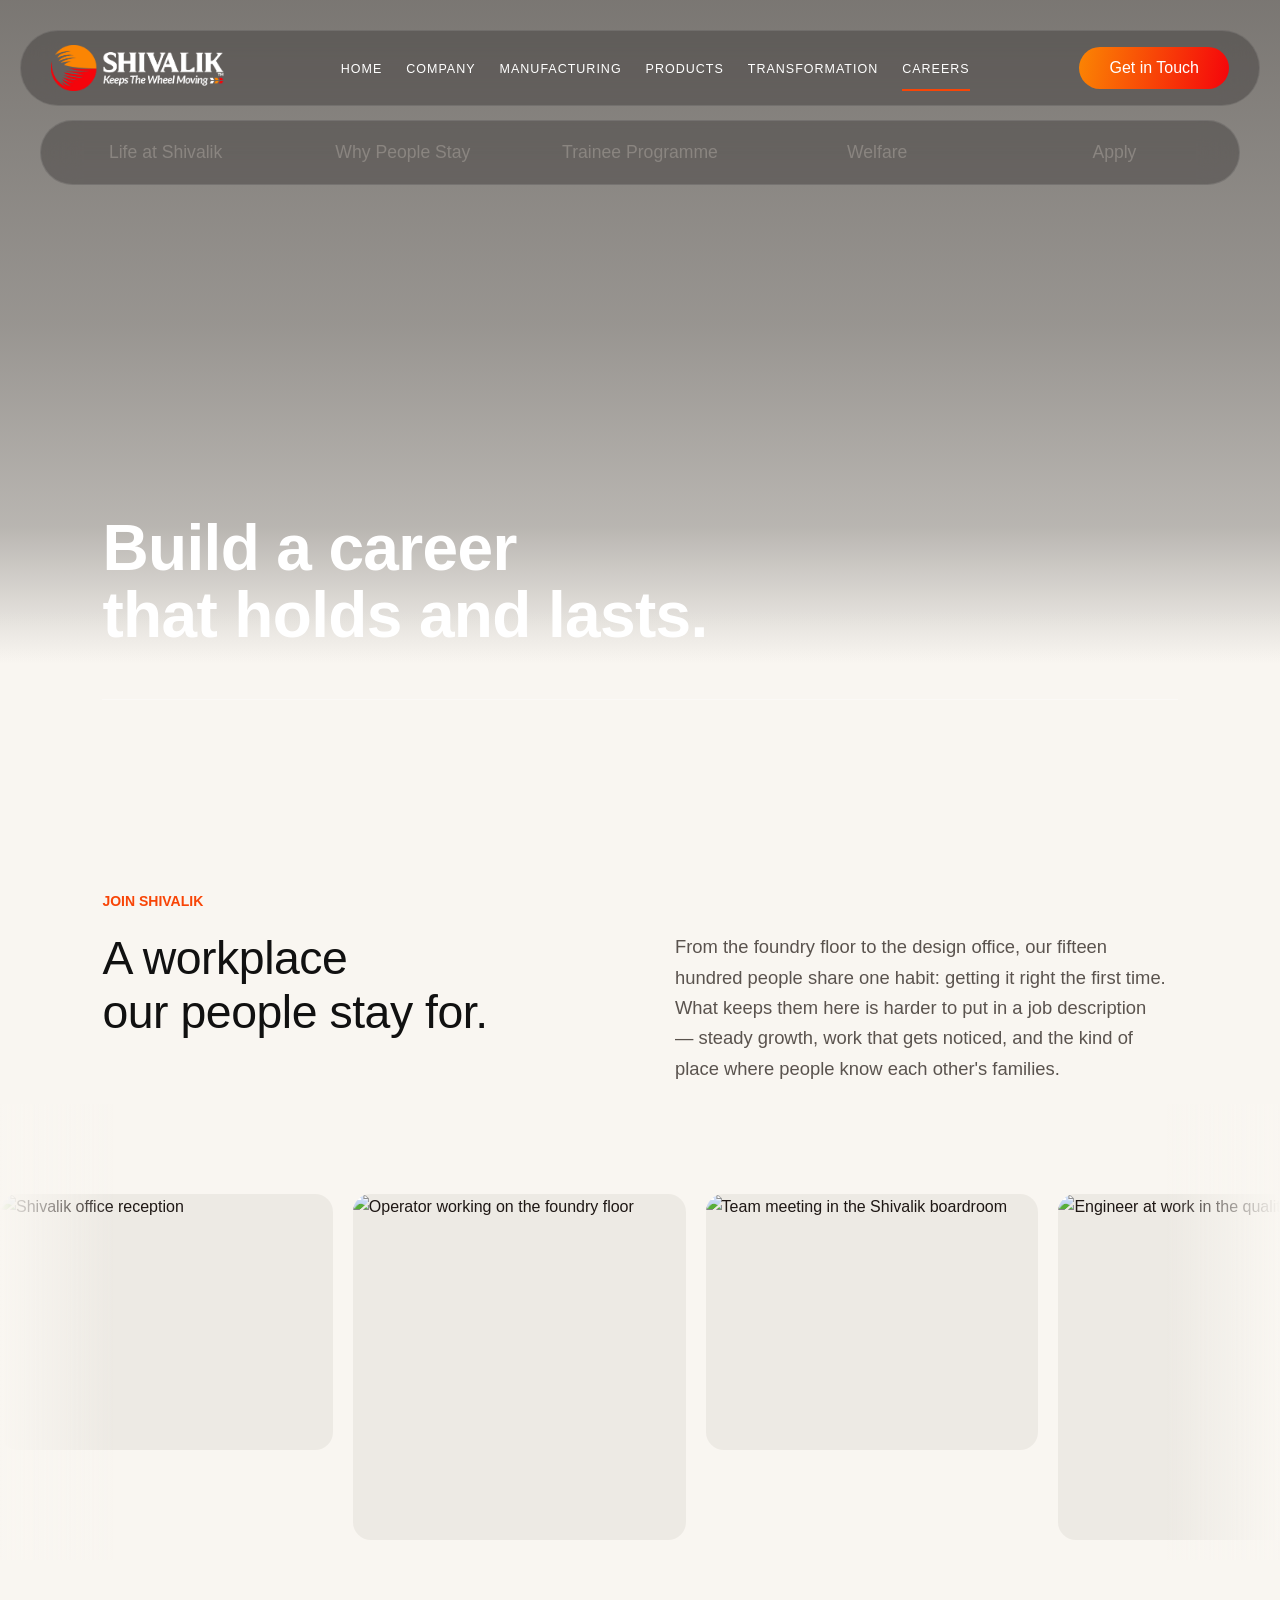
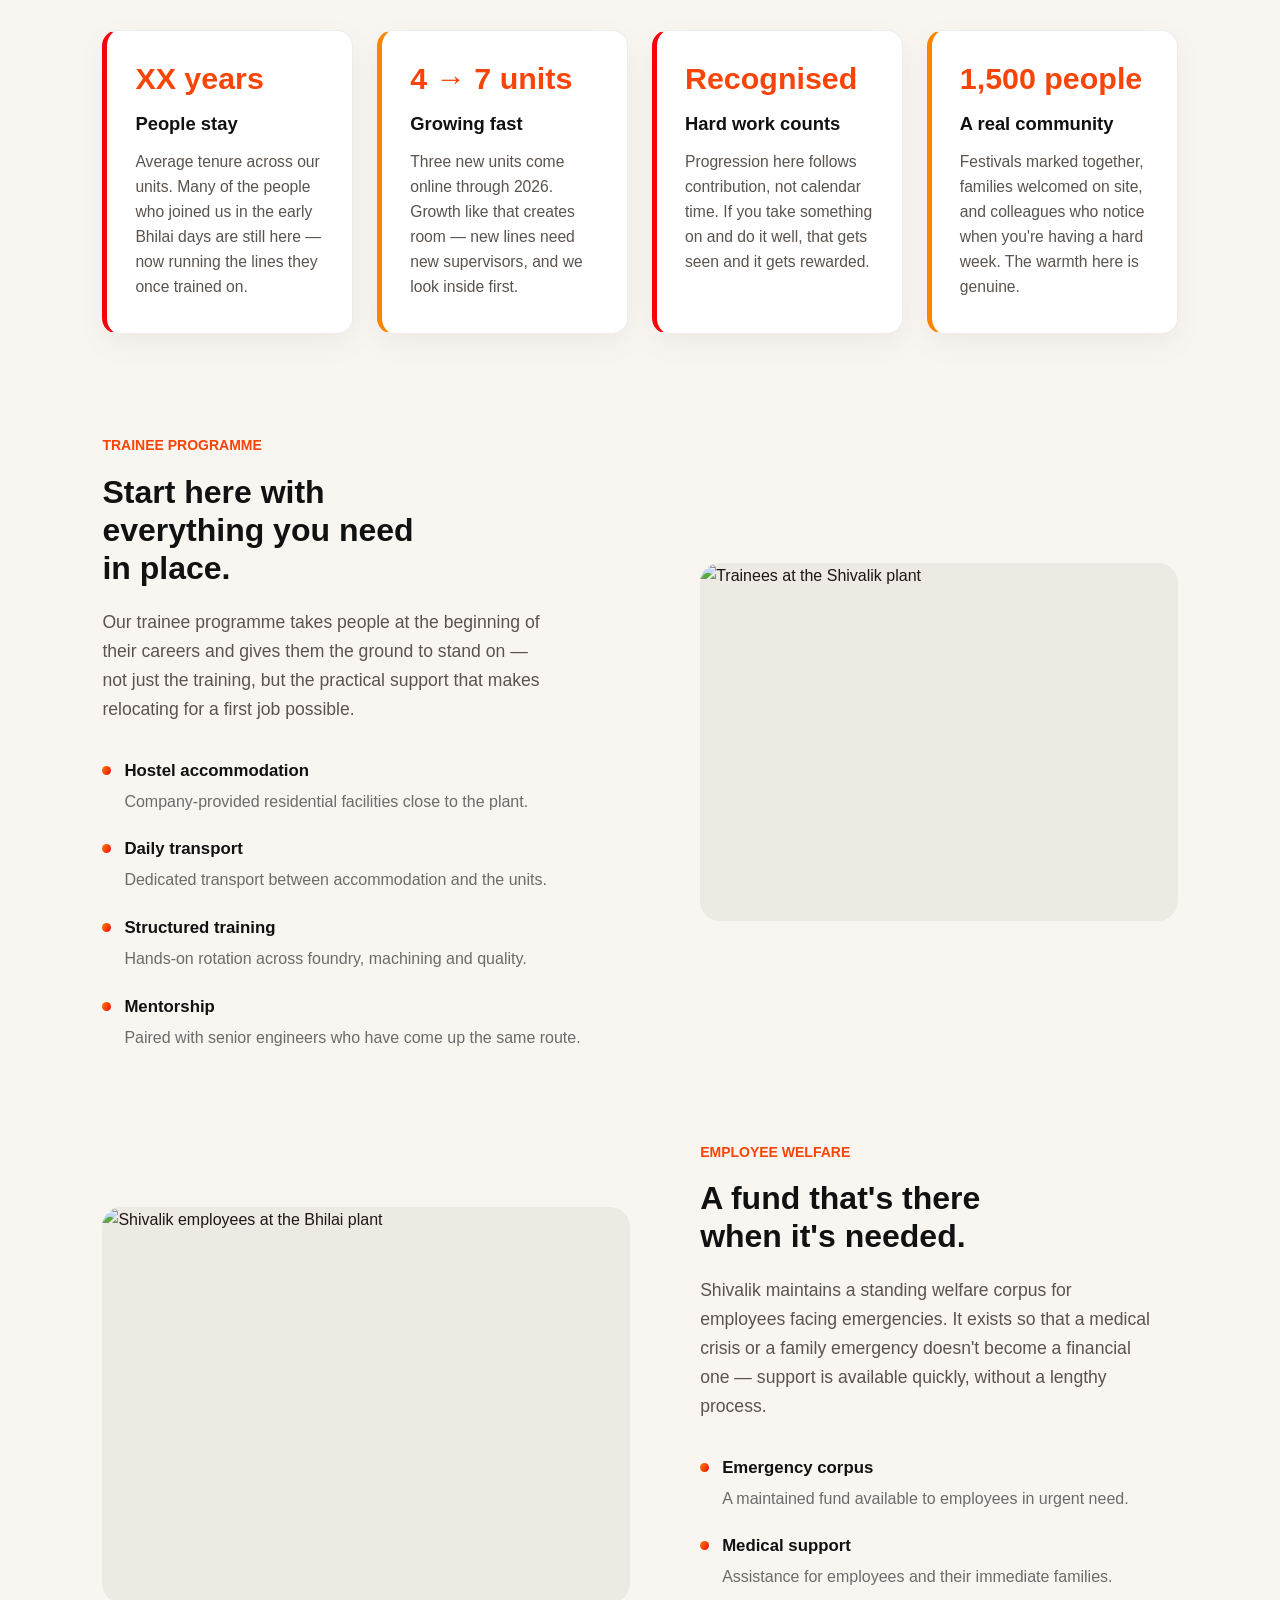
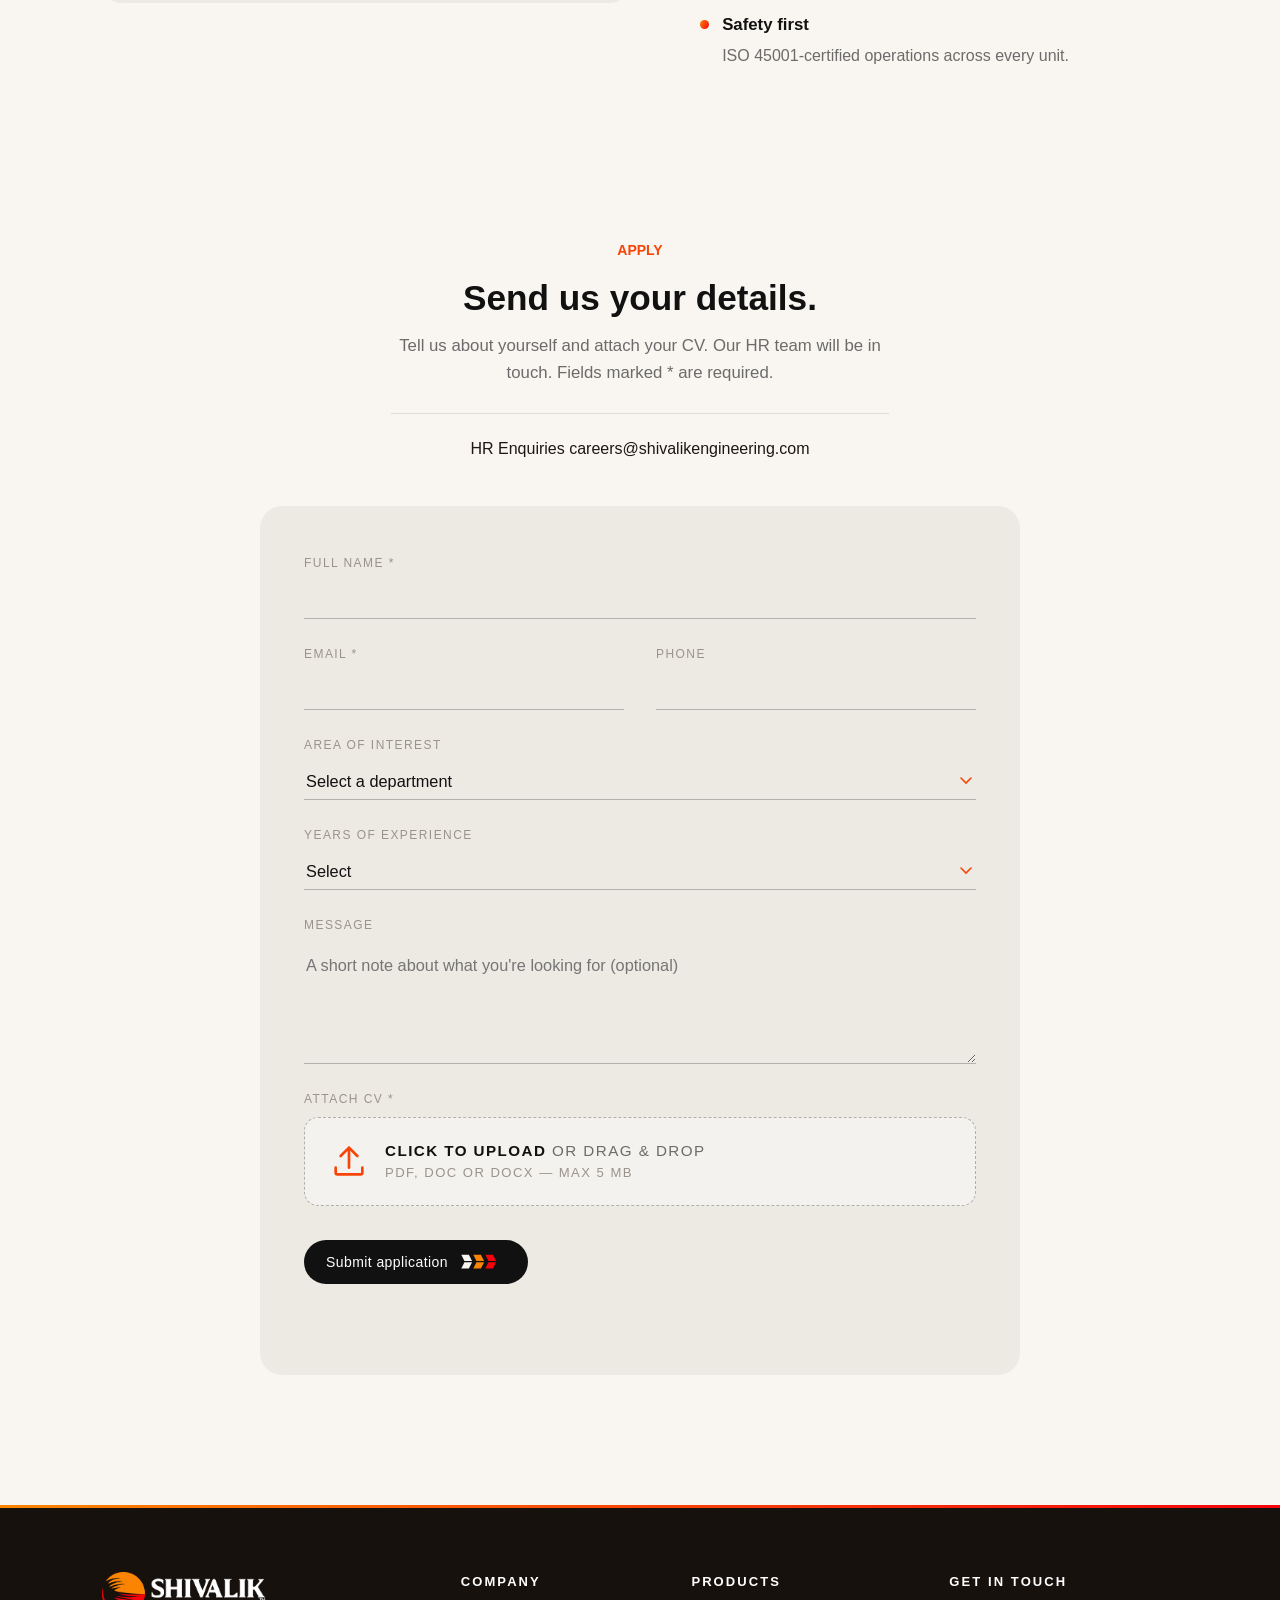
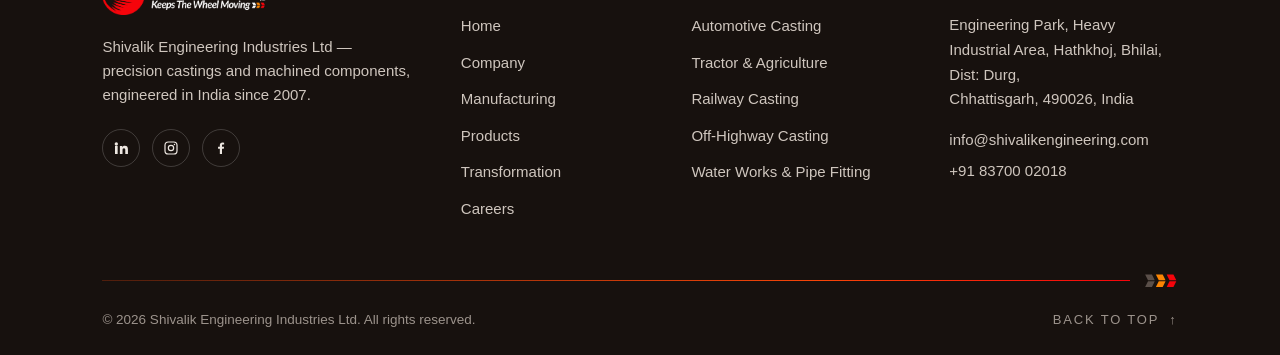
==== careers.html @ dc3307a3 "Update careers.html" ====
<!DOCTYPE html>
<html lang="en">
<head>
    <meta charset="UTF-8">
    <meta name="viewport" content="width=device-width, initial-scale=1.0">
    <title>Careers — Shivalik</title>
    <link rel="icon" type="image/x-icon" href="iconmark_PNG.png">
    <link rel="stylesheet" href="style.css">
    <link rel="stylesheet" href="careers.css">
    <link rel="stylesheet" href="https://use.typekit.net/ylw0ugu.css">
    <!-- GSAP -->
    <script src="https://cdnjs.cloudflare.com/ajax/libs/gsap/3.12.7/gsap.min.js"></script>
    <script src="https://cdnjs.cloudflare.com/ajax/libs/gsap/3.12.7/ScrollTrigger.min.js"></script>
</head>
<body class="page-dark">

<!-- ===========================
Navigation
=========================== -->
<header class="navbar">
    <div class="logo">
        <a href="index.html"><img src="primary.png" alt=""></a>
    </div>
    <nav>
        <ul>
            <li><a href="index.html">Home</a></li>
            <li><a href="company.html">Company</a></li>
            <li><a href="manufacturing.html">Manufacturing</a></li>
            <li><a href="products.html">Products</a></li>
            <li><a href="transformation.html">Transformation</a></li>
            <li><a href="careers.html">Careers</a></li>
        </ul>
    </nav>
    <a class="button" href="contact.html">Get in Touch</a>
</header>

<!-- burger — only shows on mobile -->
<button class="nav-burger" id="navBurger" aria-label="Open menu" aria-expanded="false">
    <span></span><span></span><span></span>
</button>

<!-- full-screen orange menu overlay -->
<div class="nav-overlay" id="navOverlay">
    <ul>
        <li><a href="index.html">Home</a></li>
        <li><a href="company.html">Company</a></li>
        <li><a href="manufacturing.html">Manufacturing</a></li>
        <li><a href="transformation.html">Transformation</a></li>
        <li><a href="products.html">Products</a></li>
        <li><a href="careers.html">Careers</a></li>
        <li><a href="contact.html">Get in Touch</a></li>
    </ul>
</div>

<!-- ===========================
Hero
=========================== -->
<div class="prod-tab-labels" id="companySubnav">
  <button class="prod-tab-label" data-target="life">Life at Shivalik</button>
  <button class="prod-tab-label" data-target="why">Why People Stay</button>
  <button class="prod-tab-label" data-target="trainee">Trainee Programme</button>
  <button class="prod-tab-label" data-target="welfare">Welfare</button>
  <button class="prod-tab-label" data-target="apply">Apply</button>
</div>
<section class="hero hero--inner" id="home">
  <img class="hero-img" src="career.jpg" alt="">
  <div class="hero-fade"></div>
  <div class="hero-content">
    <h1>Build a career<br>that holds and lasts.</h1>
    <span class="hero-rule"></span>
  </div>
</section>

<!-- ===========================
Intro
=========================== -->
<section class="cr-intro" id="life">
  <div class="label"><p>Join Shivalik</p></div>
  <div class="cr-intro-grid">
    <h1 class="cr-headline">A workplace<br>our people stay for.</h1>
    <p class="cr-blurb">
      From the foundry floor to the design office, our fifteen hundred people share
      one habit: getting it right the first time. What keeps them here is harder to
      put in a job description — steady growth, work that gets noticed, and the kind
      of place where people know each other's families.
    </p>
  </div>
</section>

<!-- ===========================
Gallery strip
=========================== -->
<section class="cr-gallery" aria-label="Life at Shivalik">
  <div class="cr-gallery-track">

    <div class="cr-gallery-set">
      <figure class="cr-shot"><img src="career/01.jpg" alt="Shivalik office reception"></figure>
      <figure class="cr-shot cr-shot--tall"><img src="career/03.jpg" alt="Operator working on the foundry floor"></figure>
      <figure class="cr-shot"><img src="career/02.jpg" alt="Team meeting in the Shivalik boardroom"></figure>
      <figure class="cr-shot cr-shot--tall"><img src="career/05.jpg" alt="Engineer at work in the quality lab"></figure>
      <figure class="cr-shot"><img src="career/06.jpg" alt="Machine shop operators on the line"></figure>
      <figure class="cr-shot"><img src="career/04.jpg" alt="Shivalik plant entrance"></figure>
    </div>

    <div class="cr-gallery-set" aria-hidden="true">
      <figure class="cr-shot"><img src="career/01.jpg" alt=""></figure>
      <figure class="cr-shot cr-shot--tall"><img src="career/03.jpg" alt=""></figure>
      <figure class="cr-shot"><img src="career/02.jpg" alt=""></figure>
      <figure class="cr-shot cr-shot--tall"><img src="career/05.jpg" alt=""></figure>
      <figure class="cr-shot"><img src="career/06.jpg" alt=""></figure>
      <figure class="cr-shot"><img src="career/04.jpg" alt=""></figure>
    </div>

  </div>
</section>

<!-- ===========================
Why people stay
=========================== -->
<section class="cr-stay" id="why">
  <div class="cr-stay-inner">

    <article class="cr-stay-card">
      <span class="cr-stay-fig">XX years</span>
      <h3>People stay</h3>
      <p>
        Average tenure across our units. Many of the people who joined us in the
        early Bhilai days are still here — now running the lines they once trained on.
      </p>
    </article>

    <article class="cr-stay-card">
      <span class="cr-stay-fig">4 → 7 units</span>
      <h3>Growing fast</h3>
      <p>
        Three new units come online through 2026. Growth like that creates room —
        new lines need new supervisors, and we look inside first.
      </p>
    </article>

    <article class="cr-stay-card">
      <span class="cr-stay-fig">Recognised</span>
      <h3>Hard work counts</h3>
      <p>
        Progression here follows contribution, not calendar time. If you take
        something on and do it well, that gets seen and it gets rewarded.
      </p>
    </article>

    <article class="cr-stay-card">
      <span class="cr-stay-fig">1,500 people</span>
      <h3>A real community</h3>
      <p>
        Festivals marked together, families welcomed on site, and colleagues who
        notice when you're having a hard week. The warmth here is genuine.
      </p>
    </article>

  </div>
</section>

<!-- ===========================
Trainee programme
=========================== -->
<section class="cr-prog" id="trainee">

  <div class="cr-prog-row">
    <div class="cr-prog-copy">
      <div class="label"><p>Trainee Programme</p></div>
      <h2>Start here with everything you need in place.</h2>
      <p>
        Our trainee programme takes people at the beginning of their careers and
        gives them the ground to stand on — not just the training, but the practical
        support that makes relocating for a first job possible.
      </p>

      <ul class="cr-prog-list">
        <li>
          <span class="cr-prog-key">Hostel accommodation</span>
          <span class="cr-prog-val">Company-provided residential facilities close to the plant.</span>
        </li>
        <li>
          <span class="cr-prog-key">Daily transport</span>
          <span class="cr-prog-val">Dedicated transport between accommodation and the units.</span>
        </li>
        <li>
          <span class="cr-prog-key">Structured training</span>
          <span class="cr-prog-val">Hands-on rotation across foundry, machining and quality.</span>
        </li>
        <li>
          <span class="cr-prog-key">Mentorship</span>
          <span class="cr-prog-val">Paired with senior engineers who have come up the same route.</span>
        </li>
      </ul>
    </div>

    <div class="cr-prog-visual">
      <img src="career/trainee.jpg" alt="Trainees at the Shivalik plant">
    </div>
  </div>

  <div class="cr-prog-row cr-prog-row--flip">
    <div class="cr-prog-copy" id="welfare">
      <div class="label"><p>Employee Welfare</p></div>
      <h2>A fund that's there when it's needed.</h2>
      <p>
        Shivalik maintains a standing welfare corpus for employees facing emergencies.
        It exists so that a medical crisis or a family emergency doesn't become a
        financial one — support is available quickly, without a lengthy process.
      </p>

      <ul class="cr-prog-list">
        <li>
          <span class="cr-prog-key">Emergency corpus</span>
          <span class="cr-prog-val">A maintained fund available to employees in urgent need.</span>
        </li>
        <li>
          <span class="cr-prog-key">Medical support</span>
          <span class="cr-prog-val">Assistance for employees and their immediate families.</span>
        </li>
        <li>
          <span class="cr-prog-key">Safety first</span>
          <span class="cr-prog-val">ISO 45001-certified operations across every unit.</span>
        </li>
      </ul>
    </div>

    <div class="cr-prog-visual">
      <img src="career/welfare.jpg" alt="Shivalik employees at the Bhilai plant">
    </div>
  </div>

</section>

<!-- ===========================
Application form
=========================== -->
<section class="careers-main" id="apply">

  <div class="cr-form-head">
    <div class="label"><p>Apply</p></div>
    <h2>Send us your details.</h2>
    <p>
      Tell us about yourself and attach your CV. Our HR team will be in touch.
      Fields marked * are required.
    </p>
    <div class="cr-hr-contact">
      <span class="cr-point-key">HR Enquiries</span>
      <a href="mailto:careers@shivalikengineering.com" class="cr-hr-mail">careers@shivalikengineering.com</a>
    </div>
  </div>

  <div class="cr-card">
    <form class="cr-form" id="careersForm" novalidate>

      <div class="cf-field">
        <label for="cr-name">Full name *</label>
        <input type="text" id="cr-name" name="name" autocomplete="name" required>
      </div>

      <div class="cf-row">
        <div class="cf-field">
          <label for="cr-email">Email *</label>
          <input type="email" id="cr-email" name="email" autocomplete="email" required>
        </div>
        <div class="cf-field">
          <label for="cr-phone">Phone</label>
          <input type="tel" id="cr-phone" name="phone" autocomplete="tel">
        </div>
      </div>

      <div class="cf-field">
        <label for="cr-role">Area of interest</label>
        <select id="cr-role" name="role">
          <option value="">Select a department</option>
          <option>Foundry &amp; Production</option>
          <option>Machining</option>
          <option>Quality &amp; Metallurgy</option>
          <option>Design &amp; Engineering</option>
          <option>Maintenance</option>
          <option>Supply Chain &amp; Logistics</option>
          <option>Sales &amp; Marketing</option>
          <option>Human Resources &amp; Admin</option>
          <option>Finance &amp; Accounts</option>
          <option>Other</option>
        </select>
      </div>

      <div class="cf-field">
        <label for="cr-exp">Years of experience</label>
        <select id="cr-exp" name="experience">
          <option value="">Select</option>
          <option>Fresher / 0–1 years</option>
          <option>1–3 years</option>
          <option>3–5 years</option>
          <option>5–10 years</option>
          <option>10+ years</option>
        </select>
      </div>

      <div class="cf-field">
        <label for="cr-message">Message</label>
        <textarea id="cr-message" name="message" rows="4" placeholder="A short note about what you're looking for (optional)"></textarea>
      </div>

      <!-- CV upload -->
      <div class="cf-field">
        <label>Attach CV *</label>
        <label class="cr-upload" for="cr-cv" id="crUploadLabel">
          <span class="cr-upload-icon" aria-hidden="true">
            <svg viewBox="0 0 24 24" fill="none" stroke="currentColor" stroke-width="1.6">
              <path d="M12 16V4M7 9l5-5 5 5" stroke-linecap="round" stroke-linejoin="round"/>
              <path d="M4 16v3a1 1 0 001 1h14a1 1 0 001-1v-3" stroke-linecap="round"/>
            </svg>
          </span>
          <span class="cr-upload-text" id="crUploadText">
            <strong>Click to upload</strong> or drag &amp; drop<br>
            <small>PDF, DOC or DOCX — max 5&nbsp;MB</small>
          </span>
        </label>
        <input type="file" id="cr-cv" name="cv" accept=".pdf,.doc,.docx" required hidden>
      </div>

      <button type="submit" class="cf-submit">
        Submit application
        <svg class="brand-arrow-triple" viewBox="0 0 120 48" fill="currentColor" aria-hidden="true">
          <g class="ch-1"><path d="M4 2 L28 2 L38 22 L14 22 Z"/><path d="M14 26 L38 26 L28 46 L4 46 Z"/></g>
          <g class="ch-2" transform="translate(38,0)"><path d="M4 2 L28 2 L38 22 L14 22 Z"/><path d="M14 26 L38 26 L28 46 L4 46 Z"/></g>
          <g class="ch-3" transform="translate(76,0)"><path d="M4 2 L28 2 L38 22 L14 22 Z"/><path d="M14 26 L38 26 L28 46 L4 46 Z"/></g>
        </svg>
      </button>

      <p class="cf-status" id="crStatus" role="status" aria-live="polite"></p>

    </form>
  </div>

</section>

<!-- ===========================
Footer
=========================== -->
<footer class="site-footer">
  <div class="footer-inner">
    <div class="footer-top">
      <div class="f-brand">
        <div class="f-logo"><img src="primary.png" alt="Shivalik"></div>
        <p class="f-desc">
          Shivalik Engineering Industries Ltd — <br>precision
          castings and machined components,
          engineered in India since 2007.
        </p>
        <div class="f-social">
          <a href="#" aria-label="LinkedIn">
            <svg viewBox="0 0 24 24" fill="currentColor"><path d="M4.98 3.5a2.5 2.5 0 11-.02 5 2.5 2.5 0 01.02-5zM3 9h4v12H3V9zm7 0h3.8v1.7h.05c.53-.95 1.83-1.95 3.77-1.95 4.03 0 4.78 2.5 4.78 5.75V21h-4v-5.65c0-1.35-.03-3.08-1.9-3.08-1.9 0-2.2 1.46-2.2 2.98V21h-4V9z"/></svg>
          </a>
          <a href="#" aria-label="Instagram">
            <svg viewBox="0 0 24 24" fill="none" stroke="currentColor" stroke-width="1.8">
              <rect x="3" y="3" width="18" height="18" rx="5"/>
              <circle cx="12" cy="12" r="4"/>
              <circle cx="17.2" cy="6.8" r="1.1" fill="currentColor" stroke="none"/>
            </svg>
          </a>
          <a href="#" aria-label="Facebook">
            <svg viewBox="0 0 24 24" fill="currentColor"><path d="M13.5 21v-8h2.7l.4-3h-3.1V8.1c0-.87.25-1.46 1.5-1.46H16.7V3.96A21 21 0 0014.3 3.8c-2.4 0-4.05 1.47-4.05 4.17V10H7.6v3h2.65v8h3.25z"/></svg>
          </a>
        </div>
      </div>
      <div class="f-col">
        <h4>Company</h4>
        <ul>
          <li><a href="index.html">Home</a></li>
          <li><a href="company.html">Company</a></li>
          <li><a href="manufacturing.html">Manufacturing</a></li>
          <li><a href="products.html">Products</a></li>
          <li><a href="transformation.html">Transformation</a></li>
          <li><a href="careers.html">Careers</a></li>
        </ul>
      </div>
      <div class="f-col">
        <h4>Products</h4>
        <ul>
          <li><a href="#">Automotive Casting</a></li>
          <li><a href="#">Tractor &amp; Agriculture</a></li>
          <li><a href="#">Railway Casting</a></li>
          <li><a href="#">Off-Highway Casting</a></li>
          <li><a href="#">Water Works &amp; Pipe Fitting</a></li>
        </ul>
      </div>
      <div class="f-col f-contact">
        <h4>Get In Touch</h4>
        <address>
          Engineering Park, Heavy<br> Industrial Area,
          Hathkhoj, Bhilai,<br> Dist: Durg,<br>
          Chhattisgarh, 490026, India
        </address>
        <a href="mailto:info@shivalikengineering.com">info@shivalikengineering.com</a>
        <a href="tel:+918370002018">+91 83700 02018</a>
      </div>
    </div>
    <div class="footer-rule">
      <span class="footer-rule-line"></span>
      <svg class="brand-arrow-triple footer-rule-arrow" viewBox="0 0 120 48" fill="currentColor" aria-hidden="true">
        <g class="ch-1"><path d="M4 2 L28 2 L38 22 L14 22 Z"/><path d="M14 26 L38 26 L28 46 L4 46 Z"/></g>
        <g class="ch-2" transform="translate(38,0)"><path d="M4 2 L28 2 L38 22 L14 22 Z"/><path d="M14 26 L38 26 L28 46 L4 46 Z"/></g>
        <g class="ch-3" transform="translate(76,0)"><path d="M4 2 L28 2 L38 22 L14 22 Z"/><path d="M14 26 L38 26 L28 46 L4 46 Z"/></g>
      </svg>
    </div>
    <div class="footer-bottom">
      <p>© 2026 Shivalik Engineering Industries Ltd. All rights reserved.</p>
      <a href="#home" class="to-top">Back to top <span>&uarr;</span></a>
    </div>
  </div>
</footer>

<script src="script.js"></script>
<script src="careers.js"></script>
</body>
</html>
---- style.css ----
/* ==========================================================
   GLOBAL
========================================================== */

*{
    margin:0;
    padding:0;
    box-sizing:border-box;
}

html{
    scroll-behavior:smooth;
}

@font-face {
    font-family: General;
    src: url(GeneralSans-Regular.otf);
}
@font-face {
    font-family: General-bold;
    src: url(GeneralSans-Bold.otf);
}
body{

    font-family: "balto", sans-serif;
    font-weight: 400;
    font-style: normal;

    background: rgb(249, 246, 241);

    color:black;

    overflow-x:clip;

    line-height:1.6;

}

img{

    width:100%;
    display:block;

}

a{

    text-decoration:none;
    color:inherit;

}

section{

    width:100%;
    position:relative;

}

:root{

    --black:#111;
    --white:#fff;
    --grey:#625550;
    --light: rgb(249, 246, 241);
    --ease: cubic-bezier(.19,1,.22,1);
    --ink:#111;
    --orange:#FB8503;
    --red:#F5040B;
    --lightorange: rgb(248, 141, 64);
    --middle:#F84507; 
    --dark: #1e1714;

}

/* ==========================================================
NAVBAR
========================================================== */

.navbar{

    position: fixed;

    top:30px;
    left:60px;
    right:60px;

    display:flex;
    justify-content:space-between;
    align-items:center;

    padding:15px 50px;

    border-radius:50px;
    color: #111;
    background: white;
    backdrop-filter:blur(14px) saturate(1.3) opacity(50%);

    z-index:1000;
}
.navbar{
    background:rgba(60, 59, 58, 0.45);
    backdrop-filter:blur(18px) saturate(1.3);
    -webkit-backdrop-filter:blur(18px) saturate(1.3);
    border:1px solid rgba(255,255,255,.10);
    color:#fff;
}
.navbar.scrolled{

    background:#F84507;

    box-shadow:0 10px 30px rgba(0,0,0,.06);

    padding:18px 70px;

}

.logo{
    width: 180px;

}

nav ul{

    display:flex;

    gap:40px;

    list-style:none;

}

nav a{

    font-size:15px;
    font-weight: 500;
    letter-spacing: 0.14em;
    position:relative;
    text-transform: uppercase;

}

nav a::after{

    content:"";

    position:absolute;

    left:0;

    bottom:-15px;

    width:0;

    height:2px;

    background:#F84507;

    transition:.3s;

}

nav a:hover::after{

    width:100%;

}
/* active state — same underline as hover, but persistent */
nav a.active::after{
    width:100%;
}

.button{

    padding:8px 30px;

    border-radius:50px;

    transition:.35s;

    color: white;
        background:linear-gradient(100deg,var(--orange),var(--red));

}

.button:hover{

    background:white;

    color: var(--middle);

}

/* ==========================================================
HERO
========================================================== */

  .hero{
    position:sticky;
    top:0;

    height:100vh;

    overflow:hidden;

    display:flex;
    align-items:flex-end;

    z-index:1;
    padding:120px 8%;
    width:100%;
    overflow:hidden;
    background:var(--ink);
    display:flex;
    align-items:flex-end;
  }
  .hero video{
    position:absolute;
    top:50%; left:50%;
    width:100%; height:100%;
    object-fit:cover;
    transform:translate(-50%,-50%) scale(1.02);
    opacity:0;
    transition:opacity 1.4s var(--ease);
  }
  .hero video.loaded{ opacity:1; }
  .hero .fallback-bg{
    position:absolute; inset:0;
    background:
      radial-gradient(circle at 78% 22%, rgba(255,171,61,0.4), transparent 55%),
      linear-gradient(200deg, var(--orange) 0%, var(--red) 48%, var(--ink) 100%);
  }
  /* ---------- Hero background image (inner pages) ---------- */

.hero-img{
    position:absolute;
    top:50%; left:50%;
    width:100%;
    height:100%;
    object-fit:cover;
    transform:translate(-50%,-50%) scale(1.02);
    opacity:0;
    transition:opacity 1.4s var(--ease);
    z-index:1;
}

.hero-img.loaded{ opacity:1; }

/* inner pages don't need the full 100vh the homepage uses */
.hero--inner{
    height:78vh;
    min-height:520px;
    position:relative;      /* not sticky — no .main panel to slide over */
}
  .hero .scrim{
    position:absolute; inset:0;
    background:
      linear-gradient(180deg, rgba(16,12,9,0.35) 0%, rgba(16,12,9,0.35) 40%, rgba(16,12,9,0.92) 100%),
      linear-gradient(90deg, rgba(16,12,9,0.55) 0%, rgba(16,12,9,0.05) 55%);
    z-index:2;
  }
.hero-content{
    z-index: 3;
    max-width:650px;
    color: white;

}

.hero h1{

    font-size: 60px;

    line-height:1.2;

    margin:30px 0;

    font-family: "balto", sans-serif;
    font-weight: 600;
    font-style: normal;

}

.hero p{

    font-size:18px;

    max-width:520px;

    margin-bottom:40px;

}

.hero-lower{
    display:flex;
    justify-content:space-between;
    align-items:center;          /* was flex-start — centers buttons against the paragraph */
    gap:60px;
    margin-top:40px;
    width:calc(100vw - 42%);
}
.hero-lower p{
    margin:0;
    max-width:460px;              /* paragraph stays its normal width on the left */
    flex:0 0 auto;
}

.hero-buttons{
    display:flex;
    align-items:center;
    gap:16px;
    margin-left:auto;
    margin-top:8px;              /* small drop to align with the text nicely */
}

.hero-buttons{
    display:flex;
    align-items:center;
    gap:16px;
    flex-shrink:0;               /* don't let buttons squish */
}

/* the two text buttons — light bg, middle-colour text */
.hero-btn{
    display:inline-flex;
    align-items:center;
    padding:15px 30px;
    border-radius:60px;
    background:rgba(60, 59, 58, 0.45);
    backdrop-filter:blur(18px) saturate(1.3);
    -webkit-backdrop-filter:blur(18px) saturate(1.3);
    border:1px solid rgba(255,255,255,.10);
    color: var(--light);
    font-family:"balto", sans-serif;
    font-weight:400;
    font-size:15px;
    letter-spacing:.02em;
    text-transform: uppercase;
    gap: 10px;
    white-space:nowrap;
    transition:background .35s var(--ease), color .35s var(--ease), transform .35s var(--ease);
}
.hero-btn-icon{
    width:18px;
    height:18px;
    flex:0 0 auto;
    color: var(--middle);
}
.hero-btn:hover{
    background:linear-gradient(100deg, var(--orange), var(--red));
    color:#fff;
    transform:translateY(-2px);
}

/* the arrow stays exactly as-is — orange gradient circle + bob.
   just make sure it's the rightmost (it is, last in the row) */
.primary{

    background:linear-gradient(100deg,var(--orange),var(--red));

    color:white;

    padding:15px 34px;

    border-radius:60px;

    transition:.35s;

}

.primary:hover{

    background:white;

    color: #F84507;

}

.primary#exploreBtn{
    display:inline-flex;
    align-items:center;
    justify-content:center;
    width:60px;
    height:60px;
    padding:0;                 /* cancels .primary's 15px 34px */
    border-radius:50%;
    animation:arrowBob 2s var(--ease) infinite;
}

.primary#exploreBtn svg{
    width:24px;
    height:24px;
}

@keyframes arrowBob{
    0%, 100%{ transform:translateY(0); }
    50%     { transform:translateY(6px); }
}

/* ==========================================================
ABOUT
========================================================== */
.about{
    padding-bottom:100px;
    width:100%;                  /* was 850px — moved to .about-inner below */
    display:flex;
    gap:60px;
    align-items:center;
}

.about-inner{
    width:850px;                 /* the text keeps its exact current width */
    flex:0 0 auto;               /* never shrink or grow */
}
.about-visual{
    flex:1;
    display:flex;
    flex-direction:column;
    align-items:center;          /* centre both images as a pair */
    justify-content:center;
    gap:24px;
    background:transparent;
    min-width:0;                 /* lets it shrink inside the flex row */
}

.about-visual img{
    width:100%;
    max-width:520px;             /* the lockup never gets bigger than this */
    height:auto;
    object-fit:contain;
    display:block;
    margin:0;
}

.label p{
    font-family: "General", sans-serif;
    font-weight: 700;
    font-style: normal;
    font-size: 14px;
    color: #F84507;
    text-transform: uppercase;
}
.about-copy h1{
    font-family: "balto", sans-serif;
    font-weight: 500;
    font-style: normal;
    font-size: 2rem;
    line-height: 1.3;
    color: #111;
    padding: 20px;
}
.about-copy p {
    font-size: 1.2rem;
    line-height: 1.5;
}
.about-copy span {
    font-family: balto, sans-serif;
    font-weight: 500;
    font-style: normal;
}

/* ==========================================================
STATISTICS
========================================================== */
.main {
    position:relative;

    min-height: 100vh;

    padding:180px 8% 120px;

    background:rgb(249, 246, 241);

    z-index:5;
}

.stats{
    display:grid;
    grid-template-columns:repeat(5, max-content);   /* was repeat(5, 1fr) */
    justify-content:space-between;                  /* spreads them across the row */
    gap:0;
    text-align:left;
    position:relative;
    padding:80px 0 50px;
}

.stat{
    position:relative;
    padding:0 30px;
    display:flex;
    flex-direction:column;
    align-items:flex-start;
    gap:14px;
}

.stat:first-child{ padding-left:0; }
.stat:last-child{ padding-right:0; }

.stat h2,
.stat .counter{
    font-size:clamp(38px, 3.4vw, 58px);
    font-weight:600;
    line-height:1;
    color:var(--ink);
    margin:0;
    white-space:nowrap;          /* keeps "1.8 Million" on one line */
}

.stat p{
    order:1;
    color:var(--middle);
    text-transform:uppercase;
    font-size:clamp(12px, .95vw, 15px);
    font-weight:500;
    letter-spacing:.06em;
    margin:0;
    white-space:nowrap;          /* stops "INTEGRATED FOUNDRY CAPACITY" wrapping */
}

/* ==========================================================
ODOMETER COUNTER
========================================================== */

.counter{
    font-variant-numeric:tabular-nums;
    display:inline-flex;
    align-items:flex-start;
    line-height:1;
}
.stat .odo-plus{
    color:var(--middle);
    font-size:0.5em;
    font-weight: 500;
    vertical-align:top;
    margin-left:2px;
}
.odo-digit{
    position:relative;
    display:inline-block;
    width:auto;              /* was 0.62ch — let the glyph set its own width */
    min-width:1.1ch;
    height:1em;
    overflow-y:hidden;       /* clip the roll vertically… */
    overflow-x:visible;      /* …but never sideways */
    vertical-align:top;
}

.odo-strip{
    position:absolute;
    top:0; left:0;
    display:flex;
    flex-direction:column;
    will-change:transform;
}

.odo-strip span{
    height:1em;
    width:100%;
    display:flex;
    align-items:center;
    justify-content:center;
    padding:0 0.04em;        /* tiny breathing room for heavy glyphs */
}

/* non-rolling glyphs: commas, +, etc. */
.odo-static{
    display:inline-block;
    height:1em;
    line-height:1em;
}

.stat:not(:last-child)::after{
    content:"";
    position:absolute;
    top:0;
    right:0;
    width:1.5px;
    height:100%;
    background:linear-gradient(to bottom, var(--orange), var(--red));

    transform:scaleY(var(--line, 0));   /* keep if you added the grow animation */
    transform-origin:top;
}


/* ==========================================================
SECTION TITLE
========================================================== */

.section-title{

    text-align:center;

    margin-bottom:80px;

}

.section-title span{

    text-transform:uppercase;

    letter-spacing:3px;

    font-size:13px;

    color:#777;

}

.section-title h2{

    font-size:58px;

    margin-top:18px;

    line-height:1.1;

}
/* ============ WHY (STICKY-SCROLL) ============ */
  .why{
    background:var(--paper);
    padding:130px 0 60px;
  }
  /* left column back to its original proportion */


/* the list is a SINGLE column stack, NOT a grid — this restores sticky-scroll */
.why-list{
    display:flex;
    flex-direction:column;
    gap:24px;
}

/* each item is a box, but keep the sticky-scroll dim/active behaviour */
.why-item{
    display:flex;
    gap:22px;
    padding:28px 55px;
    background:#fff;
    border:1px solid rgba(0,0,0,.06);
    border-left:5px solid var(--middle);
    border-radius:16px;
    box-shadow:0 10px 30px rgba(0,0,0,.05);

    /* KEEP the dim + scale so it still highlights one at a time */
    opacity:0.4;
    transform:scale(0.98);
    transition:opacity .5s var(--ease), transform .5s var(--ease), box-shadow .5s var(--ease);
}
.why-item.active{
    opacity:1;
    transform:scale(1);
    box-shadow:0 16px 40px rgba(0,0,0,.10);   /* active card lifts a bit */
}

/* per-card accent colour */
.why-item:nth-child(1){ border-left-color:var(--red); }
.why-item:nth-child(2){ border-left-color:var(--orange); }
.why-item:nth-child(3){ border-left-color:var(--red); }
.why-item:nth-child(4){ border-left-color:#1F6FD6; }
.why-item:nth-child(5){ border-left-color:var(--orange); }
/* ---------- WHY: full-width sticky header + full-width list ---------- */

.why-grid{
    display:flex;
    flex-direction:column;
    gap:40px;
}

.why-sticky{
    position:sticky;
    top:100px;                 /* clears your fixed navbar */
    z-index:20;
    width:100%;
    background:var(--light);   /* covers cards scrolling underneath it */
    padding:24px 0 28px;
    display:flex;
    align-items:flex-end;
    flex-wrap:wrap;
    gap:24px 60px;
}

.why-sticky .label{
    flex:0 0 100%;             /* eyebrow label sits on its own line */
}

.why h2{
    flex:1 1 480px;
    max-width:640px;
    margin:0;
    padding:0;                 /* was padding:20px — no longer needed at full width */
}

.why-lead{
    flex:1 1 280px;
    max-width:420px;
    margin:0;
    padding-bottom: 20px;
}

.why-progress{
    flex:0 0 auto;
    margin-top:0;              /* was margin-top:44px, for the old stacked layout */
}

.why-progress-bar{
    flex:0 0 220px;
    margin-top:0;
    align-self:center;
}

.why-list{
    width:100%;                /* now takes the full section width, no 1.5fr constraint */
}

  .why h2{
    font-family: "balto", sans-serif;
    font-weight: 500;
    font-style: normal;
    font-size: 2rem;
    line-height: 1.3;
    color: #111;
    padding: 20px;
  }

  .why-progress{
    margin-top:44px;
    display:flex;
    align-items:baseline;
    gap:16px;
    padding-bottom: 20px;
  }
  .why-progress .count{
    font-family:'balto', sans-serif;
    font-size:52px;
    background:linear-gradient(100deg,var(--orange),var(--red));
    -webkit-background-clip:text; background-clip:text; color:transparent;
    line-height:1;
  }
  .why-progress .of{ font-family:'balto',sans-serif; color:var(--steel); font-size:15px; letter-spacing:0.05em; }
  .why-progress-bar{
    margin-top:14px;
    width:100%;
    max-width:280px;
    height:3px;
    background:var(--line-dark);
    border-radius:3px;
    overflow:hidden;
  }
  .why-progress-bar span{
    display:block; height:100%;
    background:linear-gradient(90deg,var(--orange),var(--red));
    width:20%;
    transition:width 0.5s var(--ease);
  }
  
  .why-item h3{
    font-family:'balto', sans-serif;
    font-weight:500;
    font-size:20px;
    color:var(--ink);
    letter-spacing:0;
  }
  .why-item p{
    margin-top:6px;
    color:var(--steel);
    font-size: 16px;
    line-height:1.6;
  }
  @media (max-width:980px){
    .why-sticky{ position:static; }
  }

.why-more{
    display:inline-flex;
    align-items:center;
    gap:8px;
    margin-top:24px;
    font-family:"balto", sans-serif;
    font-weight:600;
    font-size:15px;
    color:var(--middle);
    transition:gap .3s var(--ease), color .3s var(--ease);
}

.why-more span{
    transition:transform .3s var(--ease);
}

.why-more:hover{
    color:var(--red);
    gap:12px;
}
.why-more:hover span{
    transform:translateX(3px);
}

/* ---------- Certification grid inside Why item ---------- */

.cert-grid{
    display:grid;
    grid-template-columns:repeat(2, 1fr);
    gap:24px 30px;
    margin-top:26px;
    max-width:560px;
}

.cert-item{
    display:flex;
    align-items:center;
    gap:14px;
}

.cert-item img{
    flex:0 0 auto;
    width:62px;
    height:62px;
    object-fit:contain;
    filter:grayscale(1);
    opacity:.5;
    transition:filter .4s var(--ease), opacity .4s var(--ease);
    border-radius: 50px;
}

.why-item.active .cert-item img{
    filter:grayscale(0);
    opacity:1;
}

.cert-text{
    display:flex;
    flex-direction:column;
    line-height:1.3;
}

.cert-name{
    font-family:'balto', sans-serif;
    font-weight:500;
    font-size:14px;
    color:var(--middle);          /* orange, matching the reference */
}

.cert-name em{
    font-style:normal;
    color:var(--steel);
    font-weight:400;
}

.cert-sub{
    font-size:13px;
    color:var(--steel);
    margin-top:2px;
}

@media (max-width:560px){
    .cert-grid{
        grid-template-columns:1fr;
        gap:18px;
    }
}

/* ---------- Sustainability stat list inside Why item ---------- */
.sustain-list{
    display:grid;
    grid-template-columns:repeat(3, 1fr);   /* 3 across instead of stacked */
    gap:30px;
    margin-top:30px;
    max-width:100%;                          /* was 460px — let it fill the card */
}

.sustain-item{
    flex-direction:column;                   /* icon above text */
    align-items:flex-start;
    gap:16px;
}

/* bigger icon circle */
.sustain-icon{
    flex:0 0 auto;
    width:64px;
    height:64px;
    margin-bottom: 20px;
    border-radius:50%;
    display:flex;
    align-items:center;
    justify-content:center;
    background:rgba(0,0,0,.06);       /* slightly darker so the circle reads */
    border:1px solid rgba(0,0,0,.06); /* optional: a subtle ring to define it */
    color:var(--steel);
    transition:background .4s var(--ease), color .4s var(--ease);
}
.sustain-icon svg{
    width:28px;
    height:28px;
}

/* bigger, bolder text */
.sustain-item p{
    font-size:1.05rem;
    line-height:1.5;
}

.sustain-item strong{
    font-size:1.5rem;      /* the 70 MW / 87% figures — larger and punchier */
    display:block;
    margin-bottom:4px;
    color: var(--middle);
}
.sustain-item span{
    font-weight: 500;
}
/* ---------- Three-up tech cards inside a Why item ---------- */

.tech-trio-mini{
    display:grid;
    grid-template-columns:repeat(3, 1fr);
    gap:18px;
    margin-top:26px;
}

.tech-mini{
    display:flex;
    align-items:flex-start;
    gap:14px;
    padding:20px 18px;
    background:#fff;
    border:1px solid rgba(0,0,0,.07);
    border-left:4px solid var(--middle);
    border-radius:14px;
    box-shadow:0 6px 18px rgba(0,0,0,.05);
    transition:transform .35s var(--ease), box-shadow .35s var(--ease);
}

.tech-mini:nth-child(1){ border-left-color:var(--red); }
.tech-mini:nth-child(2){ border-left-color:var(--middle); }
.tech-mini:nth-child(3){ border-left-color:var(--orange); }

.tech-mini:hover{
    transform:translateY(-3px);
    box-shadow:0 12px 26px rgba(0,0,0,.09);
}

.tm-icon{
    flex:0 0 auto;
    width:38px;
    height:38px;
    border-radius:50%;
    display:flex;
    align-items:center;
    justify-content:center;
    border:1.5px solid rgba(0,0,0,.12);
    color:#b9b3ad;
    transition:color .4s var(--ease), border-color .4s var(--ease);
}

.tm-icon svg{ width:20px; height:20px; }
.tm-figure{
    width:100%;
    height:auto;
    border-radius:14px;
    margin-top:22px;
    display:block;
    /* dim until this why-item is active, matching the section's other visuals */
    filter:grayscale(1);
    opacity:.6;
    transition:filter .4s var(--ease), opacity .4s var(--ease);
}

.why-item.active .tm-figure{
    filter:grayscale(0);
    opacity:1;
}

/* icons come to colour only when this why-item is the active one */
.why-item.active .tech-mini:nth-child(1) .tm-icon{ color:var(--red);    border-color:var(--red); }
.why-item.active .tech-mini:nth-child(2) .tm-icon{ color:var(--middle); border-color:var(--middle); }
.why-item.active .tech-mini:nth-child(3) .tm-icon{ color:var(--orange); border-color:var(--orange); }

.tm-body{ min-width:0; }

.tm-name{
    display:block;
    font-family:"balto", sans-serif;
    font-weight:600;
    font-size:1.2rem;
    text-transform: uppercase;
    line-height:1.35;
    color:var(--middle);
    margin-bottom:12px;
}

.tech-mini:nth-child(1) .tm-name{ color:var(--red); }
.tech-mini:nth-child(3) .tm-name{ color:var(--orange); }

.tech-mini p{
    font-size:14px;
    line-height:1.5;
    color:var(--grey);
    margin:0;
}

@media (max-width:1100px){
    .tech-trio-mini{ grid-template-columns:1fr 1fr; }
}

@media (max-width:768px){
    .tech-trio-mini{ grid-template-columns:1fr; gap:14px; }
}

/* ---------- Feature blocks inside Why item ---------- */

.feature-list{
    display:flex;
    flex-direction:column;
    gap:26px;
    margin-top:26px;
    max-width:480px;
}

.feature-item{
    display:flex;
    align-items:flex-start;
    gap:18px;
}

.feature-icon{
    flex:0 0 auto;
    width:56px;
    height:56px;
    border-radius:14px;
    display:flex;
    align-items:center;
    justify-content:center;
    background:rgba(0,0,0,.04);
    color:var(--steel);
    transition:background .4s var(--ease), color .4s var(--ease);
}

.feature-icon svg{ width:28px; height:28px; }

.why-item.active .feature-icon{
    color: var(--middle);
}

.feature-text{
    display:flex;
    flex-direction:column;
}

/* ---- foundry count list ---- */

.feature-stats{
    list-style:none;
    display:flex;
    flex-direction:column;
    gap:2px;
    margin:0;
}

.feature-stats li{
    font-family:'balto', sans-serif;
    font-weight:500;
    font-size:20px;
    color:var(--ink);
}

.feature-stats strong{
    color:var(--middle);
    font-weight:600;
    margin-right:6px;
}

/* ---- robotics title ---- */

.feature-name{
    font-family:'balto', sans-serif;
    font-weight:500;
    font-size:20px;
    color:var(--middle);
    margin-bottom:2px;
}

.feature-sub{
    font-size:14.5px;
    line-height:1.55;
    color:var(--steel);
    margin-top:6px;
}
.feature-img{
    width:100%;
    max-width:420px;
    height:auto;
    border-radius:14px;
    margin-top:18px;
    display:block;
    /* dim until the card is active, matching your other why visuals */
    filter:grayscale(1);
    opacity:.6;
    transition:filter .4s var(--ease), opacity .4s var(--ease);
}

/* comes to colour when this why-item is active */
.why-item.active .feature-img{
    filter:grayscale(0);
    opacity:1;
}
.oem-group{
    margin-top:26px;
}
.oem-group + .oem-group{
    margin-top:36px;      /* gap between International and Domestic */
}

.oem-cat{
    display:inline-block;
    font-family:"General", sans-serif;
    font-weight:700;
    font-size:12px;
    letter-spacing:.12em;
    text-transform:uppercase;
    color:var(--middle);
    margin-bottom:16px;
    padding:6px 16px;
    border-radius:0 12px 12px 0;
    background:linear-gradient(100deg, var(--orange), var(--red));
    color:#fff;                       /* orange banner label like your reference */
}

/* the logo grid you already have works — maybe widen to fit more per row */
.client-logos{
    grid-template-columns:repeat(6, 1fr);   /* was 5 — fit more logos per row */
    max-width:100%;
}
.contact-cta{
    background:var(--light);
    padding:60px 15px;
}

.contact-cta-inner{
    max-width:1500px;
    margin:0 auto;
    padding:56px 6%;
    border-radius:24px;
    background:linear-gradient(135deg, var(--orange) 0%, var(--red) 100%);
    background-image: url(companybg.jpg);
    background-size: cover;
    color:#fff;
    text-align:center;
}

.contact-cta-inner h2{
    font-family:"balto", sans-serif;
    font-weight:600;
    font-size:2.2rem;
    margin-bottom:14px;
}

.contact-cta-inner p{
    font-size:1.1rem;
    line-height:1.6;
    color:rgba(255,255,255,.92);
    max-width:52ch;
    margin:0 auto 32px;
}
.contact-cta-buttons{
    display:flex;
    align-items:center;
    justify-content:center;
    gap:16px;
    flex-wrap:wrap;
}

/* second button: outline style so it's distinct from the solid Contact button */
.contact-cta-btn--outline{
    background:transparent;
    color:#fff;
    border:1.5px solid rgba(255,255,255,.6);
}

.contact-cta-btn--outline .hero-btn-icon{
    color:#fff;
}

.contact-cta-btn--outline:hover{
    background:#fff;
    color:var(--middle);
}
.contact-cta-btn--outline:hover .hero-btn-icon{
    color:var(--middle);
}
.contact-cta-btn{
    display:inline-flex;
    align-items:center;
    gap:10px;
    padding:15px 34px;
    border-radius:60px;
    background:var(--light);
    color:var(--middle);
    font-family:"balto", sans-serif;
    font-weight:500;
    font-size:15px;
    letter-spacing:.02em;
    text-transform:uppercase;
    cursor:pointer;
    transition:transform .35s var(--ease), box-shadow .35s var(--ease);
}

.contact-cta-btn:hover{
    transform:translateY(-2px);
    box-shadow:0 12px 30px rgba(0,0,0,.18);
}

.contact-cta-btn .hero-btn-icon{
    width:18px; height:18px;
    color:var(--middle);
}
.brand-arrow{
    width:18px;
    height:auto;
    display:inline-block;
    vertical-align:middle;
    flex:0 0 auto;
    transition:transform .3s var(--ease);
}
.brand-arrow-triple{
    width:38px;
    height:auto;
    display:inline-block;
    vertical-align:middle;
    flex:0 0 auto;
    transition:transform .3s var(--ease);
}

.why-more:hover .brand-arrow-triple{
    transform:translateX(4px);
}

/* default: the three brand colours */
.brand-arrow-triple .ch-1{ fill:#1e1714; }
.brand-arrow-triple .ch-2{ fill:#FB8503; }
.brand-arrow-triple .ch-3{ fill:#F5040B; }

.brand-arrow-triple{
    width:38px;
    height:auto;
    display:inline-block;
    vertical-align:middle;
    flex:0 0 auto;
    transition:transform .3s var(--ease);
}
.brand-arrow-triple .ch-1,
.brand-arrow-triple .ch-2,
.brand-arrow-triple .ch-3{
    transition:fill .3s var(--ease);
}

/* on hover of the link, all three chevrons turn light */
.view-products:hover .brand-arrow-triple .ch-1,
.view-products:hover .brand-arrow-triple .ch-2,
.view-products:hover .brand-arrow-triple .ch-3{
    fill:var(--light);
}
.cta-btn .brand-arrow-triple .ch-1,
.cta-btn .brand-arrow-triple .ch-2,
.cta-btn .brand-arrow-triple .ch-3{
    fill:var(--light);
}
.cta-btn:hover .brand-arrow-triple .ch-1{ fill:#1e1714; }
.cta-btn:hover .brand-arrow-triple .ch-2{ fill:#FB8503; }
.cta-btn:hover .brand-arrow-triple .ch-3{ fill:#F5040B; }

.cf-submit .brand-arrow-triple .ch-1 {    fill:var(--light);}
.cf-submit:hover .brand-arrow-triple .ch-1,
.cf-submit:hover .brand-arrow-triple .ch-2,
.cf-submit:hover .brand-arrow-triple .ch-3{
    fill:var(--light);
}

/* direction variants */
.brand-arrow--down{ transform:rotate(90deg); }
.brand-arrow--up{ transform:rotate(-90deg); }
.brand-arrow--left{ transform:rotate(180deg); }

.why-more:hover .brand-arrow{ transform:translateX(4px); }
.view-products:hover .brand-arrow-triple{ transform:translateX(5px); }
  /* ==========================================================
FOOTER
========================================================== */

.site-footer{
    position:relative;
    z-index:5;
    background:#1e1714;
    color:#EDE7E1;
    padding:0 0 24px;
    border-top:3px solid transparent;
    background-image:
        linear-gradient(#17110E, #17110E),
        linear-gradient(90deg, var(--orange), var(--red));
    background-origin:border-box;
    background-clip:padding-box, border-box;
}

.footer-inner{
    max-width:1500px;
    margin:0 auto;
    padding:0 8%;
}

.footer-top{
    display:grid;
    grid-template-columns:1.7fr 1fr 1.15fr 1.25fr;
    gap: 48px;;
    padding:64px 0 52px;
}

/* ---------- Brand ---------- */

.f-logo{
    width:170px;                   /* was 210px */
    margin-bottom:20px;            /* was 34px */
}

.f-desc{
    max-width:400px;
    font-size:15px;                /* was 17px */
    line-height:1.6;               /* was 1.75 */
    color:#CFC6BE;
}

.f-social{
    display:flex;
    gap:12px;                      /* was 16px */
    margin-top:22px;               /* was 34px */
}

.f-social a{
    width:38px;
    height:38px;
    border-radius:50%;
    border:1px solid rgba(255,255,255,.18);
    display:flex;
    align-items:center;
    justify-content:center;
    color:#EDE7E1;
    transition:.35s var(--ease);
}

.f-social svg{
    width:16px;
    height:16px;
}

.f-social a:hover{
    background:linear-gradient(120deg,var(--orange),var(--red));
    border-color:transparent;
    color:#fff;
    transform:translateY(-3px);
}

/* ---------- Columns ---------- */

.f-col h4{
    font-size:13px;
    font-weight:600;
    letter-spacing:.16em;
    text-transform:uppercase;
    color:#fff;
    margin-bottom:20px;
}

.f-col ul{
    list-style:none;
    display:flex;
    flex-direction:column;
    gap:11px;
}

.f-col a{
    font-size:15px;
    color:#CFC6BE;
    display:inline-block;
    transition:.3s var(--ease);
}

.f-col a:hover{
    color:#fff;
    transform:translateX(6px);
}

.f-contact address{
    font-style:normal;
    font-size:15px;
    line-height:1.65;
    color:#CFC6BE;
    margin-bottom:16px;
}

.f-contact a{
    display:block;
    margin-bottom:7px;
}

/* ---------- Bottom bar ---------- */

.footer-bottom{
    display:flex;
    justify-content:space-between;
    align-items:center;
    gap:20px;
    padding-top:22px;
    border-top:1px solid var(--middle);
}
.footer-bottom{
    border-top:none;               /* the .footer-rule element replaces it */
}

.footer-rule{
    display:flex;
    align-items:center;
    gap:14px;
}

.footer-rule-line{
    flex:1;
    height:1px;
    background:linear-gradient(90deg,
        rgba(248,69,7,.25) 0%,
        var(--middle) 70%,
        var(--red) 100%);
}

.footer-rule-arrow{
    width:34px;
    flex:0 0 auto;
}

.footer-rule-arrow .ch-1{ fill:#5a4f49; }
.footer-rule-arrow .ch-2{ fill:var(--orange); }
.footer-rule-arrow .ch-3{ fill:var(--red); }


@media (max-width:640px){
    .footer-rule{ gap:10px; }
    .footer-rule-arrow{ width:26px; }
}

.footer-bottom p{
    font-size:13.5px;
    color:#9C938C;
}

.to-top{
    font-size:13px;
    letter-spacing:.14em;
    text-transform:uppercase;
    color:#9C938C;
    display:flex;
    align-items:center;
    gap:10px;
    transition:.3s var(--ease);
}

.to-top:hover{
    color:#fff;
}

.to-top span{
    transition:transform .3s var(--ease);
}

.to-top:hover span{
    transform:translateY(-4px);
}

/* ---------- Masked line reveal helper ---------- */

.headline-reveal .line{
    display:block;
    overflow:hidden;
}

.headline-reveal .line > span{
    display:block;
}

/* ---------- Responsive ---------- */

@media (max-width:1100px){
    .footer-top{
        grid-template-columns:1fr 1fr;
        gap:40px 32px;
        padding:52px 0 40px;
    }
    .f-brand{ grid-column:1 / -1; }
}

@media (max-width:640px){
    .footer-top{
        grid-template-columns:1fr;
        gap:32px;
        padding:44px 0 32px;
    }
    .footer-bottom{
        flex-direction:column;
        align-items:flex-start;
        gap:10px;
    }
}

/* ---------- Client logos inside Why item ---------- */

.client-logos{
    display:grid;
    grid-template-columns:repeat(5, 1fr);   /* 5 across — comfortable for the logo size */
    gap:16px;
    margin-top:16px;
    max-width:100%;
}

.client-logo{
    /* was width:100px — remove the fixed width so it fills the grid cell */
    width:auto;
    min-height:90px;                /* taller cells so logos have room */
    display:flex;
    align-items:center;
    justify-content:center;
    padding:16px 18px;              /* more breathing room */
    border-radius:10px;
    background:rgba(0,0,0,.025);
    transition:background .35s var(--ease), transform .35s var(--ease);
}

.client-logo img{
    max-height:90px;                /* was 100% of a tiny box — now a real size */
    max-width:100%;
    width:auto;
    object-fit:contain;
    filter:grayscale(1);
    opacity:.55;
    transition:filter .4s var(--ease), opacity .4s var(--ease);
}

.why-item.active .client-logo img{
    filter:grayscale(0);
    opacity:1;
}

.client-logo:hover{
    background:rgba(0,0,0,.05);
    transform:translateY(-2px);
}

@media (max-width:980px){
    .client-logos{
        grid-template-columns:repeat(4, 1fr);
        max-width:100%;
    }
}

@media (max-width:560px){
    .client-logos{
        grid-template-columns:repeat(3, 1fr);
    }
}

/* ==========================================================
PRODUCTS
========================================================== */

.products{
    padding:140px 0 40px;
}

.products-head{
    max-width:760px;
    margin-bottom:70px;
}

.products-head h2{
    font-family:"balto", sans-serif;
    font-weight:500;
    font-size:2rem;
    line-height:1.3;
    color:#111;
    margin-top:18px;
}

/* ---------- Grid ---------- */

.product-grid{
    display:grid;
    grid-template-columns:repeat(5, 1fr);
    gap:26px;
    align-items:stretch;        /* was start — now columns stretch to match the tallest */
}

.sector-col{
    display:flex;
    flex-direction:column;
    gap:16px;
    height:100%;                /* fill the row height */
}

/* ---- top card: image with the sector name over it ---- */
.sector-card{
    position:relative;
    display:block;
    aspect-ratio:4 / 3;
    border-radius:16px;
    overflow:hidden;
    transition:transform .45s var(--ease), box-shadow .45s var(--ease);
}

.sector-card img{
    width:100%;
    height:100%;
    object-fit:cover;
    transition:transform .8s var(--ease);
}

/* dark scrim so the title reads on any image */
.sector-card::after{
    content:"";
    position:absolute;
    inset:0;
    background:linear-gradient(to top, rgba(16,12,9,.75) 0%, rgba(16,12,9,.1) 55%, rgba(16,12,9,0) 100%);
}

.sector-title{
    position:absolute;
    left:20px;
    bottom:18px;
    z-index:1;
    font-family:"balto", sans-serif;
    font-weight:600;
    font-size:1.25rem;
    line-height:1.2;
    color:#fff;
}

.sector-card:hover{
    transform:translateY(-4px);
    box-shadow:0 18px 40px rgba(0,0,0,.14);
}
.sector-card:hover img{ transform:scale(1.06); }

/* ---- bottom card: group product image + names ---- */
.products-card{
    flex:1;                     /* grow to fill remaining column height → all equal */
    display:flex;
    flex-direction:column;
    background:#fff;
    border:1px solid rgba(0,0,0,.07);
    border-radius:16px;
    overflow:hidden;
    padding-bottom:18px;
}

.products-card img{
    width:100%;
    aspect-ratio:16 / 10;
    padding: 10px;
    object-fit:contain;
    display:block;
    flex:0 0 auto;              /* image keeps its size */
}

.products-card .pc-products{
    flex:1;                     /* the names area fills the rest, keeping cards level */
    align-content:flex-start;   /* pills sit at the top of that space */
}

.products-card .pc-products li{
    font-family:"balto", sans-serif;
    font-size: 14.5px;
    letter-spacing:.02em;
    color:var(--grey);
    padding:5px 12px;
    /* border-radius:40px;
    background:rgba(248,69,7,.07); */
    line-height:1.3;
}
.products-card .pc-products li::before{
    content:"–";
    margin-right:6px;
    margin-left: 6px;
    color:var(--middle);
}

/* responsive */
@media (max-width:1280px){
    .product-grid{ grid-template-columns:repeat(3, 1fr); }
}
@media (max-width:860px){
    .product-grid{ grid-template-columns:repeat(2, 1fr); }
}
@media (max-width:560px){
    .product-grid{ grid-template-columns:1fr; }
}

/* ---------- Media ---------- */

/* ---------- Media ---------- */

.pc-media{
    position:relative;
    aspect-ratio:4 / 3;
    overflow:hidden;
    background:var(--light);
}

.pc-media img{
    position:absolute;
    inset:0;
    width:100%;
    height:100%;
    object-fit:cover;
    transition:opacity .55s var(--ease),
               transform .8s var(--ease);
}

/* .pc-media .pc-img{ opacity:1; }
.pc-media .pc-alt{ opacity:0; }

.product-card:hover .pc-img{ opacity:0; }
.product-card:hover .pc-alt{ opacity:1; } */

/* both scale together so the swap feels like one move */
/* .product-card:hover .pc-media img{
    transform:scale(1.07);
} */

/* ---------- Body ---------- */

.pc-body{
    flex:1;
    padding:26px 22px 58px;
}

.pc-body h3{
    font-family:"balto", sans-serif;
    font-weight:500;
    font-size:19px;
    line-height:1.3;
    color:#111;
    margin-bottom:10px;
}

.pc-body p{
    font-size:14.5px;
    line-height:1.6;
    color:#6b6b6b;
}

/* ---------- Arrow ---------- */

/* arrow on the sector image card */
.sector-card .pc-arrow{
    position:absolute;
    right:16px;
    bottom:16px;
    z-index:1;
    width:38px;
    height:38px;
    border-radius:50%;
    border:1px solid rgba(255,255,255,.5);
    display:flex;
    align-items:center;
    justify-content:center;
    font-size:16px;
    color:#fff;
    background:rgba(255,255,255,.12);
    backdrop-filter:blur(4px);
    transition:.4s var(--ease);
}

.sector-card:hover .pc-arrow{
    background:linear-gradient(120deg, var(--orange), var(--red));
    border-color:transparent;
    transform:translateX(3px);
}

/* ---------- CTA ---------- */

.products-cta{
    margin-top:70px;
}

.view-products{
    display:inline-flex;
    align-items:center;
    gap:14px;
    padding:16px 40px;
    border-radius:60px;
    border:1px solid #F84507;
    color:#F84507;
    font-size:15px;
    letter-spacing:.04em;
    text-transform:uppercase;
    transition:.4s var(--ease);
}

.view-products:hover{
    background:linear-gradient(100deg, var(--orange), var(--red));
    border-color:transparent;
    color:#fff;
}

.view-products .brand-arrow-triple{
    transition:transform .4s var(--ease);
}

.view-products:hover .brand-arrow-triple{
    transform:translateX(5px);
    color: var(--light);
}

/* ---------- Responsive ---------- */

@media (max-width:1280px){
    .product-grid{ grid-template-columns:repeat(3, 1fr); }
}

@media (max-width:860px){
    .product-grid{ grid-template-columns:repeat(2, 1fr); }
    .products{ padding:90px 0 30px; }
}

@media (max-width:560px){
    .product-grid{ grid-template-columns:1fr; }
}
/* ==========================================================
DARK PAGE (inner pages)
========================================================== */

body.page-dark{
    background:var(--light);
    color: var(--dark);
}

/* ==========================================================
HERO — INNER PAGES
========================================================== */

.hero--inner{
    position:relative;
    height:90vh;
    min-height:520px;
    overflow:hidden;
    display:flex;
    align-items:flex-end;
    padding:0 8% 110px;        /* lifts the heading out of the fade zone */
    background:var(--light);
}

.hero--inner .hero-img{
    position:absolute;
    top:0; left:0;
    width:100%;
    height:100%;
    object-fit:cover;
    object-position:center 35%;
    transform:none;
    opacity:0;
    transition:opacity 1.2s var(--ease);
    z-index:1;
}

.hero--inner .hero-img.loaded{ opacity:1; }

.hero--inner .hero-fade{
    position:absolute;
    inset:0;
    z-index:2;
    pointer-events:none;
    background:linear-gradient(to bottom,
        rgba(249,246,241,0)    0%,
        rgba(249,246,241,0)   75%,
        rgba(249,246,241,.30) 88%,
        rgba(249,246,241,.75) 93%,
        rgba(249,246,241,.96) 97%,
        rgb(249,246,241)     100%);
}
.hero--inner::before{
    content:"";
    position:absolute;
    inset:0;
    z-index:2;
    pointer-events:none;
    background:linear-gradient(to bottom,
        rgba(18,14,11,.55) 0%,
        rgba(18,14,11,.42) 40%,
        rgba(18,14,11,.28) 65%,
        rgba(18,14,11,0)   82%);
}

/* ---------- Heading block ---------- */

.hero--inner .hero-content{
    position:relative;
    z-index:3;
    width:100%;
    max-width:100%;
    color:#fff;
}

.hero--inner h1{
    font-family:"balto", sans-serif;
    font-weight:600;
    font-size: 4rem;
    line-height:1.05;
    letter-spacing: -0.01em;
    /* max-width:14ch; */
    margin:0;
}

.hero-rule{
    display:block;
    width:100%;
    height:1px;
    margin-top: 50px;
    background:rgba(255,255,255,.35);
}

/* ==========================================================
INTRO
========================================================== */

.intro{
    background:var(--light);
    padding: 80px 8% 80px;
}

.intro-grid{
    display:grid;
    grid-template-columns:1fr 1fr;
    gap:70px;
    align-items:start;
}
.intro-copy h1{
    font-family: "balto", sans-serif;
    font-weight: 500;
    font-style: normal;
    font-size: 2rem;
    line-height: 1.3;
    color: #111;
    padding: 20px;
}
.intro-copy p{
    font-size: 1.2rem;
    line-height: 1.5;
    color: var(--black);
}

.intro-copy p + p{
    margin-top:28px;
}

.intro-visual{
    border-radius:16px;
    overflow:hidden;
    aspect-ratio:4 / 3;
    background:#2a2320;
    margin-top: 50px;
}

.intro-visual img{
    width:100%;
    height:100%;
    object-fit:cover;
}

/* ---------- Responsive ---------- */

@media (max-width:900px){
    .intro-grid{
        grid-template-columns:1fr;
        gap:48px;
    }
    .hero--inner{
        padding-bottom:60px;
        height:80vh;
    }
    .intro-copy p{ font-size:1.2rem; }
}
.intro-copy p.illuminate,
.about-copy p.illuminate,
p.illuminate{
    background:linear-gradient(
        to bottom,
        #111 0%,
        #111 calc(var(--reveal, 0%) - 10%),
        rgba(17,17,17,0.18) calc(var(--reveal, 0%) + 6%),
        rgba(17,17,17,0.18) 100%
    );
    -webkit-background-clip:text;
    background-clip:text;
    -webkit-text-fill-color:transparent;   /* stronger than `color` */
    color:transparent;
    background-size:100% 100%;
}

/* starting state — dim, flat, slightly down */
.product-card{
    --lit: 0;    /* 0 = dormant, 1 = fully lit */
}

.product-card .pc-media img{
    filter:saturate(calc(0.15 + 0.85 * var(--lit)))
           brightness(calc(0.7 + 0.3 * var(--lit)));
}

.product-card .pc-body h3,
.product-card .pc-body p{
    color:color-mix(in srgb, #111 calc(var(--lit) * 100%), rgba(17,17,17,0.15));
}

.product-card .pc-body p{
    color:color-mix(in srgb, #6b6b6b calc(var(--lit) * 100%), rgba(107,107,107,0.2));
}
/* ==========================================================
   OUR STORY — vertical timeline (company page)
========================================================== */

.story-timeline{
    position:relative;
    display:flex;
    flex-direction:column;
    margin-top:80px;
}

/* the gradient spine */
.story-timeline::before{
    content:"";
    position:absolute;
    top:0;
    bottom:0;
    left:26%;
    width:2px;
    background:linear-gradient(180deg, var(--orange), var(--red));
    transform:scaleY(var(--spine, 1));
    transform-origin:top;
}

.story-row{
    position:relative;
    display:grid;
    grid-template-columns:26% 1fr;
    align-items:start;
    padding:26px 0 46px;
}

.story-title{
    font-family:"balto", sans-serif;
    font-weight:600;
    font-size:1.5rem;
    line-height:1.15;
    color:var(--ink);
    padding-right:34px;
    text-align:right;
}

.story-node{
    position:absolute;
    left:26%;
    transform:translateX(-50%);
    width:15px;
    height:15px;
    border-radius:50%;
    background:linear-gradient(135deg, var(--orange), var(--red));
    margin-top:8px;
    box-shadow:0 0 0 5px var(--light);
    z-index:1;
}

.story-meta{
    padding-left:52px;
}

.story-year{
    display:block;
    font-family:"General", sans-serif;
    font-weight:700;
    font-size:14px;
    letter-spacing:.12em;
    text-transform:uppercase;
    color:var(--middle);
    margin-bottom:12px;
}

.story-meta p{
    font-size:1.15rem;
    line-height:1.7;
    color:#5a534e;
    max-width:56ch;
}

.story-meta strong{
    color:var(--ink);
    font-weight:600;
}

/* ---------- Responsive ---------- */

@media (max-width:900px){
    .story-timeline{ margin-top:56px; }
    .story-title{ font-size:1.3rem; padding-right:26px; }
    .story-meta p{ font-size:1.05rem; }
}

@media (max-width:760px){
    /* spine to the far left, everything stacks right */
    .story-timeline::before{ left:7px; }

    .story-row{
        grid-template-columns:24px 1fr;
        padding:22px 0 34px;
    }
    .story-title{
        grid-column:2;
        text-align:left;
        padding-right:0;
        margin-bottom:12px;
        font-size:1.25rem;
    }
    .story-node{
        left:7px;
        grid-column:1;
        grid-row:1;
        margin-top:8px;
    }
    .story-meta{
        grid-column:2;
        padding-left:0;
    }
    .story-meta p{ max-width:100%; }
}

/* ==========================================================
   CONTACT PAGE
   uses site tokens from style.css (--light, --dark, --ink,
   --orange, --red, --middle, --ease). Load AFTER style.css.
========================================================== */

/* ==========================================================
   CONTACT HERO — floating rounded plate (matches reference)
========================================================== */

.hero--contact{
    /* override the edge-to-edge inner hero: this one floats with a margin */
    height:auto;
    min-height:0;
    background:var(--light);
    padding:24px;              /* the page-colour margin around the plate */
    display:block;
    overflow:visible;
}

.hero-plate{
    position:relative;
    height:52vh;
    min-height:380px;
    border-radius:28px;
    overflow:hidden;
    background:var(--ink);
    display:flex;
    align-items:flex-end;
    padding:0 6% 46px;
}

/* image + fade live inside the plate now */
.hero--contact .hero-img{
    position:absolute;
    inset:0;
    width:100%;
    height:100%;
    object-fit:cover;
    object-position:center 100%;
    transform:none;
    opacity:0;
    transition:opacity 1.2s var(--ease);
    z-index:1;
}

.hero--contact .hero-img.loaded{ opacity:1; }

/* subtle darkening at the lower-left so the title reads */
.hero--contact .hero-fade{
    position:absolute;
    inset:0;
    z-index:2;
    pointer-events:none;
    background:
        linear-gradient(to top, rgba(16,12,9,.55) 0%, rgba(16,12,9,0) 55%),
        linear-gradient(to right, rgba(16,12,9,.4) 0%, rgba(16,12,9,0) 45%);
}

/* ---- eyebrow arrow + title, lower-left ---- */

.hero--contact .hero-content{
    position:relative;
    z-index:3;
    color:#fff;
    max-width:none;
}

.hero-eyebrow{
    display:inline-flex;
    width:26px;
    height:26px;
    color:#fff;
    margin-bottom:10px;
}

.hero-eyebrow svg{ width:100%; height:100%; }

.hero--contact h1{
    font-family:"balto", sans-serif;
    font-weight:600;
    font-size:clamp(2.6rem, 5vw, 4.2rem);
    line-height:1;
    letter-spacing:-0.01em;
    margin:0;
}

/* ---- breadcrumb pill, bottom-right ---- */

.hero-crumb{
    position:absolute;
    right:26px;
    bottom:26px;
    z-index:3;
    display:flex;
    align-items:center;
    gap:14px;
    padding:12px 22px;
    border-radius:40px;
    background:var(--light);
    font-size:13px;
    letter-spacing:.04em;
    box-shadow:0 8px 24px rgba(0,0,0,.18);
}

.hero-crumb a{
    color:#6b6b6b;
    transition:color .3s var(--ease);
}
.hero-crumb a:hover{ color:var(--middle); }

.hero-crumb span{ color:var(--ink); font-weight:500; }

/* ---- vertical watermark down the right edge ---- */

.hero-watermark{
    position:absolute;
    top:50%;
    right:26px;
    z-index:3;
    transform:translateY(-50%) rotate(180deg);
    writing-mode:vertical-rl;
    font-family:"balto", sans-serif;
    font-weight:500;
    font-size:clamp(2rem, 4vw, 3.4rem);
    letter-spacing:.02em;
    color:rgba(255,255,255,.28);
    pointer-events:none;
    user-select:none;
}

@media (max-width:640px){
    .hero-watermark{ display:none; }
    .hero-crumb{ right:16px; bottom:16px; padding:10px 16px; }
    .hero-plate{ padding:0 8% 34px; }
}

/* ---------- Half-height hero (other inner pages, unchanged) ---------- */

.hero--half{
    height:45vh;
    min-height:340px;
}

/* ==========================================================
   MAIN — details left, form card right
========================================================== */

.contact-main{
    background:var(--light);
    padding:180px 8% 130px;
}

/* ---------- LEFT column ---------- */
/* truck + logo top-aligned */
.cm-banner{
    display:grid;
    grid-template-columns:0.7fr 1.3fr;
    gap:40px;
    align-items:start;
    margin-bottom:10px;
}
.cm-banner-truck{
    flex:1;
    display:flex;
    flex-direction:column;   /* stack the two images */
    gap:24px;
    background:transparent;
}

.cm-banner-truck img{
    width:100%;
    height:auto;             /* let each image keep its aspect ratio */
    object-fit:contain;
    display:block;
}
/* .cm-banner-truck img{ width:100%; max-width:480px; height:auto; object-fit:contain; } */
.cm-banner-logo img{ width:100%; max-width:340px; height:auto; left: -50px; }

.cm-lined{
    position:relative;
    padding-left:70px;
    margin-top:40px;          /* space below the logo */
    /* NO margin-left — it's inside the logo column now, aligns automatically */
}

.cm-lined-track{
    position:absolute;
    left:40px;                 /* ← nudge to the circle's center within the logo */
    top:0; bottom:0;
    width:2px;
    background:rgba(0,0,0,.12);
}

.cm-lined-track span{
    display:block;
    width:100%;
    height:0;              /* visible line; set to 0 if using scroll-grow JS */
    background:linear-gradient(180deg, var(--orange), var(--red));
    transition:height .1s linear;
}

@media (max-width:900px){
    .cm-banner{ grid-template-columns:1fr; }
    .cm-lined-track{ left:0; }
}

.cm-lined-body > * + *{ margin-top:26px; }

.cm-info{
    display:grid;
    grid-template-columns:1fr 1fr;
    gap:48px;
    margin-top:36px;
}
.cm-left .label p{
    margin-bottom:24px;
}

.cm-headline{
    font-family:"balto", sans-serif;
    font-weight:500;
    font-size:2.9rem;
    line-height:1.15;
    letter-spacing:-0.01em;
    color:var(--ink);
    max-width:14ch;
}

.cm-blurb{
    font-size:1.05rem;
    line-height:1.6;
    color:#6b6b6b;
    max-width:42ch;
    margin-top:26px;
}

.cm-info{
    display:grid;
    grid-template-columns:1fr 1fr;
    gap:48px;
    margin-top:36px;
    align-items:start;
}

.cm-info-col{
    display:flex;
    flex-direction:column;
    gap:20px;
}

.cm-info-block{
    display:flex;
    flex-direction:column;
    gap:8px;
}
.cm-info-block + .cm-info-block{
    margin-top:8px;
}
.cm-info-key{
    font-family:"balto", sans-serif;
    font-weight:600;
    font-size:1.05rem;
    color:var(--ink);
    margin-bottom:4px;
}

.cm-info-val{
    font-size:1rem;
    line-height:1.6;
    color:#6b6b6b;
    font-style:normal;
    transition:color .3s var(--ease);
}

a.cm-info-val:hover{ color:var(--middle); }

/* ---------- Social network — full-width grey box ---------- */

.cm-social-box{
    margin-top:36px;
    padding:28px 32px;
    border-radius:18px;
    background:#EDEAE4;              /* same warm grey as the form card */
    display:flex;
    align-items:center;
    justify-content:space-between;
    gap:24px;
    flex-wrap:wrap;
}

.cm-social-box .cm-info-key{ margin-bottom:0; }

/* social icons */
.cm-socials{
    display:flex;
    gap:16px;
    margin-top:4px;
}

.cm-socials a{
    width:44px;
    height:44px;
    border-radius:50%;
    display:flex;
    align-items:center;
    justify-content:center;
    background:#fff;
    border:1px solid rgba(0,0,0,.08);
    color:var(--ink);
    transition:background .35s var(--ease), color .35s var(--ease), border-color .35s var(--ease), transform .35s var(--ease);
}

.cm-socials svg{ width:16px; height:16px; }

.cm-socials a:hover{
    background:linear-gradient(120deg, var(--orange), var(--red));
    border-color:transparent;
    color:#fff;
    transform:translateY(-2px);
}

/* ---------- RIGHT column — grey form card ---------- */

.cm-card{
    background:#EDEAE4;
    border-radius:22px;
    padding:48px 44px;
    margin:80px auto 0;          /* gap between the details above and the form */
    max-width:1000px;          /* don't let the form span the whole page */
    align-items:center;
    justify-content:center;
}

.cm-card h2{
    font-family:"balto", sans-serif;
    font-weight:500;
    font-size:1.9rem;
    color:var(--ink);
    margin-bottom:10px;
}

.cm-card-lead{
    font-size:.98rem;
    line-height:1.55;
    color:#6b6b6b;
    max-width:38ch;
    margin-bottom:34px;
}

/* ---------- Form ---------- */

.cf-form{
    display:flex;
    flex-direction:column;
    gap:26px;
}

.cf-field{
    display:flex;
    flex-direction:column;
    gap:8px;
}

.cf-field label{
    font-family:"General", sans-serif;
    font-size:12px;
    letter-spacing:.12em;
    text-transform:uppercase;
    color:#9a938c;
}

.cf-field input,
.cf-field select,
.cf-field textarea{
    font-family:"balto", sans-serif;
    font-size:1.02rem;
    color:var(--ink);
    background:transparent;
    border:none;
    border-bottom:1px solid rgba(0,0,0,.25);
    padding:9px 2px;
    border-radius:0;
    transition:border-color .35s var(--ease);
}

.cf-field textarea{
    resize:vertical;
    min-height:96px;
    line-height:1.55;
}

.cf-field input:focus,
.cf-field select:focus,
.cf-field textarea:focus{
    outline:none;
    border-bottom-color:var(--middle);
}

.cf-field input:focus-visible,
.cf-field select:focus-visible,
.cf-field textarea:focus-visible{
    outline:2px solid var(--middle);
    outline-offset:4px;
}

.cf-field select{
    appearance:none;
    -webkit-appearance:none;
    background-image:url("data:image/svg+xml,%3Csvg xmlns='http://www.w3.org/2000/svg' width='12' height='8' viewBox='0 0 12 8'%3E%3Cpath d='M1 1l5 5 5-5' stroke='%23F84507' stroke-width='1.6' fill='none' stroke-linecap='round'/%3E%3C/svg%3E");
    background-repeat:no-repeat;
    background-position:right 4px center;
}

.cf-field input:user-invalid,
.cf-field textarea:user-invalid{
    border-bottom-color:var(--red);
}

/* ---- submit: dark pill with icon, like the reference ---- */

.cf-submit{
    align-self:flex-start;
    display:inline-flex;
    align-items:center;
    gap:12px;
    margin-top:8px;
    padding:14px 30px 14px 22px;
    border:none;
    border-radius:60px;
    background:var(--ink);
    color:#fff;
    font-family:"balto", sans-serif;
    font-size:14px;
    letter-spacing:.03em;
    cursor:pointer;
    transition:transform .35s var(--ease), box-shadow .35s var(--ease), background .35s var(--ease);
}

.cf-submit:hover{
    background:linear-gradient(100deg, var(--orange), var(--red));
    transform:translateY(-2px);
    box-shadow:0 12px 28px rgba(232,41,27,.22);
}

.cf-submit .cf-arrow{
    display:inline-flex;
    align-items:center;
    justify-content:center;
    width:24px;
    height:24px;
    border-radius:50%;
    background:rgba(255,255,255,.16);
    font-size:13px;
    transition:transform .35s var(--ease);
}

.cf-submit:hover .cf-arrow{ transform:translateX(3px); }

.cf-submit:disabled{
    opacity:.6;
    cursor:default;
    transform:none;
    box-shadow:none;
}

.cf-status{
    font-size:.92rem;
    color:var(--middle);
    min-height:1.2em;
}

.cf-status.error{ color:var(--red); }

.cf-buttons{
    display:flex;
    align-items:center;
    gap:14px;
    flex-wrap:wrap;
    margin-top:8px;
}

.cf-submit--outline{
    background:transparent;
    color:var(--ink);
    border:1.5px solid rgba(0,0,0,.25);
}

.cf-submit--outline:hover{
    background:linear-gradient(100deg, var(--orange), var(--red));
    color:#fff;
    border-color:transparent;
}

@media (max-width:480px){
    .cf-buttons{ flex-direction:column; align-items:stretch; }
    .cf-buttons .cf-submit{ justify-content:center; }
}

/* ==========================================================
   Gradient illuminate (scroll reveal on text)
========================================================== */

.cm-headline.illuminate,
.cm-blurb.illuminate,
p.illuminate,
h1.illuminate,
h2.illuminate{
    background:linear-gradient(
        to bottom,
        var(--ink) 0%,
        var(--ink) calc(var(--reveal, 0%) - 10%),
        rgba(17,17,17,0.18) calc(var(--reveal, 0%) + 6%),
        rgba(17,17,17,0.18) 100%
    );
    -webkit-background-clip:text;
    background-clip:text;
    -webkit-text-fill-color:transparent;
    color:transparent;
    background-size:100% 100%;
}

/* ---------- Responsive ---------- */

@media (max-width:900px){
    .cm-grid{ grid-template-columns:1fr; gap:56px; }
    .cm-headline{ font-size:2.4rem; max-width:100%; }
}

@media (max-width:560px){
    .cm-info{ grid-template-columns:1fr; gap:32px; }
    .cm-card{ padding:36px 26px; }
}

/* ---------- Reduced motion ---------- */

@media (prefers-reduced-motion:reduce){
    .cf-submit,
    .cm-socials a,
    .cf-arrow{ transition:none; }

    .illuminate{
        -webkit-text-fill-color:var(--ink);
        color:var(--ink);
        background:none;
    }}
/* ==========================================================
   MANUFACTURING PAGE
   uses site tokens from style.css. Load AFTER style.css.
   local tokens for the current/upcoming colour split:
========================================================== */

.units{
    --cur-bg:#FBE9E7;      /* soft red wash   */
    --cur-ink:#C1272D;     /* current accent  */
    --up-bg:#E4EEFB;       /* soft blue wash  */
    --up-ink:#1F6FD6;      /* upcoming accent */
}

/* ---------- Intro (two-column, matches company page) ---------- */

.mfg-intro-grid{
    display:grid;
    grid-template-columns:0.8fr 1.2fr;
    gap:70px;
    align-items:start;
    margin-top:10px;
}

.mfg-intro-grid .intro-copy h1{
    padding:0;
    font-size:2.4rem;
    max-width:12ch;
}

.mfg-intro-grid .intro-copy p{
    padding:0;
    font-size:1.2rem;
    line-height:1.6;
    color:var(--ink);
}

@media (max-width:900px){
    .mfg-intro-grid{ grid-template-columns:1fr; gap:32px; }
}
.hero-content em{
    font-style:normal;
    color: var(--dark);
    opacity:.85;
}
/* ==========================================================
   UNITS & FACILITIES
========================================================== */

.units{
    background:var(--light);
    padding:0px 8% 120px;
}

.units-head{
    max-width:760px;
    margin-bottom:64px;
}

.units-head h2{
    font-family:"balto", sans-serif;
    font-weight:500;
    font-size:2.2rem;
    line-height:1.2;
    color:var(--ink);
    margin-top:16px;
}

/* units — vertical timeline */
.units-split{ display:block; }

.unit-timeline{
    position:relative;
    display:flex;
    flex-direction:column;
}

/* the continuous gradient spine running down the centre column */
.unit-timeline::before{
    content:"";
    position:absolute;
    top:0;
    bottom:0;
    left: 28%;          /* aligns with the node column */
    width:2px;
    background:linear-gradient(180deg, var(--orange), var(--red));
    transform:scaleY(var(--spine, 1));
    transform-origin:top;
}

.unit-row{
    position:relative;      /* anchor for the absolute node */
    display:grid;
    grid-template-columns:28% 1fr;   /* was 28% 60px 1fr — drop the middle */
    align-items:start;
    padding:26px 0 40px;
}

.unit-title{
    font-family:"balto", sans-serif;
    font-weight:600;
    font-size:1.5rem;
    line-height:1.15;
    color:var(--ink);
    padding-right:30px;
    text-align:right;
}

/* node sits on the spine, in the middle column */
.unit-node{
    position:absolute;
    left:28%;               /* SAME axis as the spine */
    transform:translateX(-50%);   /* center the dot on it */
    width:15px;
    height:15px;
    border-radius:50%;
    background:linear-gradient(135deg, var(--orange), var(--red));
    margin-top:6px;
    box-shadow:0 0 0 5px var(--light);
    z-index:1;
}

.unit-meta{
    padding-left:52px;      /* clear space for the dot, was in its own column */
}

.unit-year{
    display:block;
    font-family:"General", sans-serif;
    font-weight:700;
    font-size:14px;
    letter-spacing:.12em;
    text-transform:uppercase;
    color:var(--middle);
    margin-bottom:10px;
}

.unit-meta p{
    font-size:1.02rem;
    line-height:1.65;
    color:#5a534e;
    max-width:46ch;
}

.unit-meta strong{
    color:var(--ink);
    font-weight:600;
}

@media (max-width:760px){
    /* collapse: node spine to the far left, everything stacks right */
    .unit-timeline::before{ left:7px; }

    .unit-row{
        grid-template-columns:24px 1fr;
        padding:22px 0 30px;
    }
    .unit-title{
        grid-column:2;
        text-align:left;
        padding-right:0;
        margin-bottom:10px;
        font-size:1.35rem;
    }
    .unit-node{
        grid-column:1;
        grid-row:1;
        justify-self:start;
        margin-top:6px;
    }
    .unit-meta{
        grid-column:2;
        padding-left:0;
    }
}

/* ==========================================================
   TECHNICAL ROADMAP
========================================================== */

.roadmap{
    background:var(--light);
    padding:60px 24px 90px;
}

.roadmap-plate{
    position:relative;
    background:black;  /* fallback under the images */
    color:#fff;
    border-radius:28px;
    padding:90px 6% 80px;
    overflow:hidden;
}

/* ---------- Background image stack ---------- */

.road-bg{
    position:absolute;
    inset:0;
    z-index:0;
}

.road-bg-img{
    position:absolute;
    inset:0;
    width:100%;
    height:100%;
    object-fit:cover;
    opacity:0;
    transform:none;              /* was scale(1.04) + 1.6s transition */
    transition:none;             /* GSAP owns this now */
    will-change:opacity;
    backface-visibility:hidden;
}

/* the first image is the floor — always visible underneath */
.road-bg-img:first-of-type{ opacity:1; }

.road-bg-img.is-active{
    opacity:1;
    transform:scale(1);
}

/* everything else in the plate must sit above the bg layer */
.roadmap-top,
.road-viewport,
.road-progress,
.road-hint,
.roadmap-tagline{
    position:relative;
    z-index:1;
}

.roadmap-head{
    max-width:720px;
    margin-bottom:56px;
}

.roadmap-head .label p{ color:#fff; opacity:.9; }

.roadmap-head h2{
    font-family:"balto", sans-serif;
    font-weight:500;
    font-size:2.2rem;
    line-height:1.2;
    color:#fff;
    margin-top:16px;
}

.roadmap-lead{
    margin-top:20px;
    font-size:1.1rem;
    line-height:1.6;
    color:rgba(255,255,255,.9);
    max-width:52ch;
}

/* ---------- Pinned horizontal scroll ---------- */

.road-viewport{
    overflow:hidden;             /* JS translates the track inside this */
}

.road-track{
    list-style:none;
    margin:0;
    padding:0;
    display:flex;
    gap:28px;
    width:max-content;
    will-change:transform;
}

.road-card{
    position:relative;
    flex:0 0 auto;
    width:clamp(320px, 42vw, 560px);
    height:420px;
    display:flex;
    flex-direction:column;
    padding:40px 40px 36px;
    border-radius:22px;
    background:rgba(255,255,255,.10);
    border:1px solid rgba(255,255,255,.18);
    backdrop-filter:blur(6px);
    -webkit-backdrop-filter:blur(6px);
    overflow:hidden;
}

/* description no longer needs to flex-grow */
.road-card p{ flex:0 0 auto; }


.road-num{
    display:block;
    font-family:"balto", sans-serif;
    font-weight:500;
    font-size:14px;
    letter-spacing:.14em;
    color:#fff;
    opacity:.85;
    margin-bottom:26px;
}

.road-card h4{
    font-family:"balto", sans-serif;
    font-weight:500;
    font-size:1.9rem;
    line-height:1.12;
    color:#fff;
    margin-bottom:18px;
}

.road-card p{
    font-size:1.05rem;
    line-height:1.65;
    color:rgba(255,255,255,.9);
    flex:1;
}

.road-spec{
    margin-top:26px;
    padding-top:18px;
    border-top:1px solid rgba(255,255,255,.22);
    font-size:.95rem;
    font-weight:500;
    color:#fff;
}

.road-spec span{
    display:block;
    font-family:"General", sans-serif;
    font-weight:700;
    font-size:11px;
    letter-spacing:.14em;
    text-transform:uppercase;
    color:rgba(255,255,255,.6);
    margin-bottom:6px;
}

.road-progress{
    margin-top:44px;
    height:3px;
    border-radius:3px;
    background:rgba(255,255,255,.2);
    overflow:hidden;
}

.road-progress span{
    display:block;
    height:100%;
    width:0%;
    background:#fff;
    border-radius:3px;
}

.road-hint{
    margin-top:16px;
    font-family:"General", sans-serif;
    font-size:12px;
    letter-spacing:.12em;
    text-transform:uppercase;
    color:rgba(255,255,255,.6);
}

/* closing tagline */
.roadmap-tagline{
    margin-top:80px;
    font-family:"balto", sans-serif;
    font-weight:500;
    font-size:1.9rem;
    line-height:1.3;
    color:#fff;
}

/* fallback: reduced motion / no-JS gets plain side-scroll */
.roadmap.no-pin .road-viewport{ overflow-x:auto; }

@media (max-width:900px){
    .road-card{ width:80vw; min-height:320px; padding:32px 28px; }
    .road-card h4{ font-size:1.6rem; }
    .roadmap-tagline{ font-size:1.5rem; }
}
.roadmap-top{
    display:flex;
    align-items:flex-end;         /* nav sits level with the bottom of the lead text */
    justify-content:space-between;
    gap:40px;
    margin-bottom:56px;
}

/* the head no longer owns the bottom margin — the row does */
.roadmap-head{
    max-width:720px;
    margin-bottom:0;
}

.road-nav{
    display:flex;
    gap:12px;
    flex:0 0 auto;
    margin-bottom:6px;
}

.road-arrow{
    width:56px;
    height:56px;
    display:flex;
    align-items:center;
    justify-content:center;
    border-radius:50%;
    border:none;
    background:#1e1714;           /* same dark as the first triple-arrow chevron */
    color:var(--middle);          /* the chevron itself */
    cursor:pointer;
    transition:background .35s var(--ease), color .35s var(--ease),
               opacity .35s var(--ease), transform .35s var(--ease);
}

.road-arrow svg{ width:17px; height:auto; }

#roadPrev svg{ transform:rotate(180deg); }

.road-arrow:hover:not(:disabled){
    background:var(--orange);
    color:#1e1714;
    transform:translateY(-2px);
}

.road-arrow:disabled{
    opacity:.35;
    cursor:default;
}

.road-arrow:focus-visible{
    outline:2px solid #fff;
    outline-offset:3px;
}

@media (max-width:900px){
    .roadmap-top{ gap:28px; }
    .road-arrow{ width:48px; height:48px; }
    .road-arrow svg{ width:15px; }
}

@media (max-width:768px){
    .roadmap-top{ flex-direction:column; align-items:flex-start; margin-bottom:36px; }
    .road-nav{ display:none; }    /* track stacks vertically here */
}
/* ---------- Road card "Learn more" toggle ---------- */

.road-more{
    display:inline-flex;
    align-items:center;
    gap:10px;
    margin-top:22px;
    border:none;
    background:none;
    cursor:pointer;
    font-family:"balto", sans-serif;
    font-weight:600;
    font-size:14px;
    letter-spacing:.03em;
    color:#fff;
    transition:gap .3s var(--ease), opacity .3s var(--ease);
}
.road-more:hover{ gap:14px; opacity:.85; }

.road-more-arrow{
    width:30px;
    transform:rotate(90deg);           /* triple-chevron points down by default */
    transition:transform .35s var(--ease);
}
.road-more[aria-expanded="true"] .road-more-arrow{
    transform:rotate(-90deg);          /* flips to point up when expanded */
}

/* the triple-chevron's default fill is brand colours — override to white
   since it sits on the orange/red roadmap plate */
.road-more .ch-1,
.road-more .ch-2,
.road-more .ch-3{
    fill:#fff;
}

/* ---------- Detail panel — overlays the card, no layout impact ---------- */

.road-detail{
    position:absolute;
    inset:0;                      /* covers the whole card */
    padding:40px 40px 36px;       /* match card's own padding */
    background:var(--middle);
    border-radius:22px;
    overflow-y:auto;
    -webkit-overflow-scrolling:touch;

    opacity:0;
    visibility:hidden;
    pointer-events:none;
    transform:translateY(8px);
    transition:opacity .35s var(--ease), transform .35s var(--ease), visibility 0s linear .35s;

    scrollbar-width:thin;
    scrollbar-color:rgba(255,255,255,.4) transparent;
}
.road-detail::-webkit-scrollbar{ width:5px; }
.road-detail::-webkit-scrollbar-thumb{
    background:rgba(255,255,255,.35);
    border-radius:3px;
}

.road-card.is-open .road-detail{
    opacity:1;
    visibility:visible;
    pointer-events:auto;
    transform:translateY(0);
    transition:opacity .35s var(--ease), transform .35s var(--ease), visibility 0s linear 0s;
}

.road-detail ul{
    list-style:none;
    display:flex;
    flex-direction:column;
    gap:10px;
    margin:0 0 14px;
    padding:0;
}
.road-detail ul li{
    position:relative;
    padding-left:18px;
    font-size:.92rem;
    line-height:1.5;
    color:rgba(255,255,255,.9);
}
.road-detail ul li::before{
    content:"";
    position:absolute;
    left:0; top:8px;
    width:6px; height:6px;
    border-radius:50%;
    background:#fff;
}
.road-detail p{
    font-size:.92rem;
    line-height:1.55;
    color:rgba(255,255,255,.9);
}
.road-detail table{
    width:100%;
    table-layout:fixed;         /* was auto — forces columns to share width evenly */
    border-collapse:collapse;
    margin-top:8px;
    font-size:.72rem;           /* was .82rem — smaller to fit 4 columns */
}

.road-detail th,
.road-detail td{
    padding:6px 6px;            /* was 8px 10px — tighter */
    text-align:left;
    border:1px solid rgba(255,255,255,.2);
    color:rgba(255,255,255,.92);
    word-break:break-word;      /* long values like "1000×700×325/325mm" wrap instead of overflowing */
    overflow-wrap:break-word;
}

.road-detail th{
    font-family:"General", sans-serif;
    font-weight:700;
    font-size:.62rem;           /* was .68rem */
    letter-spacing:.04em;
    text-transform:uppercase;
    background:rgba(255,255,255,.1);
}

/* first column (row labels like "Type", "Flask/Mold Size") gets a bit less
   width than the data columns, since it holds short labels */
.road-detail table th:first-child,
.road-detail table td:first-child{
    width:22%;
}

/* fallback: if a table is still tight on very narrow cards, let it
   scroll horizontally inside its own wrapper rather than overflow the card */
.road-detail-table-wrap{
    overflow-x:auto;
    -webkit-overflow-scrolling:touch;
    margin-top:8px;
}
.road-detail-table-wrap table{ margin-top:0; }
.road-detail .road-note{
    margin-top:12px;
    font-weight:600;
    color:#fff;
}

/* a close arrow inside the overlay, reusing the same single-arrow icon */
.road-detail-close{
    position:absolute;
    top:20px;
    right:20px;
    display:flex;
    align-items:center;
    justify-content:center;
    width:36px; height:36px;
    border-radius:50%;
    border:none;
    background:rgba(255,255,255,.16);
    color:#fff;
    cursor:pointer;
}
.road-detail-close svg{
    width:14px;
    transform:rotate(-90deg);   /* points up = "collapse" */
}

/* keep cards independent-height, not stretched to match an expanded sibling */
.road-track{
    align-items:flex-start;
}
@media (max-width:768px){
    .road-card{ height:auto; overflow:visible; }
    .road-card p{ flex:none; }
    .road-detail{
        position:static;
        inset:auto;
        opacity:1;
        visibility:visible;
        pointer-events:auto;
        transform:none;
        background:none;
        padding:0;
        max-height:0;
        overflow:hidden;
        transition:max-height .4s var(--ease);
    }
    .road-card.is-open .road-detail{ max-height:1000px; margin-top:22px; }
    .road-detail-close{ display:none; }
}
/* ==========================================
   CERTIFICATIONS
========================================== */

.certification {
    padding: 80px 6%;
}

/* GRID */

.certifications-grid {
    display: grid;
    grid-template-columns: repeat(4, 1fr);
    gap: 30px 30px;
}

/* CERTIFICATE */

.certificate {
    width: 100%;
    margin: 0px;
}


/* PDF */

.certificate-image {
    width: 100%;
    aspect-ratio: 3 / 4;
    overflow: hidden;
    background: white;
}

.certificate-image img {
    width: 100%;
    height: 100%;
    object-fit: contain;
    display: block;
}

/* CAPTION */

.certificate p {
    margin-top: 18px;
    font-size: 16px;
    color: #111;

}

/* ==========================================
   HOVER
========================================== */

.certificate {
    transition: transform 0.5s cubic-bezier(.19,1,.22,1);
}

.certificate:hover {
    transform: translateY(-8px);
}


/* ==========================================
   TABLET
========================================== */

@media (max-width: 1000px) {

    .certifications-grid {
        grid-template-columns: repeat(2, 1fr);
        gap: 30px 20px;
    }
}
/* ==========================================
   MOBILE
========================================== */

@media (max-width:600px){
    .certification{ padding:60px 6%; }

    .certifications-grid{
        grid-template-columns:repeat(2, 1fr);   /* two up, not one */
        gap:24px 14px;
    }

    .certificate-image{
        aspect-ratio:3 / 4;
        border-radius:10px;
    }

    .certificate p{
        margin-top:12px;
        font-size:13px;
        line-height:1.35;
    }
}

/* ==========================================================
   Illuminate (scroll reveal on text) — reused from site
========================================================== */

.illuminate{
    background:linear-gradient(
        to bottom,
        var(--ink) 0%,
        var(--ink) calc(var(--reveal, 0%) - 10%),
        rgba(17,17,17,0.18) calc(var(--reveal, 0%) + 6%),
        rgba(17,17,17,0.18) 100%
    );
    -webkit-background-clip:text;
    background-clip:text;
    -webkit-text-fill-color:transparent;
    color:transparent;
    background-size:100% 100%;
}

@media (prefers-reduced-motion:reduce){
    .road-step::before,
    .road-step::after,
    .units-rule{ transition:none; }

    .illuminate{
        -webkit-text-fill-color:var(--ink);
        color:var(--ink);
        background:none;
    }
}

/* ==========================================================
CORE VALUES  (roadmap-style plate)
========================================================== */

.values{
    background:var(--light);
    padding:60px 120px 20px;
    margin-top: 30px;
}

.values-plate{
    background:linear-gradient(135deg, var(--orange) 0%, var(--red) 100%);
    color:#fff;
    border-radius:28px;
    padding:40px 6% 40px;
}

.values-head{
    max-width:720px;
    margin-bottom:20px;
}

.values-head .label p{ color:#fff; opacity:.9; }

.values-head h2{
    font-family:"balto", sans-serif;
    font-weight:500;
    font-size:2.2rem;
    line-height:1.2;
    color:#fff;
    margin-top:16px;
}

.values-grid{
    display:grid;
    grid-template-columns:repeat(4, 1fr);
    gap:24px;
}

.value-card{
    display:flex;
    align-items:center;
    gap:14px;
}

.value-icon{
    width:34px;
    height:34px;
    color:#fff;
    flex:0 0 auto;
}

.value-icon svg{ width:100%; height:100%; }

.value-card h3{
    font-family:"balto", sans-serif;
    font-weight:600;
    font-size:1.5rem;
    color:#fff;
    margin:0;
}


@media (max-width:900px){
    .values-grid{ grid-template-columns:1fr 1fr; }
}

@media (max-width:560px){
    .values-grid{ grid-template-columns:1fr; }
    .values-plate{ padding:60px 8% 50px; }
}
/* ==========================================================
   MD'S MESSAGE
========================================================== */

.md-message {
    position: relative;
    width: 100%;
    padding: 40px 8% 100px;
    background: var(--light);
    overflow: hidden;
}
.md-inner {
    max-width: 1500px;
    margin: 0 auto;
}
/* -------------------------
   CONTENT
------------------------- */

.md-content {
    display: grid;
    grid-template-columns: 42% 1fr;
    gap: 10%;
    align-items: start;
}


/* -------------------------
   IMAGE
------------------------- */

.md-image {
    position: sticky;
    top: 140px;
    width: 100%;
    height: 620px;
    overflow: hidden;
    border-radius: 10px;
}

.md-image img {
    width: 100%;
    height: 100%;
    object-fit: cover;
    display: block;
}

/* -------------------------
   COPY
------------------------- */

.md-copy,
.md-intro {
    max-width: 650px;
}

.md-copy p{
    font-size: 18px;
    line-height: 1.65;
    color: #444;
    margin-bottom: 30px;
}
.md-intro {
    font-size: 25px;
    line-height: 1.35;
    color: #111;
    margin: 45px;
}

.md-intro strong {
    color: #111;
    font-weight: 500;
}


/* -------------------------
   SIGNATURE
------------------------- */

.md-signature {
    margin-top: 80px;
}

.signature-line {
    width: 80px;
    height: 2px;
    background: #F84507;
    margin-bottom: 20px;
}

.md-signature h3 {
    font-family: "helvetica-neue-lt-pro", sans-serif;
    font-size: 22px;
    font-weight: 600;
    margin-bottom: 4px;
}

.md-signature p {
    font-size: 14px;
    color: #777;
    margin: 0;
}


/* ==========================================================
   MD MESSAGE RESPONSIVE
========================================================== */

@media (max-width: 900px) {

    .md-message {
        padding: 100px 6%;
    }

    .md-heading {
        width: 100%;
        margin-bottom: 70px;
    }

    .md-content {
        grid-template-columns: 1fr;
        gap: 60px;
    }

    .md-image {
        position: relative;
        top: auto;
        height: 500px;
    }
}

@media (max-width: 600px) {

    .md-message {
        padding: 80px 5%;
    }

    .md-heading h2 {
        font-size: 48px;
        letter-spacing: -1px;
    }

    .md-copy .md-intro {
        font-size: 21px;
    }

    .md-copy p {
        font-size: 16px;
    }

    .md-image {
        height: 400px;
    }
}
/* ==========================================================
   MANAGEMENT PROFILES — company page
========================================================== */

.mgmt{
    background:var(--light);
    padding:40px 8% 100px;
}

.mgmt-head{
    max-width:760px;
    margin-bottom:56px;
}

.mgmt-head h2{
    font-family:"balto", sans-serif;
    font-weight:500;
    font-size:2.2rem;
    line-height:1.2;
    color:var(--ink);
    margin-top:16px;
}

.mgmt-grid{
    display:grid;
    grid-template-columns:repeat(3, 1fr);
    gap:30px;
    align-items:stretch;          /* all three cards match the tallest */
}

.mgmt-card{
    display:flex;
    flex-direction:column;
    background:#fff;
    border:1px solid rgba(0,0,0,.07);
    border-radius:18px;
    overflow:hidden;
    box-shadow:0 10px 30px rgba(0,0,0,.05);
    transition:transform .4s var(--ease), box-shadow .4s var(--ease);
}

.mgmt-card:hover{
    transform:translateY(-4px);
    box-shadow:0 18px 40px rgba(0,0,0,.10);
}

.mgmt-photo{
    aspect-ratio:5 / 5;
    background:#EDEAE4;
    flex:0 0 auto;
}

.mgmt-photo img{
    width:100%;
    height:100%;
    object-fit:cover;
    object-position:center top;
    /* filter:grayscale(1); */
    transition:filter .5s var(--ease), transform .8s var(--ease);
}

.mgmt-card:hover .mgmt-photo img{
    /* filter:grayscale(0); */
    transform:scale(1.04);
}

.mgmt-copy{
    flex:1;                       /* fills the rest so cards stay level */
    display:flex;
    flex-direction:column;
    align-items:flex-start;
    padding:28px 26px 32px;
    border-top:3px solid transparent;
    background-image:
        linear-gradient(#fff, #fff),
        linear-gradient(90deg, var(--orange), var(--red));
    background-origin:border-box;
    background-clip:padding-box, border-box;
}

.mgmt-copy h3{
    font-family:"balto", sans-serif;
    font-weight:600;
    font-size:1.35rem;
    line-height:1.2;
    color:var(--ink);
    margin-bottom:10px;
}

.mgmt-role{
    display:inline-block;
    font-family:"General", sans-serif;
    font-weight:700;
    font-size:11px;
    letter-spacing:.13em;
    text-transform:uppercase;
    color:#fff;
    padding:6px 14px;
    border-radius:40px;
    background:linear-gradient(100deg, var(--orange), var(--red));
    margin-bottom:18px;
}

.mgmt-copy p{
    font-size:.98rem;
    line-height:1.65;
    color:#5a534e;
}

/* ---------- Responsive ---------- */

@media (max-width:1024px){
    .mgmt-grid{ gap:22px; }
    .mgmt-copy{ padding:24px 22px 28px; }
    .mgmt-copy h3{ font: size 1.1rem; font-weight: 600; }
    .mgmt-copy p{ font-size:.94rem; }
    .mgmt-role {font-size: 9.5px;}
}

@media (max-width:860px){
    .mgmt-grid{ grid-template-columns:1fr; gap:26px; max-width:520px; }
    .mgmt-photo{ aspect-ratio:16 / 11; }
    .mgmt-head{ margin-bottom:40px; }
    .mgmt-head h2{ font-size:1.8rem; }
}

@media (max-width:480px){
    .mgmt{ padding:30px 6% 70px; }
}

/* ==========================================================
MISSION
========================================================== */

.mission{
    background:var(--light);
    padding:20px 8% 80px;
}

.mission-head{
    max-width:760px;
    margin-bottom:56px;
}

.mission-head h2{
    font-family:"balto", sans-serif;
    font-weight:600;
    font-size:3.4rem;
    line-height:1;
    color:var(--ink);
    margin-top:12px;
}

.mission-grid{
    display:grid;
    grid-template-columns:repeat(3, 1fr);
    gap:50px;
}

.mission-point{
    position:relative;
    padding-left:26px;
}

.mission-point p{
    font-family:"balto", sans-serif;
    font-weight:500;
    font-size:1.5rem;
    line-height:1.35;
    color:var(--ink);
}

/* highlighted key phrases in brand colour */
.mission-point strong{
    color:var(--middle);
    font-weight:600;
}

@media (max-width:900px){
    .mission-grid{ grid-template-columns:1fr; gap:36px; }
    .mission-head h2{ font-size:2.6rem; }
}

.mission-point::before{
    content:"";
    position:absolute;
    left:0;
    top:4px;
    bottom:4px;
    width:2px;
    border-radius:5px;
    background:linear-gradient(180deg, var(--orange), var(--red));

    transform:scaleY(var(--bar, 0));   /* driven by JS */
    transform-origin:top;              /* grows downward */
}

/* ==========================================================
AWARDS
========================================================== */

.awards{
    background:var(--light);
    padding:20px 8% 80px;
}
.award-intro p{
    font-family:"balto", sans-serif;
    font-weight:400;
    font-size: 20px;
    line-height:1.35;
    color:var(--ink);
    margin: 45px;
}
.awards-grid{
    display:grid;
    grid-template-columns:repeat(5, 1fr);
    gap:24px;
    padding:40px 0;
}

.award{
    display:flex;
    flex-direction:column;
    background:#fff;
    border:1px solid rgba(0,0,0,.07);
    border-radius:16px;
    overflow:hidden;
    box-shadow:0 10px 30px rgba(0,0,0,.05);
    transition:transform .4s var(--ease), box-shadow .4s var(--ease);
}

.award:hover{
    transform:translateY(-4px);
    box-shadow:0 18px 40px rgba(0,0,0,.10);
}

/* square media box — this is what makes every card identical */
.award img{
    width:100%;
    aspect-ratio:1 / 1;
    object-fit:cover;
    padding:0;
    background:#fff;
    display:block;
    transition:transform .6s var(--ease);
}

.award:hover img{ transform:scale(1.04); }

.award p{
    margin:auto 0 0;              /* pins caption to the card bottom */
    padding:16px 20px 22px;
    border-top:1px solid rgba(0,0,0,.07);
    font-size:13px;
    line-height:1.4;
    color:#5a534e;
    text-align:left;
}

@media (max-width:1200px){
    .awards-grid{ grid-template-columns:repeat(4, 1fr); }
}
@media (max-width:900px){
    .awards-grid{ grid-template-columns:repeat(3, 1fr); gap:18px; }
    .award img{ padding:18px; }
}
@media (max-width:600px){
    .awards-grid{ grid-template-columns:repeat(2, 1fr); }
    .award p{ padding:12px 14px 16px; font-size:12px; }
}

/* .cta{ background:var(--light); padding:40px 24px 90px; } */
.cta{
    position:relative;
    padding:40px 24px 90px;
    overflow:hidden;
    background:
        linear-gradient(to right, rgba(16,12,9,.88) 0%, rgba(16,12,9,.55) 60%, rgba(16,12,9,.35) 100%),
        url("packaging.jpg") center / cover no-repeat;
}

.man-contact {
    position:relative;
    margin: 50px;
    max-width: 40vw;
    overflow:hidden;
    padding:28px 55px;
    background:#fff;
    border:1px solid rgba(0,0,0,.06);
    border-left:5px solid var(--middle);
    border-radius:16px;
    box-shadow:0 10px 30px rgba(0,0,0,.05);
    color: black;
}
.man-plate {
    color: black;
}

.cta-plate{
    position:relative;
    z-index:1;
    color:#fff;
    border-radius:28px;
    padding:50px 8%;
    text-align:left;
}

.cta-plate h2{ color:#fff; }
.cta-plate p,
.man-plate p { color:rgba(255,255,255,.9); }
/* .cta-plate{
    color:black;
    border-radius:28px;
    padding:50px 8%;
    text-align:left;
} */

.cta-plate h2,
.man-plate h2{
    font-family:"balto", sans-serif;
    font-weight:600;
    font-size:2.6rem;
    line-height:1.15;
    margin-bottom:18px;
}

.cta-plate p,
.man-plate p{
    font-size:1.15rem;
    color:var(--middle);
    max-width:52ch;
    margin:0px 0px 40px;
}

.cta-btn{
    display:inline-flex;
    align-items:center;
    gap:12px;
    padding:16px 40px;
    border-radius:60px;
    background:linear-gradient(var(--red), var(--orange));
    color:var(--light);
    font-weight:500;
    letter-spacing:.03em;
}

.cta-btn:hover{
    background: var(--light);
    color: var(--middle);
    border: solid 1px var(--middle);
}

.cta-btn span{ transition:transform .35s var(--ease); }
.cta-btn:hover span{ transform:translateX(4px); }

@media (max-width:640px){
    .cta-plate{ padding:60px 8%; }
    .cta-plate h2{ font-size:1.9rem; }
}

/* ==========================================================
   PRODUCTS PAGE
   uses site tokens from style.css. Load AFTER style.css.
========================================================== */

.prod{
    background:var(--light);
    padding:110px 120px 130px;
}

.prod-head{
    margin-bottom:40px;
}

.prod-head h2{
    font-family:"balto", sans-serif;
    font-weight:500;
    font-size:2.2rem;
    line-height:1.2;
    color:var(--ink);
    margin-top:16px;
}

/* ==========================================================
   HORIZONTAL SUB-NAV
========================================================== */


.prod-tab-images{
    display:flex;
    gap:24px;
    /* scrolls normally — NOT sticky */
}

.prod-tab-img{
    flex:1 1 0;
    border:none;
    background:none;
    cursor:pointer;
    padding:0;
}

.prod-tab-img img{
    width:100%;
    aspect-ratio:4 / 3;
    object-fit:cover;
    border-radius:14px;
    filter:grayscale(.4);
    opacity:.75;
    transition:.4s var(--ease);
}

.prod-tab-img.active img,
.prod-tab-img:hover img{
    filter:grayscale(0);
    opacity:1;
}

.prod-tab-label{
    flex:1 1 0;                   /* was flex:0 0 auto — now equal columns */
    text-align:center;
    border:none;
    background:none;
    cursor:pointer;
    font-family:"balto", sans-serif;
    font-weight:400;
    font-size:1.1em;
    color:#8a8580;
    padding:15px 16px;
    border-radius:60px;
    white-space:nowrap;
    transition:.35s var(--ease);
}

/* label row — fixed below the navbar, glass style matching it */
.prod-tab-labels{
    position:fixed;                /* was sticky */
    top:115px;                     /* clears the fixed navbar */
    left:120px;                    /* matches .prod's default side padding */
    right:120px;
    z-index:900;

    display:flex;
    gap:0;
    padding:6px;
    border-radius:60px;

    /* same glass treatment as .navbar */
    background:rgba(60, 59, 58, 0.45);
    backdrop-filter:blur(18px) saturate(1.3);
    -webkit-backdrop-filter:blur(18px) saturate(1.3);
    border:1px solid rgba(255,255,255,.10);
}

/* no longer needed — the glass background replaces the old opaque backing */

.prod-tab-label:hover{ color:var(--ink); }

.prod-tab-label.active{
    background:linear-gradient(100deg, var(--orange), var(--red));
    color:#fff;
}

/* remove the old underline indicator */
.prod-tab-label::after{ display:none; }

/* active underline */
.prod-tab-label::after{
    content:"";
    position:absolute;
    left:0; right:0; bottom:0;
    height:2px;
    background:linear-gradient(90deg, var(--orange), var(--red));
    transform:scaleX(0);
    transition:transform .4s var(--ease);
}

.prod-tab-label.active::after{ transform:scaleX(1); }
/* ==========================================================
   PANELS
========================================================== */

.prod-panel{
    animation:panelIn .5s var(--ease);
}
.prod-panel{
    padding:80px 80px;      /* 80px + the section's 120px = 200px total on the grid */
}
.prod-panel[hidden]{ display:none; }

@keyframes panelIn{
    from{ opacity:0; transform:translateY(16px); }
    to  { opacity:1; transform:translateY(0); }
}

.prod-panel-head{
    max-width:640px;
    margin-bottom:44px;
}

.prod-panel-head h3{
    font-family:"balto", sans-serif;
    font-weight:600;
    font-size:1.8rem;
    color:var(--ink);
    margin-bottom:12px;
}

.prod-panel-head p{
    font-size:1.1rem;
    line-height:1.6;
    color:#6b6b6b;
}

/* client partnerships line, per segment */
.prod-clients-note{
    margin-top:14px;
    font-size:.95rem !important;
    color:var(--middle) !important;
    font-weight:500;
}

/* ---------- Product grid ---------- */

.prod-grid{
    display:grid;
    grid-template-columns:repeat(4, 1fr);   /* was 3 */
    gap:30px;
}

.prod-item{
    display:flex;
    flex-direction:column;
}

.prod-item-media{
    width:100%;
    aspect-ratio:4 / 3;
    border-radius:16px;
    overflow:hidden;
    background:#EDEAE4;
    margin-bottom:18px;
}

.prod-item-media img{
    width:100%;
    height:100%;
    object-fit:cover;
    transition:transform .7s var(--ease);
}

.prod-item:hover .prod-item-media img{
    transform:scale(1.06);
}

.prod-item h4{
    font-family:"balto", sans-serif;
    font-weight:500;
    font-size:1.1rem;
    color:var(--ink);
    margin-bottom:6px;
}

/* client pill */
.prod-client{
    align-self:flex-start;
    font-family:"General", sans-serif;
    font-size:12px;
    letter-spacing:.06em;
    text-transform:uppercase;
    color:var(--middle);
    padding:5px 12px;
    border-radius:40px;
    background:rgba(248,69,7,.08);
}
/* ==========================================================
   PRODUCT CARD — boxed, matching .mgmt-card / .why-item
========================================================== */

.prod-item{
    display:flex;
    flex-direction:column;
    background:#fff;
    border:1px solid rgba(0,0,0,.07);
    border-radius:18px;
    overflow:hidden;
    box-shadow:0 10px 30px rgba(0,0,0,.05);
    transition:transform .4s var(--ease), box-shadow .4s var(--ease);
}

.prod-item:hover{
    transform:translateY(-4px);
    box-shadow:0 18px 40px rgba(0,0,0,.10);
}

/* media now sits flush at the top of the card */
.prod-item .prod-item-media{
    border-radius:0;
    border:none;
    margin-bottom:0;
    background:#fff;
    flex:0 0 auto;
}

/* product shots on white — show the whole casting, don't crop it */
.prod-item-media--object img{
    object-fit:contain;
    padding:26px;
}

/* thin brand rule separating image from copy */
.prod-item .prod-item-media::after{
    content:"";
    display:block;
    position:absolute;
    left:0; right:0; bottom:0;
    height:2px;
    background:linear-gradient(90deg, var(--orange), var(--red));
    opacity:0;
    transition:opacity .4s var(--ease);
}
.prod-item .prod-item-media{ position:relative; }
.prod-item:hover .prod-item-media::after{ opacity:1; }

/* ---------- text area padding ---------- */

.prod-item > h4{
    padding:24px 24px 0;
    margin-bottom:0;
}

.prod-item > .prod-item-blurb{
    padding:8px 24px 0;
    margin-bottom:0;
}

/* when a card ends on the name or blurb, close the box off */
.prod-item > h4:last-child,
.prod-item > .prod-item-blurb:last-child{
    padding-bottom:26px;
}

.prod-item > .prod-detail{
    margin:20px 24px 24px;
    margin-top:auto;              /* pins the toggle to the card bottom */
    padding-top:14px;
    border-top:1px solid rgba(0,0,0,.1);
}

/* image-only cards (waterworks) still need a floor */
.prod-item > .prod-item-media:last-child{
    margin-bottom:0;
}

@media (max-width:768px){
    .prod-item > h4{ padding:18px 18px 0; }
    .prod-item > .prod-item-blurb{ padding:6px 18px 0; }
    .prod-item > h4:last-child,
    .prod-item > .prod-item-blurb:last-child{ padding-bottom:20px; }
    .prod-item > .prod-detail{ margin:16px 18px 18px; }
    .prod-item-media--object img{ padding:18px; }
}

/* ---------- expandable detail (no JS needed) ---------- */

.prod-detail{
    border-top:1px solid rgba(0,0,0,.1);
    padding-top:12px;
    margin-top:auto;                 /* pins the toggle to the card bottom */
}

.prod-detail summary{
    list-style:none;
    cursor:pointer;
    display:inline-flex;
    align-items:center;
    gap:8px;
    font-family:"General", sans-serif;
    font-weight:700;
    font-size:11px;
    letter-spacing:.12em;
    text-transform:uppercase;
    color:var(--middle);
    transition:gap .3s var(--ease);
}
.prod-detail summary::-webkit-details-marker{ display:none; }
.prod-detail summary:hover{ gap:12px; }

.prod-detail summary::after{
    content:"";
    width:6px; height:6px;
    border-right:1.5px solid currentColor;
    border-bottom:1.5px solid currentColor;
    transform:rotate(45deg) translateY(-2px);
    transition:transform .3s var(--ease);
}
.prod-detail[open] summary::after{
    transform:rotate(-135deg) translateY(-2px);
}

.prod-detail-body{
    font-size:.92rem;
    line-height:1.6;
    color:#5a534e;
    padding-top:14px;
}

.prod-spec{
    list-style:none;
    margin:14px 0 0;
    padding:0;
    display:flex;
    flex-direction:column;
    gap:8px;
}
.prod-spec li{
    display:grid;
    grid-template-columns:96px 1fr;
    gap:12px;
    font-size:.86rem;
    line-height:1.45;
}
.prod-spec dt,
.prod-spec .k{
    font-family:"General", sans-serif;
    font-weight:700;
    font-size:10.5px;
    letter-spacing:.1em;
    text-transform:uppercase;
    color:#9a938c;
    padding-top:2px;
}
.prod-spec .v{ color:var(--ink); }

/* cards in a row stay level and the toggle lines up */
.prod-item{ min-width:0; }

@media (max-width:560px){
    .prod-spec li{ grid-template-columns:1fr; gap:2px; }
}

/* ---------- Responsive ---------- */

@media (max-width:900px){
    .prod-grid{ grid-template-columns:repeat(2, 1fr); }
    .prod-tab{ width:130px; }
}

@media (max-width:560px){
    .prod-grid{ grid-template-columns:1fr; }
    .prod-tab{ width:120px; }
    .prod-tab-label{ font-size:13px; }
}
@media (max-width:900px){
    .prod{ padding:90px 40px 100px; }
    .prod-tabs{
        overflow-x:auto;
        gap:16px;
    }
    .prod-tab{
        flex:0 0 auto;
        width:130px;         /* fixed again on mobile so they scroll */
    }
}
@media (max-width:1400px){
    .prod{ padding:110px 120px 130px; }
}

@media (max-width:1100px){
    .prod-grid{ grid-template-columns:repeat(3, 1fr); }
}
/* ---------- Reduced motion ---------- */

@media (prefers-reduced-motion:reduce){
    .prod-panel{ animation:none; }
    .prod-tab-media img,
    .prod-item-media img,
    .prod-tab::after{ transition:none; }
}

/* ==========================================================
   OEM PANEL  (below each product grid)
========================================================== */

.oem-panel{
    margin-top:56px;
    padding:38px 44px;
    border-radius:20px;
    background:#EDEAE4;              /* warm grey, matching the site cards */
}

.oem-title{
    display:block;
    font-family:"General", sans-serif;
    font-weight:700;
    font-size:12px;
    letter-spacing:.14em;
    text-transform:uppercase;
    color:var(--middle);
    margin-bottom:26px;
}

.oem-logos{
    display:flex;
    flex-wrap:wrap;
    align-items:center;
    gap:40px;
}

.oem-logo{
    height:52px;
    display:flex;
    align-items:center;
    justify-content:center;
}

.oem-logo img{
    max-height:100%;
    width:auto;
    object-fit:contain;
}

@media (max-width:560px){
    .oem-panel{ padding:28px 24px; }
    .oem-logos{ gap:26px; }
    .oem-logo{ height:42px; }
}

/* ==========================================================
   RESPONSIVE — iPad & phones
   consolidated overrides, keep at end of file
========================================================== */

/* ---------- iPad / tablet (≤1024px) ---------- */
@media (max-width:1024px){

    /* hero text scales down */
    .hero h1{ font-size:44px; }
    .hero--inner h1{ font-size:2.6rem; }
    .hero-content{ max-width:100%; }

    /* about block is fixed-width 850px — must fluid */
    .about{ width:100%; }

    /* stats → 2 columns */
    .stats{ grid-template-columns:repeat(2, 1fr); gap:40px 0; }
    .stat h2, .stat .counter{ font-size:54px; }

    /* why grid stacks */
    .why-grid{ grid-template-columns:1fr; gap:40px; }
    .why-sticky{ position:static; }

    /* homepage products grid */
    .product-grid{ grid-template-columns:repeat(3, 1fr); }

    /* footer */
    .footer-top{ grid-template-columns:1fr 1fr; gap:50px 40px; }
    .f-brand{ grid-column:1 / -1; }

    /* PRODUCTS page — ease the huge paddings */
    .prod{ padding:90px 40px 90px; }
    .prod-panel{ padding:60px 0; }              /* was 80px 80px */
    .prod-grid{ grid-template-columns:repeat(3, 1fr); }

    /* manufacturing / company plates */
    .values{ padding:40px 40px 20px; }
    .roadmap{ padding:40px 16px 60px; }
    .mission-grid{ grid-template-columns:1fr 1fr; gap:36px; }

    /* contact two-col → stack sooner if needed stays 1fr at 900 already */
    .contact-main{ padding:120px 6% 90px; }
}

/* ---------- Large phone (≤768px) ---------- */
@media (max-width:768px){

    /* navbar: hide the text nav, keep logo + button
       (you'd normally add a burger menu; this prevents overflow) */

    .hero{ padding:100px 6%; }
    .hero h1{ font-size:34px; }
    .hero p{ font-size:16px; }
    .hero--inner{ height:70vh; min-height:420px; padding:0 6% 70px; }
    .hero--inner h1{ font-size:2rem; }

    /* main / section paddings shrink */
    .main{ padding:120px 6% 80px; }

    /* stats stay 2-up but tighter */
    .stats{ padding:50px 0 30px; }
    .stat{ padding:0 16px; }
    .stat h2, .stat .counter{ font-size:44px; }

    /* homepage products → 2 col */
    .product-grid{ grid-template-columns:repeat(2, 1fr); }

    /* PRODUCTS page */
    .prod{ padding:80px 20px 70px; }
    .prod-tab-images{ gap:12px; }
    .prod-grid{ grid-template-columns:repeat(2, 1fr); gap:20px; }
    .prod-panel-head h3{ font-size:1.5rem; }

    /* OEM logos wrap tighter */
    .oem-logos{ gap:24px; }
    .oem-logo{ height:40px; }

    /* company/manufacturing */
    .values-grid{ grid-template-columns:1fr 1fr; }
    .mission-grid{ grid-template-columns:1fr; }
    .mission-head h2{ font-size:2.2rem; }
    .cta-plate h2{ font-size:1.8rem; }

    /* contact */
    .cm-grid{ grid-template-columns:1fr; gap:44px; }
    .cm-info{ grid-template-columns:1fr 1fr; }

    /* footer single col */
    .footer-top{ grid-template-columns:1fr; gap:40px; padding:60px 0 40px; }
    .footer-bottom{ flex-direction:column; align-items:flex-start; gap:12px; }
}

/* ---------- Small phone (≤480px) ---------- */
@media (max-width:480px){

    .hero h1{ font-size:28px; }
    .hero--inner h1{ font-size:1.7rem; }

    /* stats → single column */
    .stats{ grid-template-columns:1fr; gap:32px; }
    .stat{ align-items:flex-start; }
    .stat h2, .stat .counter{ font-size:52px; }

    /* all product-ish grids single col */
    .product-grid{ grid-template-columns:1fr; }
    .prod-grid{ grid-template-columns:1fr; }
    .values-grid{ grid-template-columns:1fr; }
    .cm-info{ grid-template-columns:1fr; }

    .prod{ padding:70px 16px 60px; }
    .roadmap-plate{ padding:50px 22px 50px; }
    .road-card{ width:86vw; }

    .values{ padding:30px 16px 20px; }
    .values-plate{ padding:36px 24px; }

    .mission{ padding:20px 6% 60px; }
    .cta{ padding:30px 16px 70px; }
    .cta-plate{ padding:40px 22px; }
}
@media (max-width:768px){

    .stats{ grid-template-columns:1fr; gap:36px; }

    .stat{ align-items:flex-start; padding:0; }

    /* kill the vertical divider lines when stacked */
    .stat:not(:last-child)::after{ display:none; }
}
@media (max-width:768px){

    .why{ padding:70px 6% 40px; overflow-x:hidden; }

    .why-grid{ grid-template-columns:1fr; gap:36px; }
    .why-sticky{ position:static; }

    /* headline: unclip the masked lines so they wrap, not overflow */
    .why h2{ font-size:1.5rem; padding:0; }
    .headline-reveal .line{ overflow:visible; }
    .why-lead{ font-size:1rem; max-width:100%; }

    /* ---- each why-item: stack num+icon above the body ---- */
    .why-item{
        flex-wrap:wrap;
        gap:14px;
        padding:26px 24px;
    }
    .why-item .num{ width:auto; }
    /* num + icon sit together on the first row, body drops below full-width */
    .why-item .why-body,
    .why-item > div{
        flex:1 1 100%;
        min-width:0;              /* CRITICAL: lets flex children shrink below content size */
    }

    .why-item h3{ font-size:18px; }
    .why-item p{ font-size:15px; }

    /* ---- inner feature/robotics block: icon above text, not beside ---- */
    .feature-item,
    .sustain-item{
        flex-direction:column;
        align-items:flex-start;
        gap:12px;
    }
    .feature-text,
    .feature-stats{ min-width:0; }

    /* constrain every inner container to the viewport */
    .feature-list,
    .sustain-list,
    .cert-grid,
    .client-logos{
        max-width:100%;
        min-width:0;
    }

    .cert-grid{ grid-template-columns:1fr; }
    .client-logos{ grid-template-columns:repeat(3, 1fr); }
}
@media (max-width:768px){
    .hero--inner{
        height:100vh;            /* fill the screen — was 90vh/70vh */
        min-height:100svh;       /* svh handles mobile browser chrome better */
    }
}
/* ==========================================================
   RESPONSIVE — company page specifics
========================================================== */

@media (max-width:1024px){

    /* intro headline is large with hard <br>s — soften */
    .intro-copy h1{ font-size:1.7rem; padding:0 0 10px; }

    /* intro two-col → single, image below text */
    .intro-grid{ grid-template-columns:1fr; gap:36px; }
    .intro-visual{ margin-top:0; }

    /* values plate padding eases (also in shared block) */
    .values{ padding:40px 40px 20px; }

    /* mission 3-col → 2-col */
    .mission-grid{ grid-template-columns:1fr 1fr; gap:36px; }
}

@media (max-width:768px){

    .intro{ padding:60px 6%; }
    .intro-copy h1{ font-size:1.5rem; }
    .intro-copy p{ font-size:1.05rem; }

    /* values 4→2 across */
    .values-grid{ grid-template-columns:1fr 1fr; gap:20px; }
    .value-card h3{ font-size:1.3rem; }

    /* mission 2→1 */
    .mission-grid{ grid-template-columns:1fr; gap:28px; }
    .mission-point p{ font-size:1.3rem; }

    /* CTA */
    .cta-plate h2{ font-size:1.9rem; }
    .cta-plate h2 br,
    .cta-plate p br{ display:none; }   /* let text wrap naturally on narrow screens */
}

@media (max-width:480px){

    .intro-copy h1{ font-size:1.3rem; }
    .intro-copy h1 br{ display:none; }   /* hard breaks look wrong on phones */

    .values-grid{ grid-template-columns:1fr; }
    .value-card{ justify-content:flex-start; }

    .mission{ padding:20px 6% 50px; }
    .mission-point p{ font-size:1.2rem; }

    .cta{ padding:30px 16px 60px; }
    .cta-plate{ padding:40px 22px; }
    .cta-plate h2{ font-size:1.6rem; }
}

/* ==========================================================
   RESPONSIVE — manufacturing page
========================================================== */

@media (max-width:1024px){

    /* intro two-col → stack */
    .mfg-intro-grid{ grid-template-columns:1fr; gap:28px; }
    .mfg-intro-grid .intro-copy h1{ font-size:2rem; max-width:100%; }

    /* roadmap plate padding eases */
    .roadmap{ padding:40px 16px 60px; }
    .roadmap-plate{ padding:60px 6% 60px; }
    .roadmap-head h2{ font-size:1.9rem; }

    /* road cards a touch smaller */
    .road-card{ width:clamp(300px, 60vw, 460px); min-height:340px; }
}

@media (max-width:768px){

    .units{ padding:0 6% 80px; }
    .units-head h2{ font-size:1.8rem; }
    .units-head h2 br{ display:none; }

    /* timeline: spine + nodes move to far left, everything stacks right.
       (your CSS already has a 760px block doing this — this reinforces it) */
    .unit-timeline::before{ left:7px; }

    .unit-row{
        grid-template-columns:24px 1fr;
        padding:22px 0 30px;
    }
    .unit-title{
        grid-column:2;
        text-align:left;
        padding-right:0;
        margin-bottom:10px;
        font-size:1.35rem;
    }
    .unit-node{
        position:absolute;
        left:7px;
        grid-column:1;
        grid-row:1;
        margin-top:6px;
    }
    .unit-meta{
        grid-column:2;
        padding-left:0;
    }
    .unit-meta p{ font-size:.98rem; }
    /* the <br>s inside unit text crowd on mobile — let it wrap */
    .unit-meta p br{ display:none; }

    /* roadmap tagline / hint */
    .roadmap-head .label p{ font-size:12px; }
}

@media (max-width:480px){

    .mfg-intro-grid .intro-copy h1{ font-size:1.7rem; }
    .mfg-intro-grid .intro-copy h1 br{ display:none; }

    .roadmap-plate{ padding:44px 20px 44px; }
    .road-card{ width:82vw; min-height:300px; padding:28px 22px; }
    .road-card h4{ font-size:1.5rem; }
    .road-card p{ font-size:1rem; }
}
@media (max-width:768px){

    /* roadmap: vertical stack instead of horizontal track */
    .road-viewport{ overflow:visible; }

    .road-track{
        flex-direction:column;      /* was row */
        width:auto;                 /* was max-content */
        gap:20px;
    }

    .road-card{
        width:100%;                 /* full width, was clamp(...) */
        min-height:0;               /* let content set the height */
        padding:28px 24px;
    }

    .road-card h4{ font-size:1.4rem; }
    .road-card p{ font-size:1rem; }

    /* the progress bar + hint were for the horizontal scroll — hide them */
    .road-progress,
    .road-hint{ display:none; }
}

/* ==========================================================
   RESPONSIVE — products page
========================================================== */

@media (max-width:1024px){

    .prod{ padding:90px 40px 90px; }
    .prod-panel{ padding:60px 0; }
    .prod-grid{ grid-template-columns:repeat(3, 1fr); gap:24px; }
    .prod-tab-images{ gap:16px; }
    .hero--inner h1{ font-size:2.4rem; }
}

@media (max-width:768px){

    .prod{ padding:70px 20px 70px; }
    .prod-panel{ padding:44px 0; }

    /* show only the active sector's image */
    .prod-tab-images{
        display:block;             /* was flex — no more row */
        overflow:visible;
    }

    .prod-tab-img{
        display:none;              /* hide all by default */
        width:100%;
    }

    .prod-tab-img.active{
        display:block;             /* show only the selected one */
    }

    .prod-tab-img.active img{
        width:100%;
        aspect-ratio:16 / 10;      /* wider crop for a single hero-ish image */
        border-radius:16px;
        filter:none;               /* full colour, it's the feature image now */
        opacity:1;
    }
    .prod-tab-images::-webkit-scrollbar{ display:none; }

    /* the fixed 2-row pill is taller — clear the panel + images below it */
    .prod-panel{ padding-top:0; }
    .prod-tab-images{ margin-top:12px; }

    /* products → 2 columns */
    .prod-grid{ grid-template-columns:repeat(2, 1fr); gap:20px; }
    .prod-panel-head h3{ font-size:1.5rem; }
    .prod-panel-head p{ font-size:1rem; }

    /* OEM logos tighter */
    .oem-panel{ padding:28px 24px; }
    .oem-logos{ gap:24px; }
    .oem-logo{ height:38px; }
}
@media (max-width:768px){

    .prod-tab-labels{
        position:fixed;
        top:96px;
        left:16px;
        right:16px;
        z-index:900;

        display:grid;
        grid-template-columns:repeat(3, 1fr);   /* three per row, equal width */
        gap:6px;
        margin:0;
        padding:10px;
        border-radius:24px;

        background:rgba(60,59,58,0.55);
        backdrop-filter:blur(18px) saturate(1.3);
        -webkit-backdrop-filter:blur(18px) saturate(1.3);
        border:1px solid rgba(255,255,255,.10);

        overflow:visible;
    }

    .prod-tab-label{
        display:flex;
        align-items:center;
        justify-content:center;
        text-align:center;
        white-space:normal;            /* was nowrap — let long labels wrap */
        line-height:1.25;
        font-size:.82rem;
        padding:10px 8px;
        border-radius:16px;
        color:#fff;
        background:none;
        min-height:44px;               /* keeps rows level when one wraps to 2 lines */
    }

    .prod-tab-label.active{
        background:linear-gradient(100deg, var(--orange), var(--red));
        color:#fff;
    }

    /* a lone item on the last row centres itself instead of hugging the left */
    .prod-tab-label:last-child:nth-child(3n + 1){
        grid-column:2;
    }
}

@media (max-width:480px){

    .prod{ padding:60px 16px 60px; }
    .hero--inner h1{ font-size:1.8rem; }
    .hero--inner h1 br{ display:none; }   /* the 3 hard breaks crowd on phone */

    .prod-tab-img{ flex:0 0 60%; }

    /* single-column product grid */
    .prod-grid{ grid-template-columns:1fr; gap:24px; }

}

/* ==========================================================
   RESPONSIVE — contact page
========================================================== */

@media (max-width:1024px){

    .contact-main{ padding:120px 6% 90px; }
    .cm-grid{ gap:56px; }
    .cm-headline{ font-size:2.4rem; }

    /* contact hero plate a touch shorter */
    .hero-plate{ height:44vh; min-height:320px; }
}

@media (max-width:768px){

    /* two-col → single (your 900px rule already stacks .cm-grid;
       this reinforces + tightens) */
    .cm-grid{ grid-template-columns:1fr; gap:44px; }

    .contact-main{ padding:110px 6% 70px; }

    .cm-headline{ font-size:2rem; max-width:100%; }
    .cm-blurb{ max-width:100%; }

    /* info two-col → single so long address/email don't squeeze */
    .cm-info{ grid-template-columns:1fr; gap:28px; }

    /* social box: stack label above icons instead of space-between */
    .cm-social-box{
        flex-direction:column;
        align-items:flex-start;
        gap:16px;
        padding:24px 22px;
    }

    /* form card padding eases */
    .cm-card{ padding:36px 26px; }
    .cm-card h2{ font-size:1.6rem; }

    /* contact hero */
    .hero--contact{ padding:16px; }
    .hero-plate{ height:38vh; min-height:280px; padding:0 8% 34px; }
    .hero--contact h1{ font-size:clamp(2.2rem, 9vw, 3rem); }
}

@media (max-width:480px){

    .contact-main{ padding:100px 20px 60px; }
    .cm-headline{ font-size:1.7rem; }
    .cm-card{ padding:30px 20px; }

    /* address hard breaks look fine, but tighten the plate */
    .hero-plate{ height:34vh; min-height:240px; }
}

@media (max-width:768px){

    /* plate fills the screen, leaving only the cream margin border */
    .hero--contact{
        padding:16px;              /* the cream border thickness */
        height:100vh;
        height:100svh;             /* svh accounts for the mobile browser bar */
    }

    .hero-plate{
        height:100%;               /* fill the padded area */
        min-height:0;              /* override the earlier min-height */
        padding:0 8% 40px;
    }

    /* content starts right after, no big gap */
    .contact-main{
        padding:40px 6% 70px;
    }
}

/* hide reveal targets by default; JS animates them in */
.values-plate,
.mission-point,
.cta-plate{
    opacity:0;
}

/* if JS is off or reduced-motion, don't leave them invisible */
@media (prefers-reduced-motion:reduce){
    .values-plate,
    .mission-point,
    .cta-plate{ opacity:1; }
}

/* ==========================================================
   MOBILE NAV — burger + orange overlay
========================================================== */

.nav-burger{
    display:none;
    position:fixed;              /* escapes the navbar's stacking context */
    top:44px;
    right:34px;
    flex-direction:column;
    justify-content:center;
    gap:5px;
    width:44px;
    height:44px;
    padding:0;
    border:none;
    background:none;
    cursor:pointer;
    z-index:1003;                /* above the overlay (1001) */
}

.nav-burger span{
    display:block;
    width:26px;
    height:2px;
    background:#fff;
    border-radius:2px;
    transition:transform .35s var(--ease), opacity .35s var(--ease);
}

.nav-burger.open span:nth-child(1){ transform:translateY(7px) rotate(45deg); }
.nav-burger.open span:nth-child(2){ opacity:0; }
.nav-burger.open span:nth-child(3){ transform:translateY(-7px) rotate(-45deg); }



/* the overlay */
.nav-overlay{
    position:fixed;
    inset:0;
    z-index:1001;
    background:linear-gradient(160deg, var(--orange) 0%, var(--red) 100%);
    display:flex;
    align-items:center;              /* vertically centred */
    justify-content:flex-start;      /* left instead of centre */
    padding-left:12%;                /* indent from the edge */

    opacity:0;
    visibility:hidden;
    pointer-events: none;
    transition:opacity .4s var(--ease), visibility .4s var(--ease);
}

.nav-overlay ul{
    list-style:none;
    display:flex;
    flex-direction:column;
    gap:10px;
    text-align:left;
}

.nav-overlay a{
    font-family:"balto", sans-serif;
    font-weight:400;                 /* was 600 */
    font-size:2rem;
    color:#fff;
    letter-spacing:.02em;
    padding:8px 0;
    display:inline-block;
    opacity:0;
    transform:translateY(20px);
    transition:opacity .4s var(--ease), transform .4s var(--ease);
}

.nav-overlay.open{
    opacity:1;
    visibility:visible;
    pointer-events: auto;
}

/* stagger the links in when the overlay opens */
.nav-overlay.open a{
    opacity:1;
    transform:translateY(0);
}
.nav-overlay.open li:nth-child(1) a{ transition-delay:.10s; }
.nav-overlay.open li:nth-child(2) a{ transition-delay:.16s; }
.nav-overlay.open li:nth-child(3) a{ transition-delay:.22s; }
.nav-overlay.open li:nth-child(4) a{ transition-delay:.28s; }
.nav-overlay.open li:nth-child(5) a{ transition-delay:.34s; }
.nav-overlay.open li:nth-child(6) a{ transition-delay:.40s; }
.nav-overlay.open li:nth-child(7) a{ transition-delay:.46s; }

.nav-overlay a:hover{ opacity:.75; }

/* prevent body scroll when menu open */
body.nav-locked{ overflow:hidden; }

/* ---- show burger, hide desktop nav + button, on mobile ---- */
@media (max-width:768px){
    .navbar nav,
    .navbar .button{ display:none; }
    .nav-burger{ display:flex; }
}

/* ==========================================================
   TRANSFORMATION PAGE
   uses site tokens from style.css. Load AFTER style.css.
========================================================== */

.trans{
    background:var(--light);
    padding:110px 8% 130px;
}

.trans-head{
    max-width:760px;
    margin-bottom:50px;
}

.trans-head h2{
    font-family:"balto", sans-serif;
    font-weight:500;
    font-size:2.2rem;
    line-height:1.2;
    color:var(--ink);
    margin-top:16px;
}

/* ==========================================================
   SUB-NAV
========================================================== */

.trans-tabs{
    position:fixed;                /* was sticky — now pinned to the viewport */
    top:115px;                     /* sits just below the fixed navbar */
    left:120px;
    right:60px;                     /* lines up with the section's own padding */
    z-index:900;

    display:flex;
    gap:20px;
    max-width:520px;

    /* same glass treatment as .navbar */
    background:rgba(60, 59, 58, 0.45);
    backdrop-filter:blur(18px) saturate(1.3);
    -webkit-backdrop-filter:blur(18px) saturate(1.3);
    border:1px solid rgba(255,255,255,.10);

    border-radius:60px;
    padding:10px;
}

/* no longer needed — the glass bg replaces the old opaque backing */
.trans-tabs::before{
    display:none;
}
.trans-tab{
    flex:1;
    text-align:center;
    padding:12px 20px;
    border:none;                 /* kill the default button border */
    border-radius:60px;
    background:none;             /* inactive = transparent, not outlined */
    cursor:pointer;
    font-family:"balto", sans-serif;
    font-weight:400;
    font-size:1.10rem;
    color: grey;
    transition:.35s var(--ease);
}

/* .trans-tab::after{
    content:"";
    position:absolute;
    left:0; right:0; bottom:-1px;
    height:2px;
    background:linear-gradient(90deg, var(--orange), var(--red));
    transform:scaleX(0);
    transform-origin:left;
    transition:transform .4s var(--ease);
} */
.trans-tab::after{ display:none; }   /* no underline in pill style */
.trans-tab:hover{ color:var(--ink); }

.trans-tab.active{
    background:linear-gradient(100deg, var(--orange), var(--red));
    color:#fff;
}

.trans-tab.active::after{ transform:scaleX(1); }

/* ==========================================================
   PANELS
========================================================== */

.trans-panel{
    animation:transIn .5s var(--ease);
}

.trans-panel[hidden]{ display:none; }

@keyframes transIn{
    from{ opacity:0; transform:translateY(16px); }
    to  { opacity:1; transform:translateY(0); }
}

.trans-grid{
    display:grid;
    grid-template-columns:1fr 1fr;
    gap:70px;
    align-items:center;
}

/* ---------- Copy ---------- */

.trans-eyebrow{
    display:block;
    font-family:"General", sans-serif;
    font-weight:700;
    font-size:12px;
    letter-spacing:.16em;
    text-transform:uppercase;
    color:var(--middle);
    margin-bottom:20px;
}

.trans-copy h3{
    font-family:"balto", sans-serif;
    font-weight:600;
    font-size:2rem;
    line-height:1.2;
    color:var(--ink);
    margin-bottom:22px;
    max-width:20ch;
}

.trans-copy p{
    font-size:1.15rem;
    line-height:1.65;
    color:#5a534e;
    max-width:48ch;
}

/* ---------- Image ---------- */

.trans-visual{
    border-radius:20px;
    overflow:hidden;
    aspect-ratio:4 / 3;
    background:#EDEAE4;
}

.trans-visual img{
    width:100%;
    height:100%;
    object-fit:cover;
    transition:transform .8s var(--ease);
}

.trans-visual:hover img{
    transform:scale(1.05);
}
/* ==========================================================
   HUMAN — heading + alternating image/text cards
========================================================== */

.human-head{
    max-width:620px;
    margin-top:60px;          /* no extra top gap — tabs already space it */
    margin-bottom:64px;
}
.human-head h3{
    font-family:"balto", sans-serif;
    font-weight:600;
    font-size:2rem;
    line-height:1.2;
    color:var(--ink);
    margin-bottom:18px;
}

.human-head p{
    font-size:1.15rem;
    line-height:1.65;
    color:#5a534e;
}

.human-cards{
    display:flex;
    flex-direction:column;
    gap:70px;
}

.human-card{
    display:grid;
    grid-template-columns:1fr 1fr;
    gap:60px;
    align-items:center;
}

.human-card--flip .hc-media{ order:2; }

.hc-media{
    border-radius:20px;
    overflow:hidden;
    aspect-ratio:16 / 10;
    background:#EDEAE4;
}

.hc-media img{
    width:100%;
    height:100%;
    object-fit:cover;
    transition:transform .8s var(--ease);
}

.human-card:hover .hc-media img{ transform:scale(1.05); }

.hc-copy{ max-width:44ch; }

.hc-num{
    display:block;
    font-family:"balto", sans-serif;
    font-weight:600;
    font-size:1.2rem;
    color:var(--middle);
    margin-bottom:16px;
}

.hc-copy h4{
    font-family:"balto", sans-serif;
    font-weight:600;
    font-size:1.5rem;
    line-height:1.25;
    color:var(--ink);
    margin-bottom:14px;
}

.hc-copy p{
    font-size:1.05rem;
    line-height:1.65;
    color:#5a534e;
}

/* ---- scroll-reveal starting states (JS animates to visible) ---- */
.reveal-card .hc-media{ opacity:0; transform:translateX(-40px); }
.reveal-card .hc-copy{  opacity:0; transform:translateX(40px); }
.human-card--flip.reveal-card .hc-media{ transform:translateX(40px); }
.human-card--flip.reveal-card .hc-copy{  transform:translateX(-40px); }

@media (prefers-reduced-motion:reduce){
    .reveal-card .hc-media,
    .reveal-card .hc-copy{ opacity:1; transform:none; }
}

/* ---------- Responsive ---------- */
@media (max-width:900px){
    .human-card,
    .human-card--flip{
        grid-template-columns:1fr;
        gap:24px;
    }
    .human-card--flip .hc-media{ order:0; }
    .hc-copy{ max-width:100%; }
    .human-cards{ gap:50px; }

    .reveal-card .hc-media,
    .reveal-card .hc-copy,
    .human-card--flip.reveal-card .hc-media,
    .human-card--flip.reveal-card .hc-copy{
        transform:translateY(30px);
    }
}

/* ==========================================================
   Responsive
========================================================== */

@media (max-width:900px){
    .trans-grid{ grid-template-columns:1fr; gap:36px; }
    /* image above text on mobile */
    .trans-visual{ order:-1; }
    .trans-copy h3{ max-width:100%; font-size:1.6rem; }
    .trans-copy p{ max-width:100%; }
}

@media (max-width:768px){
    .trans{ padding:80px 6% 90px; overflow-x:hidden; }
    .trans-head h2{ font-size:1.7rem; }
}
@media (max-width:768px){
    .trans-tab{
        font-size:.9rem;      /* was 1rem — let 3 tabs fit without scrolling */
        padding:8px 12px;     /* was 8px 16px */
    }

    .trans-head{
        padding-top:70px;     /* was 20px — clears the fixed subnav bar fully */
    }
}

@media (max-width:768px){

    /* tabs fixed just below the navbar, always visible */
    .trans-tabs{
        position:fixed;
        top:96px;                 /* sits just under the mobile navbar */
        left:16px;
        right:16px;
        z-index:900;              /* above content, below the burger(1003)/overlay(1001) */

        display:flex;
        gap:8px;
        margin:0;
        padding:10px 16px;
        border-radius:50px;  

        background:rgba(60,59,58,0.45);
        backdrop-filter:blur(18px) saturate(1.3);
        -webkit-backdrop-filter:blur(18px) saturate(1.3);
        border:1px solid rgba(255,255,255,.10);

        overflow-x:auto;
        scrollbar-width:none;
    }
    .trans-tabs::-webkit-scrollbar{ display:none; }
    .trans-tabs::before{ display:none; }   /* kill any backing pseudo */

    /* because the tab bar is now fixed (removed from flow), push the
       panels down so the first one isn't hidden behind it */
    .trans-panel{
        padding-top:0px;         /* ≈ tab bar height; tune to fit */
    }

    /* the section heading also needs clearance from navbar + tabs */
}
/* ---------- Reduced motion ---------- */

@media (prefers-reduced-motion:reduce){
    .trans-panel{ animation:none; }
    .trans-visual img,
    .trans-tab::after{ transition:none; }
}
/* ==========================================================
   TECHNOLOGY panel
========================================================== */

/* 1. SAP / ERP feature */
.tech-erp{
    display:grid;
    grid-template-columns:1fr 1fr;
    gap:60px;
    align-items:center;
    margin-bottom:100px;
}

.tech-copy h3{
    font-family:"balto", sans-serif;
    font-weight:600;
    font-size:2rem;
    line-height:1.2;
    color:var(--ink);
    margin-bottom:22px;
    max-width:16ch;
}

.tech-copy p{
    font-size:1.15rem;
    line-height:1.65;
    color:#5a534e;
    max-width:46ch;
}

.tech-visual{
    border-radius:20px;
    overflow:hidden;
    aspect-ratio:16 / 10;
    background:#EDEAE4;
}

.tech-visual img{ width:100%; height:100%; object-fit:cover; }

/* 2 & 3. blocks with a title + three columns */
.tech-block{ margin-bottom:90px; }

.tech-block-title{
    font-family:"balto", sans-serif;
    font-weight:600;
    font-size:1.9rem;
    color:var(--ink);
    margin-bottom:40px;
}

.tech-trio{
    display:grid;
    grid-template-columns:repeat(3, 1fr);
    gap:30px;
}

.tech-item{
    display:flex;
    flex-direction:column;
}

/* the AI / IoT / Robotics gradient header bar */
.tech-item-head{
    font-family:"balto", sans-serif;
    font-weight:600;
    font-size:1.3rem;
    color:#fff;
    text-align:center;
    padding:14px;
    border-radius:12px;
    background:linear-gradient(100deg, var(--orange), var(--red));
    margin-bottom:22px;
}

.tech-item-media{
    border-radius:16px;
    overflow:hidden;
    aspect-ratio:4 / 3;
    background:white;
    margin-bottom:20px;
}

.tech-item-media img{
    width:100%; height:100%; object-fit:contain;
    transition:transform .7s var(--ease);
}

.tech-item:hover .tech-item-media img{ transform:scale(1.05); }

.tech-item-key{
    font-family:"balto", sans-serif;
    font-weight:600;
    font-size:1.05rem;
    color:var(--middle);
    text-align:center;
    padding-top:14px;
    border-top:2px solid rgba(0,0,0,.1);
    position:relative;
    margin-bottom:10px;
}

/* little gradient tick on the top border, like your other sections */
.tech-item-key::before{
    content:"";
    position:absolute;
    top:-2px; left:50%;
    transform:translateX(-50%);
    width:46px; height:2px;
    background:linear-gradient(90deg, var(--orange), var(--red));
}

.tech-item p{
    font-size:.98rem;
    line-height:1.6;
    color:#5a534e;
    text-align:center;
}

/* ---- scroll reveal starting states ---- */
.tech-erp,
.tech-item{ opacity:0; transform:translateY(30px); }

@media (prefers-reduced-motion:reduce){
    .tech-erp,
    .tech-item{ opacity:1; transform:none; }
}

/* ---------- Responsive ---------- */
@media (max-width:900px){
    .tech-erp{ grid-template-columns:1fr; gap:32px; margin-bottom:70px; }
    .tech-visual{ order:-1; }
    .tech-copy h3{ max-width:100%; font-size:1.6rem; }
    .tech-copy p{ max-width:100%; }

    .tech-trio{ grid-template-columns:1fr; gap:40px; }
    .tech-block-title{ font-size:1.5rem; }
}
/* ==========================================================
   TECHNOLOGY — Health & Safety block
========================================================== */

.tech-safety{
    display:grid;
    grid-template-columns:1fr 1fr;
    gap:60px;
    align-items:center;
    margin-top:20px;
}

.safety-copy h3{
    font-family:"balto", sans-serif;
    font-weight:600;
    font-size:2rem;
    line-height:1.2;
    color:var(--ink);
    margin-bottom:34px;
}

.safety-cols{
    display:grid;
    grid-template-columns:1fr 1fr;
    gap:30px 40px;
}

.safety-list{
    list-style:none;
    display:flex;
    flex-direction:column;
    gap:26px;
    margin:0;
}

.safety-list li{
    position:relative;
    padding-left:22px;
    font-size:1rem;
    line-height:1.45;
    color:#5a534e;
}

/* orange bullet dot */
.safety-list li::before{
    content:"";
    position:absolute;
    left:0; top:8px;
    width:8px; height:8px;
    border-radius:50%;
    background:linear-gradient(120deg, var(--orange), var(--red));
}

.safety-list strong{
    color:var(--ink);
    font-weight:600;
}

/* ---- image with overlaid caption ---- */
.safety-visual{
    position:relative;
    border-radius:20px;
    overflow:hidden;
    aspect-ratio:4 / 3;
    background:var(--ink);
}

.safety-visual img{
    width:100%; height:100%; object-fit:cover;
}

/* darkening at the lower-right so the caption reads */
.safety-visual::after{
    content:"";
    position:absolute;
    inset:0;
    background:linear-gradient(to top right, rgba(16,12,9,.75) 0%, rgba(16,12,9,0) 55%);
}

.safety-caption{
    position:absolute;
    right:28px;
    bottom:26px;
    z-index:1;
    font-family:"balto", sans-serif;
    font-weight:600;
    font-size:1.6rem;
    line-height:1.15;
    color:#fff;
    text-align:right;
}

/* ---- reveal starting state ---- */
.tech-safety{ opacity:0; transform:translateY(30px); }

@media (prefers-reduced-motion:reduce){
    .tech-safety{ opacity:1; transform:none; }
}

/* ---------- Responsive ---------- */
@media (max-width:900px){
    .tech-safety{ grid-template-columns:1fr; gap:32px; }
    .safety-visual{ order:-1; }
    .safety-copy h3{ font-size:1.6rem; }
}

@media (max-width:560px){
    .safety-cols{ grid-template-columns:1fr; gap:22px; }
}
/* ==========================================================
   SUSTAINABILITY panel
========================================================== */

.sus-head{ max-width:620px; margin-bottom:70px; margin-top: 60px; }

.sus-head h3{
    font-family:"balto", sans-serif;
    font-weight:600;
    font-size:2rem;
    line-height:1.2;
    color:var(--ink);
    margin:18px 0;
}

.sus-head p{ font-size:1.15rem; line-height:1.65; color:#5a534e; }

/* Road to Carbon Neutrality — 4-up point grid */
.sus-block{ margin-bottom:90px; }

.sus-block-title{
    font-family:"balto", sans-serif;
    font-weight:600;
    font-size:1.9rem;
    color:var(--ink);
    margin-bottom:40px;
}

.sus-grid-4{
    display:grid;
    grid-template-columns:repeat(4, 1fr);
    gap:30px;
}

.sus-point{
    padding-top:22px;
    border-top:2px solid rgba(0,0,0,.1);
    position:relative;
}

.sus-point::before{
    content:"";
    position:absolute;
    top:-2px; left:0;
    width:46px; height:2px;
    background:linear-gradient(90deg, var(--orange), var(--red));
}

.sus-point p{ font-size:1rem; line-height:1.55; color:#5a534e; }
.sus-point strong{ color:var(--ink); font-weight:600; }

/* alternating feature rows (copy + image) */
.sus-feature{
    display:grid;
    grid-template-columns:1.1fr .9fr;
    gap:60px;
    align-items:center;
    margin-bottom:90px;
}

.sus-feature--flip .sus-visual{ order:-1; }

.sus-copy h4{
    font-family:"balto", sans-serif;
    font-weight:600;
    font-size:1.8rem;
    line-height:1.2;
    color:var(--ink);
    margin-bottom:24px;
}

.sus-lead{ font-size:1.15rem; line-height:1.6; color:#5a534e; max-width:44ch; }

.sus-list{
    list-style:none;
    display:flex;
    flex-direction:column;
    gap:18px;
    margin:0;
}

.sus-list li{
    position:relative;
    padding-left:22px;
    font-size:1.02rem;
    line-height:1.55;
    color:#5a534e;
}

.sus-list li::before{
    content:"";
    position:absolute;
    left:0; top:9px;
    width:8px; height:8px;
    border-radius:50%;
    background:linear-gradient(120deg, var(--orange), var(--red));
}

.sus-list strong{ color:var(--ink); font-weight:600; }

.sus-visual{
    border-radius:20px;
    overflow:hidden;
    aspect-ratio:4 / 3;
    background:#EDEAE4;
}

.sus-visual img{ width:100%; height:100%; object-fit:cover; transition:transform .8s var(--ease); }
.sus-feature:hover .sus-visual img{ transform:scale(1.04); }

/* ---- reveal starts ---- */
.sus-feature,
.sus-point{ opacity:0; transform:translateY(30px); }

@media (prefers-reduced-motion:reduce){
    .sus-feature, .sus-point{ opacity:1; transform:none; }
}

/* ---------- Responsive ---------- */
@media (max-width:900px){
    .sus-grid-4{ grid-template-columns:1fr 1fr; gap:28px; }
    .sus-feature,
    .sus-feature--flip{ grid-template-columns:1fr; gap:28px; }
    .sus-feature--flip .sus-visual{ order:-1; }
    .sus-visual{ order:-1; }
    .sus-block-title{ font-size:1.5rem; }
    .sus-copy h4{ font-size:1.5rem; }
}

@media (max-width:560px){
    .sus-grid-4{ grid-template-columns:1fr; }
}

/* ==========================================================
   CAREERS PAGE
   uses site tokens from style.css. Load AFTER style.css.
   Reuses .cf-field / .cf-submit / .cf-status from the contact form.
========================================================== */

/* ==========================================================
   CAREERS — gallery marquee
========================================================== */

.cr-gallery{
    position:relative;
    background:var(--light);
    padding:90px 0 20px;
    overflow:hidden;
}

.cr-gallery-track{
    display:flex;
    width:fit-content;              /* more reliable than max-content here */
    animation:crMarquee 45s linear infinite;
    will-change:transform;
}

.cr-gallery-set{
    display:flex;
    flex:0 0 auto;
    gap:20px;
    padding-right:20px;             /* the seam gap — same on both sets */
}

@keyframes crMarquee{
    from{ transform:translateX(0); }
    to  { transform:translateX(-50%); }
}
/* pause on hover so people can actually look at a photo */
.cr-gallery:hover .cr-gallery-track{
    animation-play-state:paused;
}

.cr-shot{
    flex:0 0 clamp(240px, 26vw, 380px);
    height:clamp(180px, 20vw, 285px);   /* explicit — aspect-ratio was collapsing */
    margin:0;
    border-radius:18px;
    overflow:hidden;
    background:#EDEAE4;
}

.cr-shot--tall{
    height:clamp(240px, 27vw, 380px);
    align-self:flex-end;
}

.cr-shot img{
    width:100%;
    height:100%;
    object-fit:cover;
    transition:transform .8s var(--ease);
}
.cr-shot:hover img{ transform:scale(1.05); }

/* edge fades so images enter and leave rather than getting chopped */
.cr-gallery::before,
.cr-gallery::after{
    content:"";
    position:absolute;
    top:0; bottom:0;
    width:9%;
    z-index:2;
    pointer-events:none;
}
.cr-gallery::before{
    left:0;
    background:linear-gradient(to right, var(--light), rgba(249,246,241,0));
}
.cr-gallery::after{
    right:0;
    background:linear-gradient(to left, var(--light), rgba(249,246,241,0));
}

@media (prefers-reduced-motion:reduce){
    .cr-gallery-track{ animation:none; }
    .cr-gallery{ overflow-x:auto; }
}

/* ==========================================================
   CAREERS — intro
========================================================== */

.cr-intro{
    background:var(--light);
    padding:80px 8% 20px;
}

.cr-intro-grid{
    display:grid;
    grid-template-columns:1fr 1fr;
    gap:70px;
    align-items:start;
    margin-top:20px;
}

.cr-intro .cr-headline{
    font-family:"balto", sans-serif;
    font-weight:500;
    font-size:2.9rem;
    line-height:1.15;
    letter-spacing:-0.01em;
    color:var(--ink);
    max-width:100%;
    margin:0;
}

.cr-intro .cr-blurb{
    font-size:1.15rem;
    line-height:1.65;
    color:#5a534e;
    max-width:48ch;
    margin:0;
}

/* ==========================================================
   CAREERS — why people stay
========================================================== */

.cr-stay{
    background:var(--light);
    padding:70px 8% 40px;
}

.cr-stay-inner{
    display:grid;
    grid-template-columns:repeat(4, 1fr);
    gap:24px;
}

.cr-stay-card{
    display:flex;
    flex-direction:column;
    padding:32px 28px 34px;
    background:#fff;
    border:1px solid rgba(0,0,0,.07);
    border-left:5px solid var(--middle);
    border-radius:16px;
    box-shadow:0 10px 30px rgba(0,0,0,.05);
    transition:transform .4s var(--ease), box-shadow .4s var(--ease);
}

.cr-stay-card:nth-child(1){ border-left-color:var(--red); }
.cr-stay-card:nth-child(2){ border-left-color:var(--orange); }
.cr-stay-card:nth-child(3){ border-left-color:var(--red); }
.cr-stay-card:nth-child(4){ border-left-color:var(--orange); }

.cr-stay-card:hover{
    transform:translateY(-4px);
    box-shadow:0 18px 40px rgba(0,0,0,.10);
}

.cr-stay-fig{
    font-family:"balto", sans-serif;
    font-weight:600;
    font-size:1.9rem;
    line-height:1;
    color:var(--middle);
    margin-bottom:16px;
}

.cr-stay-card h3{
    font-family:"balto", sans-serif;
    font-weight:600;
    font-size:1.15rem;
    color:var(--ink);
    margin-bottom:10px;
}

.cr-stay-card p{
    font-size:.98rem;
    line-height:1.6;
    color:#5a534e;
}

/* ==========================================================
   CAREERS — programme rows
========================================================== */

.cr-prog{
    background:var(--light);
    padding:60px 8% 40px;
}

.cr-prog-row{
    display:grid;
    grid-template-columns:1.05fr .95fr;
    gap:70px;
    align-items:center;
    margin-bottom:90px;
}

.cr-prog-row--flip .cr-prog-visual{ order:-1; }

.cr-prog-copy h2{
    font-family:"balto", sans-serif;
    font-weight:600;
    font-size:2rem;
    line-height:1.2;
    color:var(--ink);
    margin:16px 0 20px;
    max-width:18ch;
}

.cr-prog-copy > p{
    font-size:1.1rem;
    line-height:1.65;
    color:#5a534e;
    max-width:46ch;
}

.cr-prog-list{
    list-style:none;
    display:flex;
    flex-direction:column;
    gap:22px;
    margin:34px 0 0;
    padding:0;
}

.cr-prog-list li{
    display:flex;
    flex-direction:column;
    gap:5px;
    padding-left:22px;
    position:relative;
}

.cr-prog-list li::before{
    content:"";
    position:absolute;
    left:0; top:8px;
    width:9px; height:9px;
    border-radius:50%;
    background:linear-gradient(120deg, var(--orange), var(--red));
}

.cr-prog-key{
    font-family:"balto", sans-serif;
    font-weight:600;
    font-size:1.05rem;
    color:var(--ink);
}

.cr-prog-val{
    font-size:1rem;
    line-height:1.55;
    color:#6b6b6b;
}

.cr-prog-visual{
    border-radius:20px;
    overflow:hidden;
    aspect-ratio:4 / 3;
    background:#EDEAE4;
}

.cr-prog-visual img{
    width:100%;
    height:100%;
    object-fit:cover;
    transition:transform .8s var(--ease);
}
.cr-prog-row:hover .cr-prog-visual img{ transform:scale(1.04); }

/* ==========================================================
   CAREERS — form section (now full width, not a 2-col grid)
========================================================== */

.careers-main{
    padding:40px 8% 130px;
}

.cr-form-head{
    max-width:56ch;
    margin:0 auto 44px;
    text-align:center;
}

.cr-form-head .label p{ margin-bottom:16px; }

.cr-form-head h2{
    font-family:"balto", sans-serif;
    font-weight:600;
    font-size:2.2rem;
    line-height:1.2;
    color:var(--ink);
    margin-bottom:14px;
}

.cr-form-head > p{
    font-size:1.05rem;
    line-height:1.6;
    color:#6b6b6b;
}

.cr-form-head .cr-hr-contact{
    margin-top:26px;
    padding-top:22px;
    border-top:1px solid rgba(0,0,0,.1);
    align-items:center;
}

.cr-card{
    max-width:760px;
    margin:0 auto;
}
/* ==========================================================
   CAREERS — form card
========================================================== */

.cr-card{
    max-width:760px;
    margin:0 auto;
    background:#EDEAE4;
    border-radius:22px;
    padding:48px 44px;
}

.cr-form{
    display:flex;
    flex-direction:column;
    gap:26px;
}

/* two fields side by side (email + phone) */
.cf-row{
    display:grid;
    grid-template-columns:1fr 1fr;
    gap:32px;
}

/* ---------- CV upload ---------- */

.cr-upload{
    display:flex;
    align-items:center;
    gap:16px;
    padding:22px 24px;
    border:1.5px dashed rgba(0,0,0,.28);
    border-radius:14px;
    background:rgba(255,255,255,.4);
    cursor:pointer;
    transition:border-color .3s var(--ease), background .3s var(--ease);
}

.cr-upload:hover,
.cr-upload.dragover{
    border-color:var(--middle);
    background:rgba(248,69,7,.06);
}

.cr-upload-icon{
    flex:0 0 auto;
    width:40px;
    height:40px;
    color:var(--middle);
}
.cr-upload-icon svg{ width:100%; height:100%; }

.cr-upload-text{
    font-size:.95rem;
    line-height:1.4;
    color:#6b6b6b;
}
.cr-upload-text strong{ color:var(--ink); font-weight:600; }
.cr-upload-text small{ color:#9a938c; font-size:.82rem; }

/* filled state — when a file is chosen */
.cr-upload.has-file{
    border-style:solid;
    border-color:var(--middle);
    background:rgba(248,69,7,.05);
}

/* ---------- responsive ---------- */

@media (max-width:768px){
    .cr-card{ padding:36px 26px; }
    .cf-row{ grid-template-columns:1fr; gap:26px; }
}

@media (max-width:480px){
    .cr-card{ padding:30px 20px; }
    .cr-upload{ flex-direction:column; text-align:center; gap:12px; padding:24px; }
}

@media (prefers-reduced-motion:reduce){
    .cr-upload{ transition:none; }
}

/* ==========================================================
   CAREERS — responsive
========================================================== */

@media (max-width:1100px){
    .cr-stay-inner{ grid-template-columns:1fr 1fr; }
}

@media (max-width:900px){
    .cr-intro-grid{ grid-template-columns:1fr; gap:28px; }
    .cr-intro .cr-headline{ font-size:2.2rem; }
    .cr-intro .cr-headline br{ display:none; }
    .cr-intro .cr-blurb{ max-width:100%; }

    .cr-prog-row,
    .cr-prog-row--flip{ grid-template-columns:1fr; gap:32px; margin-bottom:64px; }
    .cr-prog-row--flip .cr-prog-visual{ order:-1; }
    .cr-prog-visual{ order:-1; }
    .cr-prog-copy h2{ max-width:100%; font-size:1.6rem; }
    .cr-prog-copy > p{ max-width:100%; }
}

@media (max-width:640px){
    .cr-gallery{ padding:50px 0 10px; }
    .cr-shot{ flex-basis:74vw; }
    .cr-shot--tall{ align-self:auto; height:clamp(180px, 20vw, 285px); }

    .cr-stay-inner{ grid-template-columns:1fr; }
    .cr-stay-card{ padding:26px 22px 28px; }
    .cr-stay-fig{ font-size:1.6rem; }

    .cr-intro,
    .cr-stay,
    .cr-prog{ padding-left:6%; padding-right:6%; }
    .careers-main{ padding:30px 6% 80px; }
    .cr-form-head h2{ font-size:1.7rem; }
}
@media (max-width:640px){
    .cr-gallery-track{ animation-duration:30s; }
}

/* ==========================================================
   CONTACT MODAL
========================================================== */

.contact-modal{
    position:fixed;
    inset:0;
    z-index:2000;
    display:none;
    align-items:center;
    justify-content:center;
    padding:0px;
}
.contact-modal.open{ display:flex; }

.contact-modal-overlay{
    position:absolute;
    inset:0;
    background:rgba(16,12,9,.6);
    backdrop-filter:blur(4px);
    -webkit-backdrop-filter:blur(4px);
    animation:cmFade .3s var(--ease);
}

.contact-modal-card{
    position:relative;
    z-index:1;
    width:100%;
    max-width:560px;
    max-height:90vh;
    overflow-y:auto;
    background:#EDEAE4;
    border-radius:22px;
    padding:25px 40px;
    animation:cmPop .4s var(--ease);
}

@keyframes cmFade{ from{ opacity:0; } to{ opacity:1; } }
@keyframes cmPop{
    from{ opacity:0; transform:translateY(20px) scale(.98); }
    to  { opacity:1; transform:translateY(0) scale(1); }
}

.contact-modal-card h2{
    font-family:"balto", sans-serif;
    font-weight:500;
    font-size:1.9rem;
    color:var(--ink);
    margin-bottom:10px;
}

.contact-modal-close{
    position:absolute;
    top:18px; right:20px;
    width:38px; height:38px;
    border:none;
    background:rgba(0,0,0,.05);
    border-radius:50%;
    font-size:24px;
    line-height:1;
    color:var(--ink);
    cursor:pointer;
    transition:background .3s var(--ease), color .3s var(--ease);
}
.contact-modal-close:hover{
    background:linear-gradient(120deg, var(--orange), var(--red));
    color:#fff;
}

body.modal-open{ overflow:hidden; }

@media (max-width:560px){
    .contact-modal-card{ padding:36px 24px; }
}
/* ===== Trust strip — pinned to bottom of hero ===== */

/* The hero must be a positioning context. If yours already has
   position: relative, you can skip this rule. */
.hero {
  position: relative;
}

.trust-strip {
  position: absolute;
  left: 0;
  right: 0;
  bottom: 50px;                /* distance from bottom of hero */
  z-index: 3;

  display: flex;
  justify-content: flex-end;   /* keeps the group on the right */
  align-items: center;
  gap: 16px;
  padding: 0 140px;
  pointer-events: none;        /* lets hero clicks/scroll pass through */
}

.trust-item {
  display: flex;
  align-items: center;
  gap: 18px;
  padding: 8px 46px;
  border-left: 1px solid rgba(0, 0, 0, 0.18);
  background: var(--light);
  border-radius: 20px;
}

.trust-item:first-child {
  border-left: none;
}

.trust-item svg {
  width: 32px;
  height: 32px;
  flex-shrink: 0;
  stroke: var(--middle);
  fill: none;
  stroke-width: 2.2;
  stroke-linecap: round;
  stroke-linejoin: round;
}

.trust-item span {
  font-family: inherit;
  font-size: 16px;
  line-height: 1.15;
  font-weight: 500;
  color: #1a1a1a;
  max-width: 8ch;              /* forces the two-line wrap */
}

/* Tablet */
@media (max-width:1400px){
  .trust-strip{
    bottom:36px;
    justify-content:center;
    padding:0 32px;
    gap:12px;
  }
  .trust-item{
    flex:1 1 0;
    min-width:0;
    justify-content:center;
    padding:10px 18px;
    gap:12px;
  }
  .trust-item svg{ width:26px; height:26px; }   /* was 40px */
  .trust-item span{ font-size:14px; max-width:none; }  /* was 20px */
}

/* Mobile — drop out of the hero and stack below it */
@media (max-width: 640px) {
  .trust-strip {
    position: static;
    flex-direction: column;
    align-items: flex-start;
    padding: 24px;
    pointer-events: auto;
  }
  .trust-item {
    width: 100%;
    padding: 14px 0;
    border-left: none;
    border-top: 1px solid rgba(0, 0, 0, 0.12);
  }
  .trust-item:first-child { border-top: none; }
  .trust-item span { max-width: none; font-size: 19px; }
}
/* ==========================================================
   RESPONSIVE PATCH — tablet (iPad) & mobile gap fixes
   Append at the very end of style.css so it wins the cascade.
========================================================== */

/* ---------- Hero buttons: stop overflow on tablet/mobile ---------- */

@media (max-width:1024px){
    .hero-lower{
        width:100%;                 /* was calc(100vw - 42%) — too wide once side padding shrinks */
        flex-wrap:wrap;
        gap:28px;
    }
}

@media (max-width:768px){
    .hero-lower{
        flex-direction:column;
        align-items:flex-start;
        gap:22px;
    }
    .hero-buttons{
        flex-wrap:wrap;
        margin-left:0;
        gap:12px;
        width:100%;
    }
    .hero-btn{
        padding:13px 22px;
        font-size:14px;
    }
    .primary#exploreBtn{
        width:50px;
        height:50px;
    }
    .primary#exploreBtn svg{
        width:20px;
        height:20px;
    }
}

/* ---------- Fixed sub-nav bars (Products / Transformation tabs):
   iPad range currently falls back to the desktop left/right values,
   which don't match the section's shrunk side padding at 1024px ---------- */


/* ---------- Manufacturing CTA card: 40vw is far too narrow once
   the viewport itself shrinks ---------- */

@media (max-width:1024px){
    .man-contact{
        max-width:70vw;
        margin:40px;
    }
}

@media (max-width:768px){
    .man-contact{
        max-width:100%;
        margin:20px;
        padding:26px 26px;
    }
}

/* ---------- Roadmap detail overlay: tighten padding so content
   isn't cramped inside the smaller tablet card width ---------- */

@media (max-width:1024px){
    .road-detail{
        padding:28px 24px;
    }
    .road-detail-close{
        top:14px;
        right:14px;
        width:32px;
        height:32px;
    }
    .road-detail-close svg{ width:12px; }
}

/* ---------- Contact-page logo offset: the -50px left nudge only
   makes sense inside the desktop two-column banner layout ---------- */

@media (max-width:900px){
    .cm-banner-logo img{
        left:0;
    }
}

/* ---------- Contact / brochure modal: a touch more breathing
   room on small phones ---------- */

@media (max-width:400px){
    .contact-modal-card{
        padding:28px 18px;
    }
    .cm-card-lead,
    .contact-modal-card .cm-card-lead{
        max-width:100%;
    }
}

/* ---------- Global overflow guard: fixed-position bars using
   left/right offsets can occasionally trigger a horizontal
   scrollbar on narrow devices if a child overflows ---------- */

@media (max-width:1024px){
    html, body{
        overflow-x:hidden;
    }
}
/* ==========================================================
   ABOUT VISUAL — truck + logo/tagline lockup
========================================================== */

/* stacked layout — text above, lockup below */
@media (max-width:1250px){
    .about{
        flex-direction:column;
        align-items:center;
        gap:48px;
    }
    .about-inner{ width:100%; }

    .about-visual{
        width:100%;
        aspect-ratio:auto;       /* the images set their own height */
    }
}

@media (max-width:900px){
    .about-visual img{ max-width:440px; }
    .about-visual{ gap:18px; }
}

@media (max-width:600px){
    .about-visual img{ max-width:300px; }
    .about-visual{ gap:14px; }
}
@media (max-width:640px){
    .trust-strip{
        display:none;   /* was: position:static; flex-direction:column; ... */
    }
}
@media (max-width:1024px){
    .road-bg-img{ display:none; }   /* stop relying on JS-driven crossfade */

    .roadmap-plate{
        background-image:
            linear-gradient(135deg, rgba(16,12,9,.55) 0%, rgba(16,12,9,.35) 100%),
            url("roadmap/bg-02.jpg");
        background-size:cover;
        background-position:center;
    }
}
@media (min-width:769px) and (max-width:1366px){
    .navbar{
        left:20px;
        right:20px;
        padding:14px 30px;
    }
    nav ul{ gap:24px; }
    nav a{ font-size:12.5px; letter-spacing:.08em; }

    /* gap between subnav and navbar on big iPad, same fix as before */
    .prod-tab-labels{
        left:40px;
        right:40px;
        top:120px;
    }
    .trans-tabs{
        left:40px;
        right:40px;
        top:120px;
        max-width:none;
    }
}
@media (max-width:900px){
    .navbar nav,
    .navbar .button{ display:none; }
    .nav-burger{ display:flex; }
}
@media (max-width:900px){
    .cr-grid{ grid-template-columns:1fr; gap:44px; }
    .careers-main{ padding:110px 6% 70px; }
    .cr-headline{ font-size:2rem; max-width:100%; }
    .cr-blurb{ max-width:100%; }
    .cr-card{ padding:36px 26px; }
    .cf-row{ grid-template-columns:1fr; gap:26px; }
}
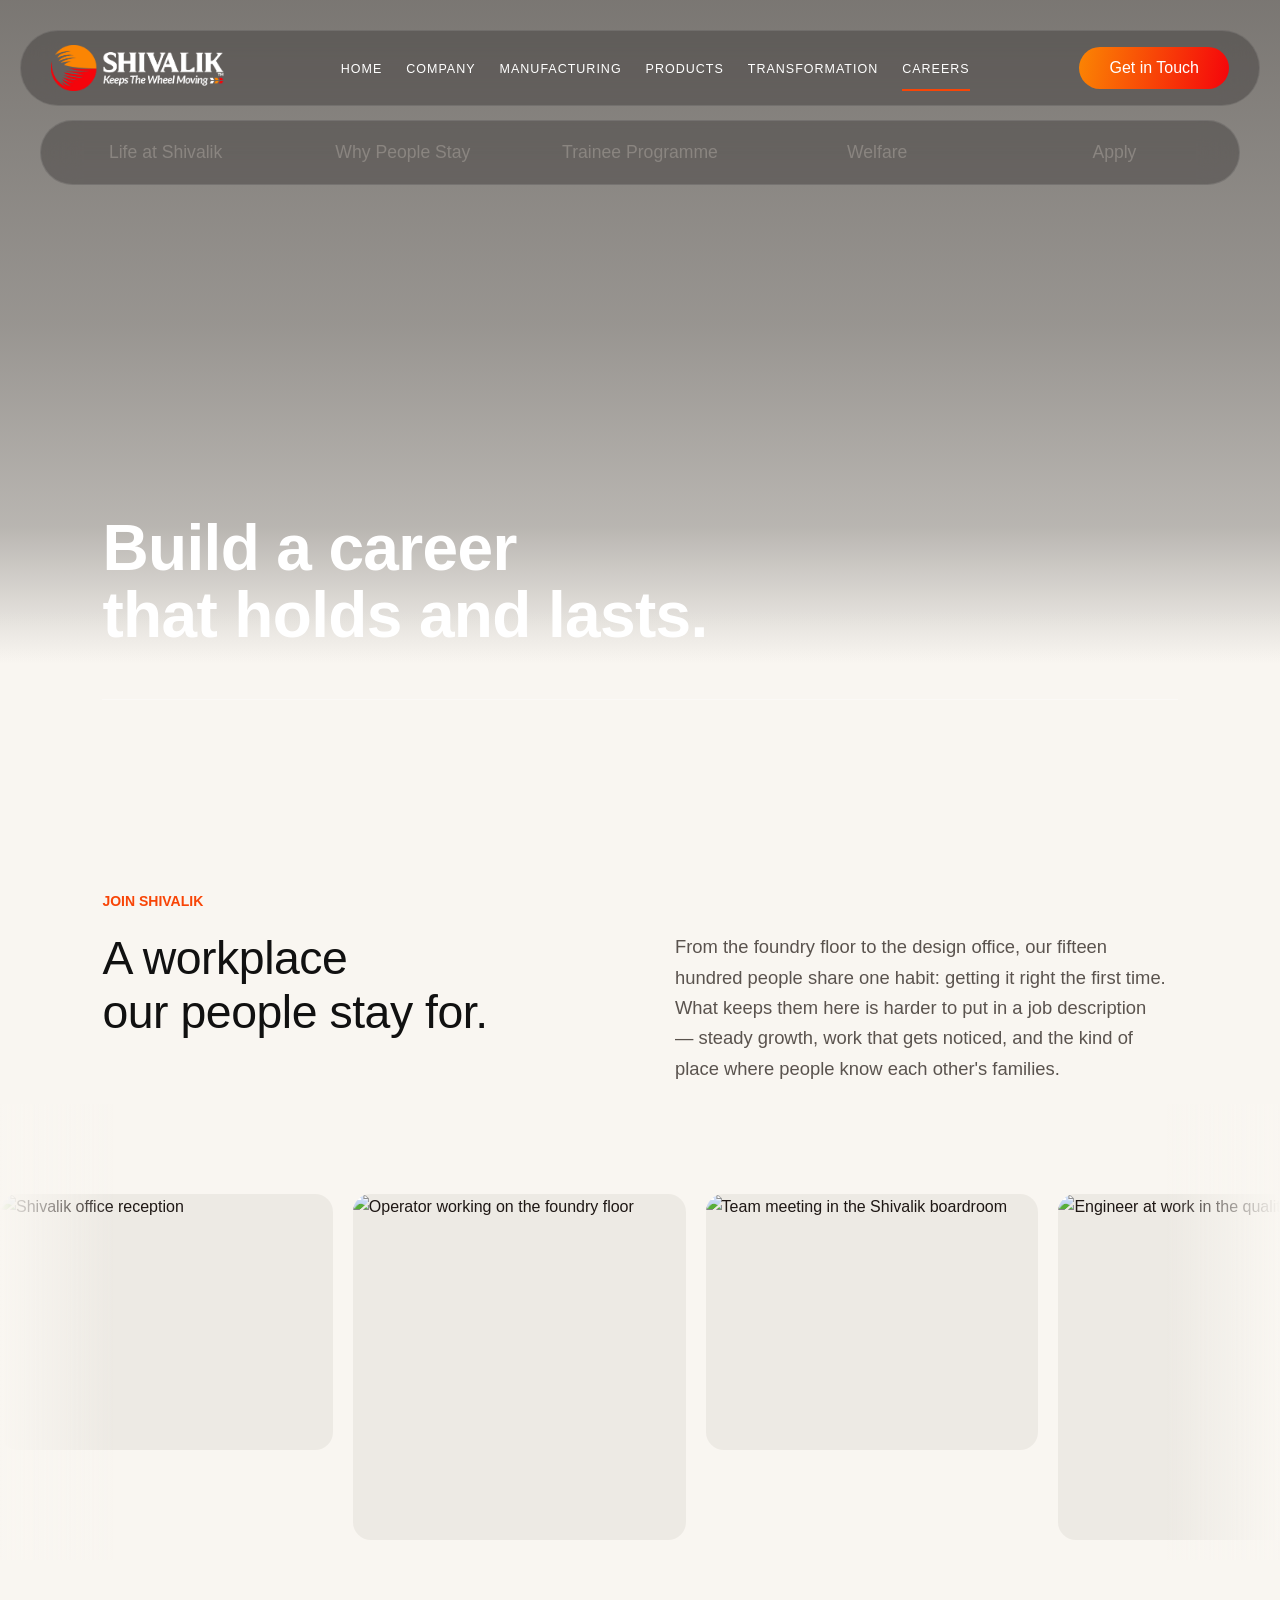
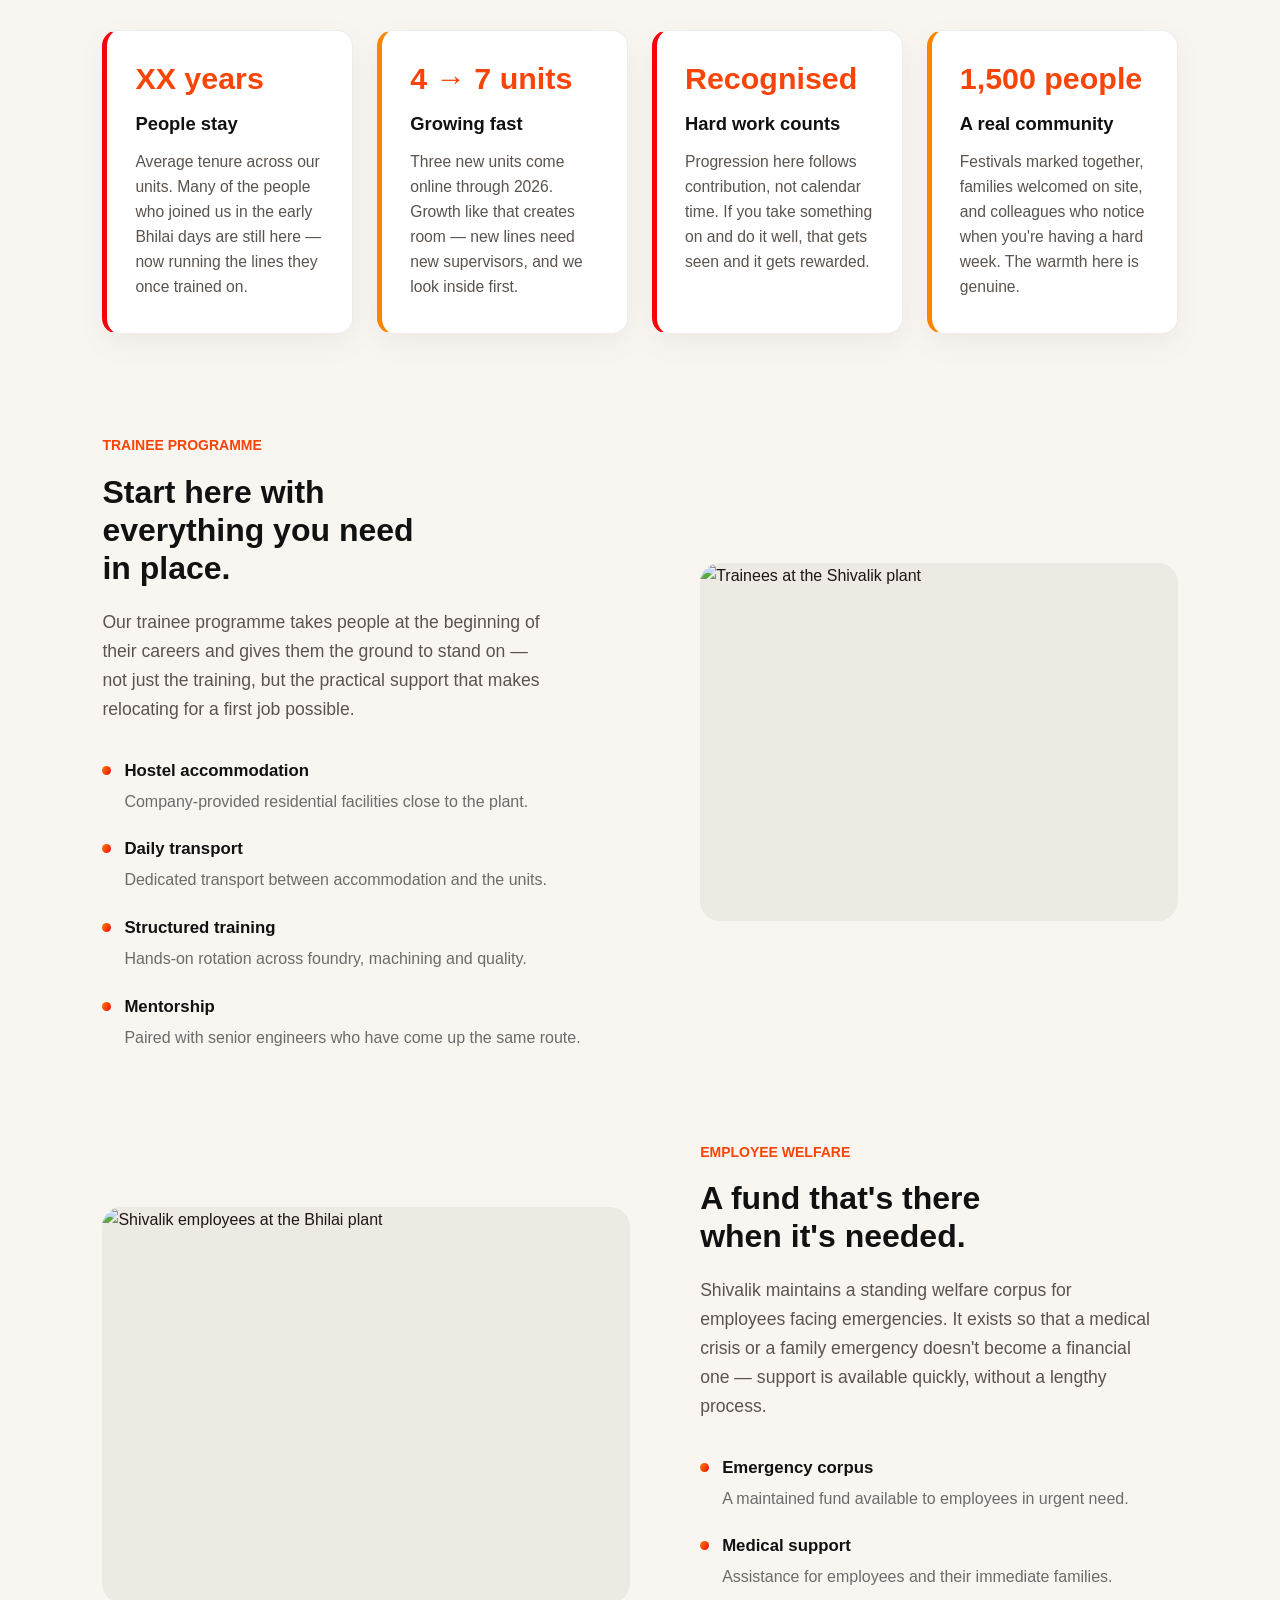
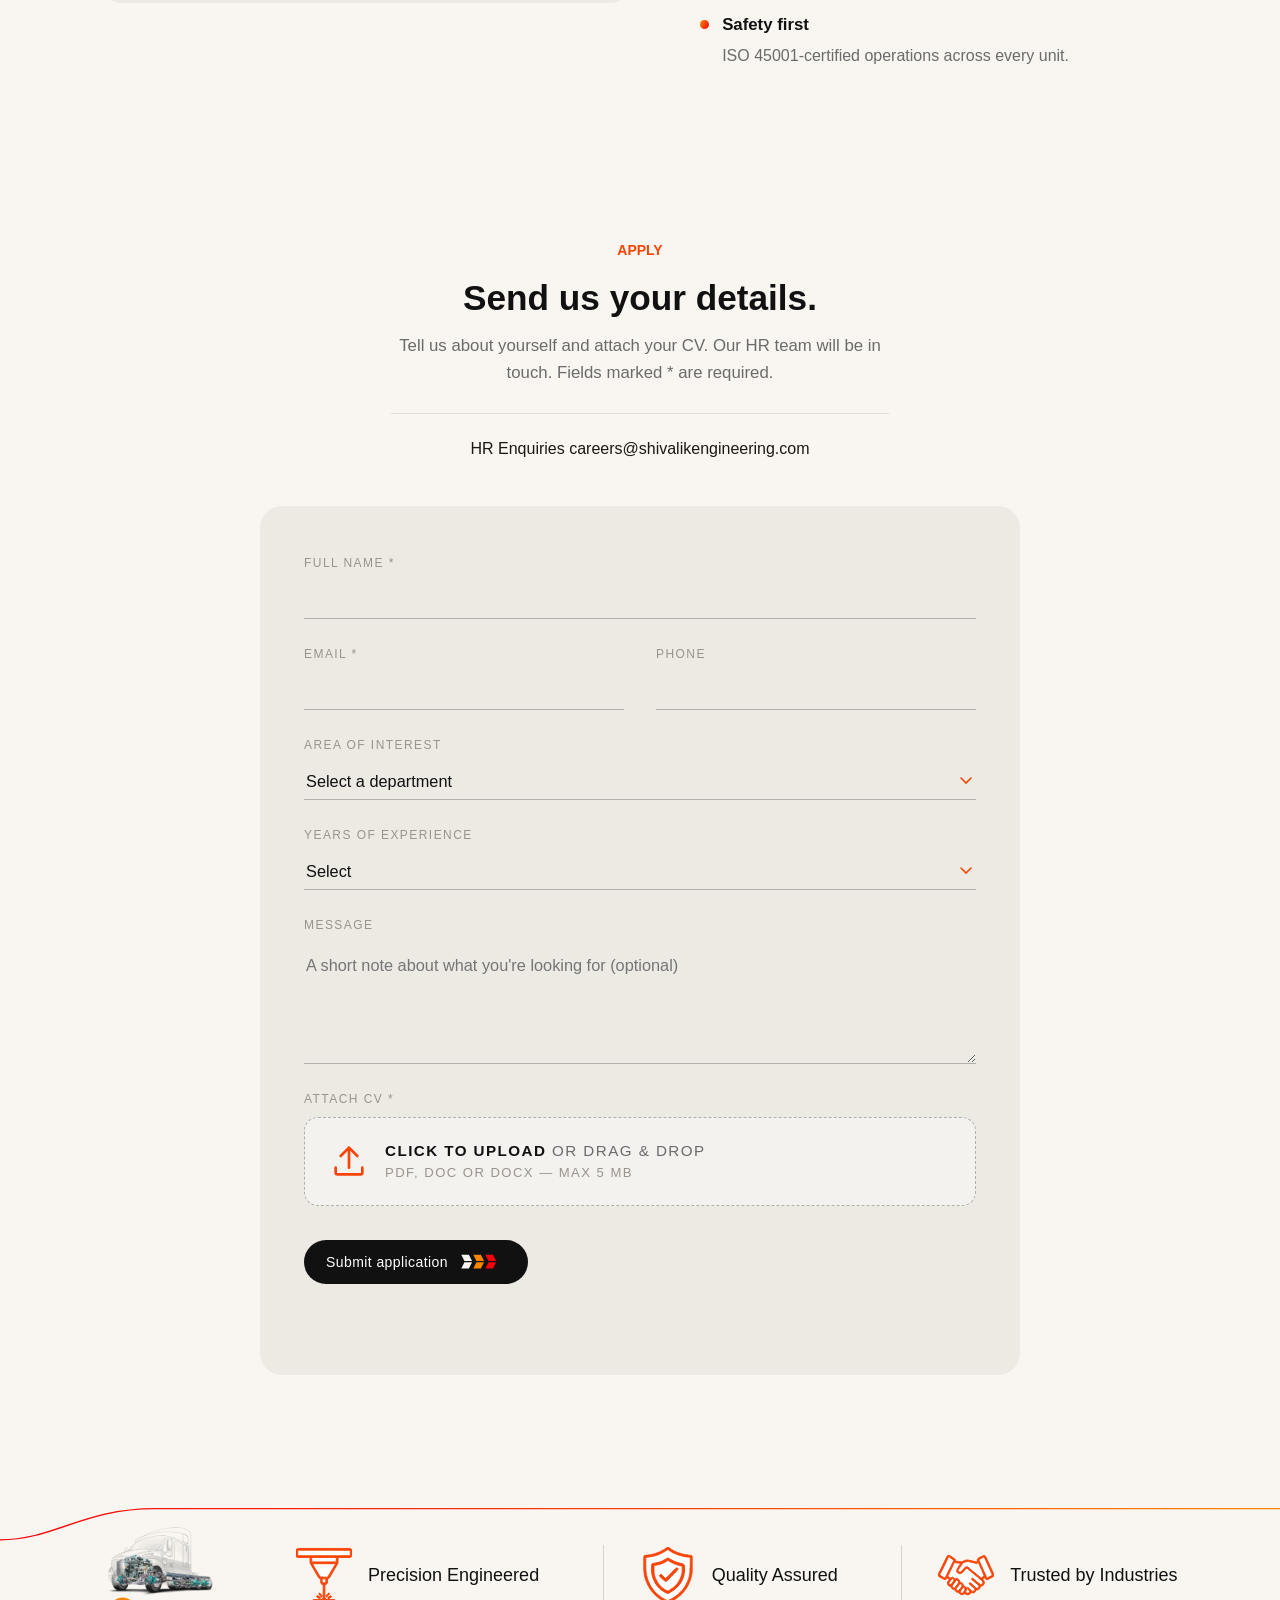
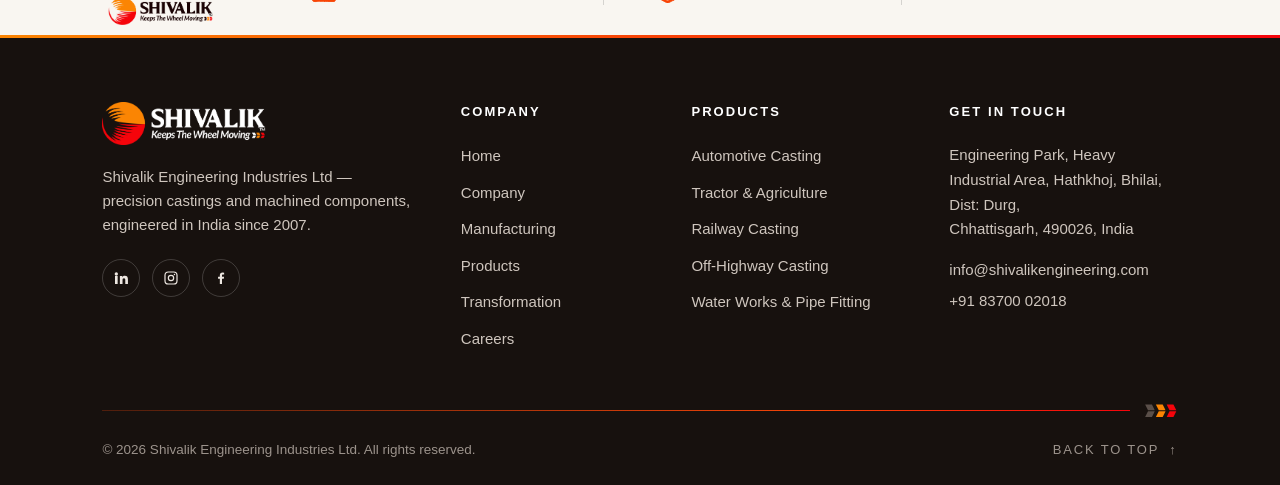
==== commit c78d5293: "prod" ====
--- a/careers.html
+++ b/careers.html
@@ -336,7 +336,92 @@
   </div>
 
 </section>
-
+<section class="trust-band" aria-label="Why Shivalik">
+
+  <svg class="trust-band-curve" viewBox="0 0 1400 60" preserveAspectRatio="none" aria-hidden="true">
+    <path d="M0 58 C 60 58, 90 6, 170 6 L1400 6" fill="none" stroke="url(#trustCurve)" stroke-width="2"/>
+    <defs>
+      <linearGradient id="trustCurve" x1="0" y1="0" x2="1" y2="0">
+        <stop offset="0%" stop-color="#F5040B"/>
+        <stop offset="55%" stop-color="#F84507"/>
+        <stop offset="100%" stop-color="#FB8503"/>
+      </linearGradient>
+    </defs>
+  </svg>
+
+  <div class="trust-band-inner">
+
+    <div class="trust-band-logo">
+      <img src="primary_w_vehicle_PNG.png" alt="Shivalik">
+    </div>
+
+    <div class="trust-band-items">
+
+      <div class="trust-item">
+        <svg id="Layer_1" data-name="Layer 1" xmlns="http://www.w3.org/2000/svg" viewBox="0 0 134.13 127.2">
+          <defs>
+            <style>
+              .cls-1 {
+                fill: #fff;
+              }
+            </style>
+          </defs>
+          <path d="M68.36,126.45l-11.99.32c-6.83.18-16.49,1.61-16.48-2.01,0-.9,1.16-2.25,2.26-2.25l20.72-.1c.07-2.19.56-3.46,2.23-4.57l.02-28.72.41-1.77c.17-.75-2.58.07-5.23-3.08s-.5-6.85-1.57-11.61c-1.98-.13-3.46-.59-4.28-2.01l-12.68-21.81-8.11-14.01-.09-13.22-30.01-.03c-1.11,0-3.02-1.53-3.54-2.54L.02,4.05c0-1.87,1.91-3.27,3.52-3.45l5.16-.59h120.19c2.67,0,5.22,2.1,5.22,4.45v12.54c.01,2.42-2.11,4.6-4.48,4.6h-28.83s-.19,13.36-.19,13.36c-3,6.39-6.93,12.03-10.44,18.09l-3.13,5.4-6.43,11.06c-1.1,1.89-2.63,2.95-4.93,3.16-.13,3.06.17,6.68-.29,9.74-.41,2.69-3.92,3.98-6.22,4.68l.04,10.03-.15,20.24c1.76,1.39,2.94,2.74,3.37,5.04l19.51.15c.77,0,2.24,1.44,2.13,2.17s-1.35,2.22-2.13,2.24c-5.3.14-10.54.23-15.84-.07l-7.75-.43ZM130.04,4.4l-22.45-.05c-3.39,0-6.62-.21-10,.02-4.34.29-8.4-.12-12.8-.13l-80.57-.13-.06,13.23,33.96.02h60.93s30.85-.02,30.85-.02l.14-12.95ZM96.59,32.3v-10.72s-58.91.02-58.91.02l.04,10.72,58.87-.03ZM62.22,68.67l11.26.24c2.47,0,3.04-1.2,4.07-2.93l17.54-29.41-55.32.03c2.44,5.29,4.69,9.38,7.49,13.75l2.13,3.32,8.46,14.7c1.29.37,2.9.26,4.37.29ZM71.4,81.16l.12-8.59-8.4.06c-.59,2.79-1.1,6.02.51,8.58,1.31,2.08,5.96,1.74,7.77-.05Z"/>
+          <path d="M57.51,116.92c.77.5,1.17,1.98.86,2.55-.35.64-1.83,1.27-2.39.91l-5.72-3.66c-.6-.38-1.17-1.63-1.08-2.28s1.67-1.86,2.32-1.43l6,3.9Z"/>
+          <path d="M60.68,115.89c-3.43-3.18-7.83-7.82-5.07-8.76.53-.18,1.75.19,2.18.65,2.6,2.75,5.56,5.35,5.02,7.77-.1.46-1.77.67-2.13.34Z"/>
+          <path d="M72.76,115.71c-.9-.5-.9-2.64-.35-3.24l3.72-3.98c1-1.07,2.52-2.24,4.08-.87-1.01,3.46-3.56,6.56-7.46,8.08Z"/>
+          <path d="M77.78,120.98c-.83-.51-1.97-2.11-1.67-2.85,1.93-2.05,4.35-3.73,7.05-4.77.87-.33,2.4,2.23,1.71,2.71l-7.08,4.91Z"/>
+          <path class="cls-1" d="M130.04,4.4l-.14,12.95h-30.85s-60.93.02-60.93.02l-33.96-.02.06-13.23,80.57.13c4.4,0,8.46.42,12.8.13,3.38-.23,6.61-.03,10-.02l22.45.05Z"/>
+          <path class="cls-1" d="M62.22,68.67c-1.47-.03-3.08.08-4.37-.29l-8.46-14.7-2.13-3.32c-2.8-4.38-5.05-8.46-7.49-13.75l55.32-.03-17.54,29.41c-1.03,1.72-1.6,2.92-4.07,2.93l-11.26-.24Z"/>
+          <polygon class="cls-1" points="96.59 32.3 37.72 32.32 37.68 21.6 96.59 21.58 96.59 32.3"/>
+          <path class="cls-1" d="M71.4,81.16c-1.81,1.79-6.46,2.13-7.77.05-1.61-2.56-1.1-5.79-.51-8.58l8.4-.06-.12,8.59Z"/>
+        </svg>
+        <span>Precision Engineered</span>
+      </div>
+
+      <div class="trust-item">
+        <svg id="Layer_1" data-name="Layer 1" xmlns="http://www.w3.org/2000/svg" viewBox="0 0 138.96 160.31">
+          <defs>
+            <style>
+              .cls-1 {
+                fill: #fff;
+              }
+            </style>
+          </defs>
+          <path d="M86.11,151.9l-14.76,7.77c-1.78.94-3.79.82-5.58-.14l-13.72-7.37c-11.3-6.07-20.38-14.65-28.49-24.44-7.51-9.06-15.14-23.36-18.45-34.62l-1.95-6.62c-1.19-4.03-1.71-7.99-2.18-12.25-.26-2.31-.88-4.82-.89-7.19L0,28.75c0-2.57,1.24-4.73,4.21-4.9,18.82-1.07,36.78-6.72,53.06-16.24,2.62-1.53,4.84-3.04,7.19-4.9,1.66-1.32,3.28-2.41,5.52-2.72,11.65,9.52,24.8,15.69,39.15,19.58l8.2,1.87,6.52,1.01,6.56.91,4.56.5c1.47.16,3.99,1.53,3.99,3.47l-.15,42.91c-.02,5.15-1.63,10.18-2.73,15.14-3.44,15.51-10.4,29.27-20.36,41.56-2.7,3.34-5.25,6.28-8.44,9.15-6.61,5.95-13.21,11.6-21.17,15.79ZM104.59,129.6c5.87-5.58,10.15-11.73,14.31-18.46,8.76-14.17,14.44-32.04,13.43-48.9-.14-2.27.62-4.81.63-6.96l.11-23.55c0-1.15-1.29-2.07-2.31-2.19l-9.02-1.09-5.22-.8c-5.57-.85-10.68-2.67-16.07-4.32-11.05-3.39-21.13-8.18-30.35-15.21-.86-.66-2.52-.19-3.31.43-14.06,10.89-33.26,17.74-50.76,20.25l-4.1.3c-2.07.15-3.97.51-5.97,1.21l.3,34.23c1.35,24.16,10.37,45.65,26.1,63.81,4.72,5.45,14.81,13.61,21.1,17.41,4.97,3,9.84,5.41,15.16,8.07,7.93-3.52,15.06-7.77,22.26-12.65,5.04-3.41,9.15-7.23,13.7-11.56Z"/>
+          <path class="cls-1" d="M104.59,129.6c-4.56,4.34-8.67,8.15-13.7,11.56-7.2,4.87-14.33,9.13-22.26,12.65-5.33-2.66-10.2-5.07-15.16-8.07-6.3-3.8-16.38-11.96-21.1-17.41-15.73-18.16-24.75-39.64-26.1-63.81l-.3-34.23c2.01-.7,3.91-1.06,5.97-1.21l4.1-.3c17.5-2.51,36.7-9.36,50.76-20.25.8-.62,2.45-1.09,3.31-.43,9.22,7.03,19.3,11.82,30.35,15.21,5.38,1.65,10.5,3.47,16.07,4.32l5.22.8,9.02,1.09c1.02.12,2.32,1.04,2.31,2.19l-.11,23.55c-.01,2.15-.77,4.69-.63,6.96,1.01,16.86-4.67,34.73-13.43,48.9-4.16,6.74-8.44,12.88-14.31,18.46ZM97.37,112.94c7.18-8.07,12.7-16.51,15.74-26.62.92-3.04,1.91-6.01,2.3-9.09l1-7.97v-15.38c.02-2.55-1.97-4.3-4.12-4.95l-3.04-.93c-12.49-2.66-25.85-7.67-36.55-14.48-2.57-1.64-4.58-1.81-7.2-.22l-6.2,3.76c-17.18,10.42-30.39,8.37-34.7,11.23-2.5,1.66-1.77,5.03-1.74,7.4l.25,17.42c.06,4.19,1.36,8.02,2.47,11.96,6.16,21.89,20.05,36.96,40.19,46.91,1.89.94,3.55,1.04,5.46.04,9.64-5.06,18.75-10.77,26.14-19.08Z"/>
+          <path d="M97.37,112.94c-7.39,8.31-16.5,14.02-26.14,19.08-1.91,1.01-3.57.9-5.46-.04-20.14-9.95-34.03-25.02-40.19-46.91-1.11-3.94-2.41-7.78-2.47-11.96l-.25-17.42c-.03-2.37-.76-5.74,1.74-7.4,4.31-2.86,17.51-.81,34.7-11.23l6.2-3.76c2.63-1.59,4.63-1.42,7.2.22,10.7,6.81,24.06,11.82,36.55,14.48l3.04.93c2.15.66,4.14,2.4,4.14,4.95v15.38s-1.02,7.97-1.02,7.97c-.39,3.08-1.39,6.05-2.3,9.09-3.04,10.11-8.56,18.55-15.74,26.62ZM67.28,125.79l2.56-.16c10.04-5.51,18.94-12.43,26.2-21.21,6.09-8.24,10.42-16.77,12.67-26.81l.98-4.38.22-16.48c0-.49-.27-1.86-.76-1.95l-2.21-.45c-12.53-2.53-24.36-6.98-35.03-13.98-.77-.5-2.4-1.97-3.15-1.51l-8.83,5.31c-7.17,4.32-15.3,6.67-23.5,7.99l-6.98,1.12.18,19.54c.1,10.31,8.25,26.68,15.07,35.21l7.37,7.68c4.7,3.89,9.62,6.96,15.2,10.1Z"/>
+          <path class="cls-1" d="M67.28,125.79c-5.59-3.13-10.5-6.2-15.2-10.1l-7.37-7.68c-6.82-8.53-14.98-24.9-15.07-35.21l-.18-19.54,6.98-1.12c8.2-1.32,16.32-3.67,23.5-7.99l8.83-5.31c.75-.45,2.39,1.01,3.15,1.51,10.67,7,22.51,11.45,35.03,13.98l2.21.45c.49.1.76,1.46.76,1.95l-.22,16.48-.98,4.38c-2.25,10.04-6.57,18.57-12.67,26.81-7.26,8.78-16.16,15.7-26.2,21.21l-2.56.16ZM46.93,84.58l7.24,6.94,4.86,4.38c1.4,1.26,4.99,3.01,6.77,1.18l15.99-16.46,14.33-14.23c1.41-1.41,2.24-3.97.73-5.57-1.1-1.17-3.65-.65-4.79.51l-18.4,18.58-4.22,4.3-3.31,3.31c-.84.84-2.19,2.91-3.53,2.89l-5.13-4.7-6.39-5.96c-1.56-1.46-3.61-1.28-4.61.15s-1.13,3.13.48,4.67Z"/>
+          <path d="M46.93,84.58c-1.61-1.54-1.52-3.17-.48-4.67s3.05-1.61,4.61-.15l6.39,5.96,5.13,4.7c1.35.02,2.7-2.06,3.53-2.89l3.31-3.31,4.22-4.3,18.4-18.58c1.14-1.16,3.69-1.67,4.79-.51,1.51,1.6.69,4.17-.73,5.57l-14.33,14.23-15.99,16.46c-1.78,1.83-5.37.08-6.77-1.18l-4.86-4.38-7.24-6.94Z"/>
+        </svg>
+        <span>Quality Assured</span>
+      </div>
+
+      <div class="trust-item">
+        <svg id="Layer_1" data-name="Layer 1" xmlns="http://www.w3.org/2000/svg" viewBox="0 0 139.18 97.76">
+          <defs>
+            <style>
+              .cls-1 {
+                fill: #fff;
+              }
+            </style>
+          </defs>
+          <path d="M105.27,76.62c.36,3.75-1.18,6.49-4.24,8.32-2.02,1.21-3.93,1.72-6.48.6-.4,5.09-5.38,9.47-10.11,7.34l-1.47-.66c-.75-.34-2.61,6.18-9.81,5.5-2.01-.19-3.74-.46-5.35-1.87-2.42-2.12-2.49,1.54-8.62,1.84-3.82.19-6.19-2.45-7.5-5.51-5.02.43-9.75-2.46-10.42-7.68-2.7.29-4.78.06-6.68-1.58-1.32-1.14-2.14-3.52-2.65-5.66-1.44-.29-3.91-.65-5.02-1.29-2.88-1.67-3.45-4.37-3.52-7.15-.16-6.36,7.27-7.43,3.5-9.92l-4.62-3.06c-1.02,2.28-2.12,4.8-4.66,4.63s-4.97-2.02-7.11-3.15l-6.96-3.66c-1.33-.7-2.78-2.12-3.47-2.94-.27-2.25.09-3.77,1.4-5.4L22.5,2.52c1.5-3.05,5.37-2.85,7.55-1.43l11.96,7.74c1.32.85,1.35,3.65,1.14,5.43,5.68,1.73,10.66.72,16.07,2.33,4.3-3.1,9.42-5.72,14.96-4.98,6.58.87,12.7,2.58,19.16,4.28,1.67.44,3.94-.39,5.34-1.35-1.78-2.57-1.48-5.75,1.29-7.26,4.42-2.41,8.76-5.02,13.43-7.08,2.37-1.05,4.93,2.18,5.7,3.85l4,8.69,15.13,33.26c1.19,2.61,1.8,5.65-1.45,7.3l-12.9,6.57c-.9.46-2.82.76-3.68.54-1.02-.27-2.06-1.74-2.49-2.8l-.92-2.28-4,2.33c-.44.26-1.11,1.22-1.14,1.7-.08,1.8,5.73,5.72,2.99,11.59-1.64,3.52-4.96,5.8-9.38,5.67ZM3.98,48.98l10.66,6.15c.86.7,2.12.99,3.26.6L39.49,12.01l-10.86-6.94c-.57-.37-1.53-.96-2.07-.89s-1.24,1.15-1.46,1.7c-1.19,2.93-2.47,5.43-3.79,8.24l-3.39,7.2L3.98,48.98ZM135.14,49.54l-2.25-5.72-14.25-31.2-3.8-8.3c-.88-.41-2.29.29-3.08.76l-10.25,6.09,6.4,14.65,12.75,28.76c.28.63.54,1.12.8,1.4.19.21,1.2-.06,1.5-.21l12.18-6.24ZM107.51,56.58l7.23-5.32-4.31-10.39-2.28-5.35-7.07-15.94c-1.13-2.55-3.06,1.4-6.4.58l-18.97-4.62c-4.67-1.14-11.86,1.49-15.16,5.42s-5.66,7.92-8.28,12.21c-.95,1.56-2.37,3.42-2.26,5.41.07,1.29,2.41,2.73,3.62,3s3.93-.59,4.85-1.72l6.53-7.96c1.61-1.97,3.78-3.27,5.87-3.43,2.82-.21,4.35,1.24,6.39,3.01l8.84,7.67,18.45,15.01,2.94,2.42ZM77.8,71.01c-.58-.56.18-2.55.84-2.8s2,.15,2.61.7l6.1,5.48,5.75,5.24c1.48,1.35,3.26,2.63,4.99,2.05s3.28-2.39,3.54-3.95c.36-2.14-.92-3.45-2.43-4.72l-14.65-12.33c-.61-.51-1.48-1.67-1.22-2.24.29-.65,1.16-1.7,1.76-1.89s1.92.65,2.41,1.09l4.27,3.85c4.31,3.88,8.58,7.81,13.61,10.84,2,1.2,5.39-1.73,5.84-3.74.6-2.7-1.8-5.1-3.73-6.78l-8.86-7.68-15.46-12.54-11.07-9.7c-3.03.75-4.27,3.29-6.18,5.44l-4.46,5.02c-3.49,3.93-8.9,4.19-12.94.86-1.89-1.56-3.17-3.81-2.09-6.42,2.51-6.05,5.82-11.29,9.86-16.76-2.55-.64-5.05-.76-7.6-1.05l-8-.91-7.84,16.16-8.64,17.75c2.14,1.88,4.43,3.41,6.8,4.7,1.5-.97,3.29-2.28,4.69-2.41,3.09-.28,5.31,2.14,6.85,4.44,1.75-1.11,4.05-2.47,5.82-1.31,2.92,1.9,5.49,4.93,6.78,8.14.54,1.35.84,2.56,2.32,2.67,4.1.31,5.73,3.72,5.62,7.55,3.13.71,5.98,2.05,7.17,4.67,2.63,5.83-1.47,9.01-1.4,10.79.03.87,3.57,4.27,7.92,1.9.93-.51,2.05-1.39,2.02-2.26-.11-2.73-3.61-4.59-7.22-8.77-.52-.6.63-2.99,1.41-3,.68,0,1.69.59,2.38,1.25l8.26,7.83c.7.67,2.36,1.62,3.21,1.44.76-.17,1.97-.99,2.74-1.65,4.94-4.26-2.38-7.89-6.98-12.31l-4.8-4.62ZM31.66,73.35c3.47-3.77,5.95-7.99,8.36-12.06-.67-1.87-3-4.09-4.8-2.68-3.2,2.52-5.92,6.01-7.78,9.69-1.11,2.21,1.94,5.58,4.22,5.05ZM46.18,74.82c1.56-2.26,3.58-4.31,4.57-6.66,1.31-3.11-2.11-6.97-5.19-6.93l-9.63,14.05c-.77,1.12.26,3.44.95,4.29.62.77,2.65,2,3.73,1.38,2.39-1.37,3.93-3.74,5.58-6.14ZM53.25,85.82l5.29-7.41c1.15-1.61,1.49-3.29.49-5.31-.57-1.14-1.89-2.04-3.15-2.12-1.01-.06-2.38.74-3.05,1.66l-6.75,9.29c-1.37,1.89-.75,3.91,1.09,5.09,2.26,1.45,4.35,1.2,6.08-1.22ZM67.21,83.53c.26-.97-1.04-2.92-1.81-3.44-.69-.47-2.68-.36-3.25.35-2.49,3.12-4.41,5.84-6.29,9.41-.52.98.68,2.88,1.43,3.51,3.8,3.16,8.32-3.93,9.91-9.82Z"/>
+          <path class="cls-1" d="M77.8,71.01l4.8,4.62c4.6,4.43,11.92,8.05,6.98,12.31-.77.67-1.98,1.49-2.74,1.65-.84.18-2.5-.77-3.21-1.44l-8.26-7.83c-.69-.66-1.7-1.26-2.38-1.25-.78,0-1.93,2.4-1.41,3,3.61,4.18,7.11,6.04,7.22,8.77.03.87-1.08,1.75-2.02,2.26-4.34,2.37-7.89-1.03-7.92-1.9-.07-1.77,4.03-4.96,1.4-10.79-1.18-2.62-4.04-3.96-7.17-4.67.11-3.83-1.53-7.24-5.62-7.55-1.48-.11-1.78-1.33-2.32-2.67-1.3-3.22-3.87-6.24-6.78-8.14-1.77-1.15-4.07.2-5.82,1.31-1.53-2.3-3.76-4.72-6.85-4.44-1.4.13-3.2,1.43-4.69,2.41-2.38-1.3-4.67-2.83-6.8-4.7l8.64-17.75,7.84-16.16,8,.91c2.55.29,5.04.41,7.6,1.05-4.04,5.48-7.35,10.71-9.86,16.76-1.08,2.61.2,4.86,2.09,6.42,4.04,3.34,9.45,3.07,12.94-.86l4.46-5.02c1.91-2.15,3.15-4.68,6.18-5.44l11.07,9.7,15.46,12.54,8.86,7.68c1.93,1.68,4.32,4.08,3.73,6.78-.45,2.01-3.84,4.95-5.84,3.74-5.03-3.03-9.3-6.95-13.61-10.84l-4.27-3.85c-.49-.44-1.8-1.28-2.41-1.09s-1.47,1.24-1.76,1.89c-.26.58.61,1.73,1.22,2.24l14.65,12.33c1.51,1.27,2.79,2.58,2.43,4.72-.26,1.56-1.75,3.36-3.54,3.95s-3.51-.7-4.99-2.05l-5.75-5.24-6.1-5.48c-.61-.55-1.96-.94-2.61-.7s-1.42,2.24-.84,2.8Z"/>
+          <path class="cls-1" d="M107.51,56.58l-2.94-2.42-18.45-15.01-8.84-7.67c-2.04-1.77-3.57-3.22-6.39-3.01-2.1.16-4.26,1.46-5.87,3.43l-6.53,7.96c-.93,1.13-3.62,1.99-4.85,1.72s-3.55-1.71-3.62-3c-.11-1.98,1.31-3.85,2.26-5.41,2.61-4.29,5.09-8.41,8.28-12.21s10.5-6.56,15.16-5.42l18.97,4.62c3.35.82,5.27-3.13,6.4-.58l7.07,15.94,2.28,5.35,4.31,10.39-7.23,5.32Z"/>
+          <path class="cls-1" d="M3.98,48.98l13.94-27.67,3.39-7.2c1.32-2.8,2.59-5.3,3.79-8.24.22-.54.93-1.62,1.46-1.7s1.49.52,2.07.89l10.86,6.94-21.59,43.73c-1.14.39-2.4.1-3.26-.6l-10.66-6.15Z"/>
+          <path class="cls-1" d="M135.14,49.54l-12.18,6.24c-.3.15-1.31.42-1.5.21-.26-.28-.52-.77-.8-1.4l-12.75-28.76-6.4-14.65,10.25-6.09c.79-.47,2.2-1.17,3.08-.76l3.8,8.3,14.25,31.2,2.25,5.72Z"/>
+          <path class="cls-1" d="M46.18,74.82c-1.65,2.4-3.19,4.77-5.58,6.14-1.08.62-3.1-.61-3.73-1.38-.69-.85-1.72-3.17-.95-4.29l9.63-14.05c3.08-.05,6.5,3.82,5.19,6.93-.99,2.34-3.01,4.4-4.57,6.66Z"/>
+          <path class="cls-1" d="M53.25,85.82c-1.72,2.41-3.82,2.67-6.08,1.22-1.84-1.18-2.47-3.2-1.09-5.09l6.75-9.29c.67-.93,2.04-1.72,3.05-1.66,1.26.07,2.58.97,3.15,2.12,1,2.02.66,3.69-.49,5.31l-5.29,7.41Z"/>
+          <path class="cls-1" d="M31.66,73.35c-2.28.53-5.33-2.84-4.22-5.05,1.86-3.69,4.58-7.17,7.78-9.69,1.79-1.41,4.13.81,4.8,2.68-2.41,4.07-4.89,8.29-8.36,12.06Z"/>
+          <path class="cls-1" d="M67.21,83.53c-1.59,5.89-6.11,12.98-9.91,9.82-.76-.63-1.95-2.53-1.43-3.51,1.88-3.57,3.8-6.28,6.29-9.41.57-.71,2.55-.82,3.25-.35.77.52,2.07,2.47,1.81,3.44Z"/>
+        </svg>
+        <span>Trusted by Industries</span>
+      </div>
+
+    </div>
+  </div>
+</section>
 <!-- ===========================
 Footer
 =========================== -->
--- a/style.css
+++ b/style.css
@@ -2749,62 +2749,10 @@
     margin-top:16px;
 }
 
-/* units — vertical timeline */
-.units-split{ display:block; }
-
 .unit-timeline{
     position:relative;
     display:flex;
     flex-direction:column;
-}
-
-/* the continuous gradient spine running down the centre column */
-.unit-timeline::before{
-    content:"";
-    position:absolute;
-    top:0;
-    bottom:0;
-    left: 28%;          /* aligns with the node column */
-    width:2px;
-    background:linear-gradient(180deg, var(--orange), var(--red));
-    transform:scaleY(var(--spine, 1));
-    transform-origin:top;
-}
-
-.unit-row{
-    position:relative;      /* anchor for the absolute node */
-    display:grid;
-    grid-template-columns:28% 1fr;   /* was 28% 60px 1fr — drop the middle */
-    align-items:start;
-    padding:26px 0 40px;
-}
-
-.unit-title{
-    font-family:"balto", sans-serif;
-    font-weight:600;
-    font-size:1.5rem;
-    line-height:1.15;
-    color:var(--ink);
-    padding-right:30px;
-    text-align:right;
-}
-
-/* node sits on the spine, in the middle column */
-.unit-node{
-    position:absolute;
-    left:28%;               /* SAME axis as the spine */
-    transform:translateX(-50%);   /* center the dot on it */
-    width:15px;
-    height:15px;
-    border-radius:50%;
-    background:linear-gradient(135deg, var(--orange), var(--red));
-    margin-top:6px;
-    box-shadow:0 0 0 5px var(--light);
-    z-index:1;
-}
-
-.unit-meta{
-    padding-left:52px;      /* clear space for the dot, was in its own column */
 }
 
 .unit-year{
@@ -2829,32 +2777,122 @@
     color:var(--ink);
     font-weight:600;
 }
-
-@media (max-width:760px){
-    /* collapse: node spine to the far left, everything stacks right */
-    .unit-timeline::before{ left:7px; }
-
-    .unit-row{
-        grid-template-columns:24px 1fr;
-        padding:22px 0 30px;
-    }
-    .unit-title{
-        grid-column:2;
-        text-align:left;
-        padding-right:0;
-        margin-bottom:10px;
-        font-size:1.35rem;
-    }
-    .unit-node{
-        grid-column:1;
-        grid-row:1;
-        justify-self:start;
-        margin-top:6px;
-    }
-    .unit-meta{
-        grid-column:2;
-        padding-left:0;
-    }
+.units-split{
+    display:grid;
+    grid-template-columns:1fr 1fr;
+    gap:60px;
+    align-items:start;
+    margin-left: 60px;
+}
+
+.unit-col{ min-width:0; }
+
+.unit-col-tag{
+    display:inline-block;
+    font-family:"General", sans-serif;
+    font-weight:700;
+    font-size:11px;
+    letter-spacing:.14em;
+    text-transform:uppercase;
+    color:#fff;
+    padding:7px 18px;
+    border-radius:40px;
+    margin-bottom:26px;
+}
+
+.unit-col--current  .unit-col-tag{ background:var(--middle); }
+.unit-col--upcoming .unit-col-tag{ background:var(--up-ink); }
+
+.unit-timeline{
+    position:relative;
+    display:flex;
+    flex-direction:column;
+    padding-left:30px;
+}
+
+.unit-timeline::before{
+    content:"";
+    position:absolute;
+    top:6px;
+    bottom:0;
+    left:7px;
+    width:2px;
+    transform:scaleY(var(--spine, 1));
+    transform-origin:top;
+}
+
+.unit-col--current  .unit-timeline::before{
+    background:linear-gradient(180deg, var(--orange), var(--red));
+}
+.unit-col--upcoming .unit-timeline::before{
+    background:linear-gradient(180deg, var(--up-ink), rgba(31,111,214,.25));
+}
+
+.unit-row{
+    position:relative;
+    padding:0 0 34px;
+}
+
+.unit-node{
+    position:absolute;
+    left:-30px;
+    top:6px;
+    width:15px;
+    height:15px;
+    border-radius:50%;
+    box-shadow:0 0 0 5px var(--light);
+    z-index:1;
+}
+
+.unit-col--current  .unit-node{
+    background:linear-gradient(135deg, var(--orange), var(--red));
+}
+.unit-col--upcoming .unit-node{
+    background:var(--light);
+    border:2px solid var(--up-ink);
+}
+
+.unit-title{
+    font-family:"balto", sans-serif;
+    font-weight:600;
+    font-size:1.3rem;
+    line-height:1.15;
+    color:var(--ink);
+    margin-bottom:6px;
+}
+
+.unit-year{
+    display:block;
+    font-family:"General", sans-serif;
+    font-weight:700;
+    font-size:13px;
+    letter-spacing:.12em;
+    text-transform:uppercase;
+    margin-bottom:10px;
+}
+
+.unit-col--current  .unit-year{ color:var(--middle); }
+.unit-col--upcoming .unit-year{ color:var(--up-ink); }
+
+.unit-meta p{
+    font-size:1rem;
+    line-height:1.65;
+    color:#5a534e;
+    max-width:100%;
+}
+
+.unit-meta strong{ color:var(--ink); font-weight:600; }
+
+@media (max-width:900px){
+    .units-split{ grid-template-columns:1fr; gap:48px; }
+}
+
+@media (max-width:600px){
+    .unit-timeline{ padding-left:26px; }
+    .unit-node{ left:-26px; }
+    .unit-title{ font-size:1.15rem; }
+    .unit-meta p{ font-size:.95rem; }
+    .unit-meta p br{ display:none; }
 }
 
 /* ==========================================================
@@ -2963,7 +3001,8 @@
     flex-direction:column;
     padding:40px 40px 36px;
     border-radius:22px;
-    background:rgba(255,255,255,.10);
+    background: #111;
+    /* background:rgba(255,255,255,.10); */
     border:1px solid rgba(255,255,255,.18);
     backdrop-filter:blur(6px);
     -webkit-backdrop-filter:blur(6px);
@@ -3172,7 +3211,8 @@
     position:absolute;
     inset:0;                      /* covers the whole card */
     padding:40px 40px 36px;       /* match card's own padding */
-    background:var(--middle);
+    /* background:var(--middle); */
+    background: #111;
     border-radius:22px;
     overflow-y:auto;
     -webkit-overflow-scrolling:touch;
@@ -4314,13 +4354,6 @@
     padding-bottom:26px;
 }
 
-.prod-item > .prod-detail{
-    margin:20px 24px 24px;
-    margin-top:auto;              /* pins the toggle to the card bottom */
-    padding-top:14px;
-    border-top:1px solid rgba(0,0,0,.1);
-}
-
 /* image-only cards (waterworks) still need a floor */
 .prod-item > .prod-item-media:last-child{
     margin-bottom:0;
@@ -4337,15 +4370,21 @@
 
 /* ---------- expandable detail (no JS needed) ---------- */
 
-.prod-detail{
+/* ==========================================================
+   PRODUCT — "See more" overlay
+========================================================== */
+
+.prod-grid-wrap{ position:relative; }
+
+.prod-more{
+    margin:20px 24px 24px;
+    margin-top:auto;
+    padding-top:14px;
+    border:none;
     border-top:1px solid rgba(0,0,0,.1);
-    padding-top:12px;
-    margin-top:auto;                 /* pins the toggle to the card bottom */
-}
-
-.prod-detail summary{
-    list-style:none;
+    background:none;
     cursor:pointer;
+    text-align:left;
     display:inline-flex;
     align-items:center;
     gap:8px;
@@ -4357,54 +4396,110 @@
     color:var(--middle);
     transition:gap .3s var(--ease);
 }
-.prod-detail summary::-webkit-details-marker{ display:none; }
-.prod-detail summary:hover{ gap:12px; }
-
-.prod-detail summary::after{
+.prod-more:hover{ gap:12px; }
+
+.prod-more::after{
     content:"";
     width:6px; height:6px;
     border-right:1.5px solid currentColor;
     border-bottom:1.5px solid currentColor;
-    transform:rotate(45deg) translateY(-2px);
-    transition:transform .3s var(--ease);
-}
-.prod-detail[open] summary::after{
-    transform:rotate(-135deg) translateY(-2px);
-}
-
-.prod-detail-body{
-    font-size:.92rem;
-    line-height:1.6;
+    transform:rotate(-45deg);
+}
+
+/* ---------- the panel ---------- */
+
+.prod-overlay{
+    position:relative;
+    background:#fff;
+    border:1px solid rgba(0,0,0,.07);
+    border-radius:18px;
+    box-shadow:0 18px 50px rgba(0,0,0,.12);
+    padding:44px 48px;
+    animation:prodOverlayIn .35s var(--ease);
+}
+.prod-grid-wrap.is-open .prod-grid{ display:none; }
+.prod-overlay[hidden]{ display:none; }
+
+@keyframes prodOverlayIn{
+    from{ opacity:0; transform:translateY(14px); }
+    to  { opacity:1; transform:translateY(0); }
+}
+
+.prod-overlay-close{
+    position:absolute;
+    top:20px;
+    right:22px;
+    width:38px;
+    height:38px;
+    border:none;
+    border-radius:50%;
+    background:rgba(0,0,0,.05);
+    font-size:24px;
+    line-height:1;
+    color:var(--ink);
+    cursor:pointer;
+    transition:background .3s var(--ease), color .3s var(--ease);
+}
+.prod-overlay-close:hover{
+    background:linear-gradient(120deg, var(--orange), var(--red));
+    color:#fff;
+}
+
+.prod-overlay-title{
+    font-family:"balto", sans-serif;
+    font-weight:600;
+    font-size:1.8rem;
+    line-height:1.2;
+    color:var(--ink);
+    margin-bottom:18px;
+    padding-right:50px;
+}
+
+.prod-overlay-body p{
+    font-size:1.05rem;
+    line-height:1.7;
     color:#5a534e;
-    padding-top:14px;
-}
-
-.prod-spec{
-    list-style:none;
-    margin:14px 0 0;
-    padding:0;
-    display:flex;
-    flex-direction:column;
-    gap:8px;
-}
-.prod-spec li{
+    max-width:70ch;
+}
+
+/* ---------- image grid inside the panel ---------- */
+
+.prod-gallery{
     display:grid;
-    grid-template-columns:96px 1fr;
-    gap:12px;
-    font-size:.86rem;
-    line-height:1.45;
-}
-.prod-spec dt,
-.prod-spec .k{
-    font-family:"General", sans-serif;
-    font-weight:700;
-    font-size:10.5px;
-    letter-spacing:.1em;
-    text-transform:uppercase;
-    color:#9a938c;
-    padding-top:2px;
-}
-.prod-spec .v{ color:var(--ink); }
+    grid-template-columns:repeat(auto-fill, minmax(150px, 1fr));
+    gap:16px;
+    margin-top:32px;
+}
+
+.prod-gallery img{
+    width:100%;
+    aspect-ratio:1 / 1;
+    object-fit:contain;
+    padding:14px;
+    background:#fff;
+    border:1px solid rgba(0,0,0,.07);
+    border-radius:12px;
+    display:block;
+}
+
+/* ---------- responsive ---------- */
+
+@media (max-width:900px){
+    .prod-overlay{ padding:34px 28px; }
+    .prod-overlay-title{ font-size:1.5rem; }
+    .prod-gallery{ grid-template-columns:repeat(auto-fill, minmax(120px, 1fr)); gap:12px; }
+}
+
+@media (max-width:560px){
+    .prod-more{ margin:16px 18px 18px; }
+    .prod-overlay{ padding:28px 20px; border-radius:14px; }
+    .prod-overlay-close{ top:14px; right:14px; width:32px; height:32px; }
+    .prod-overlay-body p{ font-size:.98rem; }
+}
+
+@media (prefers-reduced-motion:reduce){
+    .prod-overlay{ animation:none; }
+}
 
 /* cards in a row stay level and the toggle lines up */
 .prod-item{ min-width:0; }
@@ -6666,4 +6761,122 @@
     .cr-blurb{ max-width:100%; }
     .cr-card{ padding:36px 26px; }
     .cf-row{ grid-template-columns:1fr; gap:26px; }
+}
+/* ==========================================================
+   TRUST BAND — sits directly above the footer
+========================================================== */
+
+.trust-band{
+    position:relative;
+    background:var(--light);
+    padding:0 8% 10px;          /* was 56px 8% 44px */
+}
+
+.trust-band-curve{
+    position:absolute;
+    top:0;
+    left:0;
+    width:100%;
+    height:36px;                /* was 60px */
+    display:block;
+    pointer-events:none;
+}
+
+.trust-band-inner{
+    position:relative;
+    display:flex;
+    align-items:center;
+    gap:80px;
+    padding-top:20px;           /* clears the curve, was 28px on top of 56px */
+    min-height:0;
+}
+
+.trust-band-logo{
+    flex:0 0 auto;
+    width:auto;
+    height: 100px;
+}
+
+.trust-band-logo img{
+    width:auto;
+    height:100%;
+    object-fit:contain;
+    object-position:left center;
+    display:block;
+}
+
+.trust-band-items{
+    flex:1;
+    display:flex;
+    align-items:center;
+    justify-content:space-between;
+    gap:24px;
+}
+
+.trust-band .trust-item{
+    display:flex;
+    align-items:center;
+    gap:16px;
+    flex:0 1 auto;
+    min-width:0;
+    padding:2px 0 2px 36px;
+    border-left:1px solid rgba(0,0,0,.14);
+    background:none;
+    border-radius:0;
+}
+
+.trust-band .trust-item:first-child{ border-left:none; padding-left:0; }
+
+.trust-band .trust-item svg{
+    width:56px;
+    height:56px;
+    flex:0 0 auto;
+    fill:var(--middle);
+    stroke-linecap:round;
+    stroke-linejoin:round;
+}
+
+.trust-band .trust-item span{
+    font-family:"balto", sans-serif;
+    font-size:18px;
+    font-weight:500;
+    line-height:1.25;
+    color:var(--ink);
+    max-width:none;
+    white-space: nowrap;
+}
+
+/* ---------- Responsive ---------- */
+
+@media (max-width:1024px){
+    .trust-band{ padding:48px 6% 36px; }
+    .trust-band-inner{ gap:32px; }
+    .trust-band .trust-item{ padding-left:24px; gap:12px; }
+    .trust-band .trust-item svg{ width:30px; height:30px; }
+    .trust-band .trust-item span{ font-size:13.5px; }
+}
+
+@media (max-width:768px){
+    .trust-band-inner{
+        flex-direction:column;
+        align-items:flex-start;
+        gap:28px;
+    }
+    .trust-band-logo{ width:150px; }
+
+    .trust-band-items{
+        width:100%;
+        flex-direction:column;
+        align-items:stretch;
+        gap:0;
+    }
+
+    .trust-band .trust-item{
+        flex:none;
+        padding:14px 0;
+        border-left:none;
+        border-top:1px solid rgba(0,0,0,.12);
+    }
+    .trust-band .trust-item:first-child{ border-top:none; padding-top:0; }
+    .trust-band .trust-item span{ max-width:none; font-size:15px; }
 }
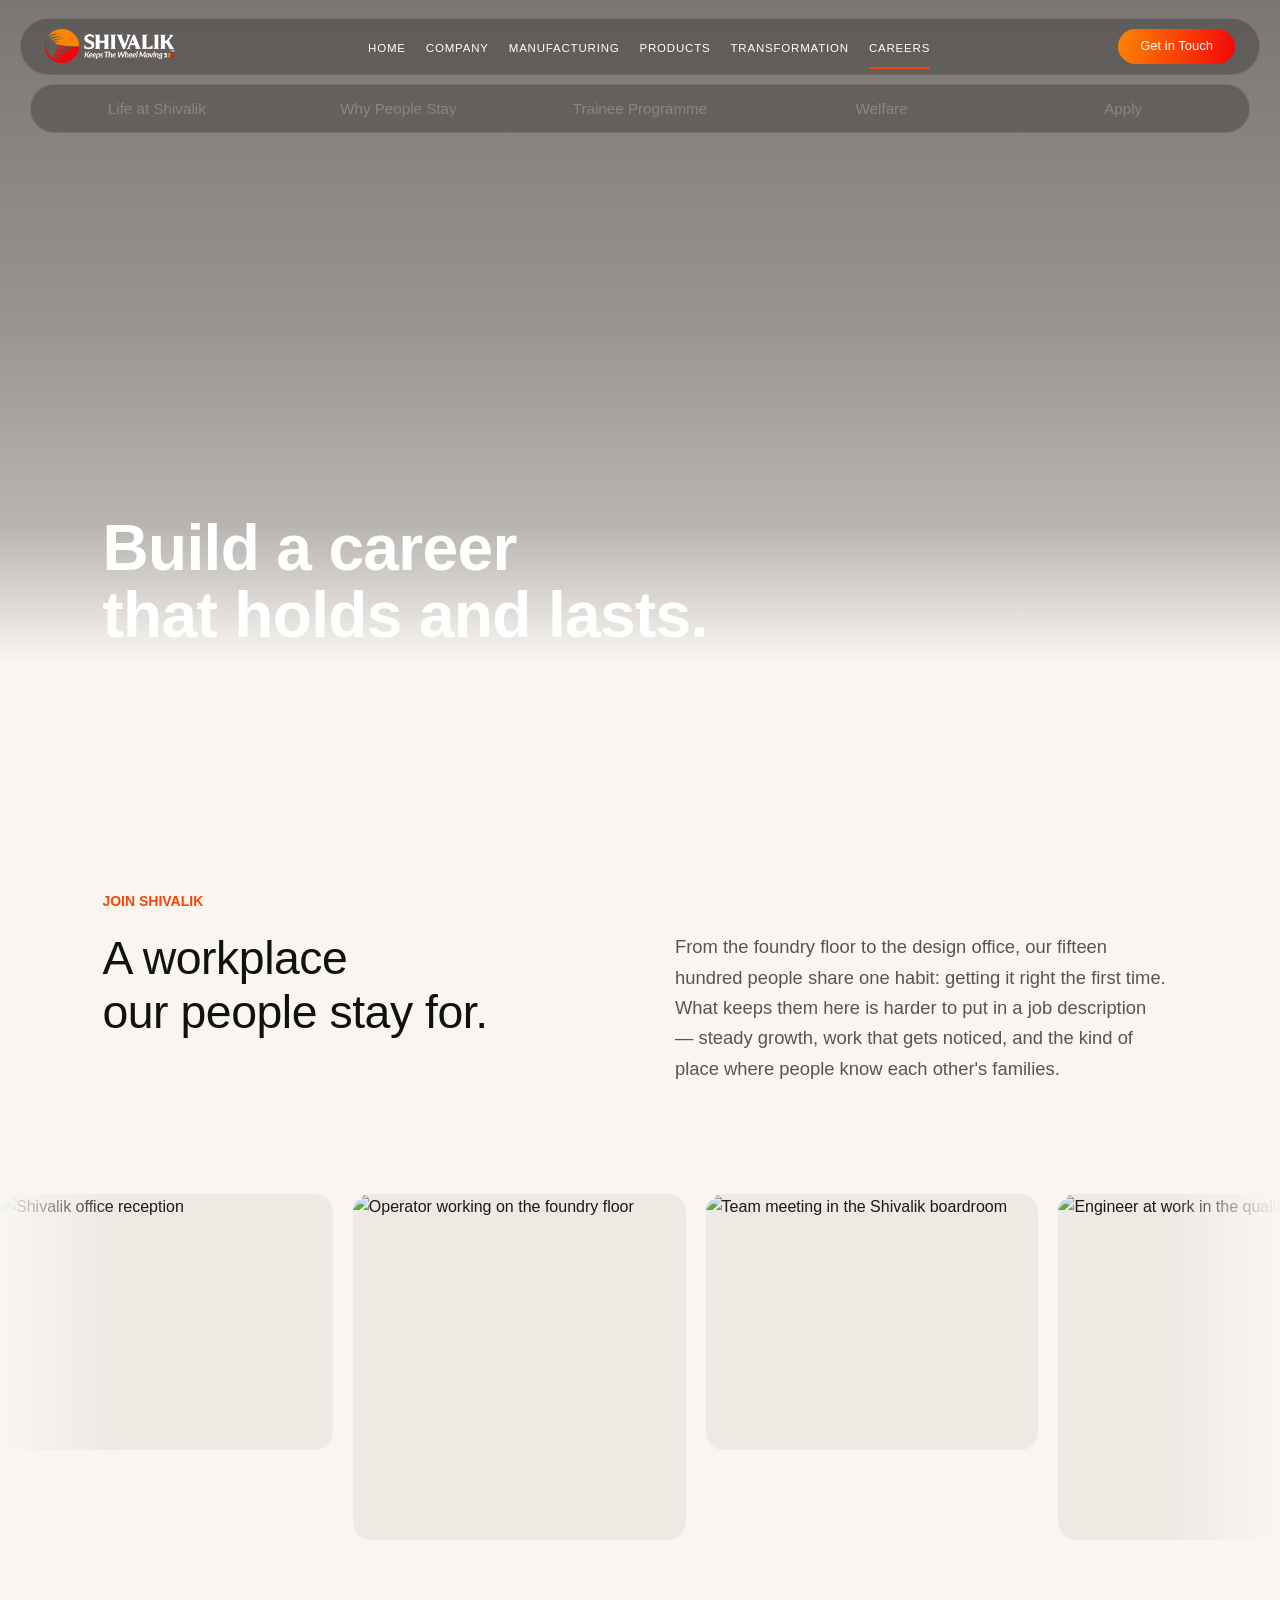
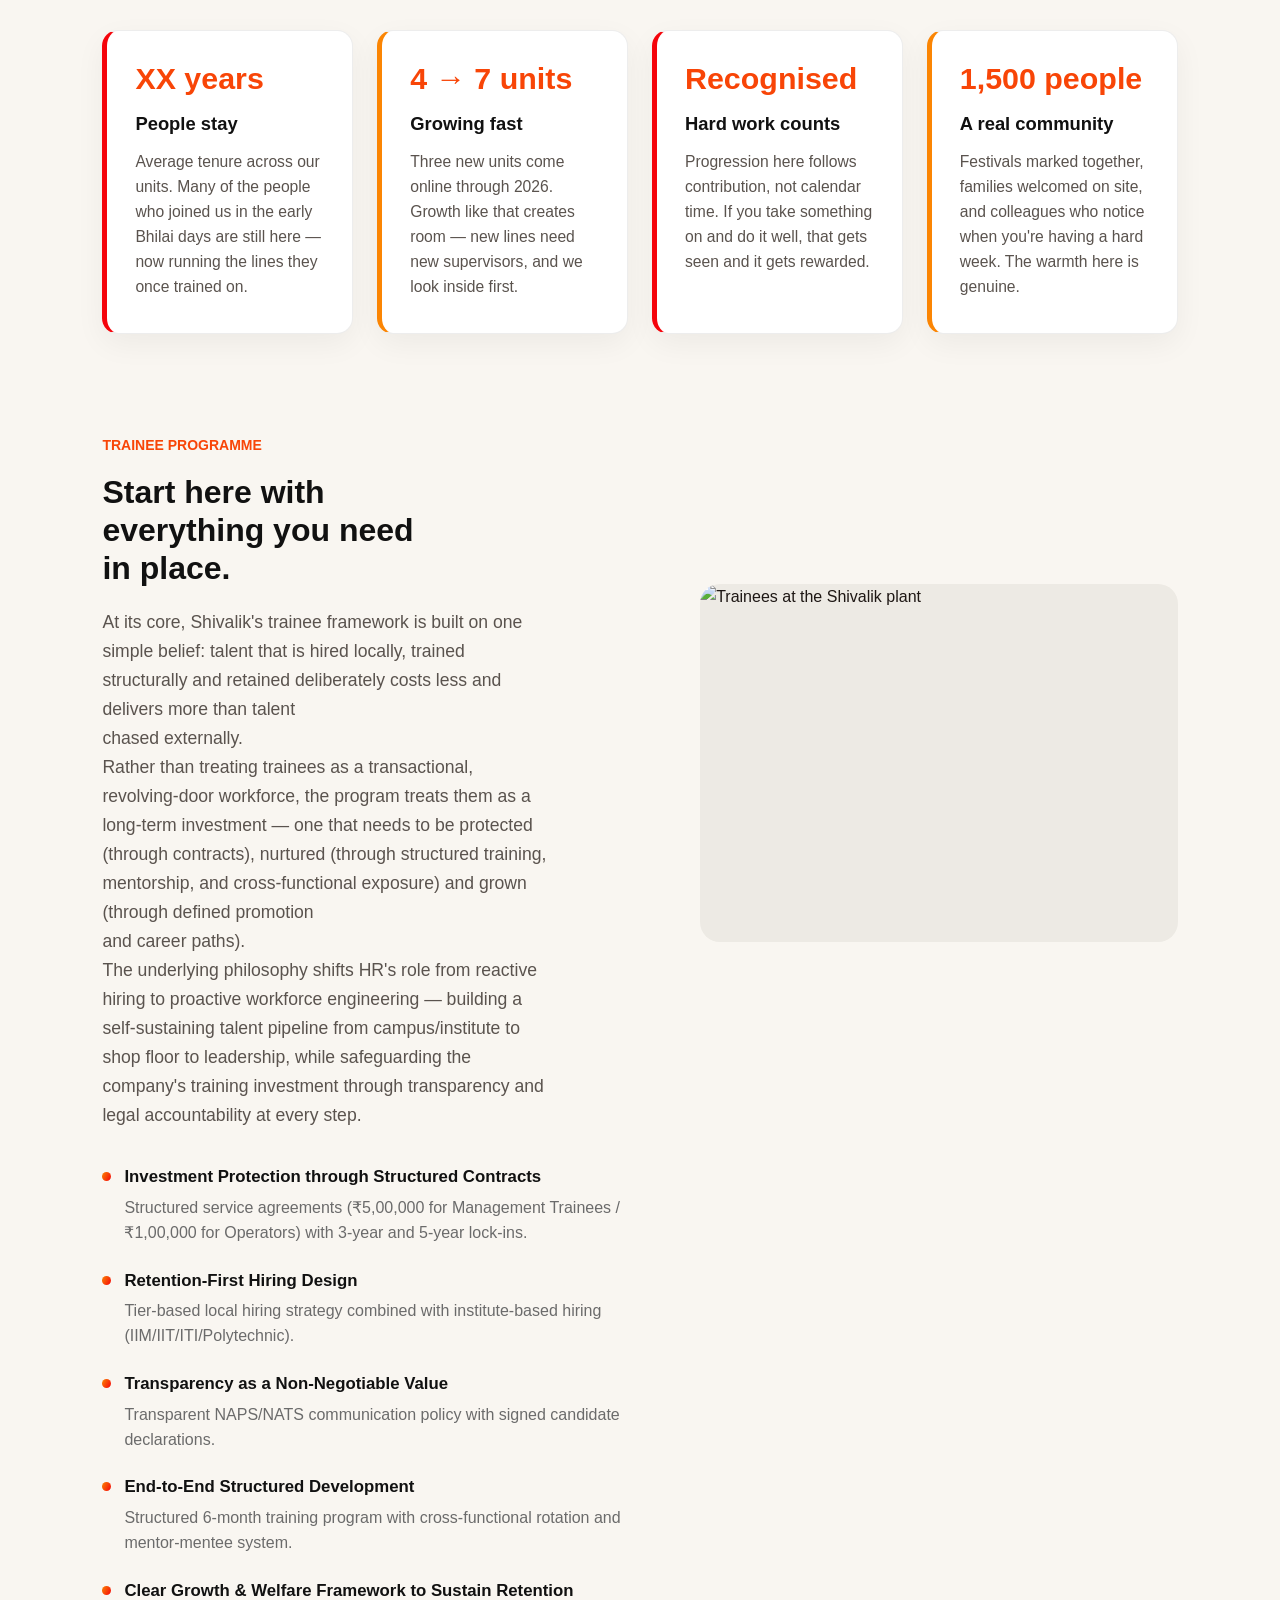
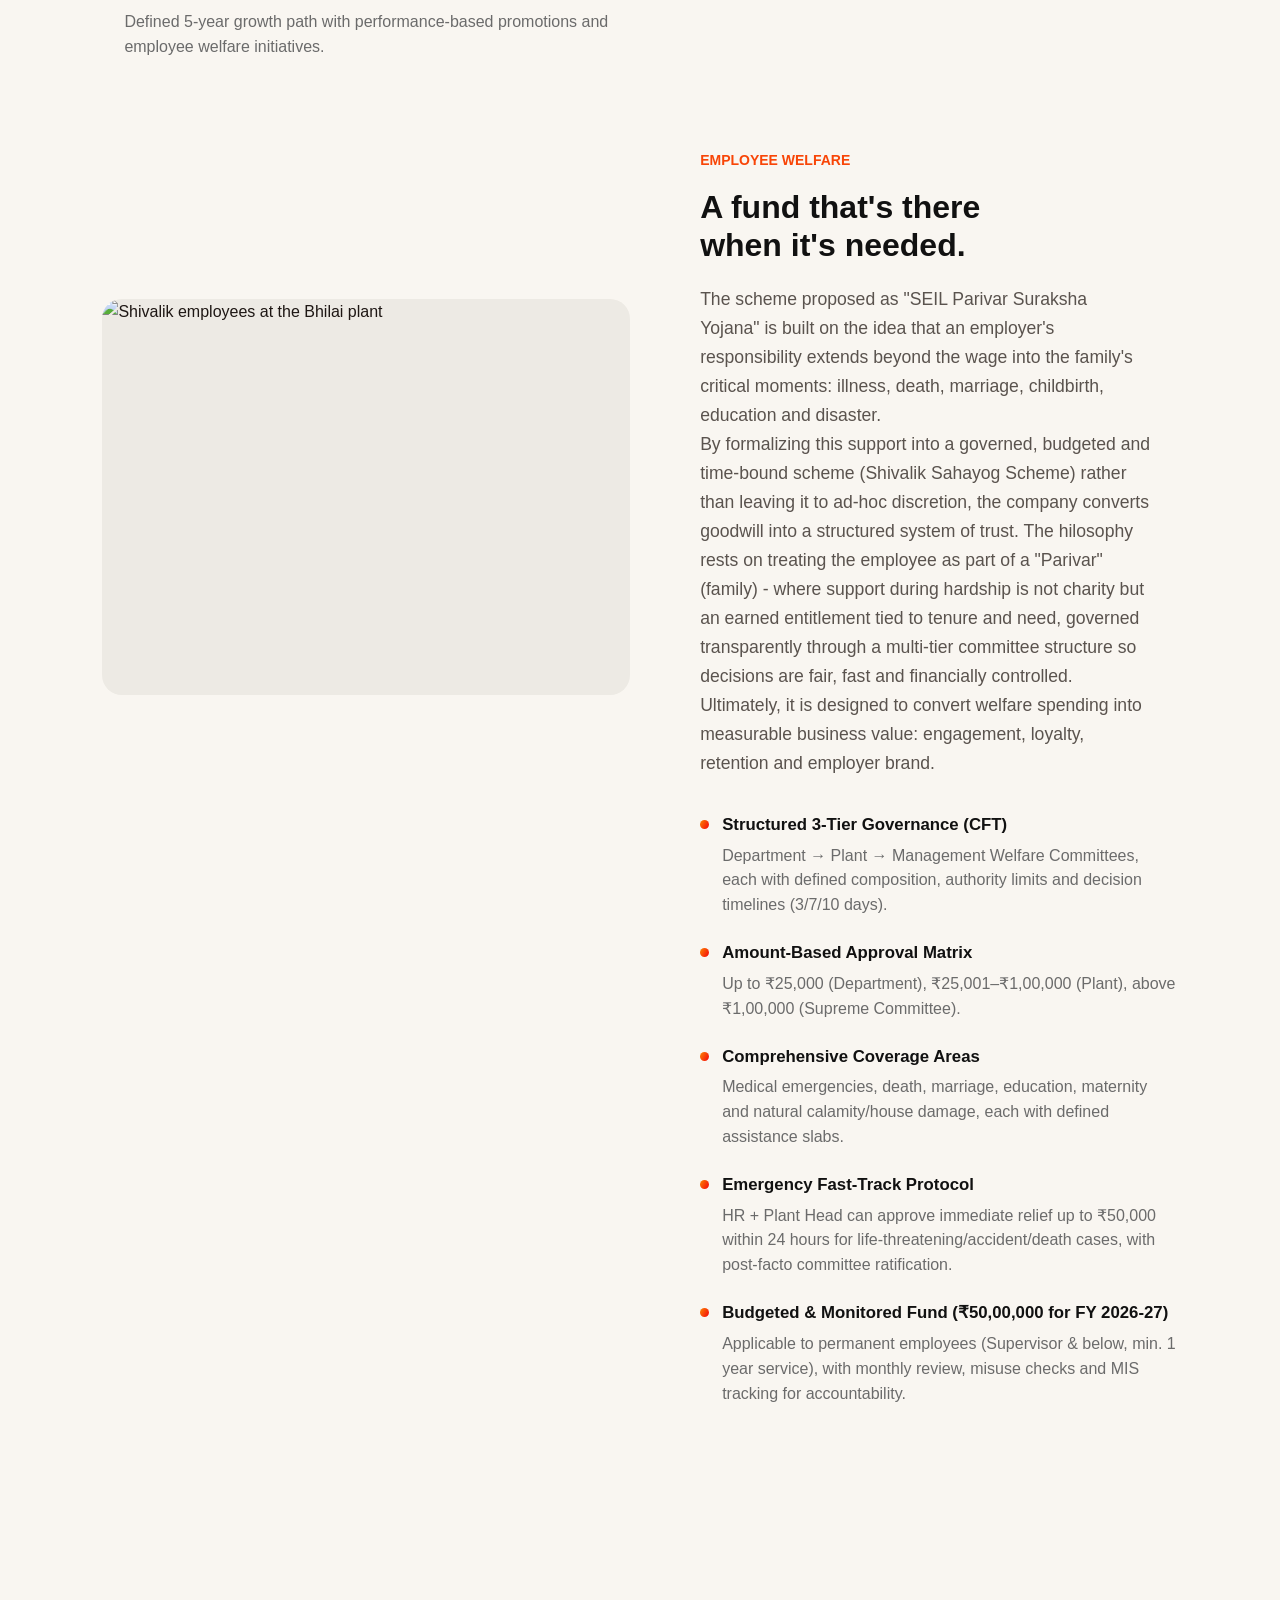
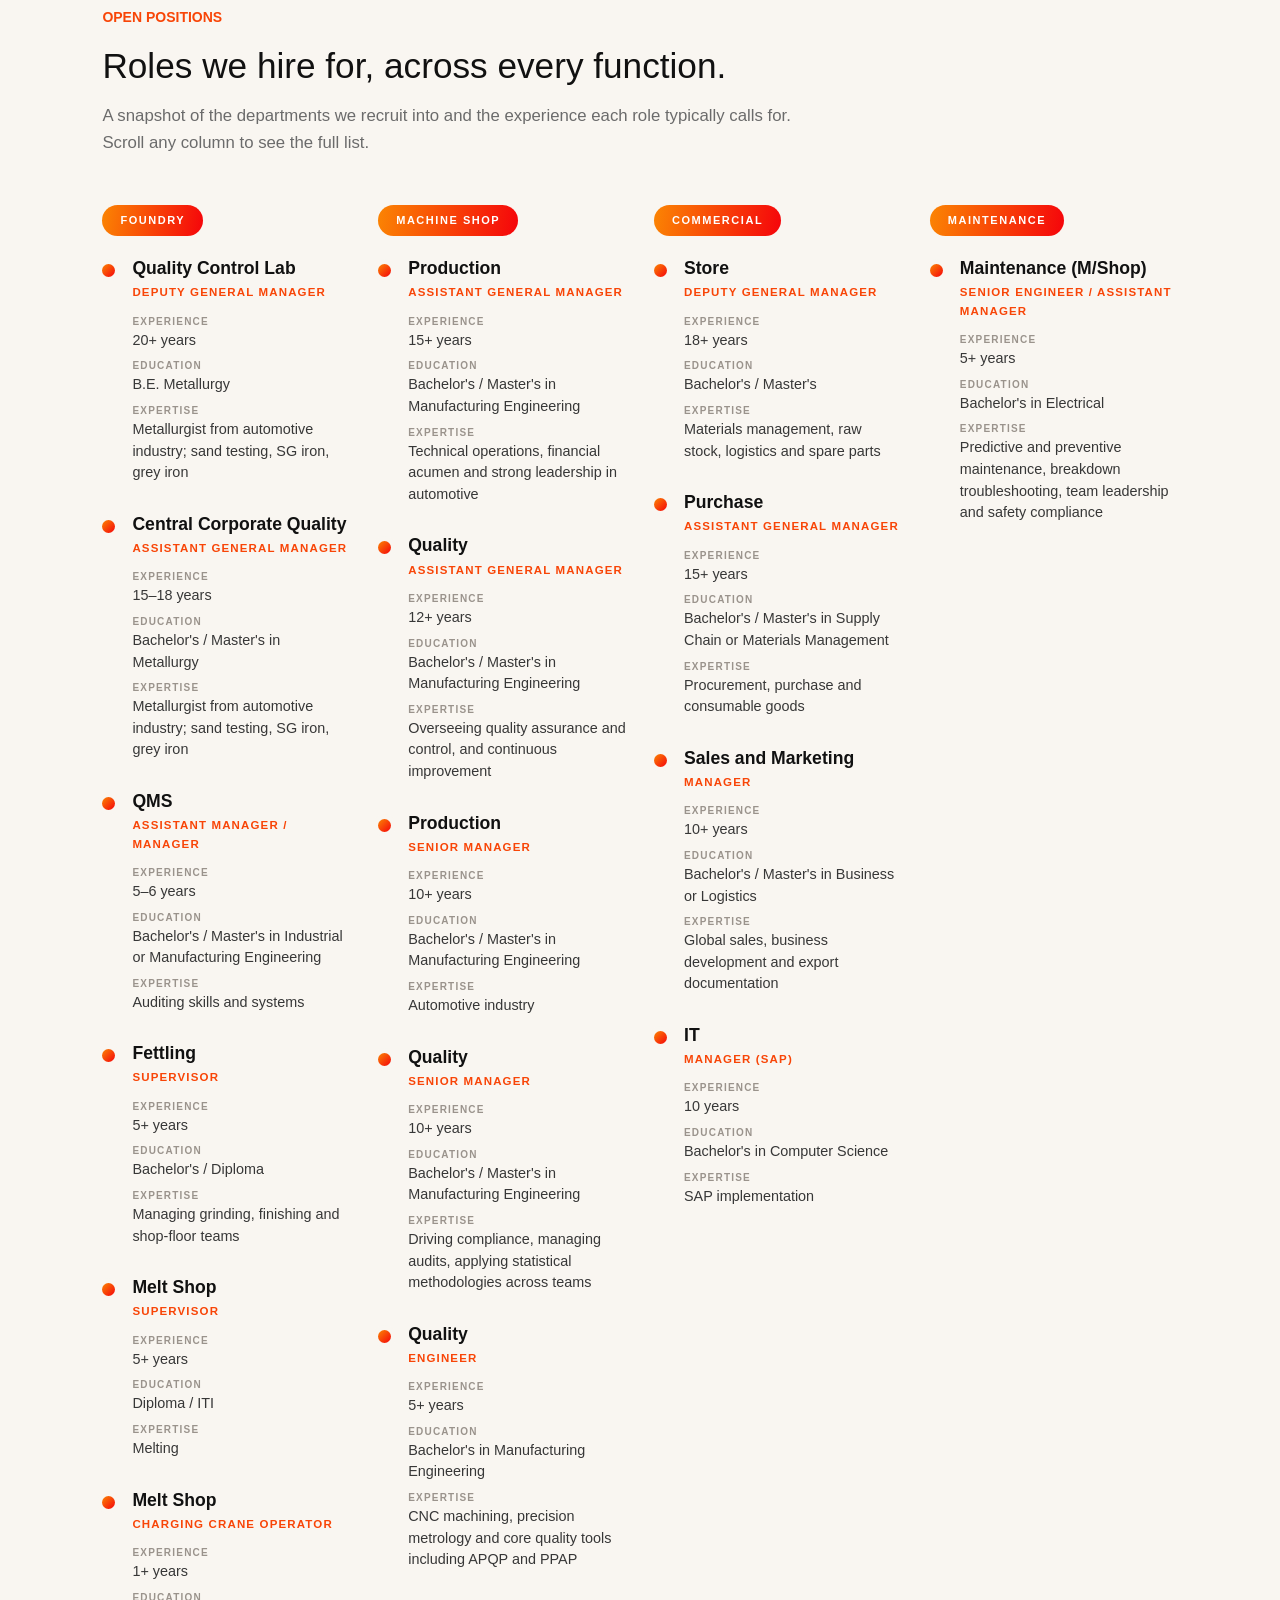
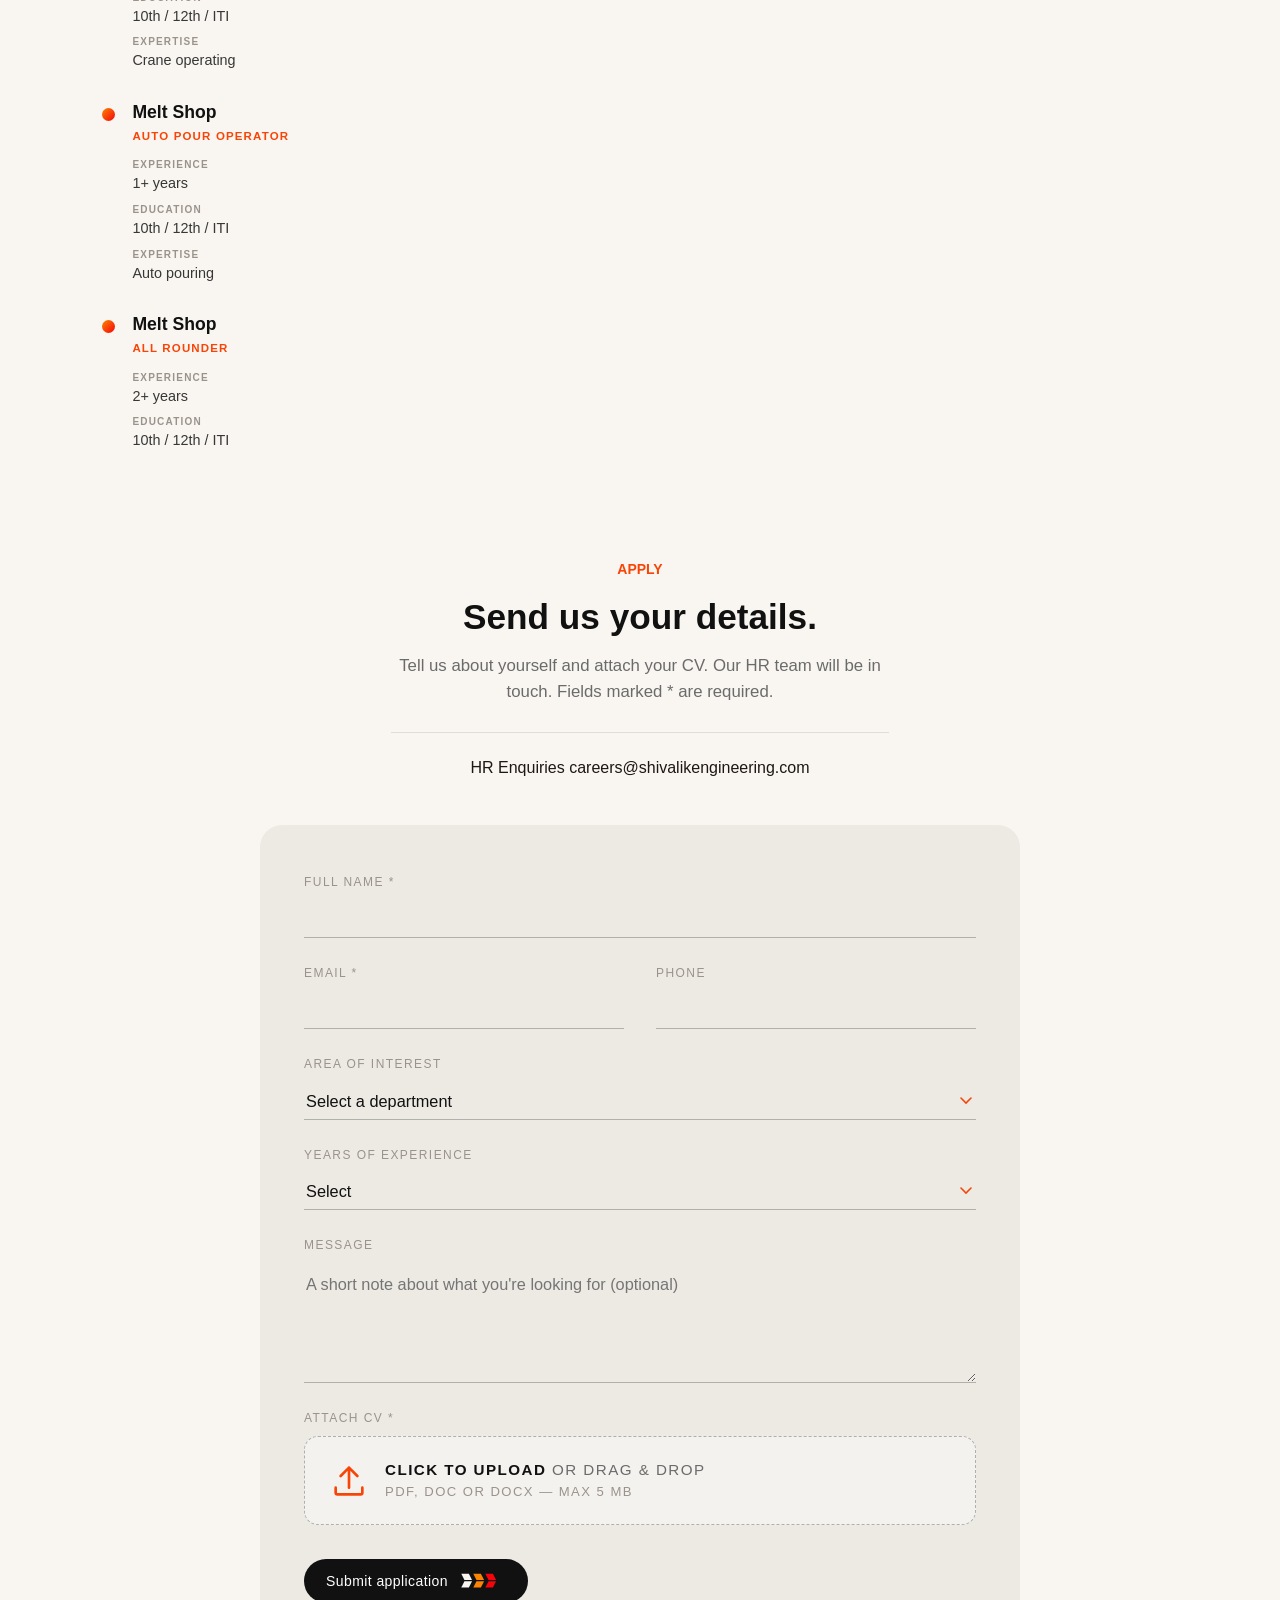
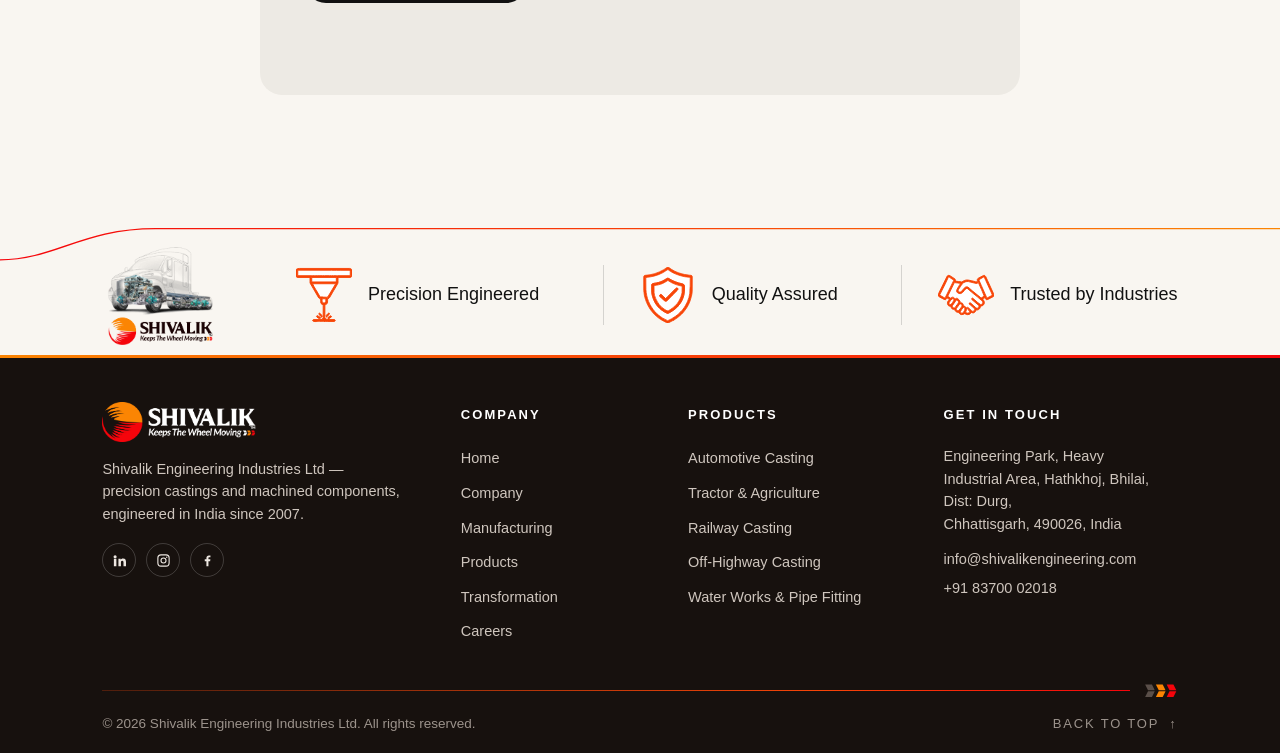
==== commit 45e863da: "prod" ====
--- a/careers.html
+++ b/careers.html
@@ -169,27 +169,43 @@
       <div class="label"><p>Trainee Programme</p></div>
       <h2>Start here with everything you need in place.</h2>
       <p>
-        Our trainee programme takes people at the beginning of their careers and
-        gives them the ground to stand on — not just the training, but the practical
-        support that makes relocating for a first job possible.
+        At its core, Shivalik's trainee framework is built on one simple belief: 
+        talent that is hired locally, trained structurally and retained deliberately 
+        costs less and delivers more than talent <br>chased externally. 
+        <br>
+        Rather than treating 
+        trainees as a transactional, revolving-door workforce, the program treats them 
+        as a long-term investment — one that needs to be protected (through contracts),
+        nurtured (through structured training, mentorship, and cross-functional exposure)
+        and grown (through defined promotion <br>and career paths). 
+        <br>
+        The underlying philosophy 
+        shifts HR's role from reactive hiring to proactive workforce engineering — 
+        building a self-sustaining talent pipeline from campus/institute to shop floor
+        to leadership, while safeguarding the company's training investment through 
+        transparency and legal accountability at every step.
       </p>
 
       <ul class="cr-prog-list">
         <li>
-          <span class="cr-prog-key">Hostel accommodation</span>
-          <span class="cr-prog-val">Company-provided residential facilities close to the plant.</span>
-        </li>
-        <li>
-          <span class="cr-prog-key">Daily transport</span>
-          <span class="cr-prog-val">Dedicated transport between accommodation and the units.</span>
-        </li>
-        <li>
-          <span class="cr-prog-key">Structured training</span>
-          <span class="cr-prog-val">Hands-on rotation across foundry, machining and quality.</span>
-        </li>
-        <li>
-          <span class="cr-prog-key">Mentorship</span>
-          <span class="cr-prog-val">Paired with senior engineers who have come up the same route.</span>
+          <span class="cr-prog-key">Investment Protection through Structured Contracts </span>
+          <span class="cr-prog-val">Structured service agreements (₹5,00,000 for Management Trainees / ₹1,00,000 for Operators) with 3-year and 5-year lock-ins. </span>
+        </li>
+        <li>
+          <span class="cr-prog-key">Retention-First Hiring Design </span>
+          <span class="cr-prog-val">Tier-based local hiring strategy combined with institute-based hiring (IIM/IIT/ITI/Polytechnic). </span>
+        </li>
+        <li>
+          <span class="cr-prog-key">Transparency as a Non-Negotiable Value </span>
+          <span class="cr-prog-val">Transparent NAPS/NATS communication policy with signed candidate declarations. </span>
+        </li>
+        <li>
+          <span class="cr-prog-key">End-to-End Structured Development </span>
+          <span class="cr-prog-val">Structured 6-month training program with cross-functional rotation and mentor-mentee system.</span>
+        </li>
+        <li>
+          <span class="cr-prog-key">Clear Growth & Welfare Framework to Sustain Retention </span>
+          <span class="cr-prog-val">Defined 5-year growth path with performance-based promotions and employee welfare initiatives.</span>
         </li>
       </ul>
     </div>
@@ -204,23 +220,42 @@
       <div class="label"><p>Employee Welfare</p></div>
       <h2>A fund that's there when it's needed.</h2>
       <p>
-        Shivalik maintains a standing welfare corpus for employees facing emergencies.
-        It exists so that a medical crisis or a family emergency doesn't become a
-        financial one — support is available quickly, without a lengthy process.
+        The scheme proposed as "SEIL Parivar Suraksha Yojana" is built on the idea 
+        that an employer's responsibility extends beyond the wage into the family's 
+        critical moments: illness, death, marriage, childbirth, education and disaster.
+        <br>
+        By formalizing this support into a governed, budgeted and time-bound scheme 
+        (Shivalik Sahayog Scheme) rather than leaving it to ad-hoc discretion, 
+        the company converts goodwill into a structured system of trust. The 
+        hilosophy rests on treating the employee as part of a "Parivar" (family) - 
+        where support during hardship is not charity but an earned entitlement tied
+        to tenure and need, governed transparently through a multi-tier committee 
+        structure so decisions are fair, fast and financially controlled. 
+        <br>Ultimately, 
+        it is designed to convert welfare spending into measurable business value: 
+        engagement, loyalty, retention and employer brand.
       </p>
 
       <ul class="cr-prog-list">
         <li>
-          <span class="cr-prog-key">Emergency corpus</span>
-          <span class="cr-prog-val">A maintained fund available to employees in urgent need.</span>
-        </li>
-        <li>
-          <span class="cr-prog-key">Medical support</span>
-          <span class="cr-prog-val">Assistance for employees and their immediate families.</span>
-        </li>
-        <li>
-          <span class="cr-prog-key">Safety first</span>
-          <span class="cr-prog-val">ISO 45001-certified operations across every unit.</span>
+          <span class="cr-prog-key">Structured 3-Tier Governance (CFT)</span>
+          <span class="cr-prog-val">Department → Plant → Management Welfare Committees, each with defined composition, authority limits and decision timelines (3/7/10 days).</span>
+        </li>
+        <li>
+          <span class="cr-prog-key">Amount-Based Approval Matrix </span>
+          <span class="cr-prog-val">Up to ₹25,000 (Department), ₹25,001–₹1,00,000 (Plant), above ₹1,00,000 (Supreme Committee).</span>
+        </li>
+        <li>
+          <span class="cr-prog-key">Comprehensive Coverage Areas </span>
+          <span class="cr-prog-val">Medical emergencies, death, marriage, education, maternity and natural calamity/house damage, each with defined assistance slabs.</span>
+        </li>
+        <li>
+          <span class="cr-prog-key">Emergency Fast-Track Protocol  </span>
+          <span class="cr-prog-val">HR + Plant Head can approve immediate relief up to ₹50,000 within 24 hours for life-threatening/accident/death cases, with post-facto committee ratification.</span>
+        </li>
+        <li>
+          <span class="cr-prog-key">Budgeted & Monitored Fund (₹50,00,000 for FY 2026-27)</span>
+          <span class="cr-prog-val">Applicable to permanent employees (Supervisor & below, min. 1 year service), with monthly review, misuse checks and MIS tracking for accountability.</span>
         </li>
       </ul>
     </div>
@@ -230,6 +265,258 @@
     </div>
   </div>
 
+</section>
+<section class="cr-roles" id="roles">
+
+  <div class="cr-roles-head">
+    <div class="label"><p>Open Positions</p></div>
+    <h2>Roles we hire for, across every function.</h2>
+    <p class="cr-roles-lead">
+      A snapshot of the departments we recruit into and the experience each
+      role typically calls for. Scroll any column to see the full list.
+    </p>
+  </div>
+
+  <div class="cr-roles-grid">
+
+    <!-- FOUNDRY -->
+    <div class="cr-dept">
+      <span class="cr-dept-tag">Foundry</span>
+      <div class="cr-dept-scroll">
+        <div class="cr-dept-inner">
+        <article class="cr-role">
+          <span class="cr-role-node"></span>
+          <h3>Quality Control Lab</h3>
+          <span class="cr-role-title">Deputy General Manager</span>
+          <ul class="cr-role-meta">
+            <li><strong>Experience</strong> 20+ years</li>
+            <li><strong>Education</strong> B.E. Metallurgy</li>
+            <li><strong>Expertise</strong> Metallurgist from automotive industry; sand testing, SG iron, grey iron</li>
+          </ul>
+        </article>
+
+        <article class="cr-role">
+          <span class="cr-role-node"></span>
+          <h3>Central Corporate Quality</h3>
+          <span class="cr-role-title">Assistant General Manager</span>
+          <ul class="cr-role-meta">
+            <li><strong>Experience</strong> 15–18 years</li>
+            <li><strong>Education</strong> Bachelor's / Master's in Metallurgy</li>
+            <li><strong>Expertise</strong> Metallurgist from automotive industry; sand testing, SG iron, grey iron</li>
+          </ul>
+        </article>
+
+        <article class="cr-role">
+          <span class="cr-role-node"></span>
+          <h3>QMS</h3>
+          <span class="cr-role-title">Assistant Manager / Manager</span>
+          <ul class="cr-role-meta">
+            <li><strong>Experience</strong> 5–6 years</li>
+            <li><strong>Education</strong> Bachelor's / Master's in Industrial or Manufacturing Engineering</li>
+            <li><strong>Expertise</strong> Auditing skills and systems</li>
+          </ul>
+        </article>
+
+        <article class="cr-role">
+          <span class="cr-role-node"></span>
+          <h3>Fettling</h3>
+          <span class="cr-role-title">Supervisor</span>
+          <ul class="cr-role-meta">
+            <li><strong>Experience</strong> 5+ years</li>
+            <li><strong>Education</strong> Bachelor's / Diploma</li>
+            <li><strong>Expertise</strong> Managing grinding, finishing and shop-floor teams</li>
+          </ul>
+        </article>
+
+        <article class="cr-role">
+          <span class="cr-role-node"></span>
+          <h3>Melt Shop</h3>
+          <span class="cr-role-title">Supervisor</span>
+          <ul class="cr-role-meta">
+            <li><strong>Experience</strong> 5+ years</li>
+            <li><strong>Education</strong> Diploma / ITI</li>
+            <li><strong>Expertise</strong> Melting</li>
+          </ul>
+        </article>
+
+        <article class="cr-role">
+          <span class="cr-role-node"></span>
+          <h3>Melt Shop</h3>
+          <span class="cr-role-title">Charging Crane Operator</span>
+          <ul class="cr-role-meta">
+            <li><strong>Experience</strong> 1+ years</li>
+            <li><strong>Education</strong> 10th / 12th / ITI</li>
+            <li><strong>Expertise</strong> Crane operating</li>
+          </ul>
+        </article>
+
+        <article class="cr-role">
+          <span class="cr-role-node"></span>
+          <h3>Melt Shop</h3>
+          <span class="cr-role-title">Auto Pour Operator</span>
+          <ul class="cr-role-meta">
+            <li><strong>Experience</strong> 1+ years</li>
+            <li><strong>Education</strong> 10th / 12th / ITI</li>
+            <li><strong>Expertise</strong> Auto pouring</li>
+          </ul>
+        </article>
+
+        <article class="cr-role">
+          <span class="cr-role-node"></span>
+          <h3>Melt Shop</h3>
+          <span class="cr-role-title">All Rounder</span>
+          <ul class="cr-role-meta">
+            <li><strong>Experience</strong> 2+ years</li>
+            <li><strong>Education</strong> 10th / 12th / ITI</li>
+          </ul>
+        </article>
+        </div>
+      </div>
+    </div>
+
+    <!-- MACHINE SHOP -->
+    <div class="cr-dept">
+      <span class="cr-dept-tag">Machine Shop</span>
+      <div class="cr-dept-scroll">
+        <div class="cr-dept-inner">
+
+        <article class="cr-role">
+          <span class="cr-role-node"></span>
+          <h3>Production</h3>
+          <span class="cr-role-title">Assistant General Manager</span>
+          <ul class="cr-role-meta">
+            <li><strong>Experience</strong> 15+ years</li>
+            <li><strong>Education</strong> Bachelor's / Master's in Manufacturing Engineering</li>
+            <li><strong>Expertise</strong> Technical operations, financial acumen and strong leadership in automotive</li>
+          </ul>
+        </article>
+
+        <article class="cr-role">
+          <span class="cr-role-node"></span>
+          <h3>Quality</h3>
+          <span class="cr-role-title">Assistant General Manager</span>
+          <ul class="cr-role-meta">
+            <li><strong>Experience</strong> 12+ years</li>
+            <li><strong>Education</strong> Bachelor's / Master's in Manufacturing Engineering</li>
+            <li><strong>Expertise</strong> Overseeing quality assurance and control, and continuous improvement</li>
+          </ul>
+        </article>
+
+        <article class="cr-role">
+          <span class="cr-role-node"></span>
+          <h3>Production</h3>
+          <span class="cr-role-title">Senior Manager</span>
+          <ul class="cr-role-meta">
+            <li><strong>Experience</strong> 10+ years</li>
+            <li><strong>Education</strong> Bachelor's / Master's in Manufacturing Engineering</li>
+            <li><strong>Expertise</strong> Automotive industry</li>
+          </ul>
+        </article>
+
+        <article class="cr-role">
+          <span class="cr-role-node"></span>
+          <h3>Quality</h3>
+          <span class="cr-role-title">Senior Manager</span>
+          <ul class="cr-role-meta">
+            <li><strong>Experience</strong> 10+ years</li>
+            <li><strong>Education</strong> Bachelor's / Master's in Manufacturing Engineering</li>
+            <li><strong>Expertise</strong> Driving compliance, managing audits, applying statistical methodologies across teams</li>
+          </ul>
+        </article>
+
+        <article class="cr-role">
+          <span class="cr-role-node"></span>
+          <h3>Quality</h3>
+          <span class="cr-role-title">Engineer</span>
+          <ul class="cr-role-meta">
+            <li><strong>Experience</strong> 5+ years</li>
+            <li><strong>Education</strong> Bachelor's in Manufacturing Engineering</li>
+            <li><strong>Expertise</strong> CNC machining, precision metrology and core quality tools including APQP and PPAP</li>
+          </ul>
+        </article>
+        </div>
+
+      </div>
+    </div>
+
+    <!-- COMMERCIAL -->
+    <div class="cr-dept">
+      <span class="cr-dept-tag">Commercial</span>
+      <div class="cr-dept-scroll">
+        <div class="cr-dept-inner">
+
+        <article class="cr-role">
+          <span class="cr-role-node"></span>
+          <h3>Store</h3>
+          <span class="cr-role-title">Deputy General Manager</span>
+          <ul class="cr-role-meta">
+            <li><strong>Experience</strong> 18+ years</li>
+            <li><strong>Education</strong> Bachelor's / Master's</li>
+            <li><strong>Expertise</strong> Materials management, raw stock, logistics and spare parts</li>
+          </ul>
+        </article>
+
+        <article class="cr-role">
+          <span class="cr-role-node"></span>
+          <h3>Purchase</h3>
+          <span class="cr-role-title">Assistant General Manager</span>
+          <ul class="cr-role-meta">
+            <li><strong>Experience</strong> 15+ years</li>
+            <li><strong>Education</strong> Bachelor's / Master's in Supply Chain or Materials Management</li>
+            <li><strong>Expertise</strong> Procurement, purchase and consumable goods</li>
+          </ul>
+        </article>
+
+        <article class="cr-role">
+          <span class="cr-role-node"></span>
+          <h3>Sales and Marketing</h3>
+          <span class="cr-role-title">Manager</span>
+          <ul class="cr-role-meta">
+            <li><strong>Experience</strong> 10+ years</li>
+            <li><strong>Education</strong> Bachelor's / Master's in Business or Logistics</li>
+            <li><strong>Expertise</strong> Global sales, business development and export documentation</li>
+          </ul>
+        </article>
+
+        <article class="cr-role">
+          <span class="cr-role-node"></span>
+          <h3>IT</h3>
+          <span class="cr-role-title">Manager (SAP)</span>
+          <ul class="cr-role-meta">
+            <li><strong>Experience</strong> 10 years</li>
+            <li><strong>Education</strong> Bachelor's in Computer Science</li>
+            <li><strong>Expertise</strong> SAP implementation</li>
+          </ul>
+        </article>
+        </div>
+
+      </div>
+    </div>
+
+    <!-- MAINTENANCE -->
+    <div class="cr-dept">
+      <span class="cr-dept-tag">Maintenance</span>
+      <div class="cr-dept-scroll">
+        <div class="cr-dept-inner">
+
+        <article class="cr-role">
+          <span class="cr-role-node"></span>
+          <h3>Maintenance (M/Shop)</h3>
+          <span class="cr-role-title">Senior Engineer / Assistant Manager</span>
+          <ul class="cr-role-meta">
+            <li><strong>Experience</strong> 5+ years</li>
+            <li><strong>Education</strong> Bachelor's in Electrical</li>
+            <li><strong>Expertise</strong> Predictive and preventive maintenance, breakdown troubleshooting, team leadership and safety compliance</li>
+          </ul>
+        </article>
+        </div>
+
+        <!-- add remaining maintenance roles here -->
+
+      </div>
+    </div>
+
+  </div>
 </section>
 
 <!-- ===========================
--- a/style.css
+++ b/style.css
@@ -89,7 +89,7 @@
     justify-content:space-between;
     align-items:center;
 
-    padding:15px 50px;
+    padding:11px 50px;
 
     border-radius:50px;
     color: #111;
@@ -417,7 +417,7 @@
     flex-direction:column;
     align-items:center;          /* centre both images as a pair */
     justify-content:center;
-    gap:24px;
+    gap:20px;
     background:transparent;
     min-width:0;                 /* lets it shrink inside the flex row */
 }
@@ -618,7 +618,7 @@
 /* ============ WHY (STICKY-SCROLL) ============ */
   .why{
     background:var(--paper);
-    padding:130px 0 60px;
+    padding:80px 0 60px;
   }
   /* left column back to its original proportion */
 
@@ -1291,7 +1291,7 @@
     z-index:5;
     background:#1e1714;
     color:#EDE7E1;
-    padding:0 0 24px;
+    padding:0 0 18px;
     border-top:3px solid transparent;
     background-image:
         linear-gradient(#17110E, #17110E),
@@ -1309,33 +1309,34 @@
 .footer-top{
     display:grid;
     grid-template-columns:1.7fr 1fr 1.15fr 1.25fr;
-    gap: 48px;;
-    padding:64px 0 52px;
+    gap:40px;                      /* was 48px */
+    padding:44px 0 36px;           /* was 64px 0 52px */
+    align-items:start;
 }
 
 /* ---------- Brand ---------- */
 
 .f-logo{
-    width:170px;                   /* was 210px */
-    margin-bottom:20px;            /* was 34px */
+    width:160px;                   /* was 170px */
+    margin-bottom:16px;            /* was 20px */
 }
 
 .f-desc{
-    max-width:400px;
-    font-size:15px;                /* was 17px */
-    line-height:1.6;               /* was 1.75 */
+    max-width:380px;
+    font-size:14.5px;
+    line-height:1.55;              /* was 1.6 */
     color:#CFC6BE;
 }
 
 .f-social{
     display:flex;
-    gap:12px;                      /* was 16px */
-    margin-top:22px;               /* was 34px */
+    gap:10px;                      /* was 12px */
+    margin-top:18px;               /* was 22px */
 }
 
 .f-social a{
-    width:38px;
-    height:38px;
+    width:34px;
+    height:34px;
     border-radius:50%;
     border:1px solid rgba(255,255,255,.18);
     display:flex;
@@ -1346,8 +1347,8 @@
 }
 
 .f-social svg{
-    width:16px;
-    height:16px;
+    width:15px;
+    height:15px;
 }
 
 .f-social a:hover{
@@ -1366,17 +1367,18 @@
     text-transform:uppercase;
     color:#fff;
     margin-bottom:20px;
+    padding-top:3px;    
 }
 
 .f-col ul{
     list-style:none;
     display:flex;
     flex-direction:column;
-    gap:11px;
+    gap:9px;
 }
 
 .f-col a{
-    font-size:15px;
+    font-size:14.5px;
     color:#CFC6BE;
     display:inline-block;
     transition:.3s var(--ease);
@@ -1389,15 +1391,15 @@
 
 .f-contact address{
     font-style:normal;
-    font-size:15px;
-    line-height:1.65;
+    font-size:14.5px;
+    line-height:1.55;              /* was 1.65 */
+    margin-bottom:13px;            /* was 16px */
     color:#CFC6BE;
-    margin-bottom:16px;
 }
 
 .f-contact a{
     display:block;
-    margin-bottom:7px;
+    margin-bottom:6px;
 }
 
 /* ---------- Bottom bar ---------- */
@@ -1406,14 +1408,14 @@
     display:flex;
     justify-content:space-between;
     align-items:center;
-    gap:20px;
-    padding-top:22px;
+    padding-top:16px;              /* was 22px */
+    gap:16px;
     border-top:1px solid var(--middle);
 }
 .footer-bottom{
     border-top:none;               /* the .footer-rule element replaces it */
 }
-
+.footer-rule{ margin-top:4px; }
 .footer-rule{
     display:flex;
     align-items:center;
@@ -1488,22 +1490,23 @@
 @media (max-width:1100px){
     .footer-top{
         grid-template-columns:1fr 1fr;
-        gap:40px 32px;
-        padding:52px 0 40px;
+        gap:34px 28px;
+        padding:38px 0 30px;
     }
     .f-brand{ grid-column:1 / -1; }
+    .f-col h4{ padding-top:0; }    /* alignment only matters in the 4-col row */
 }
 
 @media (max-width:640px){
     .footer-top{
         grid-template-columns:1fr;
-        gap:32px;
-        padding:44px 0 32px;
+        gap:28px;
+        padding:32px 0 26px;
     }
     .footer-bottom{
         flex-direction:column;
         align-items:flex-start;
-        gap:10px;
+        gap:9px;
     }
 }
 
@@ -1539,7 +1542,15 @@
     opacity:.55;
     transition:filter .4s var(--ease), opacity .4s var(--ease);
 }
-
+.client-logo--wide{
+    padding:6px;
+}
+
+.client-logo--wide img{
+    max-height:none;
+    width:100%;
+    max-width:100%;
+}
 .why-item.active .client-logo img{
     filter:grayscale(0);
     opacity:1;
@@ -2829,14 +2840,13 @@
 }
 
 .unit-row{
-    position:relative;
+    position:static;
     padding:0 0 34px;
 }
 
 .unit-node{
     position:absolute;
-    left:-30px;
-    top:6px;
+    left:0;             /* dot's left edge at 0 → centre at 7.5px = the spine */
     width:15px;
     height:15px;
     border-radius:50%;
@@ -2888,8 +2898,8 @@
 }
 
 @media (max-width:600px){
-    .unit-timeline{ padding-left:26px; }
-    .unit-node{ left:-26px; }
+    .unit-timeline{ padding-left:0px; }
+    .unit-node{ left:0px; margin-left:25px; }
     .unit-title{ font-size:1.15rem; }
     .unit-meta p{ font-size:.95rem; }
     .unit-meta p br{ display:none; }
@@ -3841,7 +3851,129 @@
 @media (max-width:480px){
     .mgmt{ padding:30px 6% 70px; }
 }
-
+/* ==========================================================
+   TEAM — management & operations (company page)
+========================================================== */
+
+.team{
+    background:var(--light);
+    padding:20px 8% 80px;
+}
+
+.team--ops{ padding-top:0; }
+
+.team-head{
+    max-width:760px;
+    margin-bottom:44px;
+}
+
+.team-head h2{
+    font-family:"balto", sans-serif;
+    font-weight:500;
+    font-size:2rem;
+    line-height:1.2;
+    color:var(--ink);
+    margin-top:14px;
+}
+
+.team-grid{
+    display:grid;
+    grid-template-columns:repeat(4, 1fr);
+    gap:26px;
+    align-items:stretch;
+}
+
+.team-card{
+    display:flex;
+    flex-direction:column;
+    background:#fff;
+    border:1px solid rgba(0,0,0,.07);
+    border-radius:16px;
+    overflow:hidden;
+    box-shadow:0 10px 30px rgba(0,0,0,.05);
+    transition:transform .4s var(--ease), box-shadow .4s var(--ease);
+}
+
+.team-card:hover{
+    transform:translateY(-4px);
+    box-shadow:0 18px 40px rgba(0,0,0,.10);
+}
+
+.team-photo{
+    aspect-ratio:1 / 1;
+    background:#EDEAE4;
+    flex:0 0 auto;
+    overflow:hidden;
+}
+
+.team-photo img{
+    width:100%;
+    height:100%;
+    object-fit:cover;
+    object-position:center top;
+    transition:transform .8s var(--ease);
+}
+
+.team-card:hover .team-photo img{ transform:scale(1.04); }
+
+.team-copy{
+    flex:1;
+    display:flex;
+    flex-direction:column;
+    align-items:flex-start;
+    padding:24px 22px 26px;
+    border-top:3px solid transparent;
+    background-image:
+        linear-gradient(#fff, #fff),
+        linear-gradient(90deg, var(--orange), var(--red));
+    background-origin:border-box;
+    background-clip:padding-box, border-box;
+}
+
+.team-copy h3{
+    font-family:"balto", sans-serif;
+    font-weight:600;
+    font-size:1.1rem;
+    line-height:1.2;
+    color:var(--ink);
+    margin-bottom:8px;
+}
+
+.team-role{
+    display:inline-block;
+    font-family:"General", sans-serif;
+    font-weight:700;
+    font-size:10px;
+    letter-spacing:.12em;
+    text-transform:uppercase;
+    color:#fff;
+    padding:5px 12px;
+    border-radius:40px;
+    background:linear-gradient(100deg, var(--orange), var(--red));
+    margin-bottom:14px;
+}
+
+.team-copy p{
+    font-size:.92rem;
+    line-height:1.6;
+    color:#5a534e;
+}
+
+/* ---------- Responsive ---------- */
+
+@media (max-width:1100px){
+    .team-grid{ grid-template-columns:repeat(3, 1fr); gap:22px; }
+}
+
+@media (max-width:860px){
+    .team-grid{ grid-template-columns:repeat(2, 1fr); }
+    .team-head h2{ font-size:1.7rem; }
+}
+
+@media (max-width:520px){
+    .team{ padding:20px 6% 60px; }
+    .team-grid{ grid-template-columns:1fr; gap:20px; max-width:420px; }
+}
 /* ==========================================================
 MISSION
 ========================================================== */
@@ -4140,7 +4272,7 @@
     font-weight:400;
     font-size:1.1em;
     color:#8a8580;
-    padding:15px 16px;
+    padding:11px 16px;
     border-radius:60px;
     white-space:nowrap;
     transition:.35s var(--ease);
@@ -4149,7 +4281,7 @@
 /* label row — fixed below the navbar, glass style matching it */
 .prod-tab-labels{
     position:fixed;                /* was sticky */
-    top:115px;                     /* clears the fixed navbar */
+    top:105px;                     /* clears the fixed navbar */
     left:120px;                    /* matches .prod's default side padding */
     right:120px;
     z-index:900;
@@ -4466,7 +4598,7 @@
 
 .prod-gallery{
     display:grid;
-    grid-template-columns:repeat(auto-fill, minmax(150px, 1fr));
+    grid-template-columns:repeat(auto-fill, minmax(240px, 1fr));
     gap:16px;
     margin-top:32px;
 }
@@ -4475,11 +4607,12 @@
     width:100%;
     aspect-ratio:1 / 1;
     object-fit:contain;
-    padding:14px;
+    padding:0px;
     background:#fff;
     border:1px solid rgba(0,0,0,.07);
     border-radius:12px;
     display:block;
+
 }
 
 /* ---------- responsive ---------- */
@@ -4559,13 +4692,16 @@
 }
 
 .oem-title{
-    display:block;
+    display:inline-block;
     font-family:"General", sans-serif;
     font-weight:700;
-    font-size:12px;
+    font-size:11px;
     letter-spacing:.14em;
     text-transform:uppercase;
-    color:var(--middle);
+    color:#fff;
+    padding:6px 16px;
+    border-radius:40px;
+    background:linear-gradient(100deg, var(--orange), var(--red));
     margin-bottom:26px;
 }
 
@@ -4577,10 +4713,13 @@
 }
 
 .oem-logo{
-    height:52px;
+    height:60px;
     display:flex;
     align-items:center;
     justify-content:center;
+    background: white;
+    padding: 10px;
+    border-radius: 10px;
 }
 
 .oem-logo img{
@@ -4593,6 +4732,64 @@
     .oem-panel{ padding:28px 24px; }
     .oem-logos{ gap:26px; }
     .oem-logo{ height:42px; }
+}
+/* ---------- OEM panel split into two groups ---------- */
+
+.oem-panel--split{
+    display:grid;
+    grid-template-columns:1fr 1fr;
+    gap:44px;
+    align-items:start;
+}
+
+.oem-panel--split .oem-group{
+    margin-top:0;
+}
+
+.oem-panel--split .oem-cat{
+    display:inline-block;
+    font-family:"General", sans-serif;
+    font-weight:700;
+    font-size:11px;
+    letter-spacing:.14em;
+    text-transform:uppercase;
+    color:#fff;
+    padding:6px 16px;
+    border-radius:40px;
+    background:linear-gradient(100deg, var(--orange), var(--red));
+    margin-bottom:22px;
+}
+
+.oem-panel--split .oem-logos{
+    display:flex;
+    flex-wrap:wrap;
+    align-items:center;
+    gap:26px 30px;
+}
+
+.oem-panel--split .oem-logo{
+    height:60px;
+}
+
+/* a divider between the two columns */
+.oem-panel--split .oem-group:first-child{
+    padding-right:44px;
+    border-right:1px solid rgba(0,0,0,.1);
+}
+
+@media (max-width:900px){
+    .oem-panel--split{ grid-template-columns:1fr; gap:34px; }
+    .oem-panel--split .oem-group:first-child{
+        padding-right:0;
+        padding-bottom:30px;
+        border-right:none;
+        border-bottom:1px solid rgba(0,0,0,.1);
+    }
+}
+
+@media (max-width:560px){
+    .oem-panel--split .oem-logos{ gap:20px 24px; }
+    .oem-panel--split .oem-logo{ height:34px; }
 }
 
 /* ==========================================================
@@ -4867,24 +5064,6 @@
        (your CSS already has a 760px block doing this — this reinforces it) */
     .unit-timeline::before{ left:7px; }
 
-    .unit-row{
-        grid-template-columns:24px 1fr;
-        padding:22px 0 30px;
-    }
-    .unit-title{
-        grid-column:2;
-        text-align:left;
-        padding-right:0;
-        margin-bottom:10px;
-        font-size:1.35rem;
-    }
-    .unit-node{
-        position:absolute;
-        left:7px;
-        grid-column:1;
-        grid-row:1;
-        margin-top:6px;
-    }
     .unit-meta{
         grid-column:2;
         padding-left:0;
@@ -4992,7 +5171,7 @@
 
     .prod-tab-labels{
         position:fixed;
-        top:96px;
+        top: 132px;
         left:16px;
         right:16px;
         z-index:900;
@@ -5276,43 +5455,44 @@
 ========================================================== */
 
 .trans-tabs{
-    position:fixed;                /* was sticky — now pinned to the viewport */
-    top:115px;                     /* sits just below the fixed navbar */
+    position:fixed;
+    top:105px;
     left:120px;
-    right:60px;                     /* lines up with the section's own padding */
+    right:120px;            /* was 60px — now symmetric */
     z-index:900;
 
     display:flex;
-    gap:20px;
-    max-width:520px;
-
-    /* same glass treatment as .navbar */
+    gap:0;                  /* was 20px — pills sit flush, like .prod-tab-labels */
+    /* max-width:520px  ← deleted */
+
     background:rgba(60, 59, 58, 0.45);
     backdrop-filter:blur(18px) saturate(1.3);
     -webkit-backdrop-filter:blur(18px) saturate(1.3);
     border:1px solid rgba(255,255,255,.10);
 
     border-radius:60px;
-    padding:10px;
+    padding:6px;            /* was 10px — matches .prod-tab-labels */
+}
+
+.trans-tab{
+    flex:1 1 0;             /* was flex:1 — equal columns */
+    text-align:center;
+    padding:11px 16px;      /* was 12px 20px */
+    border:none;
+    border-radius:60px;
+    background:none;
+    cursor:pointer;
+    font-family:"balto", sans-serif;
+    font-weight:400;
+    font-size:1.1em;
+    color:#8a8580;
+    white-space:nowrap;
+    transition:.35s var(--ease);
 }
 
 /* no longer needed — the glass bg replaces the old opaque backing */
 .trans-tabs::before{
     display:none;
-}
-.trans-tab{
-    flex:1;
-    text-align:center;
-    padding:12px 20px;
-    border:none;                 /* kill the default button border */
-    border-radius:60px;
-    background:none;             /* inactive = transparent, not outlined */
-    cursor:pointer;
-    font-family:"balto", sans-serif;
-    font-weight:400;
-    font-size:1.10rem;
-    color: grey;
-    transition:.35s var(--ease);
 }
 
 /* .trans-tab::after{
@@ -5340,8 +5520,12 @@
 ========================================================== */
 
 .trans-panel{
-    animation:transIn .5s var(--ease);
-}
+    animation:none;              /* they're all visible now */
+    padding-top:80px;
+    scroll-margin-top:180px;     /* stops the fixed navbar + tabs covering the heading */
+}
+
+.trans-panel:first-of-type{ padding-top:0; }
 
 .trans-panel[hidden]{ display:none; }
 
@@ -5549,7 +5733,7 @@
     /* tabs fixed just below the navbar, always visible */
     .trans-tabs{
         position:fixed;
-        top:96px;                 /* sits just under the mobile navbar */
+        top:60px;                 /* sits just under the mobile navbar */
         left:16px;
         right:16px;
         z-index:900;              /* above content, below the burger(1003)/overlay(1001) */
@@ -6160,7 +6344,7 @@
     display:grid;
     grid-template-columns:1.05fr .95fr;
     gap:70px;
-    align-items:center;
+    align-items:flex-start;
     margin-bottom:90px;
 }
 
@@ -6227,6 +6411,7 @@
     overflow:hidden;
     aspect-ratio:4 / 3;
     background:#EDEAE4;
+    margin-top: 150px;
 }
 
 .cr-prog-visual img{
@@ -6849,34 +7034,450 @@
 /* ---------- Responsive ---------- */
 
 @media (max-width:1024px){
-    .trust-band{ padding:48px 6% 36px; }
+    .trust-band{ padding:10px 6% 10px; }
     .trust-band-inner{ gap:32px; }
     .trust-band .trust-item{ padding-left:24px; gap:12px; }
-    .trust-band .trust-item svg{ width:30px; height:30px; }
-    .trust-band .trust-item span{ font-size:13.5px; }
+    .trust-band .trust-item svg{ width:50px; height:50px; }
+    .trust-band .trust-item span{ font-size:17.5px; }
 }
 
 @media (max-width:768px){
+    .trust-band{ padding:0 5% 16px; }
+
     .trust-band-inner{
-        flex-direction:column;
+        flex-direction:row;
         align-items:flex-start;
-        gap:28px;
-    }
-    .trust-band-logo{ width:150px; }
+        gap:24px;
+        padding-top:18px;
+    }
+
+    .trust-band-logo{
+        height:auto;
+        width:110px;
+        flex:0 0 auto;
+    }
+
+    .trust-band-logo img{
+        width:100%;
+        height:auto;
+        object-position:left center;
+    }
 
     .trust-band-items{
-        width:100%;
-        flex-direction:column;
-        align-items:stretch;
-        gap:0;
-    }
-
+        flex-direction:column;      /* the three stack */
+        align-items:flex-start;
+        gap:12px;
+        min-width:0;
+    }
     .trust-band .trust-item{
         flex:none;
-        padding:14px 0;
-        border-left:none;
-        border-top:1px solid rgba(0,0,0,.12);
-    }
-    .trust-band .trust-item:first-child{ border-top:none; padding-top:0; }
-    .trust-band .trust-item span{ max-width:none; font-size:15px; }
+        flex-direction:row;
+        align-items:center;
+        text-align:left;
+        gap:16px;
+        padding:0;
+        border:none;
+        width:100%;
+    }
+
+    .trust-band .trust-item svg{
+        width:34px;
+        height:34px;
+        flex:0 0 34px;
+        display:block;
+    }
+
+    .trust-band .trust-item span{
+        font-size:13px;
+        line-height:1.25;
+        white-space:nowrap;
+        max-width:none;
+    }
+}
+
+@media (max-width:480px){
+    .trust-band{ padding:0 6% 14px; }
+    .trust-band-inner{ gap:18px; padding-top:16px; }
+
+    .trust-band-logo{ width:88px; }
+
+    .trust-band-items{ gap:10px; }
+
+    .trust-band .trust-item{
+        gap:0;
+        padding:0;
+        margin-left:0;
+        align-items:center;
+    }
+
+    .trust-band .trust-item svg{
+        width:24px;
+        height:24px;
+        flex:0 0 38px;
+        margin-right:12px;
+    }
+    .trust-band .trust-item span{ font-size:12px; white-space:nowrap;}
+}
+/* ==========================================================
+   D&B BADGE — hero
+========================================================== */
+
+.dnb-row{
+    display:flex;
+    align-items:center;
+    gap:4px;
+    margin-bottom:28px;
+}
+
+/* the seal — bare, no pill behind it */
+.dnb-seal{
+    flex:0 0 auto;
+    display:block;
+    transition:transform .35s var(--ease);
+}
+
+.dnb-seal:hover{ transform:translateY(-2px); }
+
+.dnb-seal img{
+    width:auto;
+    height:76px;
+    object-fit:contain;
+    display:block;
+    filter:drop-shadow(0 3px 10px rgba(0,0,0,.35));
+}
+
+.dnb-num{
+    flex:0 0 auto;
+    display:inline-flex;
+    align-items:center;
+    padding:15px 30px;
+    margin-top: 5px;
+    border-radius:60px;
+    background:rgba(60,59,58,0.45);
+    backdrop-filter:blur(18px) saturate(1.3);
+    -webkit-backdrop-filter:blur(18px) saturate(1.3);
+    border:1px solid rgba(255,255,255,.10);
+    font-family:"balto", sans-serif;
+    font-weight:400;
+    font-size:15px;
+    letter-spacing:.02em;
+    text-transform:uppercase;
+    color:var(--light);
+    white-space:nowrap;
+}
+
+@media (max-width:768px){
+    .dnb-row{ gap:4px; margin-bottom:22px; }
+    .dnb-seal img{ height:58px; }
+    .dnb-num{ padding:13px 22px; font-size:14px; }
+}
+
+@media (max-width:480px){
+    .dnb-seal img{ height:50px; }
+    .dnb-num{ padding:11px 18px; font-size:13px; }
+}
+@media (max-width:768px){
+    .units{ padding-top:210px; }        /* manufacturing */
+    .prod-panel{ padding-top:210px; }   /* products */
+    .trans-head{ padding-top:210px; }   /* transformation */
+}
+/* ==========================================================
+   NAV + SUBNAV — compressed across breakpoints
+   append at end of style.css
+========================================================== */
+
+/* ---------- iPad (769–1366px) ---------- */
+@media (min-width:769px) and (max-width:1366px){
+    .navbar{
+        top:18px;
+        left:20px;
+        right:20px;
+        padding:10px 24px;
+    }
+    .logo{ width:135px; }
+    nav ul{ gap:20px; }
+    nav a{ font-size:11.5px; letter-spacing:.07em; }
+    .button{ padding:7px 22px; font-size:13px; }
+
+    .prod-tab-labels,
+    .trans-tabs{
+        top:84px;
+        left:30px;
+        right:30px;
+        padding:5px;
+        max-width:none;
+    }
+    .prod-tab-label,
+    .trans-tab{
+        padding:10px 12px;
+        font-size:.95rem;
+    }
+}
+
+/* ---------- Tablet / large phone (≤900px) ---------- */
+@media (max-width:900px){
+    .navbar{
+        top:20px;
+        left:16px;
+        right:16px;
+        padding:11px 20px;
+    }
+    .logo{ width:125px; }
+
+    .nav-burger{
+        top:28px;
+        right:28px;
+        width:38px;
+        height:38px;
+    }
+    .nav-burger span{ width:22px; }
+}
+
+/* ---------- Mobile (≤768px) ---------- */
+@media (max-width:768px){
+    .navbar{
+        top:20px;
+        left:14px;
+        right:14px;
+        padding:11px 18px;
+    }
+    .logo{ width:115px; }
+
+    .nav-burger{ top:28px; right:24px; }
+
+    .prod-tab-labels{
+        top:80px;               /* was 132px */
+        left:14px;
+        right:14px;
+        gap:5px;
+        padding:6px;
+        border-radius:20px;
+    }
+    .prod-tab-label{
+        font-size:.74rem;
+        padding:8px 5px;
+        min-height:36px;
+        border-radius:14px;
+        line-height:1.2;
+    }
+
+    .trans-tabs{
+        top:80px;               /* was 132px */
+        left:14px;
+        right:14px;
+        gap:5px;
+        padding:6px;
+        border-radius:40px;
+    }
+    .trans-tab{
+        font-size:.8rem;
+        padding:8px 10px;
+    }
+
+    /* content clearance — recalculated for the shorter bars */
+    .units{ padding-top:160px; }
+    .prod-panel{ padding-top:160px; }
+    .trans-head{ padding-top:160px; }
+}
+
+/* ---------- Small phone (≤480px) ---------- */
+@media (max-width:480px){
+    .navbar{ padding:11px 16px; }
+    .logo{ width:105px; }
+    .nav-burger{ top:28px; right:20px; width:34px; height:34px; }
+    .nav-burger span{ width:20px; }
+
+    .prod-tab-labels,
+    .trans-tabs{ top:76px; left:12px; right:12px; }
+    .prod-tab-label{ font-size:.7rem; padding:7px 4px; min-height:34px; }
+    .trans-tab{ font-size:.75rem; padding:7px 8px; }
+
+    .units,
+    .prod-panel,
+    .trans-head{ padding-top:150px; }
+}
+/* ==========================================================
+   UNITS TIMELINE — node alignment (overrides all earlier rules)
+========================================================== */
+
+.unit-row{
+    position:relative;
+    padding:0 0 34px;
+}
+
+.unit-node{
+    position:absolute;
+    left:-30px;             /* pulls back to the timeline's border edge */
+    top:6px;
+    width:15px;
+    height:15px;
+    border-radius:50%;
+    box-shadow:0 0 0 5px var(--light);
+    z-index:1;
+    margin:0;
+}
+
+@media (max-width:600px){
+    .unit-timeline{ padding-left:26px; }
+    .unit-node{
+        left:-26px;
+        margin-left:0;
+        width:13px;
+        height:13px;
+    }
+}
+/* ==========================================================
+   CAREERS — recruitment tracker by department
+========================================================== */
+
+.cr-roles{
+    background:var(--light);
+    padding:70px 8% 60px;
+}
+
+.cr-roles-head{
+    max-width:720px;
+    margin-bottom:48px;
+}
+
+.cr-roles-head h2{
+    font-family:"balto", sans-serif;
+    font-weight:500;
+    font-size:2.2rem;
+    line-height:1.2;
+    color:var(--ink);
+    margin-top:16px;
+}
+
+.cr-roles-lead{
+    margin-top:16px;
+    font-size:1.05rem;
+    line-height:1.6;
+    color:#6b6b6b;
+}
+
+.cr-roles-grid{
+    display:grid;
+    grid-template-columns:repeat(4, 1fr);
+    gap:28px;
+    align-items:start;
+}
+
+.cr-dept{ min-width:0; }
+
+.cr-dept-tag{
+    display:inline-block;
+    font-family:"General", sans-serif;
+    font-weight:700;
+    font-size:11px;
+    letter-spacing:.14em;
+    text-transform:uppercase;
+    color:#fff;
+    padding:7px 18px;
+    border-radius:40px;
+    margin-bottom:22px;
+    background:linear-gradient(100deg, var(--orange), var(--red));
+}
+
+/* ---------- the scrolling column ---------- */
+
+/* ---------- the column ---------- */
+
+.cr-dept-scroll{
+    position:relative;
+    padding-left:30px;
+}
+
+.cr-dept-scroll::before{
+    content:"";
+    position:absolute;
+    top:6px;
+    bottom:6px;                        /* was 0 — meets the last node */
+    left:7px;
+    width:2px;
+    background:linear-gradient(180deg, var(--orange), var(--red));
+    transform:scaleY(var(--spine, 0));
+    transform-origin:top;
+}
+
+/* ---------- a role ---------- */
+
+.cr-role{
+    position:relative;
+    padding:0 0 30px;
+}
+
+.cr-role:last-child{ padding-bottom:6px; }
+
+.cr-role-node{
+    position:absolute;
+    left:-30px;
+    top:6px;
+    width:13px;
+    height:13px;
+    border-radius:50%;
+    background:linear-gradient(135deg, var(--orange), var(--red));
+    box-shadow:0 0 0 5px var(--light);
+    z-index:1;
+}
+
+.cr-role h3{
+    font-family:"balto", sans-serif;
+    font-weight:600;
+    font-size:1.1rem;
+    line-height:1.2;
+    color:var(--ink);
+    margin-bottom:4px;
+}
+
+.cr-role-title{
+    display:block;
+    font-family:"General", sans-serif;
+    font-weight:700;
+    font-size:11.5px;
+    letter-spacing:.1em;
+    text-transform:uppercase;
+    color:var(--middle);
+    margin-bottom:12px;
+}
+
+.cr-role-meta{
+    list-style:none;
+    display:flex;
+    flex-direction:column;
+    gap:7px;
+    margin:0;
+    padding:0;
+}
+
+.cr-role-meta li{
+    font-size:.9rem;
+    line-height:1.5;
+    color:#373737;
+}
+
+.cr-role-meta strong{
+    display:block;
+    font-family:"General", sans-serif;
+    font-weight:700;
+    font-size:10px;
+    letter-spacing:.12em;
+    text-transform:uppercase;
+    color:#9a938c;
+    margin-bottom:1px;
+}
+
+/* ---------- Responsive ---------- */
+
+@media (max-width:1100px){
+    .cr-roles-grid{ grid-template-columns:1fr 1fr; gap:36px 28px; }
+}
+
+@media (max-width:640px){
+    .cr-roles{ padding:50px 6% 40px; }
+    .cr-roles-head h2{ font-size:1.7rem; }
+    .cr-roles-grid{ grid-template-columns:1fr; gap:34px; }
+    .cr-dept-scroll{ padding-left:26px; }
+    .cr-role-node{ left:-26px; }
+    .cr-role h3{ font-size:1rem; }
 }
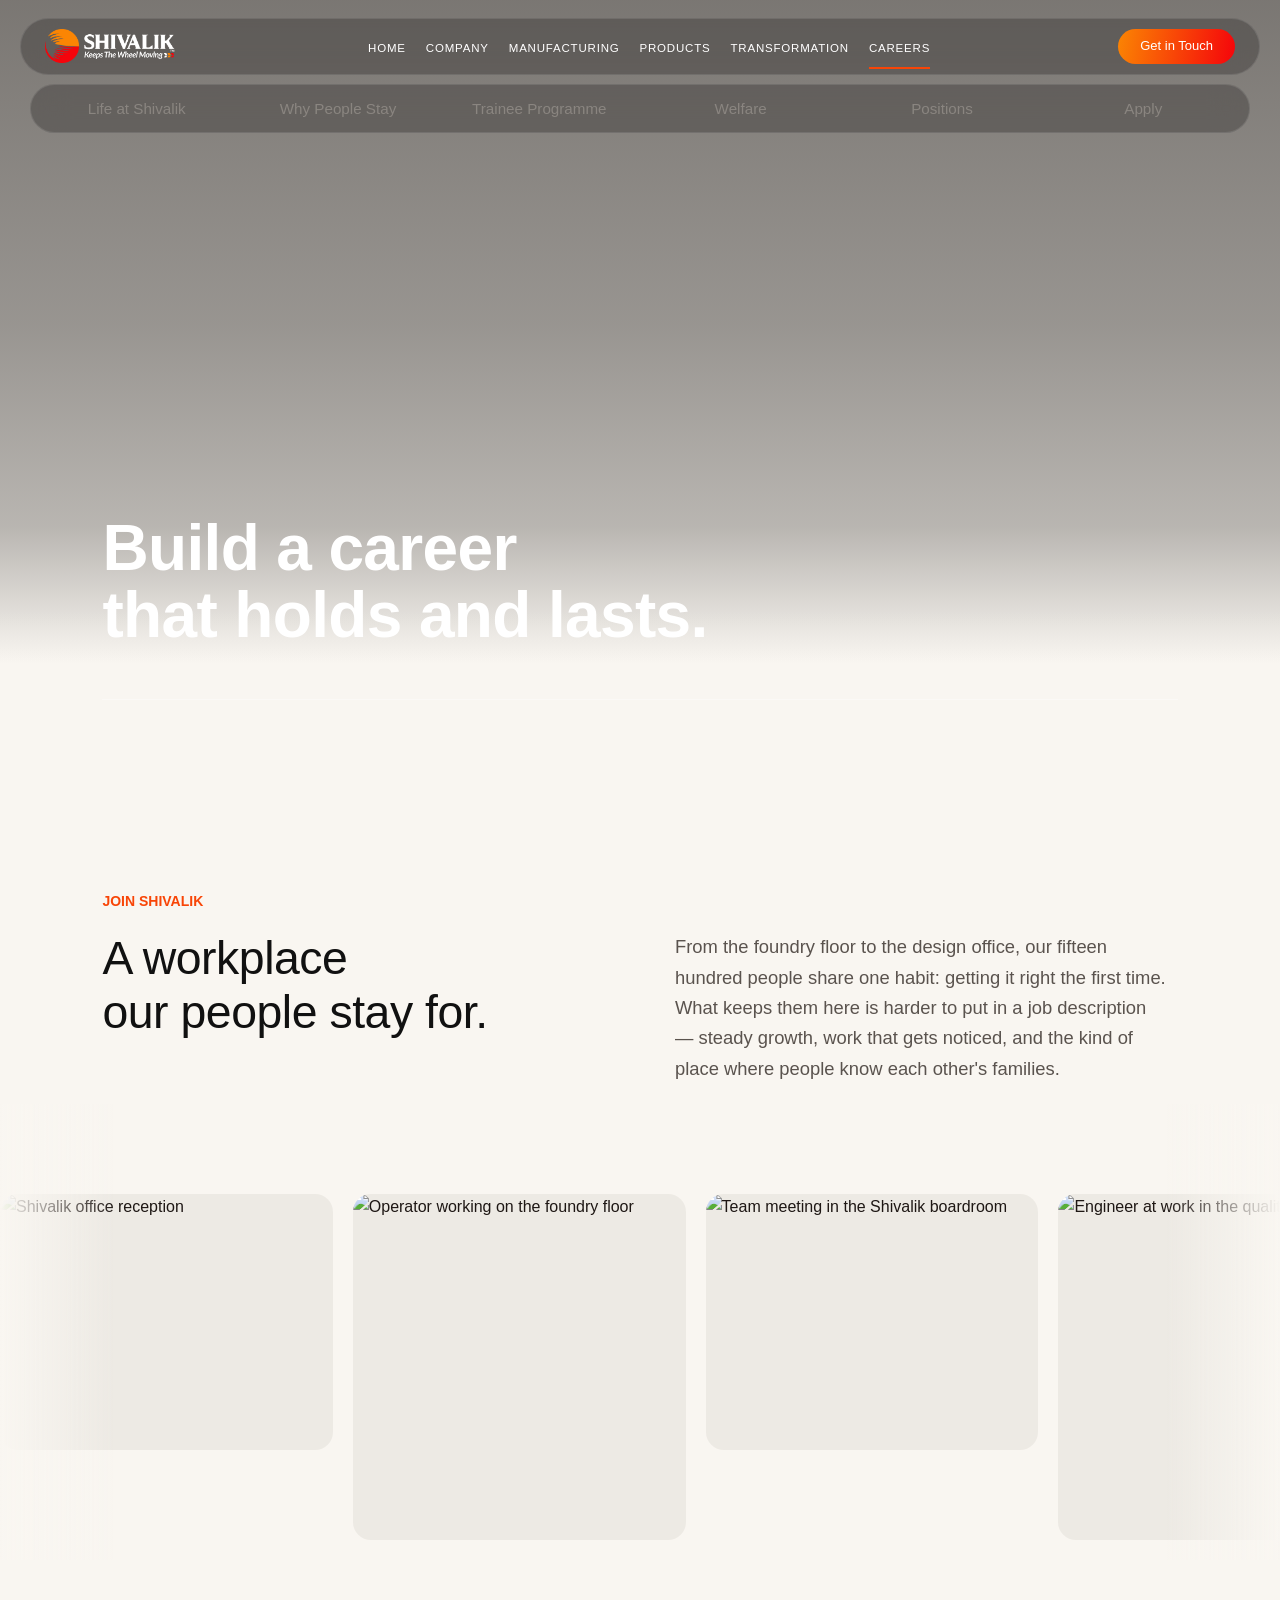
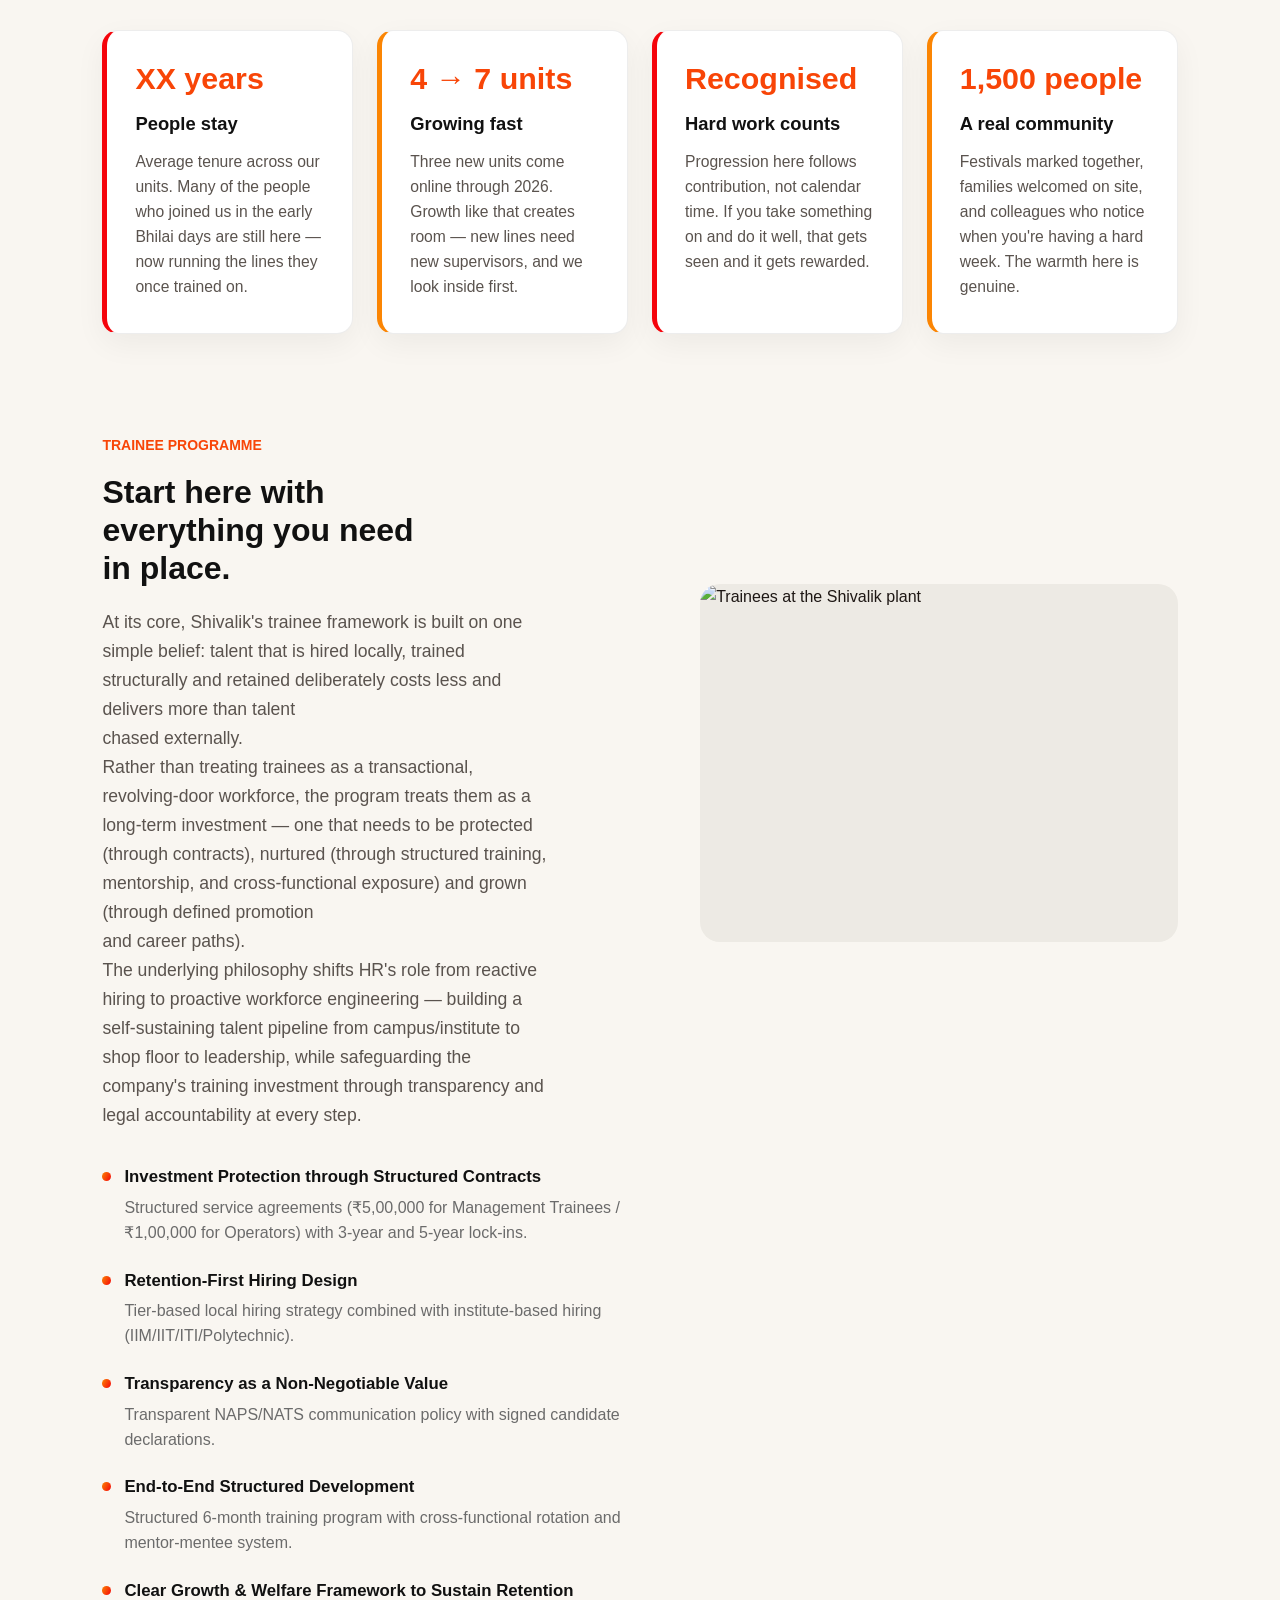
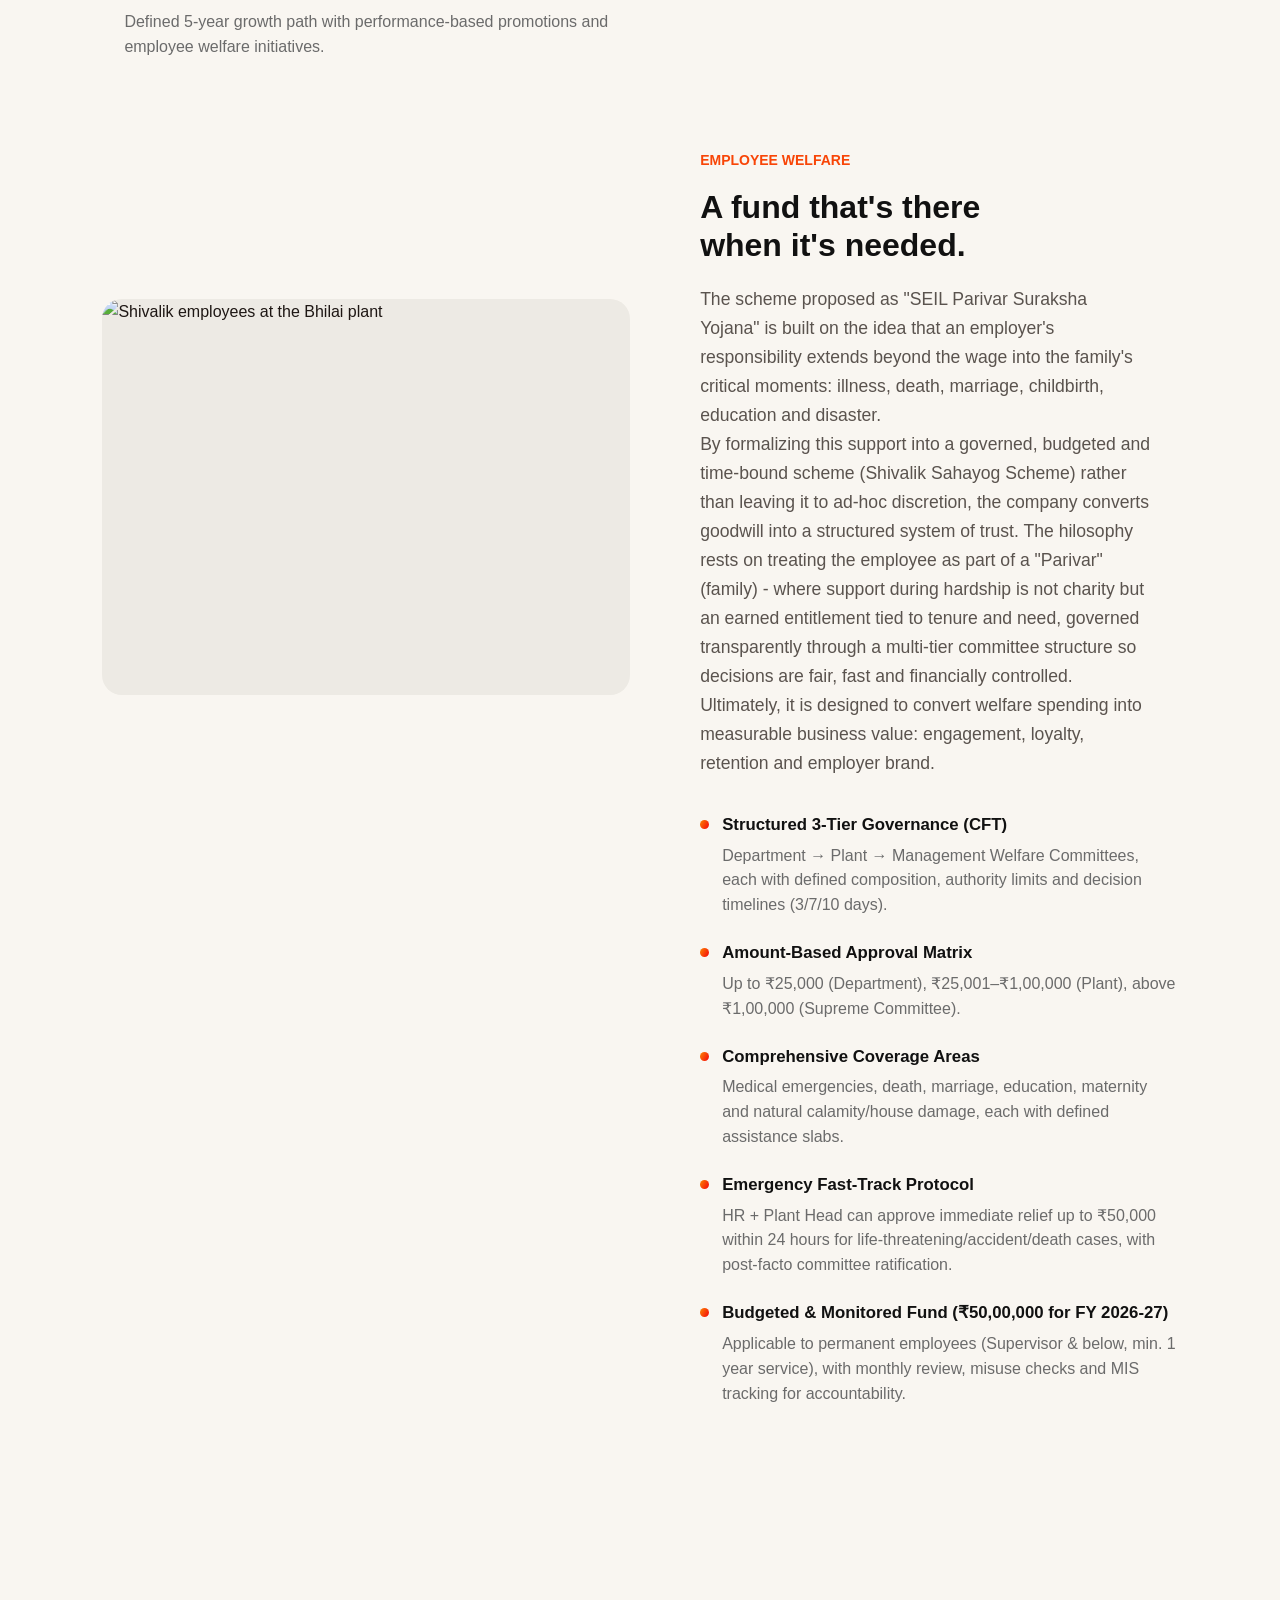
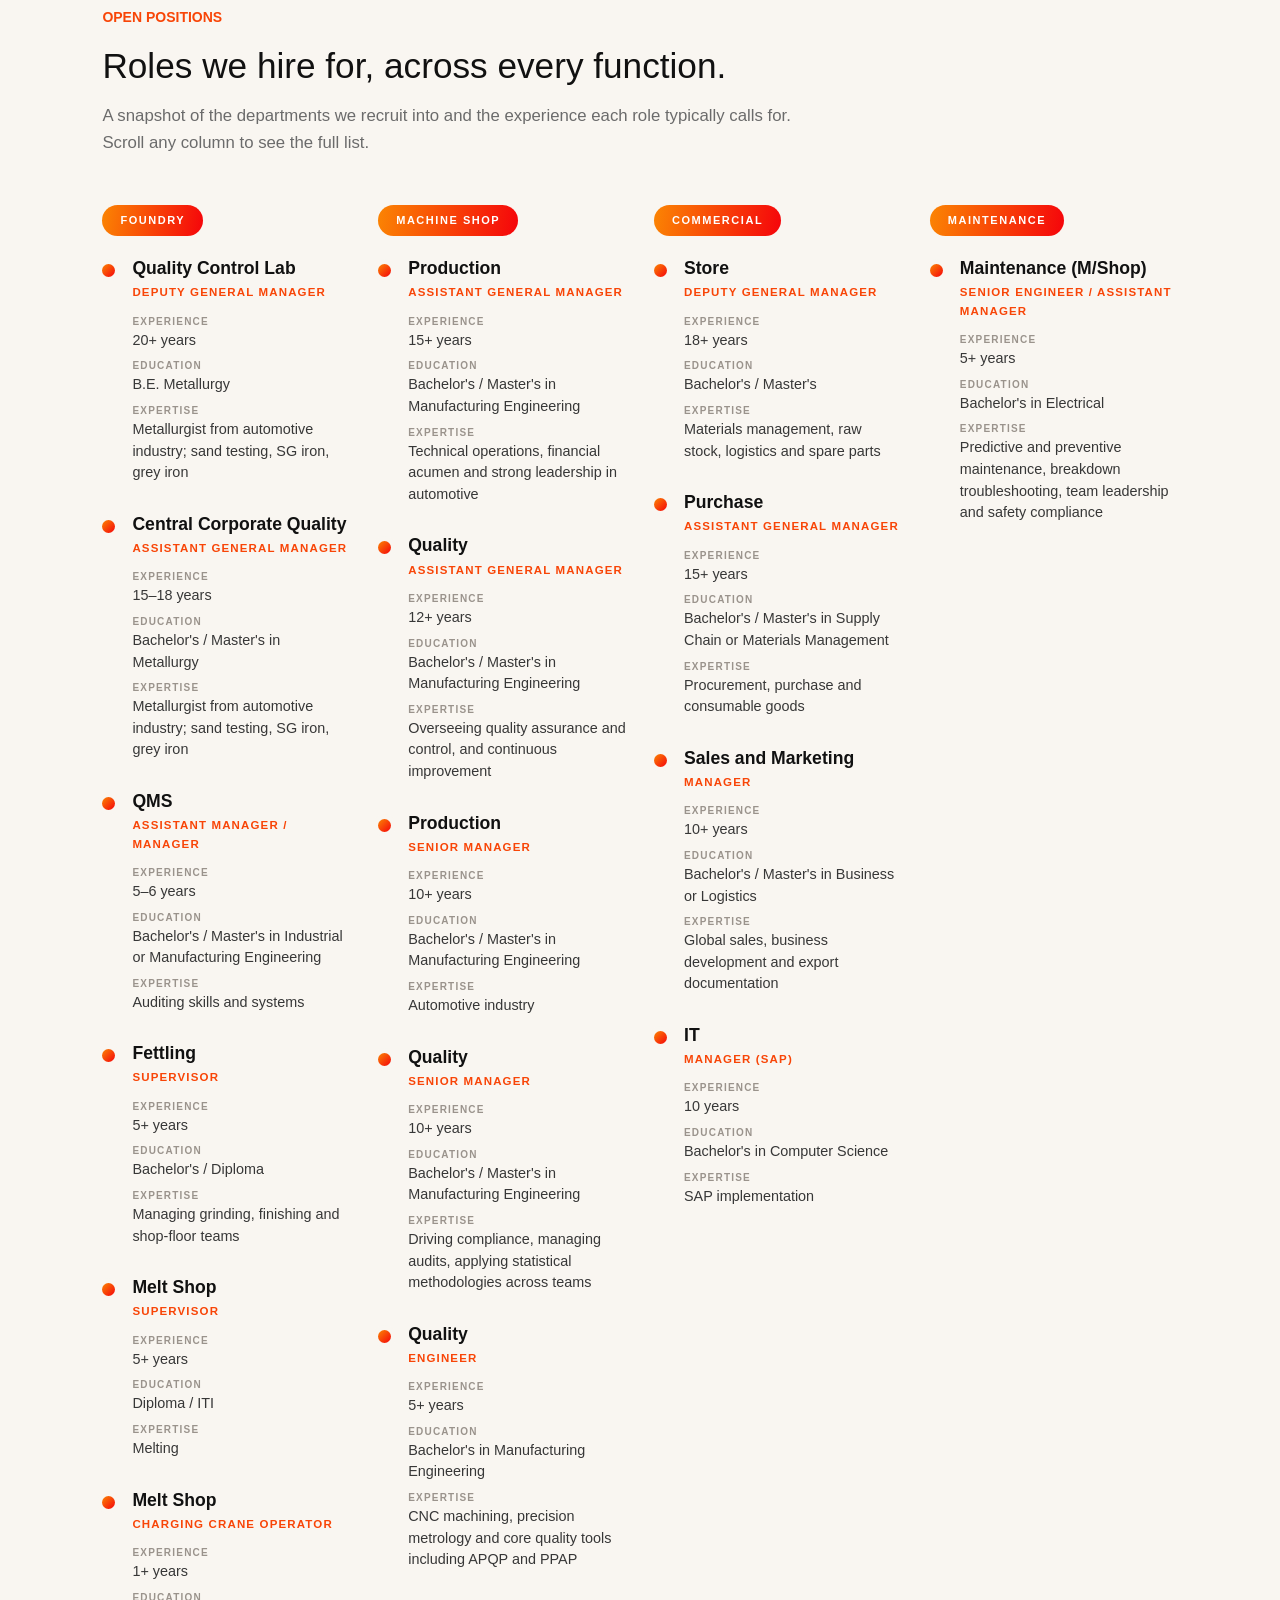
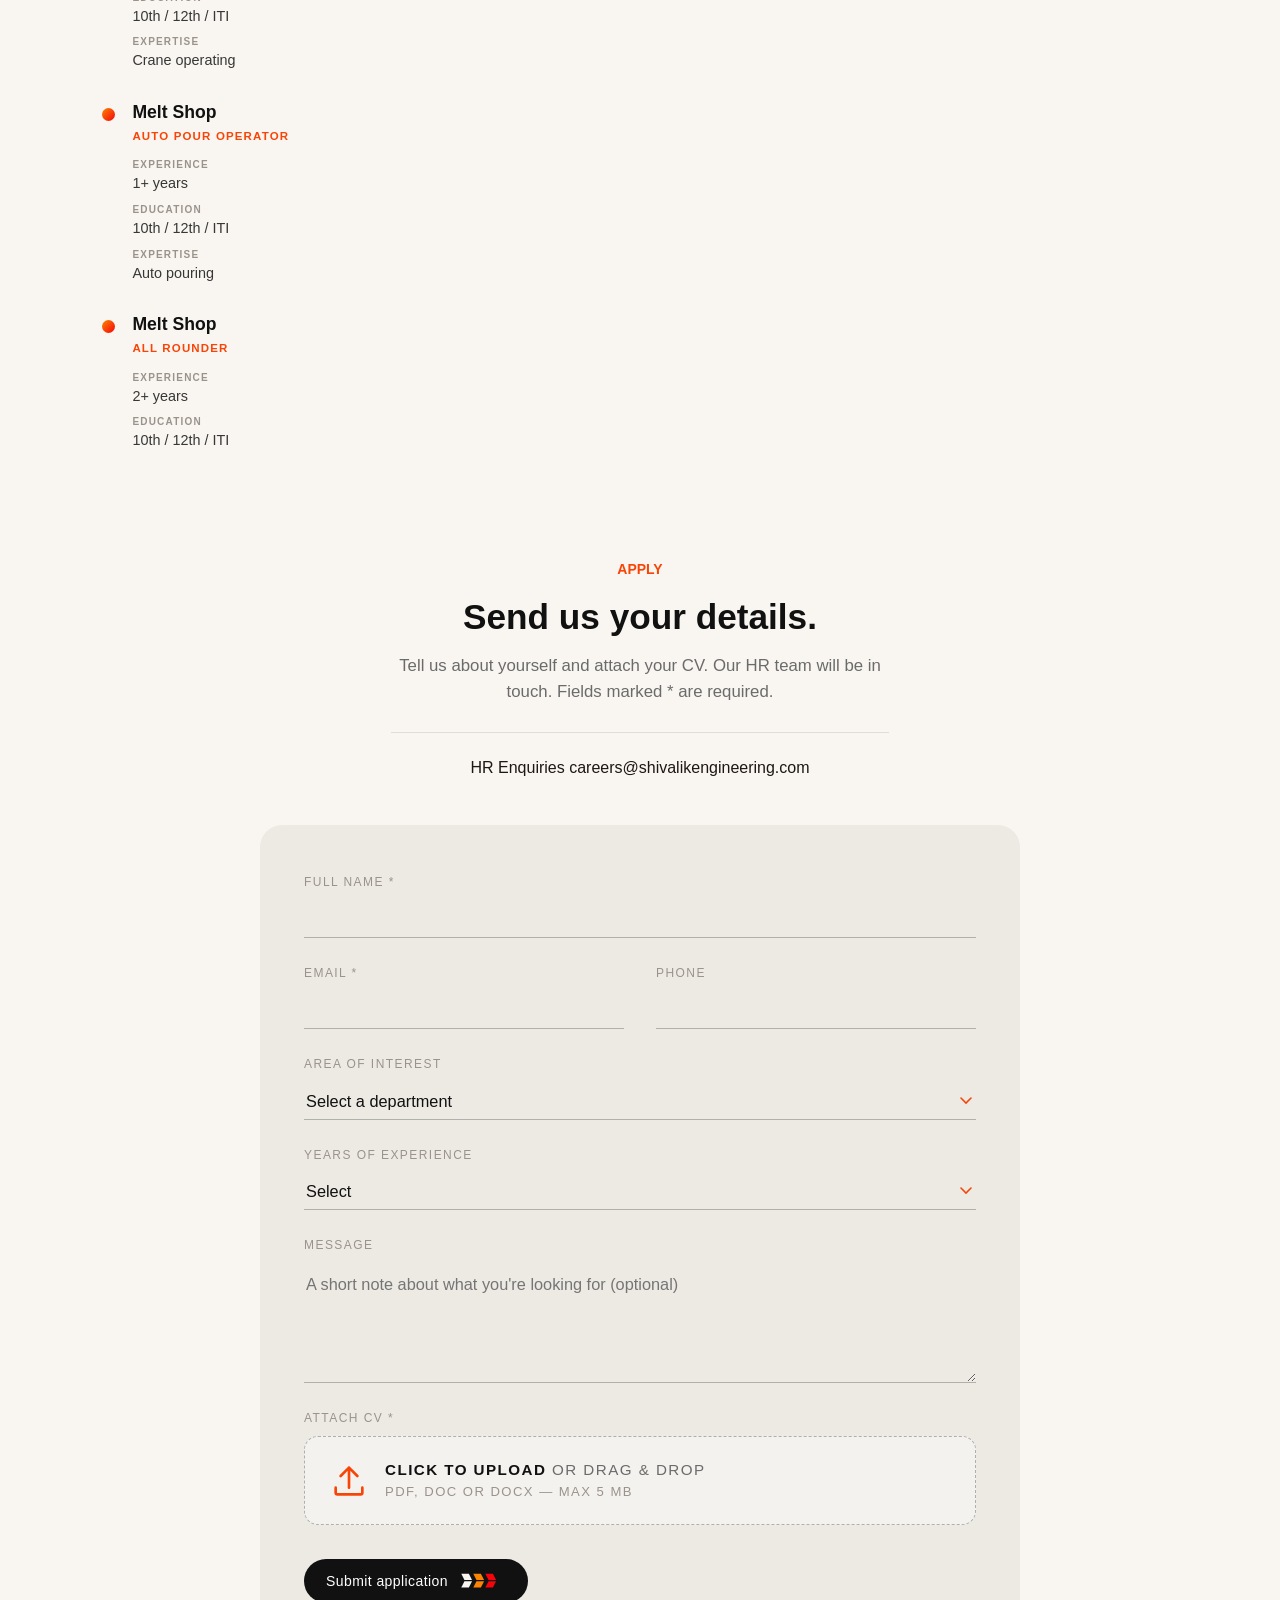
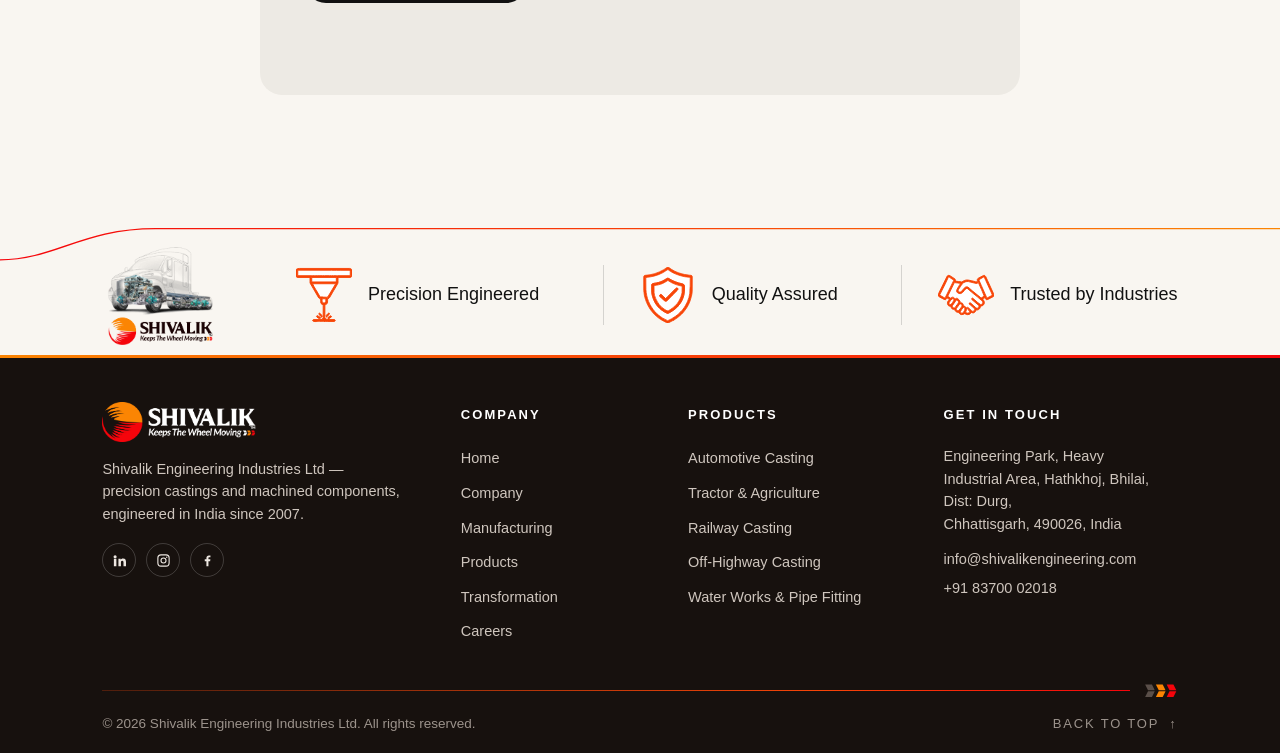
==== commit 71d2ee77: "Update careers.html" ====
--- a/careers.html
+++ b/careers.html
@@ -60,6 +60,7 @@
   <button class="prod-tab-label" data-target="why">Why People Stay</button>
   <button class="prod-tab-label" data-target="trainee">Trainee Programme</button>
   <button class="prod-tab-label" data-target="welfare">Welfare</button>
+  <button class="prod-tab-label" data-target="roles">Positions</button>
   <button class="prod-tab-label" data-target="apply">Apply</button>
 </div>
 <section class="hero hero--inner" id="home">
--- a/style.css
+++ b/style.css
@@ -1945,7 +1945,7 @@
 .intro-grid{
     display:grid;
     grid-template-columns:1fr 1fr;
-    gap:70px;
+    gap:150px;
     align-items:start;
 }
 .intro-copy h1{
@@ -2146,7 +2146,36 @@
     }
     .story-meta p{ max-width:100%; }
 }
-
+/* ==========================================================
+   INTRO VIDEO — poster + click to load
+========================================================== */
+
+.intro-video{ margin-top:10px; }
+
+.intro-video-el{
+    width:90%;
+    aspect-ratio:16 / 9;
+    border-radius:16px;
+    display:block;
+    background:#2a2320;
+    object-fit:cover;
+    box-shadow:0 14px 40px rgba(0,0,0,.10);
+}
+
+.intro-video-cap{
+    display:block;
+    margin-top:16px;
+    font-family:"General", sans-serif;
+    font-weight:700;
+    font-size:12px;
+    letter-spacing:.16em;
+    text-transform:uppercase;
+    color:var(--middle);
+}
+
+@media (max-width:900px){
+    .intro-video{ margin-top:0; }
+}
 /* ==========================================================
    CONTACT PAGE
    uses site tokens from style.css (--light, --dark, --ink,
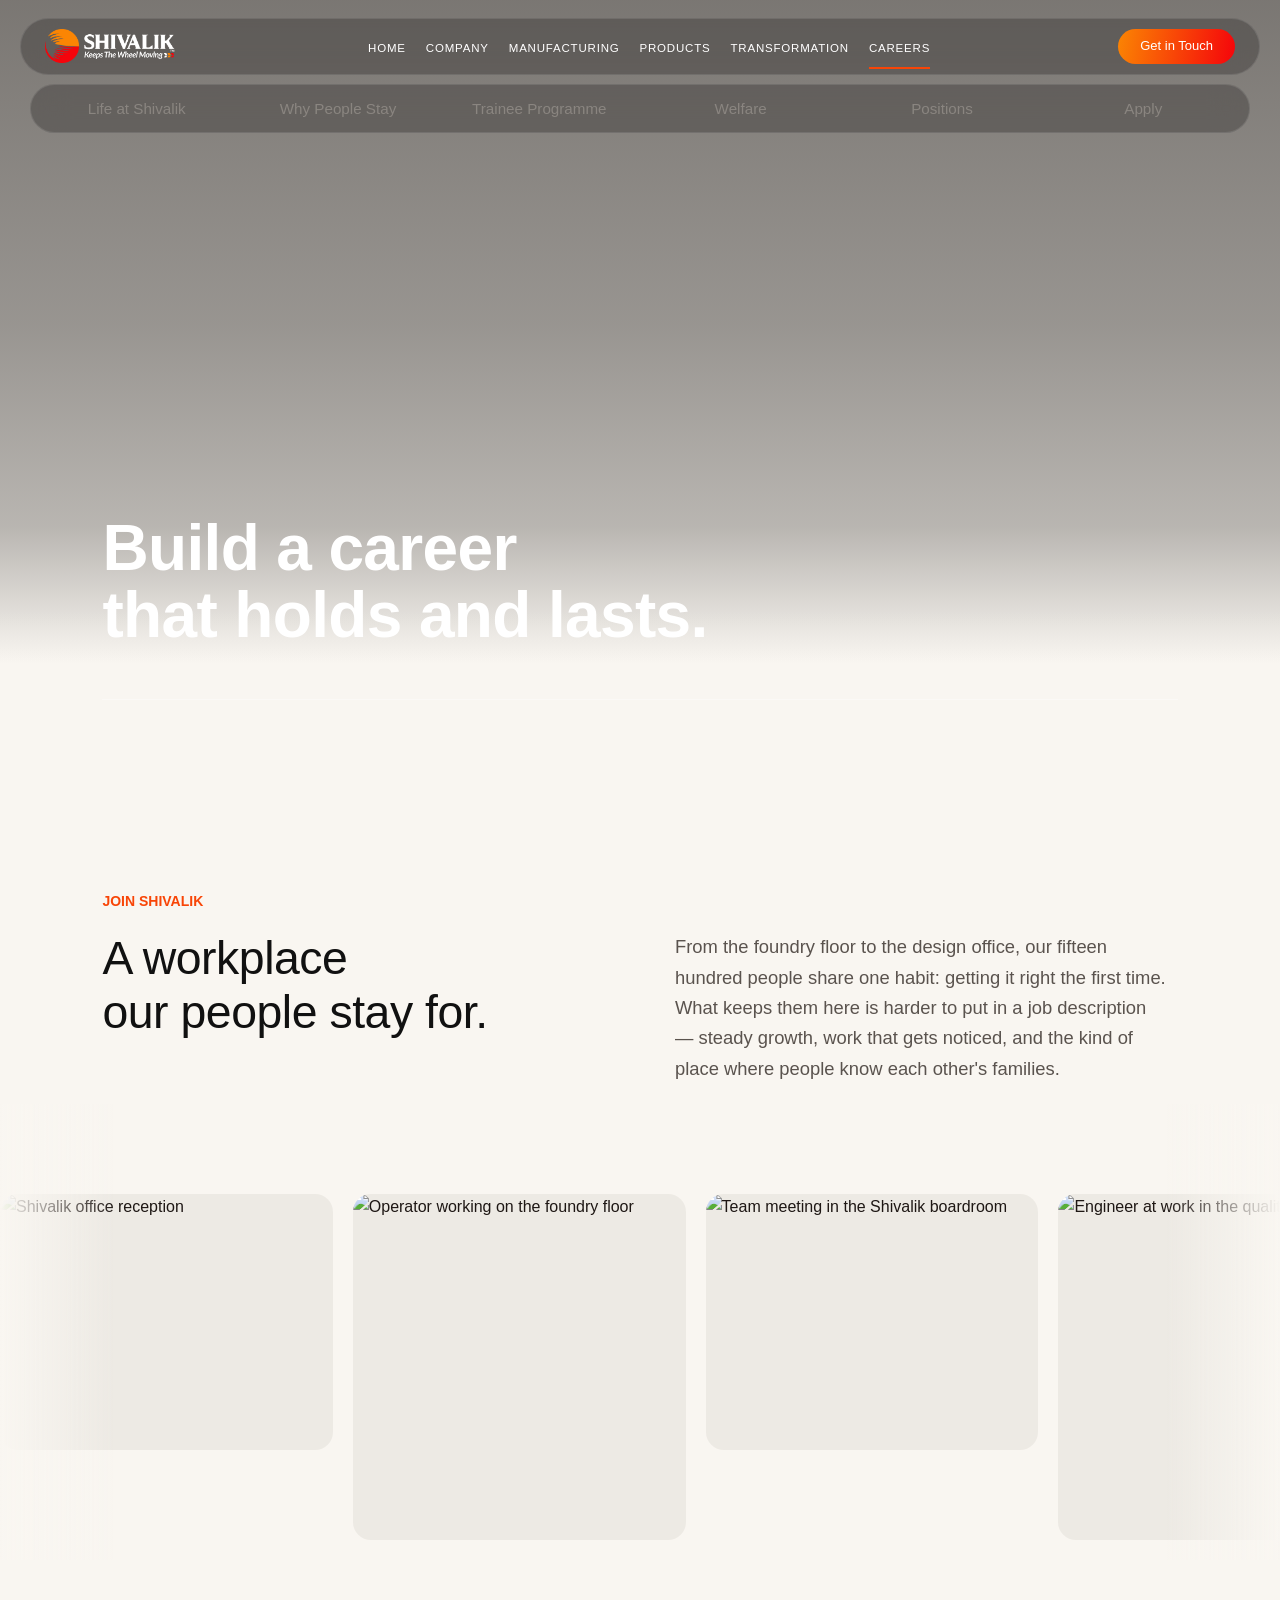
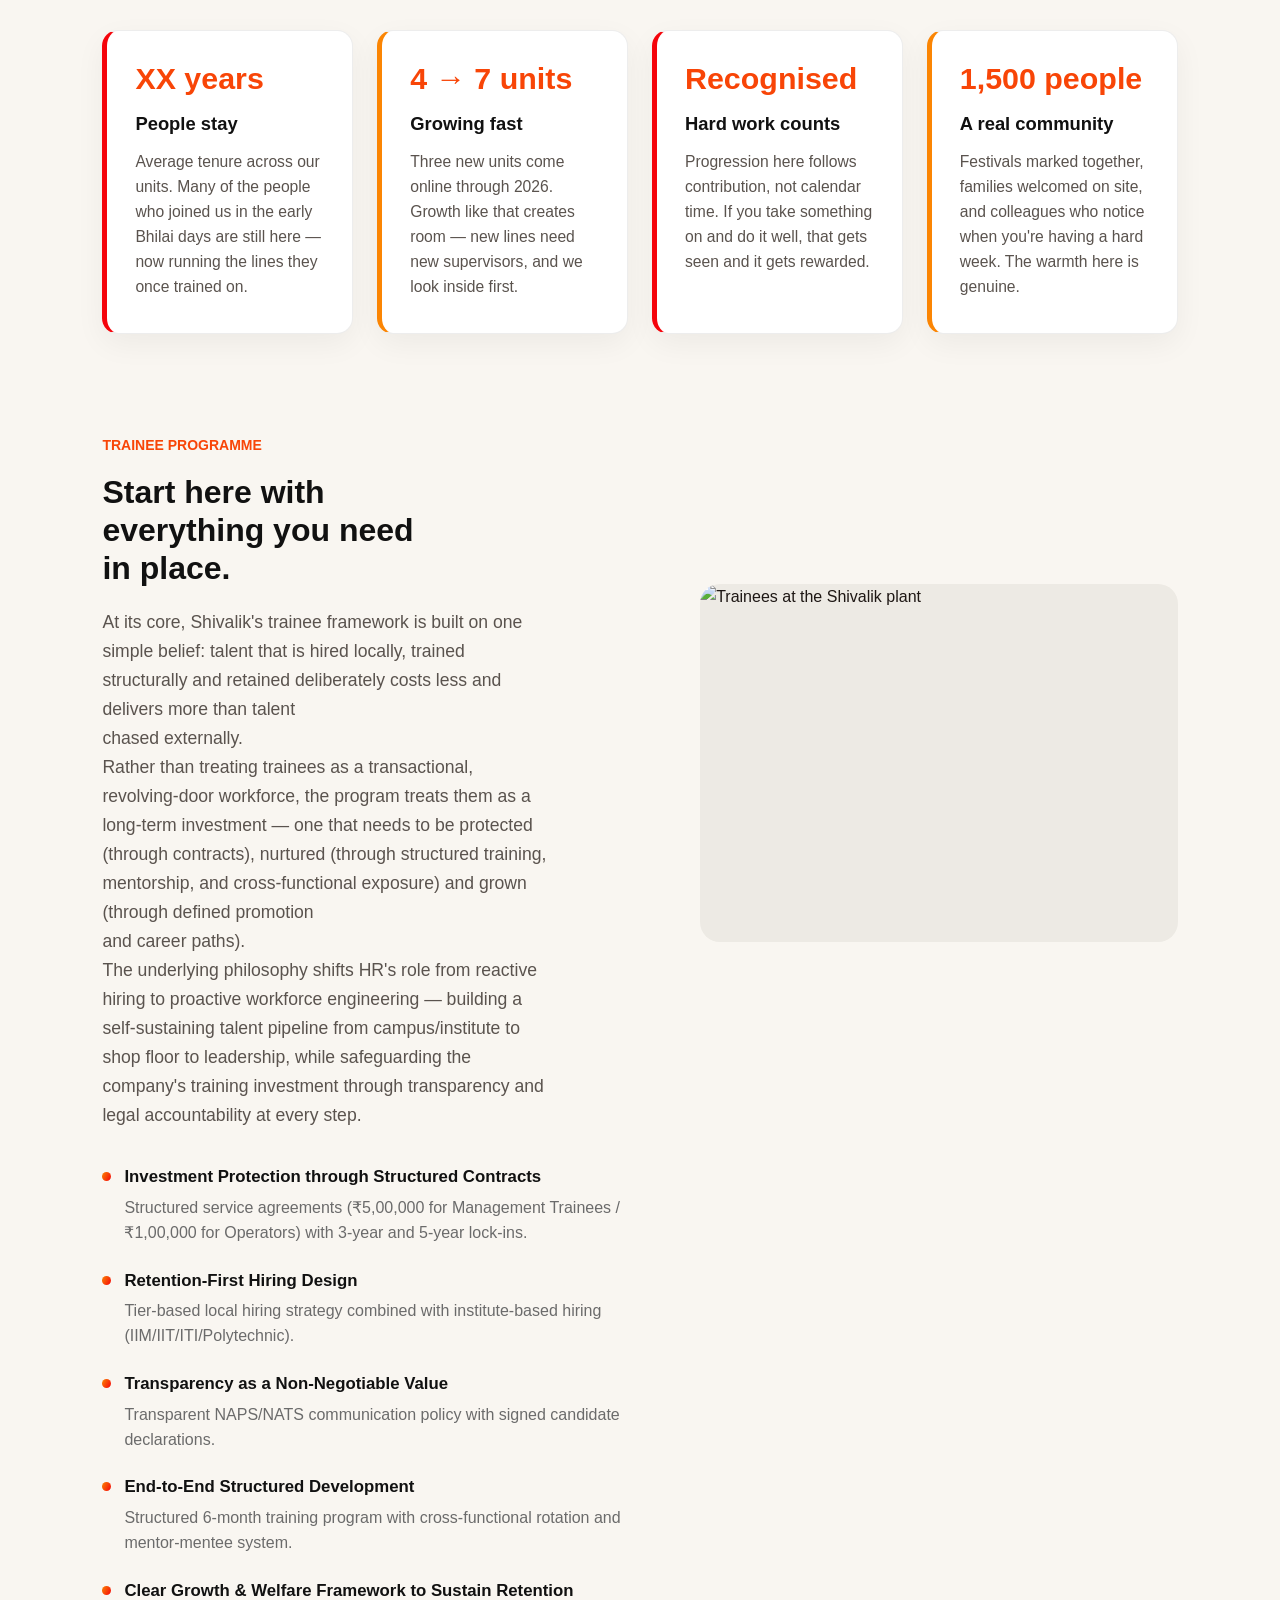
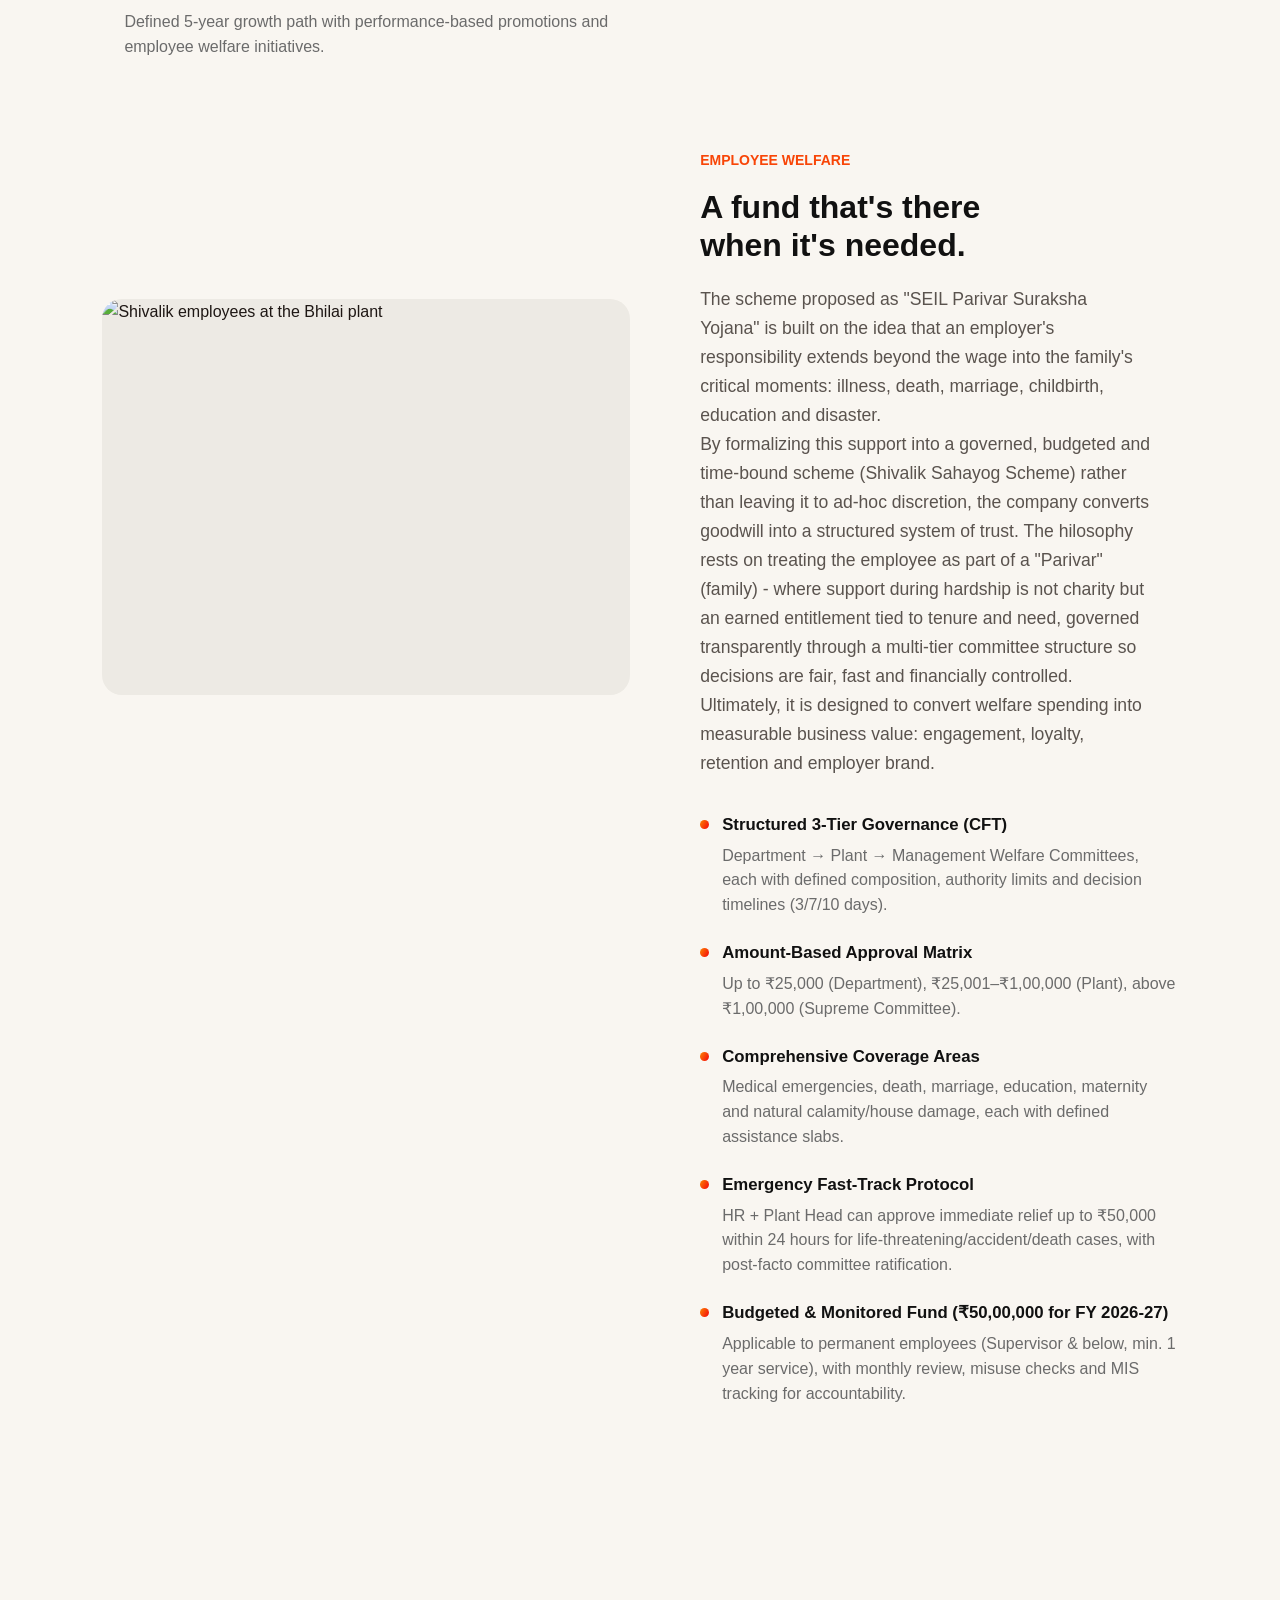
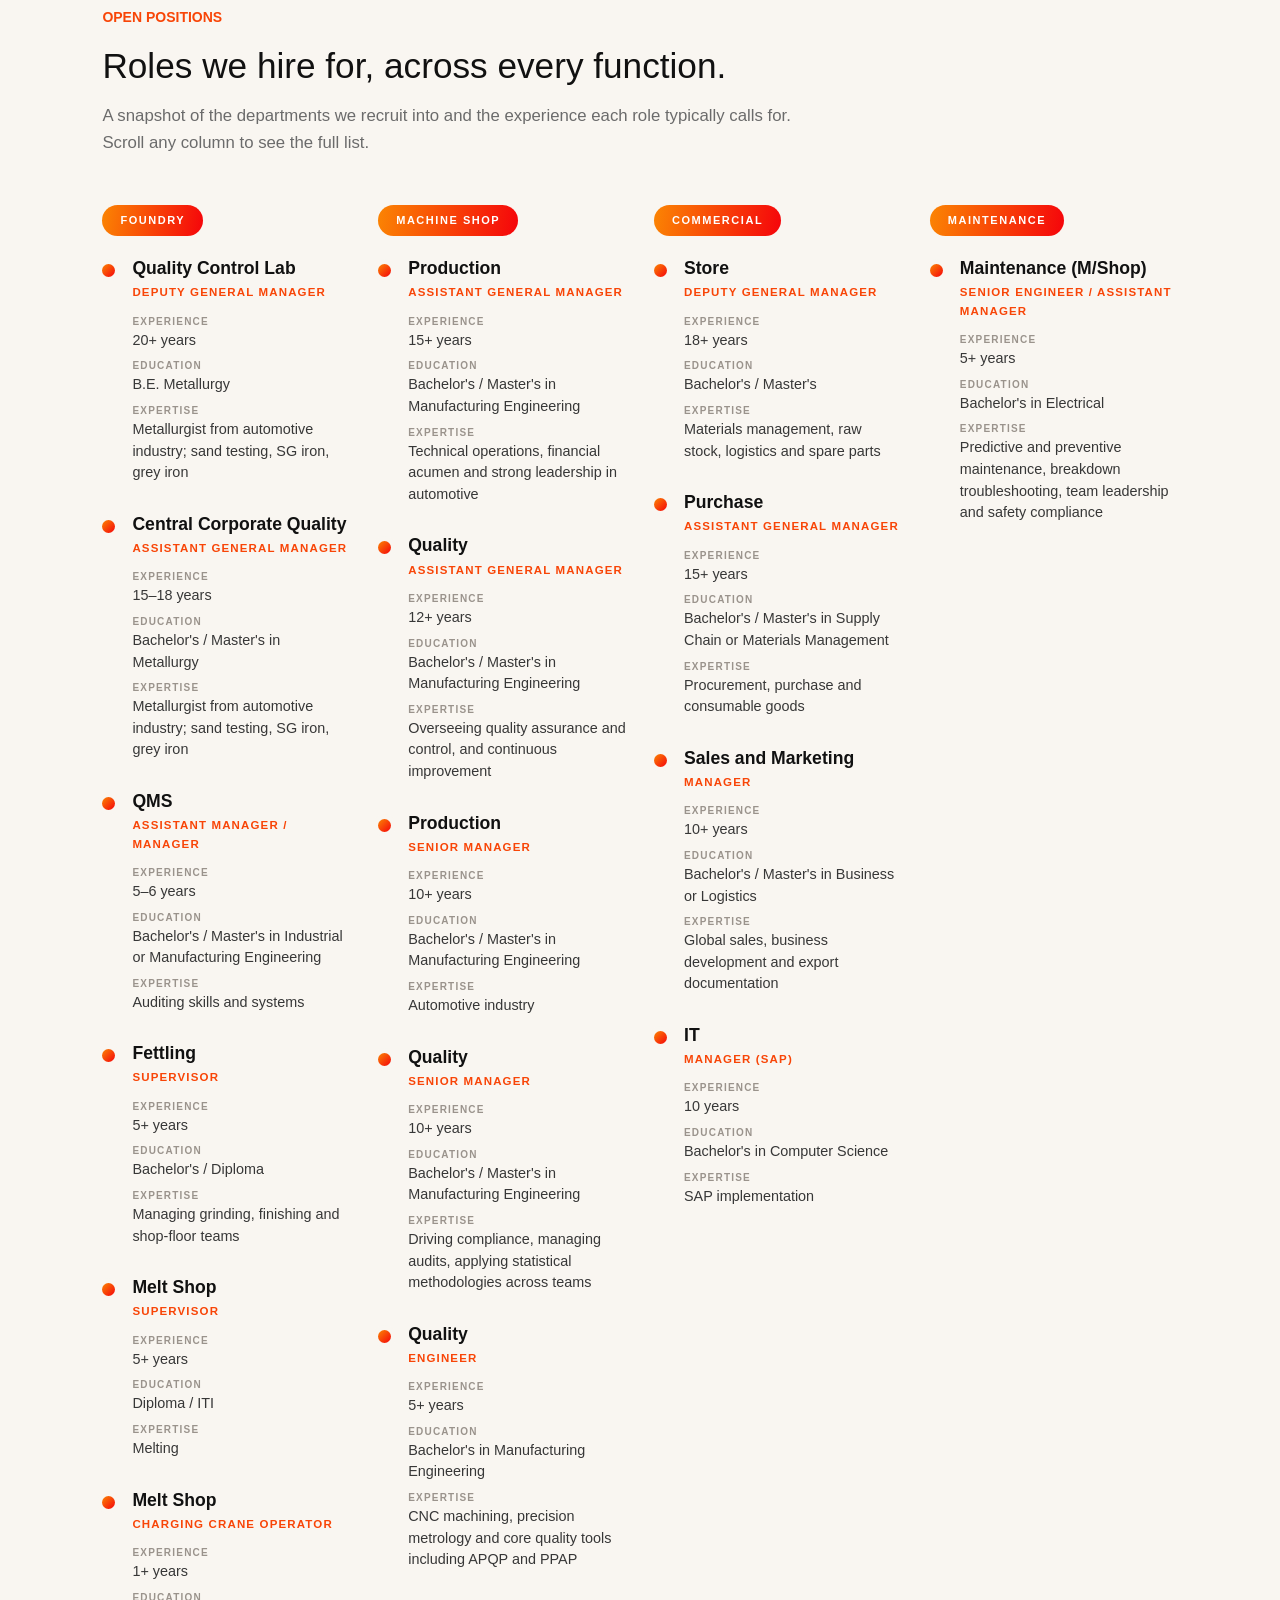
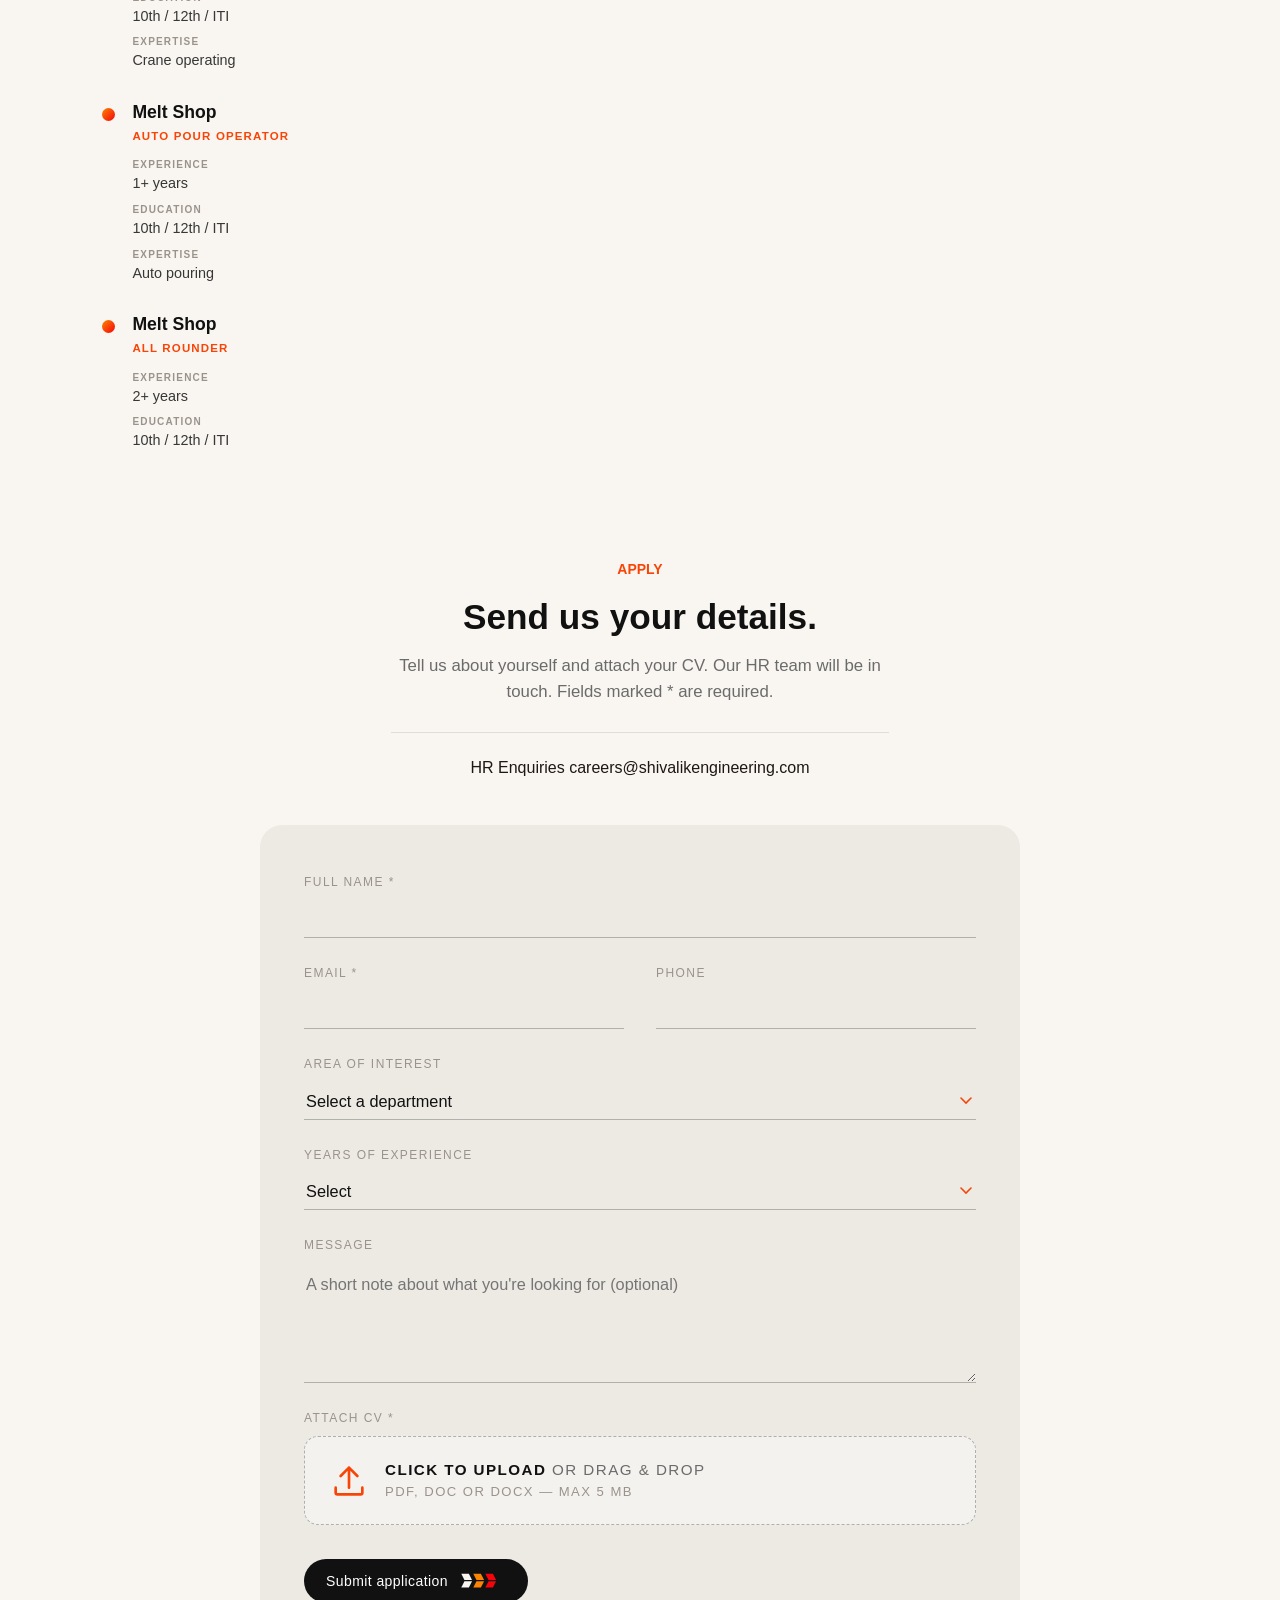
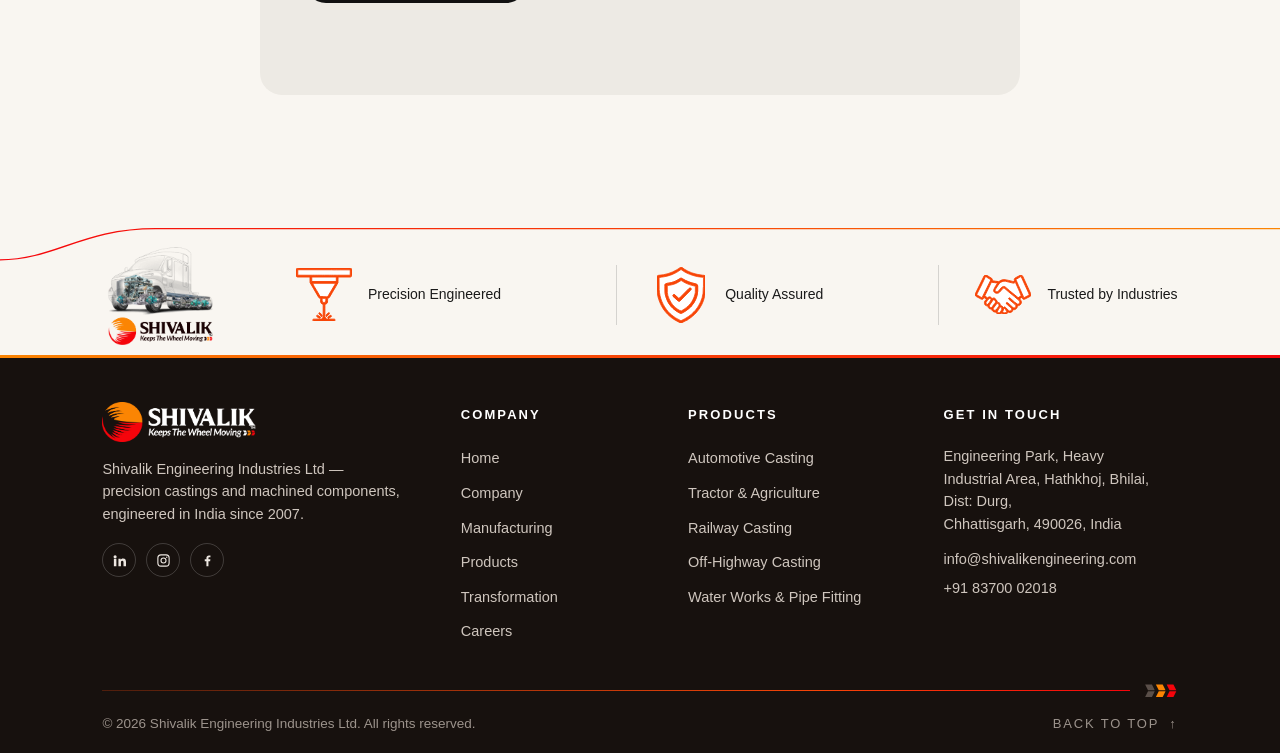
==== commit 34d63b7d: "trust band" ====
--- a/careers.html
+++ b/careers.html
@@ -646,6 +646,7 @@
     <div class="trust-band-items">
 
       <div class="trust-item">
+        <span class="trust-icon">
         <svg id="Layer_1" data-name="Layer 1" xmlns="http://www.w3.org/2000/svg" viewBox="0 0 134.13 127.2">
           <defs>
             <style>
@@ -664,10 +665,12 @@
           <polygon class="cls-1" points="96.59 32.3 37.72 32.32 37.68 21.6 96.59 21.58 96.59 32.3"/>
           <path class="cls-1" d="M71.4,81.16c-1.81,1.79-6.46,2.13-7.77.05-1.61-2.56-1.1-5.79-.51-8.58l8.4-.06-.12,8.59Z"/>
         </svg>
+        </span>
         <span>Precision Engineered</span>
       </div>
 
       <div class="trust-item">
+        <span class="trust-icon">
         <svg id="Layer_1" data-name="Layer 1" xmlns="http://www.w3.org/2000/svg" viewBox="0 0 138.96 160.31">
           <defs>
             <style>
@@ -682,10 +685,12 @@
           <path class="cls-1" d="M67.28,125.79c-5.59-3.13-10.5-6.2-15.2-10.1l-7.37-7.68c-6.82-8.53-14.98-24.9-15.07-35.21l-.18-19.54,6.98-1.12c8.2-1.32,16.32-3.67,23.5-7.99l8.83-5.31c.75-.45,2.39,1.01,3.15,1.51,10.67,7,22.51,11.45,35.03,13.98l2.21.45c.49.1.76,1.46.76,1.95l-.22,16.48-.98,4.38c-2.25,10.04-6.57,18.57-12.67,26.81-7.26,8.78-16.16,15.7-26.2,21.21l-2.56.16ZM46.93,84.58l7.24,6.94,4.86,4.38c1.4,1.26,4.99,3.01,6.77,1.18l15.99-16.46,14.33-14.23c1.41-1.41,2.24-3.97.73-5.57-1.1-1.17-3.65-.65-4.79.51l-18.4,18.58-4.22,4.3-3.31,3.31c-.84.84-2.19,2.91-3.53,2.89l-5.13-4.7-6.39-5.96c-1.56-1.46-3.61-1.28-4.61.15s-1.13,3.13.48,4.67Z"/>
           <path d="M46.93,84.58c-1.61-1.54-1.52-3.17-.48-4.67s3.05-1.61,4.61-.15l6.39,5.96,5.13,4.7c1.35.02,2.7-2.06,3.53-2.89l3.31-3.31,4.22-4.3,18.4-18.58c1.14-1.16,3.69-1.67,4.79-.51,1.51,1.6.69,4.17-.73,5.57l-14.33,14.23-15.99,16.46c-1.78,1.83-5.37.08-6.77-1.18l-4.86-4.38-7.24-6.94Z"/>
         </svg>
+        </span>
         <span>Quality Assured</span>
       </div>
 
       <div class="trust-item">
+        <span class="trust-icon">
         <svg id="Layer_1" data-name="Layer 1" xmlns="http://www.w3.org/2000/svg" viewBox="0 0 139.18 97.76">
           <defs>
             <style>
@@ -704,6 +709,7 @@
           <path class="cls-1" d="M31.66,73.35c-2.28.53-5.33-2.84-4.22-5.05,1.86-3.69,4.58-7.17,7.78-9.69,1.79-1.41,4.13.81,4.8,2.68-2.41,4.07-4.89,8.29-8.36,12.06Z"/>
           <path class="cls-1" d="M67.21,83.53c-1.59,5.89-6.11,12.98-9.91,9.82-.76-.63-1.95-2.53-1.43-3.51,1.88-3.57,3.8-6.28,6.29-9.41.57-.71,2.55-.82,3.25-.35.77.52,2.07,2.47,1.81,3.44Z"/>
         </svg>
+        </span>
         <span>Trusted by Industries</span>
       </div>
 
--- a/style.css
+++ b/style.css
@@ -3998,10 +3998,22 @@
     .team-grid{ grid-template-columns:repeat(2, 1fr); }
     .team-head h2{ font-size:1.7rem; }
 }
-
 @media (max-width:520px){
     .team{ padding:20px 6% 60px; }
-    .team-grid{ grid-template-columns:1fr; gap:20px; max-width:420px; }
+    .team-grid{ grid-template-columns:repeat(2, 1fr); gap:14px; }
+
+    .team-copy{ padding:16px 14px 18px; }
+    .team-copy h3{ font-size:.92rem; margin-bottom:6px; }
+    .team-role{ font-size:8.5px; padding:4px 9px; margin-bottom:10px; }
+    .team-copy p{ font-size:.8rem; line-height:1.5; }
+}
+@media (max-width:520px){
+    .team-copy p{
+        display:-webkit-box;
+        -webkit-line-clamp:6;
+        -webkit-box-orient:vertical;
+        overflow:hidden;
+    }
 }
 /* ==========================================================
 MISSION
@@ -6983,7 +6995,7 @@
 .trust-band{
     position:relative;
     background:var(--light);
-    padding:0 8% 10px;          /* was 56px 8% 44px */
+    padding:0 8% 10px;
 }
 
 .trust-band-curve{
@@ -6991,7 +7003,7 @@
     top:0;
     left:0;
     width:100%;
-    height:36px;                /* was 60px */
+    height:36px;
     display:block;
     pointer-events:none;
 }
@@ -7001,14 +7013,14 @@
     display:flex;
     align-items:center;
     gap:80px;
-    padding-top:20px;           /* clears the curve, was 28px on top of 56px */
+    padding-top:20px;
     min-height:0;
 }
 
 .trust-band-logo{
     flex:0 0 auto;
     width:auto;
-    height: 100px;
+    height:100px;
 }
 
 .trust-band-logo img{
@@ -7025,6 +7037,7 @@
     align-items:center;
     justify-content:space-between;
     gap:24px;
+    white-space:nowrap;
 }
 
 .trust-band .trust-item{
@@ -7039,25 +7052,37 @@
     border-radius:0;
 }
 
-.trust-band .trust-item:first-child{ border-left:none; padding-left:0; }
-
-.trust-band .trust-item svg{
+.trust-band .trust-item:first-child{
+    border-left:none;
+    padding-left:0;
+}
+
+/* the fixed box — this is what keeps every label aligned */
+.trust-band .trust-icon{
+    flex:0 0 56px;
     width:56px;
     height:56px;
-    flex:0 0 auto;
+    display:flex;
+    align-items:center;
+    justify-content:center;
+}
+
+.trust-band .trust-icon svg{
+    max-width:100%;
+    max-height:100%;
+    width:auto;
+    height:auto;
     fill:var(--middle);
-    stroke-linecap:round;
-    stroke-linejoin:round;
-}
-
-.trust-band .trust-item span{
+    display:block;
+}
+
+.trust-band .trust-label{
     font-family:"balto", sans-serif;
     font-size:18px;
     font-weight:500;
     line-height:1.25;
     color:var(--ink);
-    max-width:none;
-    white-space: nowrap;
+    white-space:nowrap;
 }
 
 /* ---------- Responsive ---------- */
@@ -7065,88 +7090,73 @@
 @media (max-width:1024px){
     .trust-band{ padding:10px 6% 10px; }
     .trust-band-inner{ gap:32px; }
+    .trust-band-logo{ height:82px; }
     .trust-band .trust-item{ padding-left:24px; gap:12px; }
-    .trust-band .trust-item svg{ width:50px; height:50px; }
-    .trust-band .trust-item span{ font-size:17.5px; }
-}
-
-@media (max-width:768px){
-    .trust-band{ padding:0 5% 16px; }
+    .trust-band .trust-icon{ flex:0 0 46px; width:46px; height:46px; }
+    .trust-band .trust-label{ font-size:16px; }
+}
+
+/* tablet portrait + phones — logo left, items stacked right */
+@media (max-width:900px){
+    .trust-band{ padding:0 6% 18px; }
 
     .trust-band-inner{
         flex-direction:row;
-        align-items:flex-start;
-        gap:24px;
-        padding-top:18px;
+        align-items:center;
+        gap:40px;
+        padding-top:20px;
     }
 
     .trust-band-logo{
         height:auto;
-        width:110px;
+        width:170px;
         flex:0 0 auto;
     }
-
-    .trust-band-logo img{
-        width:100%;
-        height:auto;
-        object-position:left center;
-    }
+    .trust-band-logo img{ width:100%; height:auto; }
 
     .trust-band-items{
-        flex-direction:column;      /* the three stack */
+        flex:1;
+        flex-direction:column;
         align-items:flex-start;
-        gap:12px;
+        justify-content:center;
+        gap:14px;
         min-width:0;
     }
+
     .trust-band .trust-item{
         flex:none;
         flex-direction:row;
         align-items:center;
-        text-align:left;
         gap:16px;
         padding:0;
         border:none;
         width:100%;
     }
 
-    .trust-band .trust-item svg{
-        width:34px;
-        height:34px;
-        flex:0 0 34px;
-        display:block;
-    }
-
-    .trust-band .trust-item span{
-        font-size:13px;
-        line-height:1.25;
-        white-space:nowrap;
-        max-width:none;
-    }
+    .trust-band .trust-icon{ flex:0 0 40px; width:40px; height:40px; }
+    .trust-band .trust-label{ font-size:16px; }
+}
+
+@media (max-width:640px){
+    .trust-band{ padding:0 5% 16px; }
+    .trust-band-inner{ gap:24px; padding-top:18px; }
+    .trust-band-logo{ width:110px; }
+    .trust-band-items{ gap:12px; }
+    .trust-band .trust-item{ gap:14px; }
+    .trust-band .trust-icon{ flex:0 0 34px; width:34px; height:34px; }
+    .trust-band .trust-label{ font-size:13px; }
 }
 
 @media (max-width:480px){
     .trust-band{ padding:0 6% 14px; }
     .trust-band-inner{ gap:18px; padding-top:16px; }
-
     .trust-band-logo{ width:88px; }
-
     .trust-band-items{ gap:10px; }
-
-    .trust-band .trust-item{
-        gap:0;
-        padding:0;
-        margin-left:0;
-        align-items:center;
-    }
-
-    .trust-band .trust-item svg{
-        width:24px;
-        height:24px;
-        flex:0 0 38px;
-        margin-right:12px;
-    }
-    .trust-band .trust-item span{ font-size:12px; white-space:nowrap;}
-}
+    .trust-band .trust-item{ gap:12px; }
+    .trust-band .trust-icon{ flex:0 0 28px; width:28px; height:28px; }
+    .trust-band .trust-label{ font-size:12px; }
+}
+
 /* ==========================================================
    D&B BADGE — hero
 ========================================================== */
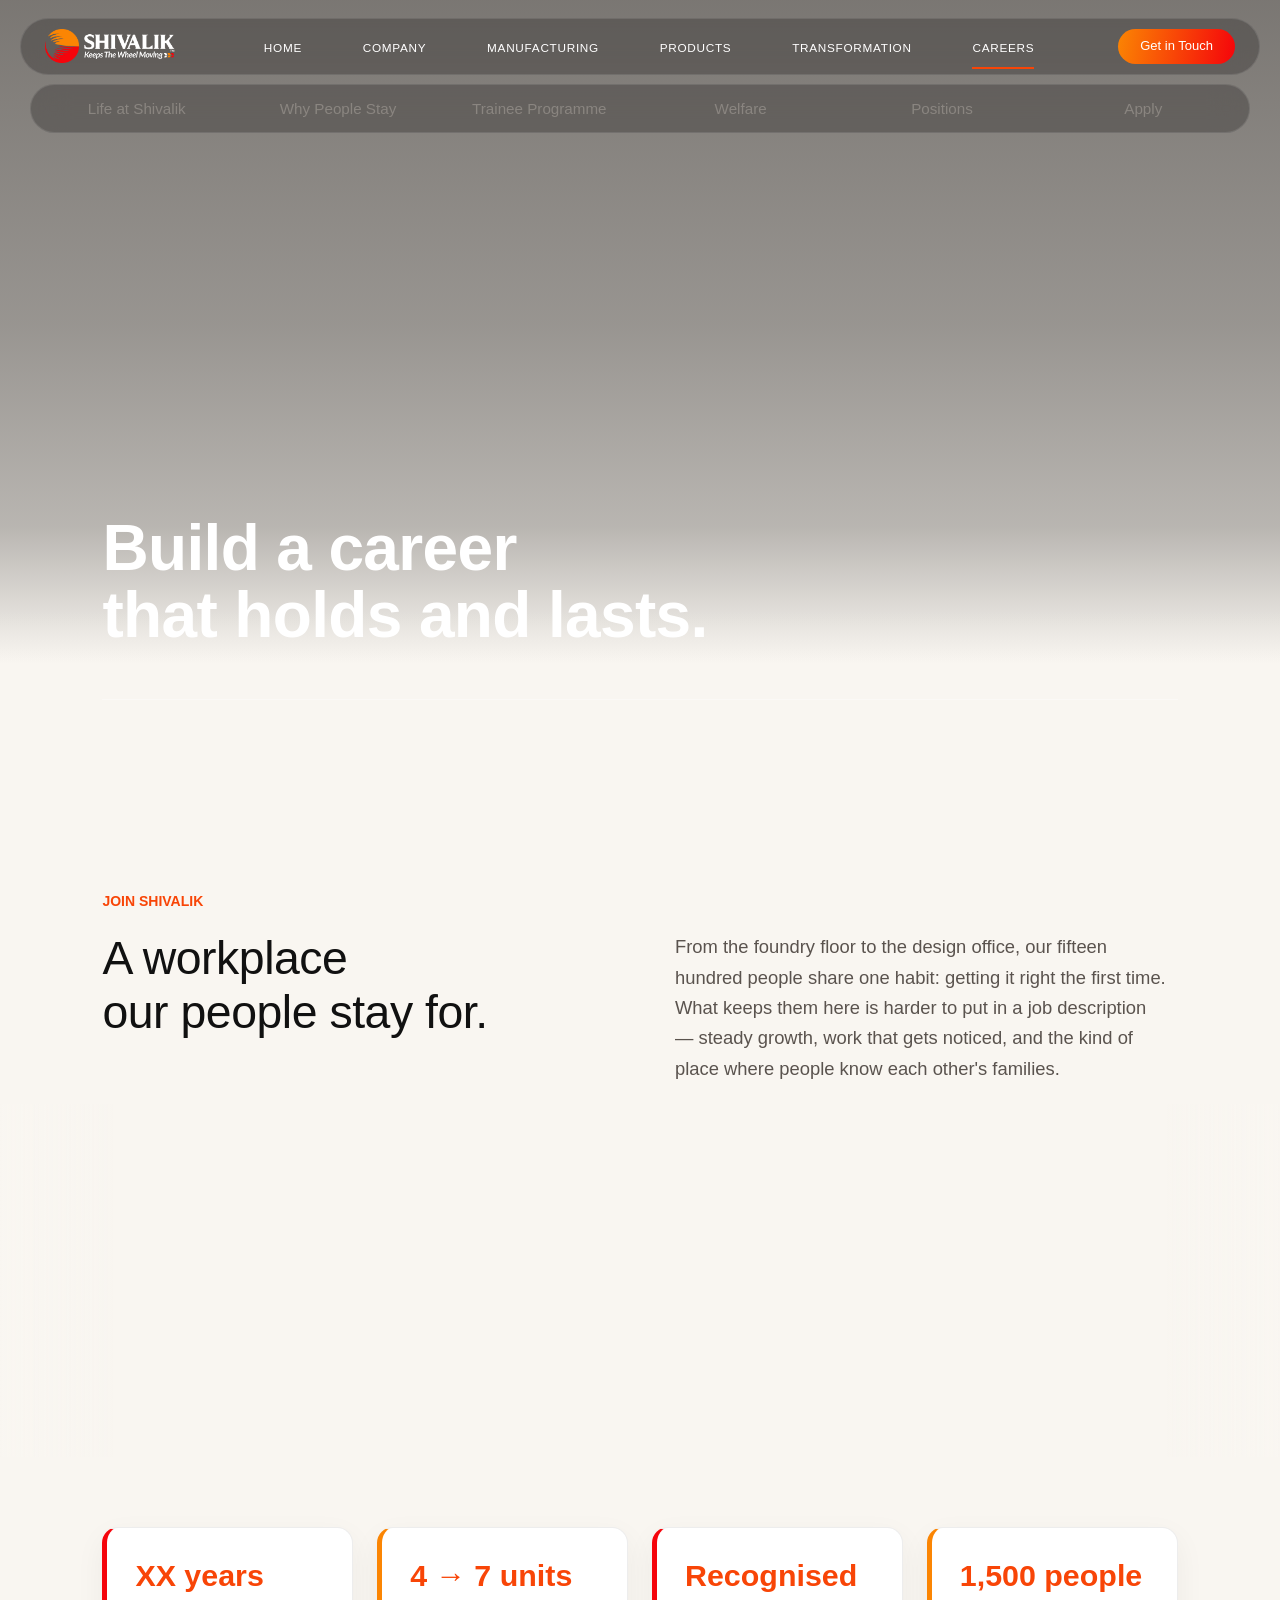
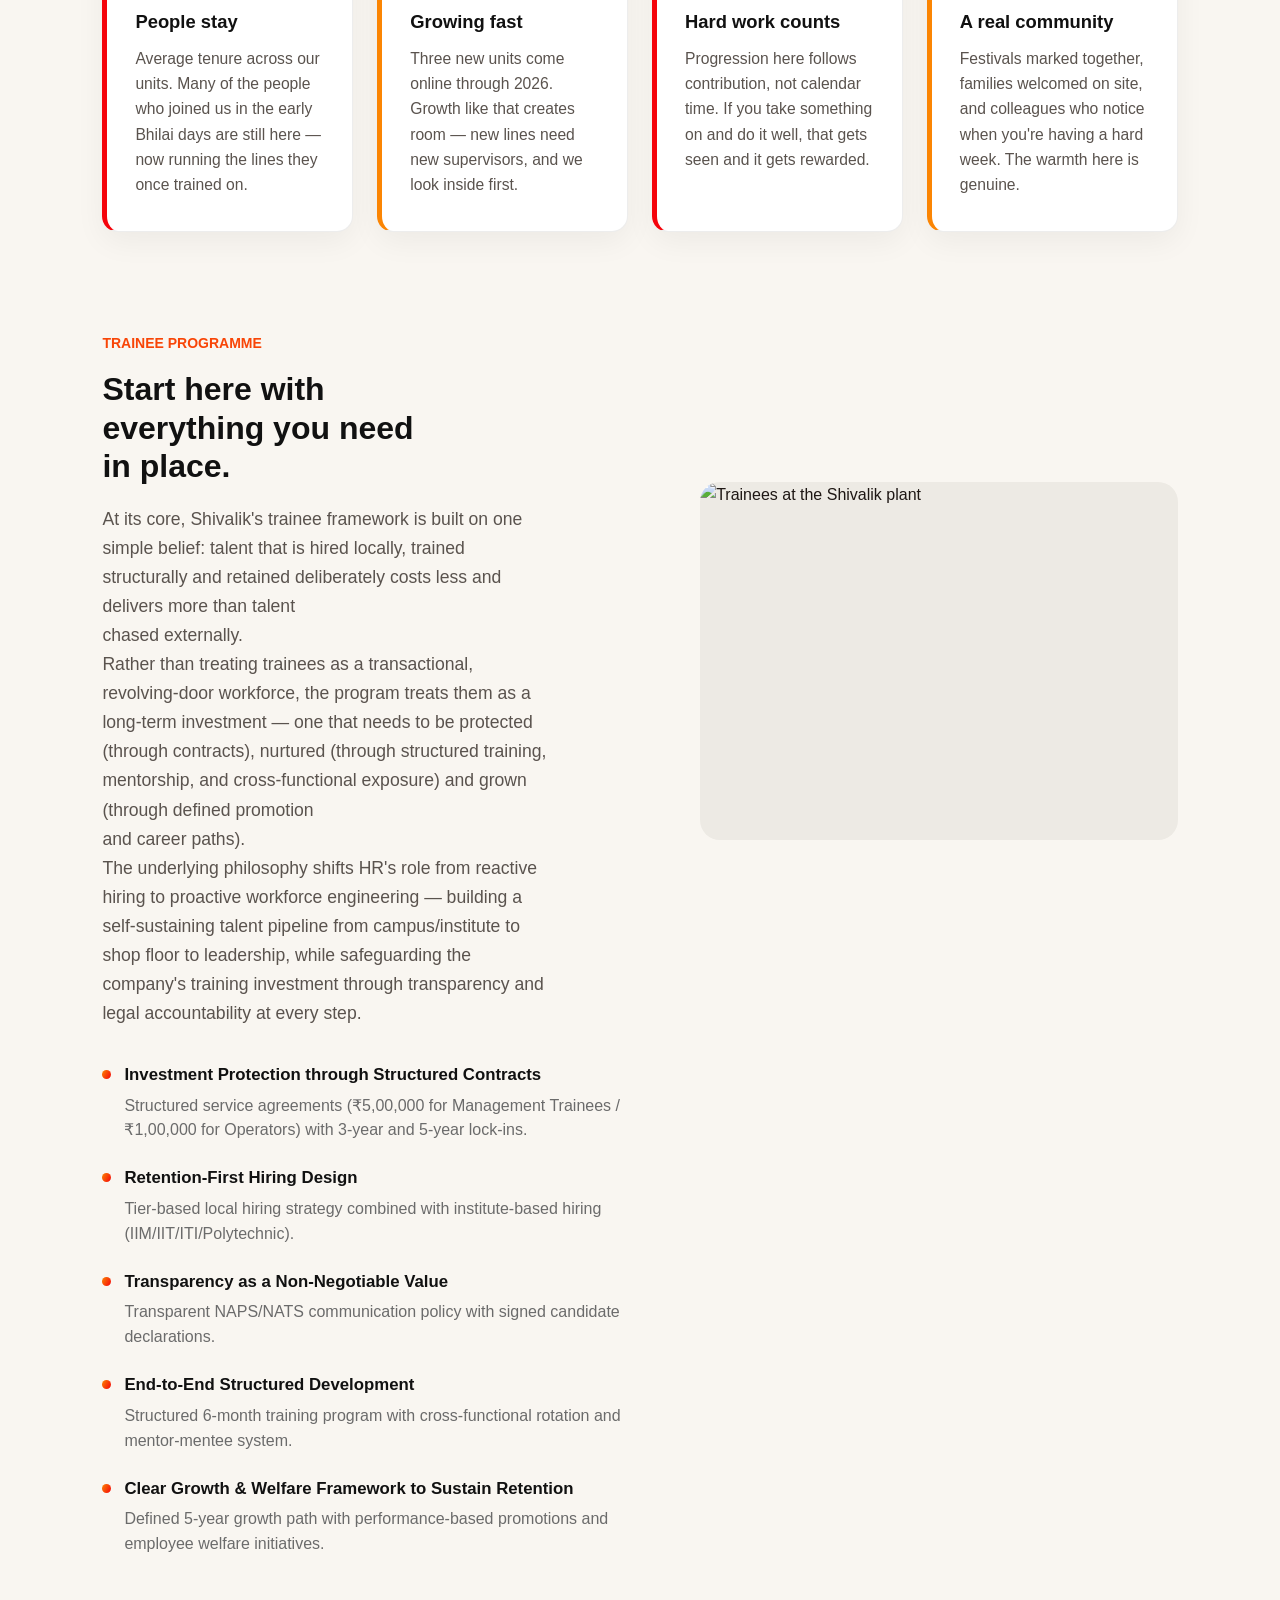
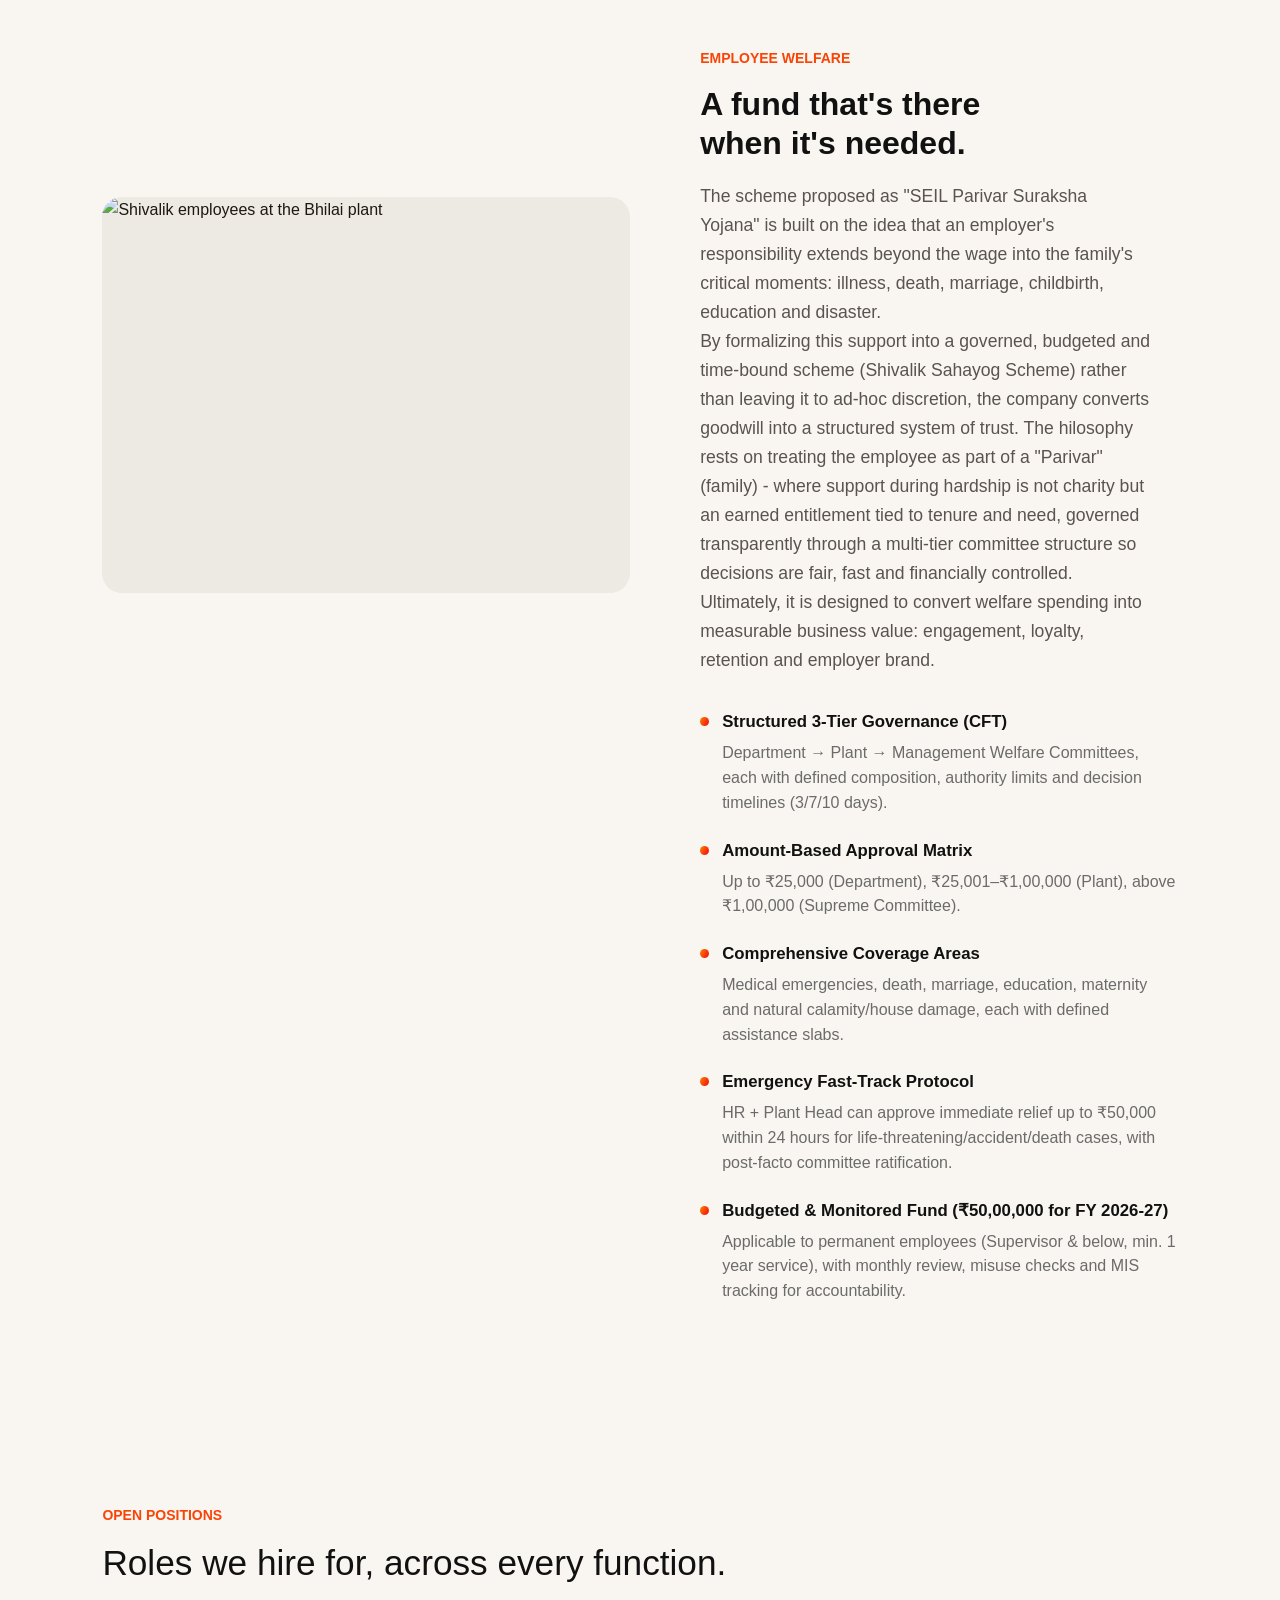
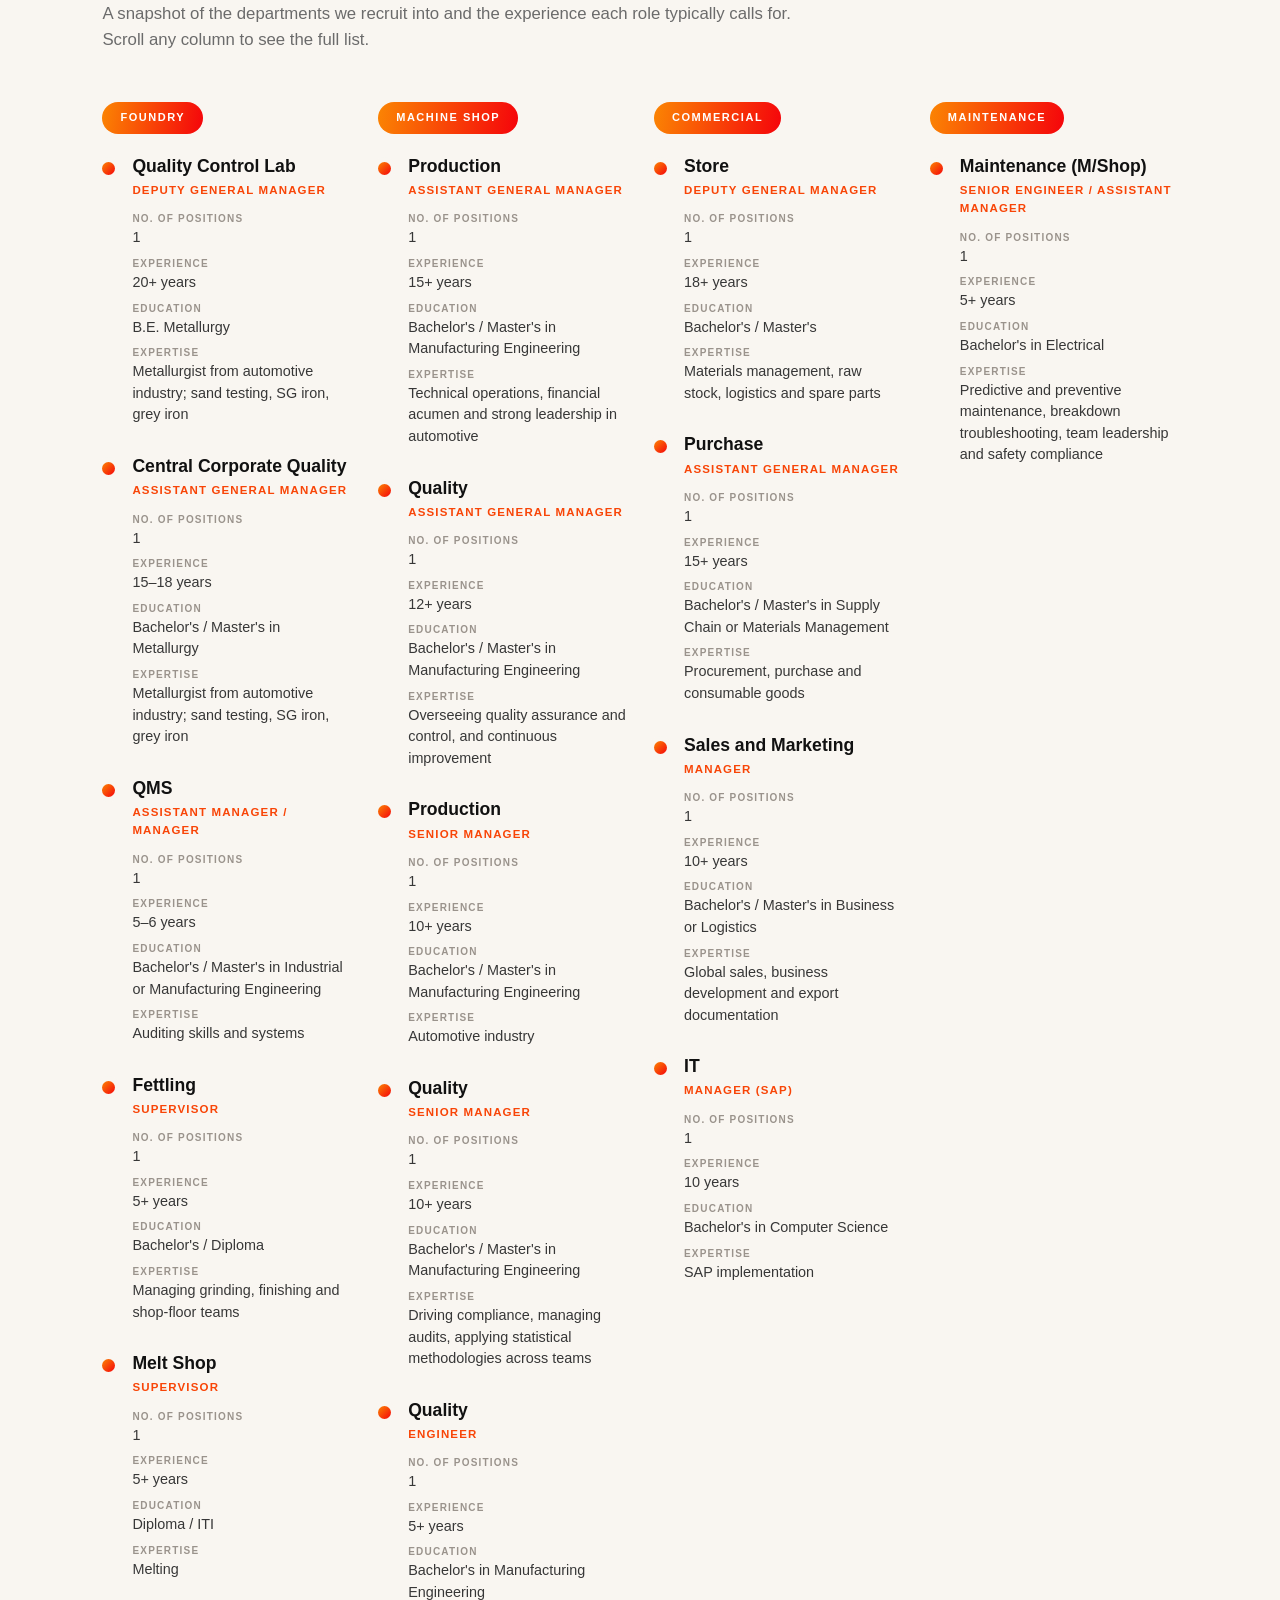
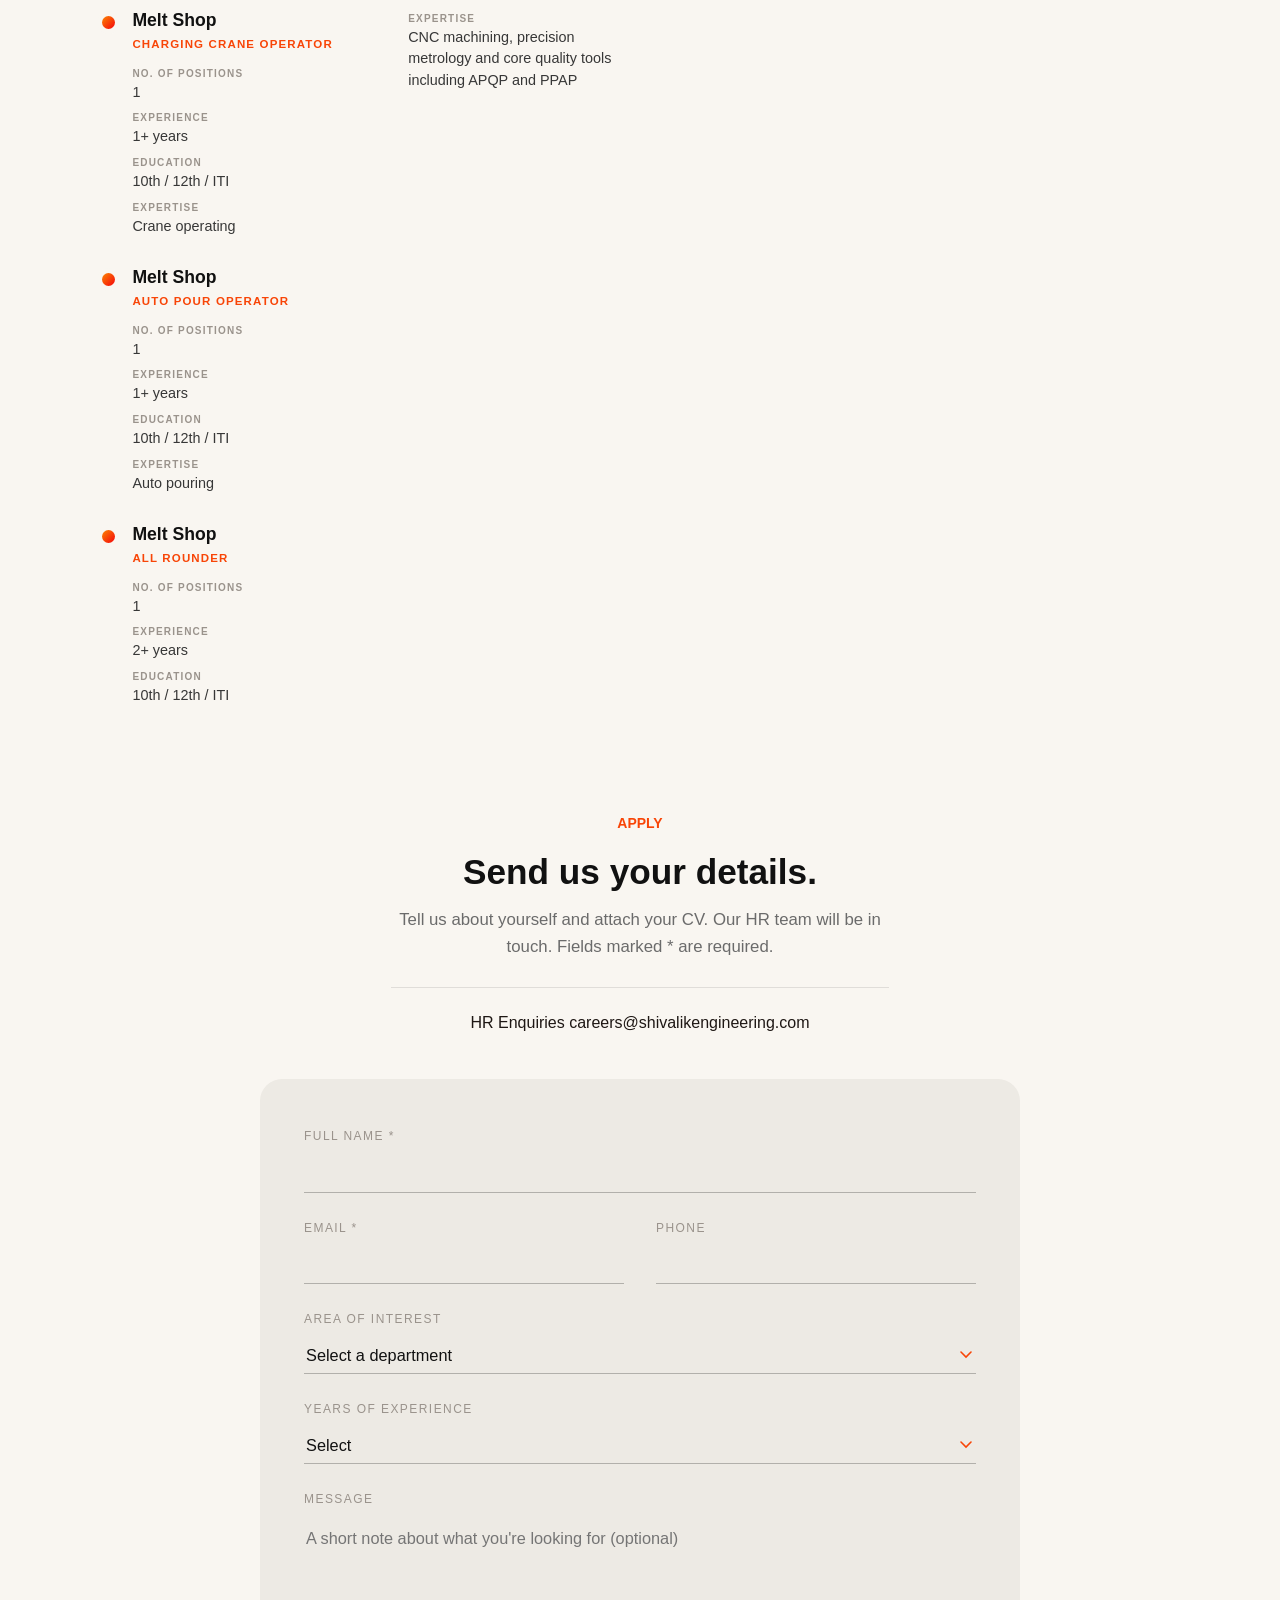
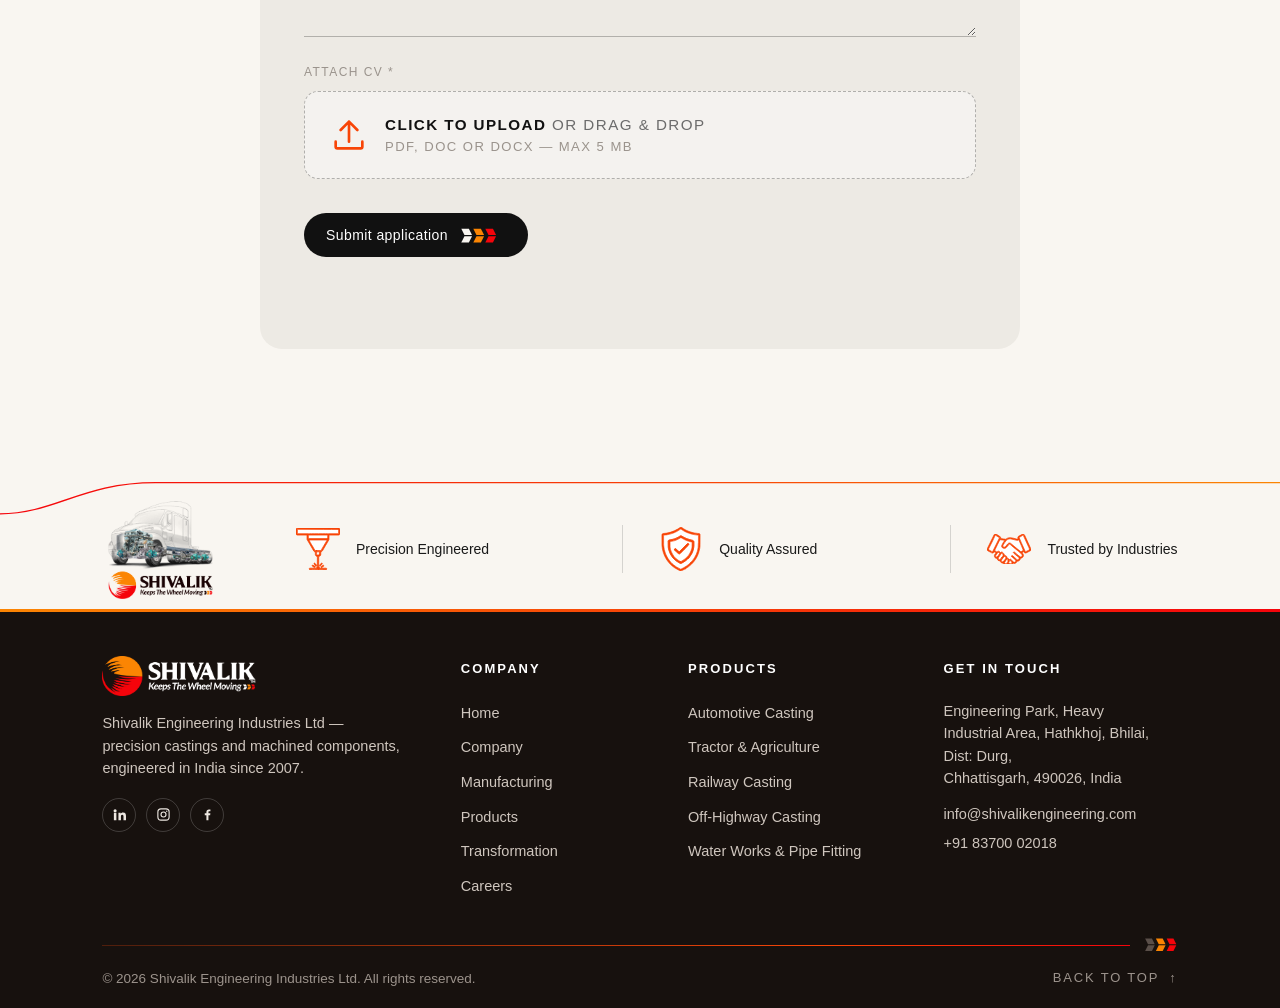
==== commit 80e6d1a4: "fixes" ====
--- a/careers.html
+++ b/careers.html
@@ -95,21 +95,21 @@
   <div class="cr-gallery-track">
 
     <div class="cr-gallery-set">
-      <figure class="cr-shot"><img src="career/01.jpg" alt="Shivalik office reception"></figure>
-      <figure class="cr-shot cr-shot--tall"><img src="career/03.jpg" alt="Operator working on the foundry floor"></figure>
-      <figure class="cr-shot"><img src="career/02.jpg" alt="Team meeting in the Shivalik boardroom"></figure>
-      <figure class="cr-shot cr-shot--tall"><img src="career/05.jpg" alt="Engineer at work in the quality lab"></figure>
-      <figure class="cr-shot"><img src="career/06.jpg" alt="Machine shop operators on the line"></figure>
-      <figure class="cr-shot"><img src="career/04.jpg" alt="Shivalik plant entrance"></figure>
+      <figure class="cr-shot"><img src="career/01.jpg" alt="Shivalik office reception" width="360" height="260" loading="lazy" decoding="async"></figure>
+      <figure class="cr-shot cr-shot--tall"><img src="career/03.jpg" alt="Operator working on the foundry floor" width="360" height="260" loading="lazy" decoding="async"></figure>
+      <figure class="cr-shot"><img src="career/02.jpg" alt="Team meeting in the Shivalik boardroom" width="360" height="260" loading="lazy" decoding="async"></figure>
+      <figure class="cr-shot cr-shot--tall"><img src="career/05.jpg" alt="Engineer at work in the quality lab" width="360" height="260" loading="lazy" decoding="async"></figure>
+      <figure class="cr-shot"><img src="career/06.jpg" alt="Machine shop operators on the line" width="360" height="260" loading="lazy" decoding="async"></figure>
+      <figure class="cr-shot"><img src="career/04.jpg" alt="Shivalik plant entrance" width="360" height="260" loading="lazy" decoding="async"></figure>
     </div>
 
     <div class="cr-gallery-set" aria-hidden="true">
-      <figure class="cr-shot"><img src="career/01.jpg" alt=""></figure>
-      <figure class="cr-shot cr-shot--tall"><img src="career/03.jpg" alt=""></figure>
-      <figure class="cr-shot"><img src="career/02.jpg" alt=""></figure>
-      <figure class="cr-shot cr-shot--tall"><img src="career/05.jpg" alt=""></figure>
-      <figure class="cr-shot"><img src="career/06.jpg" alt=""></figure>
-      <figure class="cr-shot"><img src="career/04.jpg" alt=""></figure>
+      <figure class="cr-shot"><img src="career/01.jpg" alt="" width="360" height="260" loading="lazy" decoding="async"></figure>
+      <figure class="cr-shot cr-shot--tall"><img src="career/03.jpg" alt="" width="360" height="260" loading="lazy" decoding="async"></figure>
+      <figure class="cr-shot"><img src="career/02.jpg" alt="" width="360" height="260" loading="lazy" decoding="async"></figure>
+      <figure class="cr-shot cr-shot--tall"><img src="career/05.jpg" alt="" width="360" height="260" loading="lazy" decoding="async"></figure>
+      <figure class="cr-shot"><img src="career/06.jpg" alt="" width="360" height="260" loading="lazy" decoding="async"></figure>
+      <figure class="cr-shot"><img src="career/04.jpg" alt="" width="360" height="260" loading="lazy" decoding="async"></figure>
     </div>
 
   </div>
@@ -290,6 +290,7 @@
           <h3>Quality Control Lab</h3>
           <span class="cr-role-title">Deputy General Manager</span>
           <ul class="cr-role-meta">
+            <li><strong>No. of Positions</strong> 1</li>
             <li><strong>Experience</strong> 20+ years</li>
             <li><strong>Education</strong> B.E. Metallurgy</li>
             <li><strong>Expertise</strong> Metallurgist from automotive industry; sand testing, SG iron, grey iron</li>
@@ -301,6 +302,7 @@
           <h3>Central Corporate Quality</h3>
           <span class="cr-role-title">Assistant General Manager</span>
           <ul class="cr-role-meta">
+            <li><strong>No. of Positions</strong> 1</li>
             <li><strong>Experience</strong> 15–18 years</li>
             <li><strong>Education</strong> Bachelor's / Master's in Metallurgy</li>
             <li><strong>Expertise</strong> Metallurgist from automotive industry; sand testing, SG iron, grey iron</li>
@@ -312,6 +314,7 @@
           <h3>QMS</h3>
           <span class="cr-role-title">Assistant Manager / Manager</span>
           <ul class="cr-role-meta">
+            <li><strong>No. of Positions</strong> 1</li>
             <li><strong>Experience</strong> 5–6 years</li>
             <li><strong>Education</strong> Bachelor's / Master's in Industrial or Manufacturing Engineering</li>
             <li><strong>Expertise</strong> Auditing skills and systems</li>
@@ -323,6 +326,7 @@
           <h3>Fettling</h3>
           <span class="cr-role-title">Supervisor</span>
           <ul class="cr-role-meta">
+            <li><strong>No. of Positions</strong> 1</li>
             <li><strong>Experience</strong> 5+ years</li>
             <li><strong>Education</strong> Bachelor's / Diploma</li>
             <li><strong>Expertise</strong> Managing grinding, finishing and shop-floor teams</li>
@@ -334,6 +338,7 @@
           <h3>Melt Shop</h3>
           <span class="cr-role-title">Supervisor</span>
           <ul class="cr-role-meta">
+            <li><strong>No. of Positions</strong> 1</li>
             <li><strong>Experience</strong> 5+ years</li>
             <li><strong>Education</strong> Diploma / ITI</li>
             <li><strong>Expertise</strong> Melting</li>
@@ -345,6 +350,7 @@
           <h3>Melt Shop</h3>
           <span class="cr-role-title">Charging Crane Operator</span>
           <ul class="cr-role-meta">
+            <li><strong>No. of Positions</strong> 1</li>
             <li><strong>Experience</strong> 1+ years</li>
             <li><strong>Education</strong> 10th / 12th / ITI</li>
             <li><strong>Expertise</strong> Crane operating</li>
@@ -356,6 +362,7 @@
           <h3>Melt Shop</h3>
           <span class="cr-role-title">Auto Pour Operator</span>
           <ul class="cr-role-meta">
+            <li><strong>No. of Positions</strong> 1</li>
             <li><strong>Experience</strong> 1+ years</li>
             <li><strong>Education</strong> 10th / 12th / ITI</li>
             <li><strong>Expertise</strong> Auto pouring</li>
@@ -367,6 +374,7 @@
           <h3>Melt Shop</h3>
           <span class="cr-role-title">All Rounder</span>
           <ul class="cr-role-meta">
+            <li><strong>No. of Positions</strong> 1</li>
             <li><strong>Experience</strong> 2+ years</li>
             <li><strong>Education</strong> 10th / 12th / ITI</li>
           </ul>
@@ -386,6 +394,7 @@
           <h3>Production</h3>
           <span class="cr-role-title">Assistant General Manager</span>
           <ul class="cr-role-meta">
+            <li><strong>No. of Positions</strong> 1</li>
             <li><strong>Experience</strong> 15+ years</li>
             <li><strong>Education</strong> Bachelor's / Master's in Manufacturing Engineering</li>
             <li><strong>Expertise</strong> Technical operations, financial acumen and strong leadership in automotive</li>
@@ -397,6 +406,7 @@
           <h3>Quality</h3>
           <span class="cr-role-title">Assistant General Manager</span>
           <ul class="cr-role-meta">
+            <li><strong>No. of Positions</strong> 1</li>
             <li><strong>Experience</strong> 12+ years</li>
             <li><strong>Education</strong> Bachelor's / Master's in Manufacturing Engineering</li>
             <li><strong>Expertise</strong> Overseeing quality assurance and control, and continuous improvement</li>
@@ -408,6 +418,7 @@
           <h3>Production</h3>
           <span class="cr-role-title">Senior Manager</span>
           <ul class="cr-role-meta">
+            <li><strong>No. of Positions</strong> 1</li>
             <li><strong>Experience</strong> 10+ years</li>
             <li><strong>Education</strong> Bachelor's / Master's in Manufacturing Engineering</li>
             <li><strong>Expertise</strong> Automotive industry</li>
@@ -419,6 +430,7 @@
           <h3>Quality</h3>
           <span class="cr-role-title">Senior Manager</span>
           <ul class="cr-role-meta">
+            <li><strong>No. of Positions</strong> 1</li>
             <li><strong>Experience</strong> 10+ years</li>
             <li><strong>Education</strong> Bachelor's / Master's in Manufacturing Engineering</li>
             <li><strong>Expertise</strong> Driving compliance, managing audits, applying statistical methodologies across teams</li>
@@ -430,6 +442,7 @@
           <h3>Quality</h3>
           <span class="cr-role-title">Engineer</span>
           <ul class="cr-role-meta">
+            <li><strong>No. of Positions</strong> 1</li>
             <li><strong>Experience</strong> 5+ years</li>
             <li><strong>Education</strong> Bachelor's in Manufacturing Engineering</li>
             <li><strong>Expertise</strong> CNC machining, precision metrology and core quality tools including APQP and PPAP</li>
@@ -451,6 +464,7 @@
           <h3>Store</h3>
           <span class="cr-role-title">Deputy General Manager</span>
           <ul class="cr-role-meta">
+            <li><strong>No. of Positions</strong> 1</li>
             <li><strong>Experience</strong> 18+ years</li>
             <li><strong>Education</strong> Bachelor's / Master's</li>
             <li><strong>Expertise</strong> Materials management, raw stock, logistics and spare parts</li>
@@ -462,6 +476,7 @@
           <h3>Purchase</h3>
           <span class="cr-role-title">Assistant General Manager</span>
           <ul class="cr-role-meta">
+            <li><strong>No. of Positions</strong> 1</li>
             <li><strong>Experience</strong> 15+ years</li>
             <li><strong>Education</strong> Bachelor's / Master's in Supply Chain or Materials Management</li>
             <li><strong>Expertise</strong> Procurement, purchase and consumable goods</li>
@@ -473,6 +488,7 @@
           <h3>Sales and Marketing</h3>
           <span class="cr-role-title">Manager</span>
           <ul class="cr-role-meta">
+            <li><strong>No. of Positions</strong> 1</li>
             <li><strong>Experience</strong> 10+ years</li>
             <li><strong>Education</strong> Bachelor's / Master's in Business or Logistics</li>
             <li><strong>Expertise</strong> Global sales, business development and export documentation</li>
@@ -484,6 +500,7 @@
           <h3>IT</h3>
           <span class="cr-role-title">Manager (SAP)</span>
           <ul class="cr-role-meta">
+            <li><strong>No. of Positions</strong> 1</li>
             <li><strong>Experience</strong> 10 years</li>
             <li><strong>Education</strong> Bachelor's in Computer Science</li>
             <li><strong>Expertise</strong> SAP implementation</li>
@@ -505,6 +522,7 @@
           <h3>Maintenance (M/Shop)</h3>
           <span class="cr-role-title">Senior Engineer / Assistant Manager</span>
           <ul class="cr-role-meta">
+            <li><strong>No. of Positions</strong> 1</li>
             <li><strong>Experience</strong> 5+ years</li>
             <li><strong>Education</strong> Bachelor's in Electrical</li>
             <li><strong>Expertise</strong> Predictive and preventive maintenance, breakdown troubleshooting, team leadership and safety compliance</li>
--- a/style.css
+++ b/style.css
@@ -1730,17 +1730,6 @@
                transform .8s var(--ease);
 }
 
-/* .pc-media .pc-img{ opacity:1; }
-.pc-media .pc-alt{ opacity:0; }
-
-.product-card:hover .pc-img{ opacity:0; }
-.product-card:hover .pc-alt{ opacity:1; } */
-
-/* both scale together so the swap feels like one move */
-/* .product-card:hover .pc-media img{
-    transform:scale(1.07);
-} */
-
 /* ---------- Body ---------- */
 
 .pc-body{
@@ -2009,25 +1998,6 @@
     -webkit-text-fill-color:transparent;   /* stronger than `color` */
     color:transparent;
     background-size:100% 100%;
-}
-
-/* starting state — dim, flat, slightly down */
-.product-card{
-    --lit: 0;    /* 0 = dormant, 1 = fully lit */
-}
-
-.product-card .pc-media img{
-    filter:saturate(calc(0.15 + 0.85 * var(--lit)))
-           brightness(calc(0.7 + 0.3 * var(--lit)));
-}
-
-.product-card .pc-body h3,
-.product-card .pc-body p{
-    color:color-mix(in srgb, #111 calc(var(--lit) * 100%), rgba(17,17,17,0.15));
-}
-
-.product-card .pc-body p{
-    color:color-mix(in srgb, #6b6b6b calc(var(--lit) * 100%), rgba(107,107,107,0.2));
 }
 /* ==========================================================
    OUR STORY — vertical timeline (company page)
@@ -5562,7 +5532,7 @@
 
 .trans-panel{
     animation:none;              /* they're all visible now */
-    padding-top:80px;
+    padding-top:30px;
     scroll-margin-top:180px;     /* stops the fixed navbar + tabs covering the heading */
 }
 
@@ -7059,19 +7029,18 @@
 
 /* the fixed box — this is what keeps every label aligned */
 .trust-band .trust-icon{
-    flex:0 0 56px;
-    width:56px;
-    height:56px;
+    flex:0 0 44px;
+    width:44px;
+    height:44px;
     display:flex;
     align-items:center;
-    justify-content:center;
+    justify-content:flex-start;   /* was center — left-align inside the box */
 }
 
 .trust-band .trust-icon svg{
-    max-width:100%;
+    width:100%;                   /* fill the box width */
+    height:auto;                  /* let height follow */
     max-height:100%;
-    width:auto;
-    height:auto;
     fill:var(--middle);
     display:block;
 }
@@ -7133,7 +7102,12 @@
         width:100%;
     }
 
-    .trust-band .trust-icon{ flex:0 0 40px; width:40px; height:40px; }
+    .trust-band .trust-icon{
+        flex:0 0 40px;
+        width:40px;
+        height:40px;
+        justify-content:flex-start;
+    }
     .trust-band .trust-label{ font-size:16px; }
 }
 
@@ -7519,4 +7493,1355 @@
     .cr-dept-scroll{ padding-left:26px; }
     .cr-role-node{ left:-26px; }
     .cr-role h3{ font-size:1rem; }
+}
+/* ==========================================================
+   WHY — two-column sticky layout (overrides earlier rules)
+   Left rail stays narrow; everything it saves goes to the cards.
+========================================================== */
+
+.why{
+    padding:60px 0 40px;
+}
+
+/* the grid: narrow rail + everything else */
+.why-grid{
+    display:grid;
+    grid-template-columns:clamp(210px, 21vw, 290px) 1fr;
+    gap:0 52px;
+    align-items:start;
+}
+
+/* ---------- left rail ---------- */
+
+.why-sticky{
+    position:sticky;
+    top:120px;                  /* clears the fixed navbar */
+    z-index:20;
+
+    /* undo the full-width horizontal version */
+    display:block;
+    width:auto;
+    background:none;
+    padding:0;
+    align-self:start;
+}
+
+.why-sticky .label{
+    margin-bottom:18px;
+}
+
+.why h2{
+    font-size:clamp(1.55rem, 2vw, 1.95rem);
+    line-height:1.18;
+    letter-spacing:-0.01em;
+    max-width:none;
+    margin:0;
+    padding:0;                  /* kills the old 20px */
+}
+
+.why-lead{
+    max-width:none;
+    margin:18px 0 0;
+    padding:0;                  /* kills the old 20px bottom */
+    font-size:1rem;
+    line-height:1.55;
+    color:var(--grey);
+}
+
+.why-progress{
+    margin-top:44px;
+    padding-bottom:0;           /* kills the old 20px */
+    gap:12px;
+}
+
+.why-progress .count{
+    font-size:46px;
+}
+
+.why-progress-bar{
+    margin-top:12px;
+    width:100%;
+    max-width:none;             /* fills the rail instead of stopping at 280px */
+}
+
+/* ---------- right column: cards ---------- */
+
+.why-list{
+    width:100%;
+    min-width:0;                /* lets inner grids shrink instead of overflowing */
+    gap:20px;
+}
+
+.why-item{
+    padding:26px 32px;          /* was 28px 55px — 46px back to the content */
+    gap:18px;
+    min-width:0;
+}
+
+.why-item .why-body{
+    flex:1;
+    min-width:0;
+}
+
+/* ---------- inner blocks: take the reclaimed width ---------- */
+
+.cert-grid{
+    grid-template-columns:repeat(3, 1fr);
+    max-width:none;             /* was capped at 560px */
+    gap:22px 26px;
+}
+
+.feature-list{
+    max-width:none;             /* was capped at 480px */
+}
+
+.sustain-list{
+    gap:26px;
+}
+
+.client-logos{
+    grid-template-columns:repeat(7, 1fr);
+    gap:14px;
+}
+
+.tech-trio-mini{
+    gap:16px;
+}
+
+/* ---------- narrower desktop: shrink the rail first ---------- */
+
+@media (max-width:1280px){
+    .why-grid{
+        grid-template-columns:clamp(190px, 19vw, 240px) 1fr;
+        gap:0 40px;
+    }
+    .cert-grid{ grid-template-columns:repeat(2, 1fr); }
+    .client-logos{ grid-template-columns:repeat(5, 1fr); }
+}
+
+@media (max-width:1100px){
+    .why-item{ padding:24px 26px; }
+    .tech-trio-mini{ grid-template-columns:1fr 1fr; }
+}
+
+/* ---------- tablet & below: stack, rail stops sticking ---------- */
+
+@media (max-width:980px){
+    .why{ padding:50px 0 30px; }
+
+    .why-grid{
+        grid-template-columns:1fr;
+        gap:34px;
+    }
+
+    .why-sticky{
+        position:static;
+        top:auto;
+    }
+
+    .why h2{ font-size:1.6rem; }
+    .why-lead{ max-width:60ch; }
+
+    .why-progress{ margin-top:28px; }
+    .why-progress-bar{ max-width:280px; }
+
+    .why-item{ padding:24px 24px; }
+    .client-logos{ grid-template-columns:repeat(4, 1fr); }
+}
+
+@media (max-width:768px){
+    .why-item{ padding:22px 20px; }
+    .cert-grid{ grid-template-columns:1fr; }
+    .client-logos{ grid-template-columns:repeat(3, 1fr); }
+    .tech-trio-mini{ grid-template-columns:1fr; }
+    .sustain-list{ grid-template-columns:1fr; gap:22px; }
+}
+/* ==========================================================
+   WHY — tighter rail, wider cards (overrides the block above)
+========================================================== */
+
+.why-grid{
+    grid-template-columns:clamp(180px, 16vw, 230px) 1fr;
+    gap:0 36px;                 /* was 52px */
+}
+
+.why-sticky .label{
+    margin-bottom:14px;
+}
+
+.why h2{
+    font-size:clamp(1.4rem, 1.7vw, 1.7rem);
+    line-height:1.2;
+}
+
+.why-lead{
+    margin-top:14px;
+    font-size:.95rem;
+    line-height:1.5;
+}
+
+.why-progress{
+    margin-top:32px;
+    gap:10px;
+}
+
+.why-progress .count{
+    font-size:38px;
+}
+
+.why-progress-bar{
+    margin-top:10px;
+}
+
+/* ---------- cards ---------- */
+
+.why-list{
+    gap:16px;                   /* was 20px */
+}
+
+.why-item{
+    padding:24px 26px;          /* was 26px 32px */
+    gap:16px;
+}
+
+/* ---------- inner blocks: tighter gutters, more columns ---------- */
+
+.cert-grid{
+    grid-template-columns:repeat(4, 1fr);
+    gap:18px 20px;
+}
+
+.sustain-list{
+    gap:22px;
+    margin-top:24px;
+}
+
+.sustain-icon{
+    margin-bottom:12px;         /* was 20px */
+}
+
+.client-logos{
+    grid-template-columns:repeat(8, 1fr);
+    gap:10px;
+}
+
+.client-logo{
+    padding:12px 12px;
+    min-height:78px;
+}
+
+.tech-trio-mini{
+    gap:12px;
+    margin-top:22px;
+}
+
+.tech-mini{
+    padding:18px 16px;
+    gap:12px;
+}
+
+.feature-list{
+    gap:22px;
+    margin-top:22px;
+}
+
+.oem-group + .oem-group{
+    margin-top:28px;            /* was 36px */
+}
+
+/* ---------- step-downs ---------- */
+
+@media (max-width:1280px){
+    .why-grid{
+        grid-template-columns:clamp(165px, 15vw, 200px) 1fr;
+        gap:0 26px;
+    }
+    .cert-grid{ grid-template-columns:repeat(3, 1fr); }
+    .client-logos{ grid-template-columns:repeat(6, 1fr); }
+}
+
+@media (max-width:1100px){
+    .why-item{ padding:22px 22px; }
+    .cert-grid{ grid-template-columns:repeat(2, 1fr); }
+    .client-logos{ grid-template-columns:repeat(5, 1fr); }
+    .tech-trio-mini{ grid-template-columns:1fr 1fr; }
+}
+
+@media (max-width:980px){
+    .why-grid{ grid-template-columns:1fr; gap:26px; }
+    .why h2{ font-size:1.5rem; }
+    .why-progress .count{ font-size:42px; }
+}
+/* ==========================================================
+   ABOUT — keep text + lockup side by side on iPad
+   (overrides the 1250px / 1024px stacking rules)
+========================================================== */
+
+@media (min-width:861px){
+
+    .about{
+        flex-direction:row;
+        align-items:center;
+        gap:clamp(28px, 4vw, 60px);
+        width:100%;
+    }
+
+    /* the text column becomes fluid instead of a hard 850px */
+    .about-inner{
+        width:auto;
+        flex:1 1 62%;
+        min-width:0;              /* lets it shrink inside the flex row */
+    }
+
+    .about-visual{
+        flex:0 1 38%;
+        min-width:0;
+        align-items:center;
+        gap:clamp(12px, 1.6vw, 20px);
+    }
+
+    .about-visual img{
+        max-width:100%;           /* was a hard 520px / 440px cap */
+    }
+}
+
+/* ---------- iPad landscape ---------- */
+
+@media (min-width:861px) and (max-width:1250px){
+
+    .about{
+        padding-bottom:70px;
+    }
+
+    .about-copy h1{
+        font-size:clamp(1.35rem, 2.1vw, 1.75rem);
+        line-height:1.28;
+        padding:16px 0 0;         /* kills the old 20px all-round */
+    }
+
+    .about-copy p{
+        font-size:clamp(.95rem, 1.25vw, 1.08rem);
+        line-height:1.55;
+    }
+
+    .about-inner{ flex:1 1 60%; }
+    .about-visual{ flex:0 1 40%; }
+}
+
+/* ---------- iPad portrait ---------- */
+
+@media (min-width:861px) and (max-width:1024px){
+
+    .about{ gap:26px; }
+
+    .about-inner{ flex:1 1 58%; }
+    .about-visual{ flex:0 1 42%; }
+
+    .about-copy h1{ font-size:1.3rem; }
+    .about-copy p{ font-size:.94rem; }
+}
+
+/* ---------- below 861px: now it stacks ---------- */
+
+@media (max-width:860px){
+    .about{
+        flex-direction:column;
+        align-items:center;
+        gap:36px;
+    }
+    .about-inner{ width:100%; }
+    .about-visual{ width:100%; }
+    .about-visual img{ max-width:380px; }
+}
+/* ==========================================================
+   PANEL RULE — full-bleed section divider
+========================================================== */
+
+.panel-rule{
+    position:relative;
+    width:100vw;
+    margin-left:calc(50% - 50vw);
+    margin-right:calc(50% - 50vw);
+    margin-top:100px;
+    margin-bottom:0px;
+    height:60px;
+    pointer-events:none;
+    overflow:hidden;              /* nothing escapes the left edge */
+}
+
+.panel-rule-svg{
+    position:absolute;
+    inset:0;
+    width:100%;
+    height:100%;
+    display:block;
+}
+
+.panel-rule-path{
+    stroke-dasharray:1;
+    stroke-dashoffset:1;
+    transition:stroke-dashoffset 1.2s var(--ease);
+}
+
+.panel-rule.is-in .panel-rule-path{
+    stroke-dashoffset:0;
+}
+
+/* chevron pinned to the line's height, not floating in a flex row.
+   the path's flat run sits at y=14 of a 60-unit box → 23.3% down. */
+.panel-rule-arrow{
+    position:absolute;
+    right:1%;
+    top:23.3%;
+    transform:translateY(-50%);
+    width:52px;
+    height:auto;
+    display:block;
+
+    opacity:0;
+    transition:opacity .5s var(--ease) .6s;
+}
+
+.panel-rule.is-in .panel-rule-arrow{
+    opacity:1;
+}
+
+.panel-rule-arrow .ch-1{ fill:#1e1714; }
+.panel-rule-arrow .ch-2{ fill:var(--orange); }
+.panel-rule-arrow .ch-3{ fill:var(--red); }
+
+/* ---------- responsive ---------- */
+
+@media (max-width:1100px){
+    .panel-rule{ margin-top:80px; height:52px; }
+    .panel-rule-arrow{ width:44px; }
+}
+
+@media (max-width:900px){
+    .panel-rule{ margin-top:64px; margin-bottom:18px; height:44px; }
+    .panel-rule-arrow{ width:38px; right:6%; }
+}
+
+@media (max-width:640px){
+    .panel-rule{ margin-top:52px; height:36px; }
+    .panel-rule-arrow{ width:30px; }
+}
+
+@media (prefers-reduced-motion:reduce){
+    .panel-rule-path{ stroke-dashoffset:0; transition:none; }
+    .panel-rule-arrow{ opacity:1; transition:none; }
+}
+/* ==========================================================
+   NAVBAR — links distributed across the space between
+   the logo and the CTA (iPad + desktop)
+========================================================== */
+
+@media (min-width:901px){
+
+    .navbar nav{
+        flex:1 1 auto;
+        min-width:0;
+        display:flex;
+        justify-content:space-evenly;   /* equal space around each link */
+        margin:0 clamp(18px, 2.4vw, 46px);
+    }
+
+    .navbar nav ul{
+        flex:1 1 auto;
+        display:flex;
+        justify-content:space-evenly;
+        align-items:center;
+        gap:0;                          /* the distribution replaces the gap */
+        width:100%;
+    }
+
+    .navbar nav li{
+        flex:0 1 auto;
+        text-align:center;
+    }
+
+    .navbar .logo,
+    .navbar .button{
+        flex:0 0 auto;
+    }
+}
+
+/* ---------- iPad: tighten type so every link fits the row ---------- */
+
+@media (min-width:901px) and (max-width:1366px){
+
+    .navbar nav{
+        margin:0 clamp(14px, 1.8vw, 28px);
+    }
+
+    nav a{
+        font-size:clamp(10.5px, .92vw, 12.5px);
+        letter-spacing:.06em;
+        white-space:nowrap;
+    }
+}
+
+@media (min-width:901px) and (max-width:1150px){
+
+    .logo{ width:118px; }
+
+    nav a{
+        font-size:10.5px;
+        letter-spacing:.045em;
+    }
+
+    .button{
+        padding:7px 18px;
+        font-size:12.5px;
+        white-space:nowrap;
+    }
+}
+/* ==========================================================
+   CERT GRID — six certifications + two commitments
+========================================================== */
+
+.cert-grid{
+    grid-template-columns:repeat(3, 1fr);
+}
+
+/* six items, three across = two full rows */
+.cert-item:nth-child(3n){ border-right:none; }
+.cert-item:nth-last-child(-n+3){ border-bottom:none; }
+
+/* ---------- in-process state ---------- */
+
+.cert-item--pending .cert-status{
+    color:var(--grey);
+    font-weight:500;
+}
+
+.cert-item--pending img{
+    opacity:.35;
+}
+
+.why-item.active .cert-item--pending img{
+    opacity:.85;
+}
+
+/* ---------- commitments row ---------- */
+
+.cert-commit{
+    display:grid;
+    grid-template-columns:repeat(2, 1fr);
+    gap:0;
+    margin-top:0;
+    padding-top:6px;
+    border-top:1px solid rgba(0,0,0,.09);
+    max-width:none;
+}
+
+/* centred under the grid above, matching the reference */
+.cert-commit .cert-item{
+    border-bottom:none;
+    padding-left:26px;
+}
+
+.cert-commit .cert-item:first-child{
+    justify-content:flex-end;
+    padding-right:40px;
+}
+
+.cert-commit .cert-item:last-child{
+    border-right:none;
+    padding-left:40px;
+}
+
+/* ---------- drawn badge (no image file needed) ---------- */
+
+.cert-badge{
+    flex:0 0 auto;
+    width:82px;
+    height:82px;
+    border-radius:50%;
+    display:flex;
+    align-items:center;
+    justify-content:center;
+    border:5px solid var(--red);
+    background:#fff;
+    color:var(--red);
+    transition:filter .45s var(--ease), opacity .45s var(--ease);
+    filter:grayscale(1);
+    opacity:.45;
+}
+
+.why-item.active .cert-badge{
+    filter:grayscale(0);
+    opacity:1;
+}
+
+.cert-badge svg{
+    width:46px;
+    height:46px;
+}
+
+/* ---------- responsive ---------- */
+
+@media (max-width:1280px){
+    .cert-badge{ width:72px; height:72px; border-width:4px; }
+    .cert-badge svg{ width:40px; height:40px; }
+    .cert-commit .cert-item:first-child{ padding-right:28px; }
+    .cert-commit .cert-item:last-child{ padding-left:28px; }
+}
+
+@media (max-width:1100px){
+    .cert-grid{ grid-template-columns:repeat(2, 1fr); }
+
+    .cert-item:nth-child(3n){ border-right:1px solid rgba(0,0,0,.09); }
+    .cert-item:nth-child(2n){ border-right:none; }
+    .cert-item:nth-child(3n+1){ padding-left:26px; }
+    .cert-item:nth-child(2n+1){ padding-left:0; }
+
+    .cert-item:nth-last-child(-n+3){ border-bottom:1px solid rgba(0,0,0,.09); }
+    .cert-item:nth-last-child(-n+2){ border-bottom:none; }
+}
+
+@media (max-width:768px){
+    .cert-grid,
+    .cert-commit{ grid-template-columns:1fr; }
+
+    .cert-item{
+        padding:20px 0;
+        border-right:none;
+        border-bottom:1px solid rgba(0,0,0,.09);
+    }
+    .cert-item:nth-child(3n+1),
+    .cert-item:nth-child(2n+1){ padding-left:0; }
+    .cert-item:nth-last-child(-n+3),
+    .cert-item:nth-last-child(-n+2){ border-bottom:1px solid rgba(0,0,0,.09); }
+
+    .cert-commit{ padding-top:0; }
+    .cert-commit .cert-item{ padding:20px 0; }
+    .cert-commit .cert-item:first-child{ justify-content:flex-start; padding-right:0; }
+    .cert-commit .cert-item:last-child{ padding-left:0; border-bottom:none; }
+
+    .cert-badge{ width:64px; height:64px; border-width:4px; }
+    .cert-badge svg{ width:34px; height:34px; }
+}
+/* ==========================================================
+   CERT GRID — corrected (scoped to beat earlier rules)
+========================================================== */
+
+.why-item .cert-grid{
+    display:grid;
+    grid-template-columns:repeat(3, 1fr);
+    gap:0;
+    margin-top:26px;
+    max-width:none;
+}
+
+.why-item .cert-item{
+    display:flex;
+    align-items:flex-start;
+    gap:18px;
+    padding:22px 24px;
+    min-width:0;
+    border-right:1px solid rgba(0,0,0,.09);
+    border-bottom:1px solid rgba(0,0,0,.09);
+}
+
+.why-item .cert-item:nth-child(3n){ border-right:none; }
+.why-item .cert-item:nth-last-child(-n+3){ border-bottom:none; }
+.why-item .cert-item:nth-child(3n+1){ padding-left:0; }
+
+/* ---------- badges: one size for every kind ---------- */
+
+.why-item .cert-item img,
+.why-item .cert-badge{
+    flex:0 0 76px;
+    width:76px;
+    height:76px;
+    border-radius:50%;
+    object-fit:contain;
+    background:#fff;
+    filter:grayscale(1);
+    opacity:.45;
+    transition:filter .45s var(--ease), opacity .45s var(--ease);
+}
+
+.why-item.active .cert-item img,
+.why-item.active .cert-badge{
+    filter:grayscale(0);
+    opacity:1;
+}
+
+.why-item .cert-badge{
+    display:flex;
+    align-items:center;
+    justify-content:center;
+    border:4px solid var(--red);
+    color:var(--red);
+    box-sizing:border-box;
+}
+
+.why-item .cert-badge svg{
+    width:40px;
+    height:40px;
+}
+
+/* ---------- text block ---------- */
+
+.why-item .cert-text{
+    display:flex;
+    flex-direction:column;
+    align-items:flex-start;
+    min-width:0;
+    padding-top:2px;
+}
+
+.why-item .cert-code{
+    font-family:"balto", sans-serif;
+    font-weight:600;
+    font-size:1.05rem;
+    line-height:1.2;
+    color:var(--red);
+    margin:0;
+}
+
+.why-item .cert-status{
+    font-family:"balto", sans-serif;
+    font-weight:600;
+    font-size:1.05rem;
+    line-height:1.25;
+    color:var(--ink);
+    margin:1px 0 0;
+}
+
+.why-item .cert-rule{
+    display:block;
+    flex:0 0 auto;
+    width:38px;
+    height:2px;
+    margin:11px 0;
+    background:linear-gradient(90deg, var(--orange), var(--red));
+    transform:scaleX(0);
+    transform-origin:left;
+    transition:transform .5s var(--ease) .15s;
+}
+
+.why-item.active .cert-rule{ transform:scaleX(1); }
+
+.why-item .cert-sub{
+    font-size:.94rem;
+    line-height:1.45;
+    color:var(--grey);
+    margin:0;
+}
+
+.why-item .cert-item--pending .cert-status{
+    color:var(--grey);
+    font-weight:500;
+}
+
+/* ---------- commitments row ---------- */
+
+.why-item .cert-commit{
+    display:grid;
+    grid-template-columns:repeat(2, 1fr);
+    gap:0;
+    margin-top:0;
+    padding-top:0;
+    border-top:1px solid rgba(0,0,0,.09);
+}
+
+.why-item .cert-commit .cert-item{
+    border-bottom:none;
+    padding-left:24px;
+}
+
+.why-item .cert-commit .cert-item:first-child{ padding-left:0; }
+.why-item .cert-commit .cert-item:last-child{ border-right:none; }
+
+/* ---------- responsive ---------- */
+
+@media (max-width:1280px){
+    .why-item .cert-item{ padding:20px 18px; gap:15px; }
+    .why-item .cert-item img,
+    .why-item .cert-badge{ flex-basis:66px; width:66px; height:66px; }
+    .why-item .cert-badge svg{ width:34px; height:34px; }
+    .why-item .cert-code,
+    .why-item .cert-status{ font-size:.98rem; }
+    .why-item .cert-sub{ font-size:.88rem; }
+}
+
+@media (max-width:1100px){
+    .why-item .cert-grid{ grid-template-columns:repeat(2, 1fr); }
+    .why-item .cert-item:nth-child(3n){ border-right:1px solid rgba(0,0,0,.09); }
+    .why-item .cert-item:nth-child(2n){ border-right:none; }
+    .why-item .cert-item:nth-child(3n+1){ padding-left:24px; }
+    .why-item .cert-item:nth-child(2n+1){ padding-left:0; }
+    .why-item .cert-item:nth-last-child(-n+3){ border-bottom:1px solid rgba(0,0,0,.09); }
+    .why-item .cert-item:nth-last-child(-n+2){ border-bottom:none; }
+}
+
+@media (max-width:768px){
+    .why-item .cert-grid,
+    .why-item .cert-commit{ grid-template-columns:1fr; }
+    .why-item .cert-item{
+        padding:18px 0;
+        border-right:none;
+        border-bottom:1px solid rgba(0,0,0,.09);
+    }
+    .why-item .cert-item:nth-child(3n+1),
+    .why-item .cert-item:nth-child(2n+1){ padding-left:0; }
+    .why-item .cert-commit .cert-item{ padding-left:0; }
+    .why-item .cert-item:last-child{ border-bottom:none; }
+    .why-item .cert-item img,
+    .why-item .cert-badge{ flex-basis:60px; width:60px; height:60px; }
+    .why-item .cert-badge svg{ width:32px; height:32px; }
+}
+
+@media (prefers-reduced-motion:reduce){
+    .why-item .cert-rule{ transform:scaleX(1); transition:none; }
+}
+/* ---------- commitment badges: bare icon, no ring ---------- */
+
+.why-item .cert-badge{
+    border:none;
+    background:none;
+    border-radius:0;
+}
+
+.why-item .cert-badge svg{
+    width:60px;
+    height:60px;
+}
+
+@media (max-width:1280px){
+    .why-item .cert-badge svg{ width:52px; height:52px; }
+}
+
+@media (max-width:768px){
+    .why-item .cert-badge svg{ width:46px; height:46px; }
+}
+
+/* ==========================================================
+   SECTOR CARD — hero and body merged into one card
+========================================================== */
+
+.product-grid{
+    align-items:stretch;
+}
+
+.sector-col{
+    display:flex;
+    height:100%;
+    gap:0;
+}
+
+.sector-card{
+    position:relative;
+    display:flex;
+    flex-direction:column;
+    width:100%;
+    aspect-ratio:auto;
+    border-radius:18px;
+    overflow:hidden;
+    background:#fff;
+    border:1px solid rgba(0,0,0,.07);
+    box-shadow:0 10px 30px rgba(0,0,0,.05);
+    transition:transform .45s var(--ease), box-shadow .45s var(--ease);
+}
+
+.sector-card:hover{
+    transform:translateY(-5px);
+    box-shadow:0 20px 44px rgba(0,0,0,.12);
+}
+
+/* ---------- hero image + title ---------- */
+
+.sc-hero{
+    position:relative;
+    display:block;
+    aspect-ratio:4 / 3;
+    overflow:hidden;
+    flex:0 0 auto;
+}
+
+.sc-hero img{
+    width:100%;
+    height:100%;
+    object-fit:cover;
+    transition:transform .8s var(--ease);
+}
+
+.sector-card:hover .sc-hero img{ transform:scale(1.06); }
+
+.sc-hero::after{
+    content:"";
+    position:absolute;
+    inset:0;
+    background:linear-gradient(to top, rgba(16,12,9,.78) 0%, rgba(16,12,9,.12) 52%, rgba(16,12,9,0) 100%);
+}
+
+.sc-title{
+    position:absolute;
+    left:20px;
+    right:20px;
+    bottom:16px;
+    z-index:1;
+    font-family:"balto", sans-serif;
+    font-weight:600;
+    font-size:1.2rem;
+    line-height:1.2;
+    color:#fff;
+}
+
+/* the brand rule that joins the two halves */
+.sc-hero::before{
+    content:"";
+    position:absolute;
+    left:0; right:0; bottom:0;
+    height:3px;
+    z-index:2;
+    background:linear-gradient(90deg, var(--orange), var(--red));
+    transform:scaleX(0);
+    transform-origin:left;
+    transition:transform .5s var(--ease);
+}
+
+.sector-card:hover .sc-hero::before{ transform:scaleX(1); }
+
+/* ---------- body ---------- */
+
+.sc-body{
+    display:flex;
+    flex-direction:column;
+    flex:1;
+    padding:0 0 18px;
+}
+
+.sc-part{
+    width:100%;
+    aspect-ratio:16 / 10;
+    object-fit:contain;
+    padding:14px;
+    display:block;
+    flex:0 0 auto;
+}
+
+/* ---------- dot bullets ---------- */
+
+.sector-card .pc-products{
+    flex:1;
+    list-style:none;
+    display:flex;
+    flex-direction:column;
+    gap:2px;
+    align-content:flex-start;
+    margin:0;
+    padding:0 20px;
+}
+
+.sector-card .pc-products li{
+    position:relative;
+    padding:5px 0 5px 18px;
+    font-family:"balto", sans-serif;
+    font-size:14.5px;
+    letter-spacing:.02em;
+    line-height:1.35;
+    color:var(--grey);
+    background:none;
+    border-radius:0;
+}
+
+.sector-card .pc-products li::before{
+    content:"";
+    position:absolute;
+    left:0;
+    top:11px;
+    width:6px;
+    height:6px;
+    border-radius:50%;
+    background:linear-gradient(120deg, var(--orange), var(--red));
+    margin:0;
+}
+
+/* ---------- arrow, pinned to the bottom ---------- */
+
+.sc-arrow{
+    align-self:flex-start;
+    margin:18px 20px 0;
+    width:40px;
+    height:40px;
+    flex:0 0 auto;
+    border-radius:50%;
+    display:flex;
+    align-items:center;
+    justify-content:center;
+    border:1px solid rgba(0,0,0,.14);
+    color:var(--middle);
+    background:#fff;
+    transition:.4s var(--ease);
+}
+
+.sc-arrow svg{ width:17px; height:17px; }
+
+.sector-card:hover .sc-arrow{
+    background:linear-gradient(120deg, var(--orange), var(--red));
+    border-color:transparent;
+    color:#fff;
+    transform:translateX(4px);
+}
+
+/* ---------- responsive ---------- */
+
+@media (max-width:1280px){
+    .product-grid{ grid-template-columns:repeat(3, 1fr); }
+    .sc-title{ font-size:1.1rem; }
+}
+
+@media (max-width:860px){
+    .product-grid{ grid-template-columns:repeat(2, 1fr); }
+    .sc-part{ padding:12px; }
+    .sector-card .pc-products{ padding:0 16px; }
+    .sc-arrow{ margin:14px 16px 0; width:36px; height:36px; }
+}
+
+@media (max-width:560px){
+    .product-grid{ grid-template-columns:1fr; }
+    .sc-hero{ aspect-ratio:16 / 9; }
+}
+
+@media (prefers-reduced-motion:reduce){
+    .sc-hero::before{ transform:scaleX(1); transition:none; }
+}
+/* ==========================================================
+   SECTOR CARD — corrections (must sit last in the file)
+========================================================== */
+
+/* kill the old full-card scrim — the hero has its own now */
+.sector-card::after{ display:none; }
+
+/* the old absolute title/arrow rules no longer apply here */
+.sector-card .sector-title,
+.sector-card .pc-arrow{ display:none; }
+
+/* ---------- lock the part image down ---------- */
+
+.sector-card .sc-part{
+    width:100%;
+    height:170px;               /* explicit height beats aspect-ratio fights */
+    max-height:170px;
+    object-fit:contain;
+    padding:16px;
+    margin:0;
+    display:block;
+    flex:0 0 auto;
+    background:#fff;
+}
+
+/* ---------- hero ---------- */
+
+.sector-card .sc-hero{
+    position:relative;
+    display:block;
+    width:100%;
+    height:190px;
+    flex:0 0 auto;
+    aspect-ratio:auto;
+    overflow:hidden;
+}
+
+.sector-card .sc-hero img{
+    width:100%;
+    height:100%;
+    object-fit:cover;
+    display:block;
+    margin:0;
+}
+
+.sector-card .sc-title{
+    display:block;
+    position:absolute;
+    left:18px;
+    right:18px;
+    bottom:14px;
+    z-index:2;
+    font-size:1.12rem;
+    line-height:1.2;
+    color:#fff;
+}
+
+/* ---------- body fills the rest ---------- */
+
+.sector-card .sc-body{
+    display:flex;
+    flex-direction:column;
+    flex:1 1 auto;
+    min-height:0;
+    padding:0 0 16px;
+}
+
+.sector-card .pc-products{
+    flex:1 1 auto;
+    min-height:0;
+    padding:4px 18px 0;
+}
+
+.sector-card .sc-arrow{
+    margin:14px 18px 0;
+}
+
+/* ---------- responsive ---------- */
+
+@media (max-width:1280px){
+    .sector-card .sc-hero{ height:170px; }
+    .sector-card .sc-part{ height:150px; max-height:150px; }
+}
+
+@media (max-width:860px){
+    .sector-card .sc-hero{ height:180px; }
+    .sector-card .sc-part{ height:160px; max-height:160px; }
+}
+
+@media (max-width:560px){
+    .sector-card .sc-hero{ height:200px; }
+    .sector-card .sc-part{ height:180px; max-height:180px; }
+}
+/* ==========================================================
+   VISION — statement block, paired with Mission below it
+========================================================== */
+
+.vision{
+    background:var(--light);
+    padding:60px 8% 20px;
+}
+
+.vision-head{
+    margin-bottom:32px;
+}
+
+.vision-body{
+    display:grid;
+    grid-template-columns:1.35fr 1fr;
+    gap:60px;
+    align-items:start;
+    position:relative;
+    padding-left:26px;
+}
+
+/* the gradient bar, matching .mission-point */
+.vision-body::before{
+    content:"";
+    position:absolute;
+    left:0;
+    top:6px;
+    bottom:6px;
+    width:2px;
+    border-radius:5px;
+    background:linear-gradient(180deg, var(--orange), var(--red));
+
+    transform:scaleY(var(--bar, 0));
+    transform-origin:top;
+}
+
+.vision-statement{
+    font-family:"balto", sans-serif;
+    font-weight:500;
+    font-size:clamp(1.5rem, 2.3vw, 2.05rem);
+    line-height:1.28;
+    letter-spacing:-0.005em;
+    color:var(--ink);
+    margin:0;
+}
+
+.vision-statement strong{
+    color:var(--middle);
+    font-weight:600;
+}
+
+/* ---------- responsive ---------- */
+
+@media (max-width:980px){
+    .vision{ padding:50px 8% 10px; }
+    .vision-body{ grid-template-columns:1fr; gap:26px; }
+    .vision-sub{ max-width:60ch; padding-top:0; }
+}
+
+@media (max-width:640px){
+    .vision{ padding:40px 6% 10px; }
+    .vision-body{ padding-left:20px; }
+    .vision-statement{ font-size:1.45rem; }
+    .vision-sub{ font-size:1rem; }
+}
+/* ==========================================================
+   WHY — sustainability list on mobile (single column)
+========================================================== */
+
+@media (max-width:768px){
+
+    .why-item .sustain-list{
+        display:grid;
+        grid-template-columns:1fr;
+        gap:22px;
+        margin-top:22px;
+        max-width:100%;
+    }
+
+    /* icon beside the text, not stacked above it */
+    .why-item .sustain-item{
+        display:flex;
+        flex-direction:row;
+        align-items:flex-start;
+        gap:16px;
+        min-width:0;
+    }
+
+    .why-item .sustain-icon{
+        flex:0 0 46px;
+        width:46px;
+        height:46px;
+        margin-bottom:0;
+    }
+
+    .why-item .sustain-icon svg{
+        width:22px;
+        height:22px;
+    }
+
+    .why-item .sustain-item p{
+        min-width:0;
+        font-size:.98rem;
+        line-height:1.5;
+        margin:0;
+    }
+
+    /* the figure stays on one line */
+    .why-item .sustain-item strong{
+        display:block;
+        font-size:1.5rem;
+        line-height:1.15;
+        margin-bottom:4px;
+        white-space:nowrap;
+    }
+}
+
+@media (max-width:480px){
+    .why-item .sustain-icon{
+        flex:0 0 40px;
+        width:40px;
+        height:40px;
+    }
+    .why-item .sustain-icon svg{ width:20px; height:20px; }
+    .why-item .sustain-item strong{ font-size:1.35rem; }
+    .why-item .sustain-item p{ font-size:.94rem; }
+}
+/* ==========================================================
+   ROADMAP — collapsed detail must actually collapse on mobile
+========================================================== */
+
+@media (max-width:768px){
+
+    .road-card .road-detail{
+        position:static;
+        inset:auto;
+        opacity:1;
+        visibility:hidden;          /* the real fix: nothing paints when closed */
+        pointer-events:none;
+        transform:none;
+        background:none;
+        padding:0;
+        margin:0;
+
+        max-height:0;
+        overflow:hidden;
+        display:block;
+
+        transition:max-height .4s var(--ease),
+                   visibility 0s linear .4s,
+                   margin-top 0s linear .4s;
+    }
+
+    .road-card.is-open .road-detail{
+        visibility:visible;
+        pointer-events:auto;
+        max-height:1200px;
+        margin-top:22px;
+        transition:max-height .4s var(--ease),
+                   visibility 0s linear 0s,
+                   margin-top 0s linear 0s;
+    }
+
+    /* the panel's own children can't outrun the clip */
+    .road-card .road-detail > *{
+        margin-top:0;
+    }
+
+    .road-card .road-detail ul,
+    .road-card .road-detail p,
+    .road-card .road-detail table,
+    .road-card .road-detail .road-detail-table-wrap{
+        margin-top:0;
+    }
+
+    .road-card.is-open .road-detail ul{
+        margin:0 0 14px;
+    }
+
+    .road-card .road-detail-close{ display:none; }
+}
+/* ==========================================================
+   CAREERS GALLERY — uniform tiles, no jank on load
+========================================================== */
+
+.cr-gallery{
+    contain:layout paint;         /* isolates the marquee from page layout */
+}
+
+.cr-gallery-track{
+    animation:none;               /* CSS animation replaced by rAF below */
+    will-change:transform;
+    transform:translate3d(0,0,0);
+    backface-visibility:hidden;
+}
+
+/* every tile identical — kills the --tall variant */
+.cr-shot,
+.cr-shot--tall{
+    flex:0 0 clamp(240px, 26vw, 360px);
+    width:clamp(240px, 26vw, 360px);
+    height:clamp(190px, 19vw, 260px);
+    align-self:auto;
+    margin:0;
+    border-radius:18px;
+    overflow:hidden;
+    background:#EDEAE4;
+    contain:paint;
+}
+
+.cr-shot img{
+    width:100%;
+    height:100%;
+    object-fit:cover;
+    display:block;
+    transition:transform .8s var(--ease);
+}
+
+/* hover scale on a moving track is expensive — drop it */
+.cr-shot:hover img{ transform:none; }
+
+/* fade the whole strip in once images are ready */
+.cr-gallery-track{
+    opacity:0;
+    transition:opacity .5s var(--ease);
+}
+.cr-gallery.is-ready .cr-gallery-track{ opacity:1; }
+
+@media (max-width:640px){
+    .cr-shot,
+    .cr-shot--tall{
+        flex-basis:70vw;
+        width:70vw;
+        height:46vw;
+    }
+}
+
+@media (prefers-reduced-motion:reduce){
+    .cr-gallery{ overflow-x:auto; }
+    .cr-gallery-track{ opacity:1; }
 }
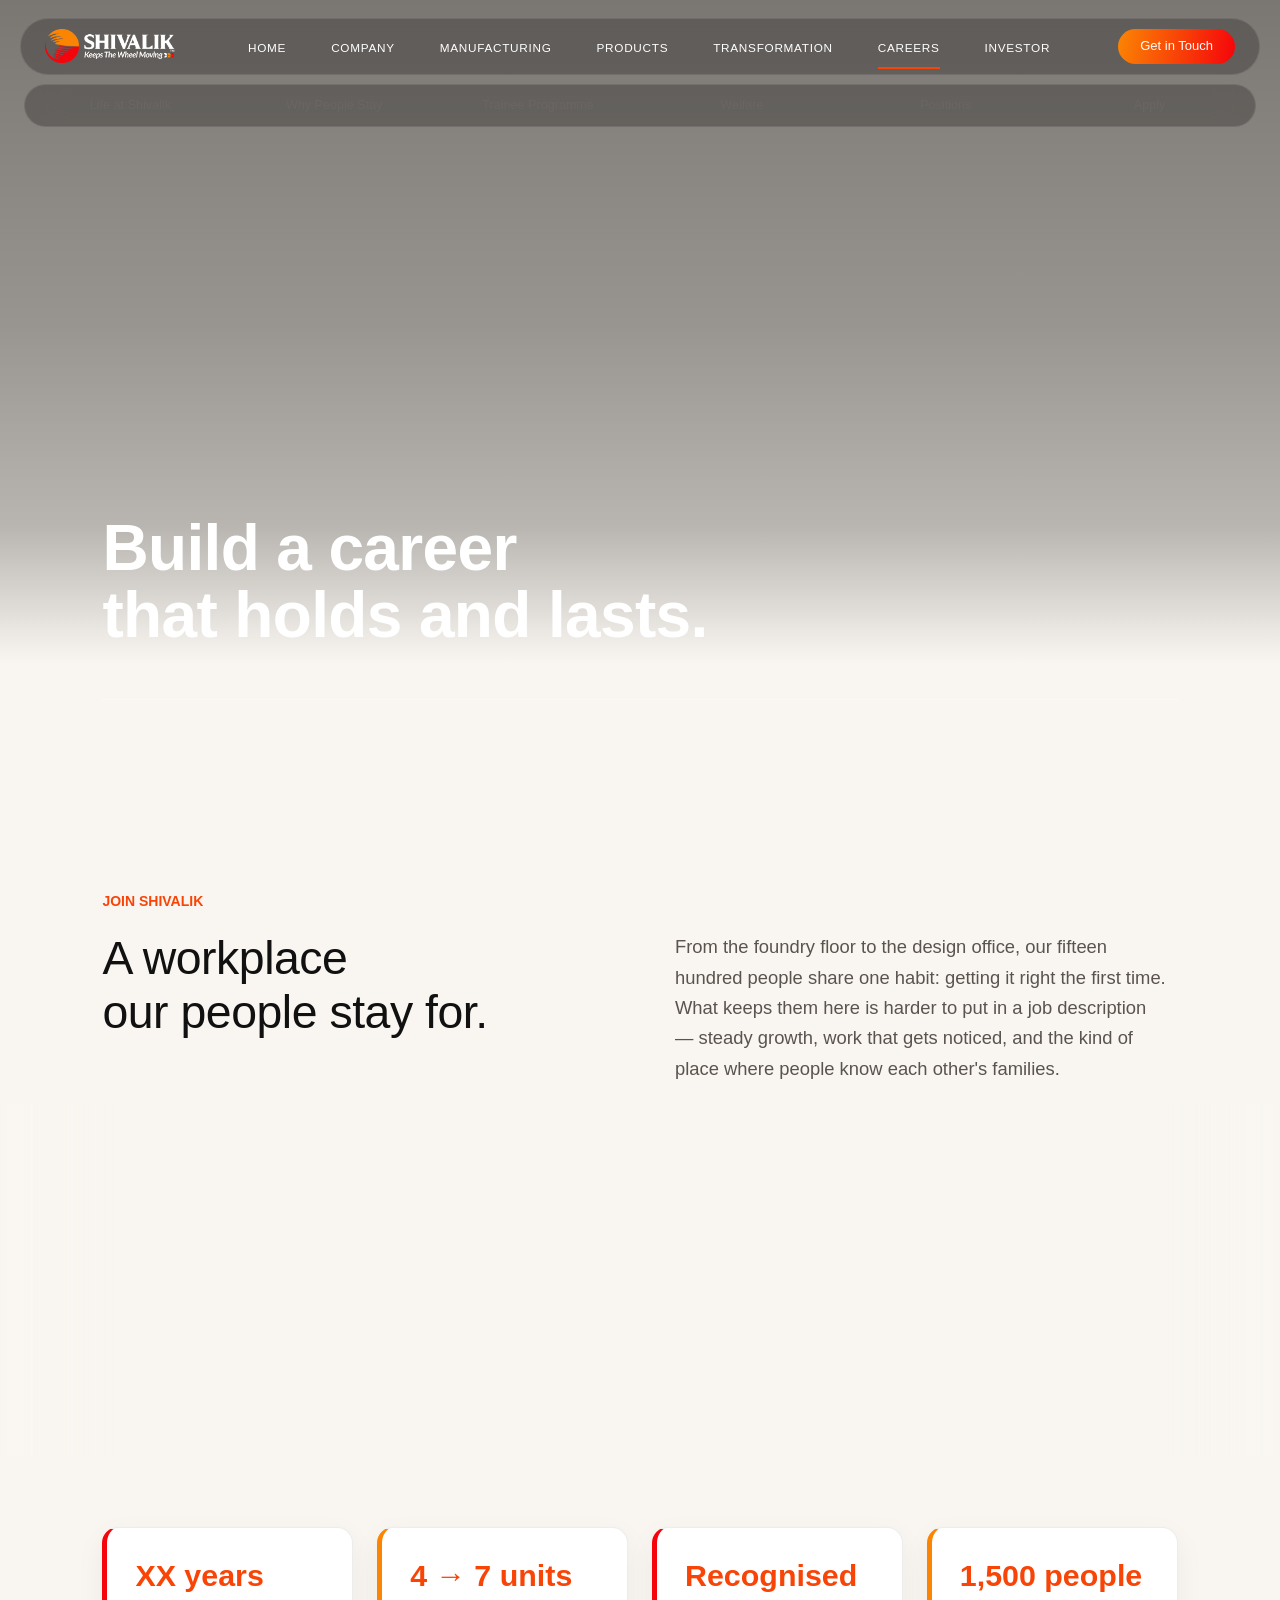
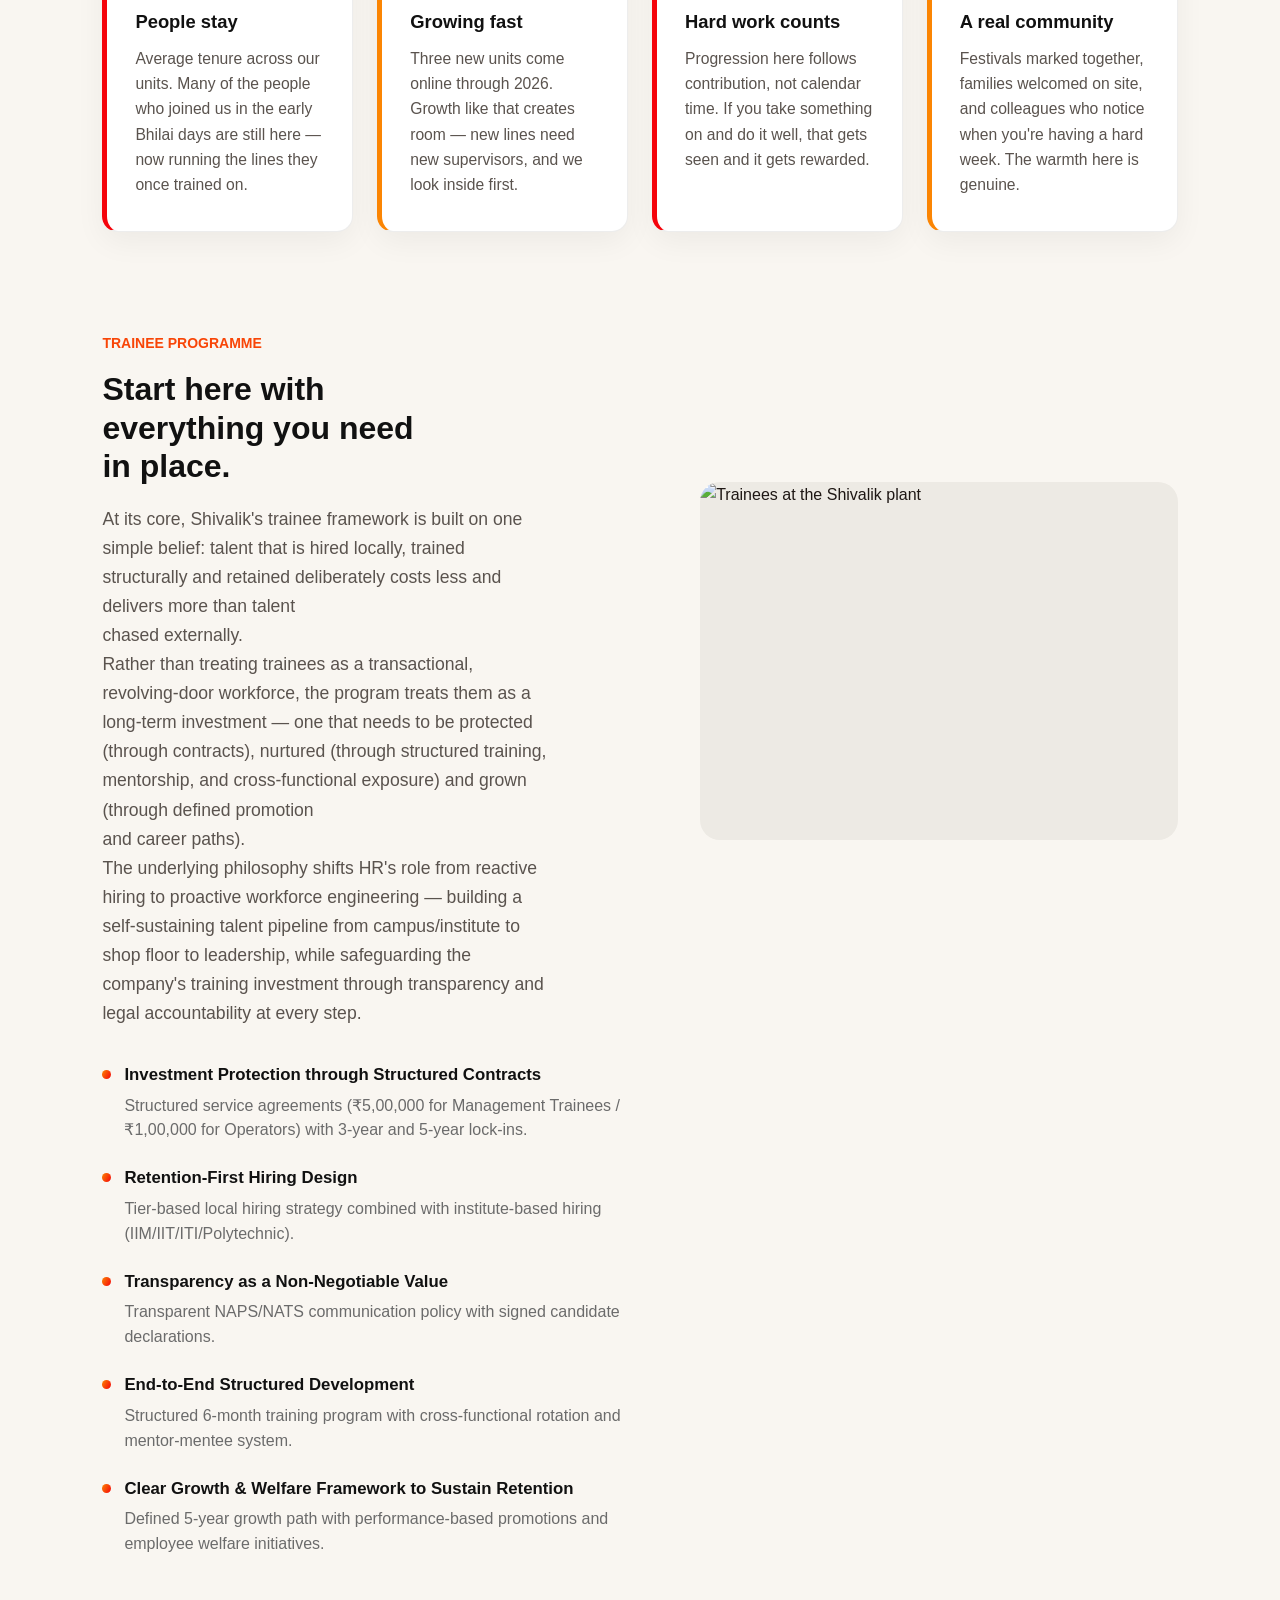
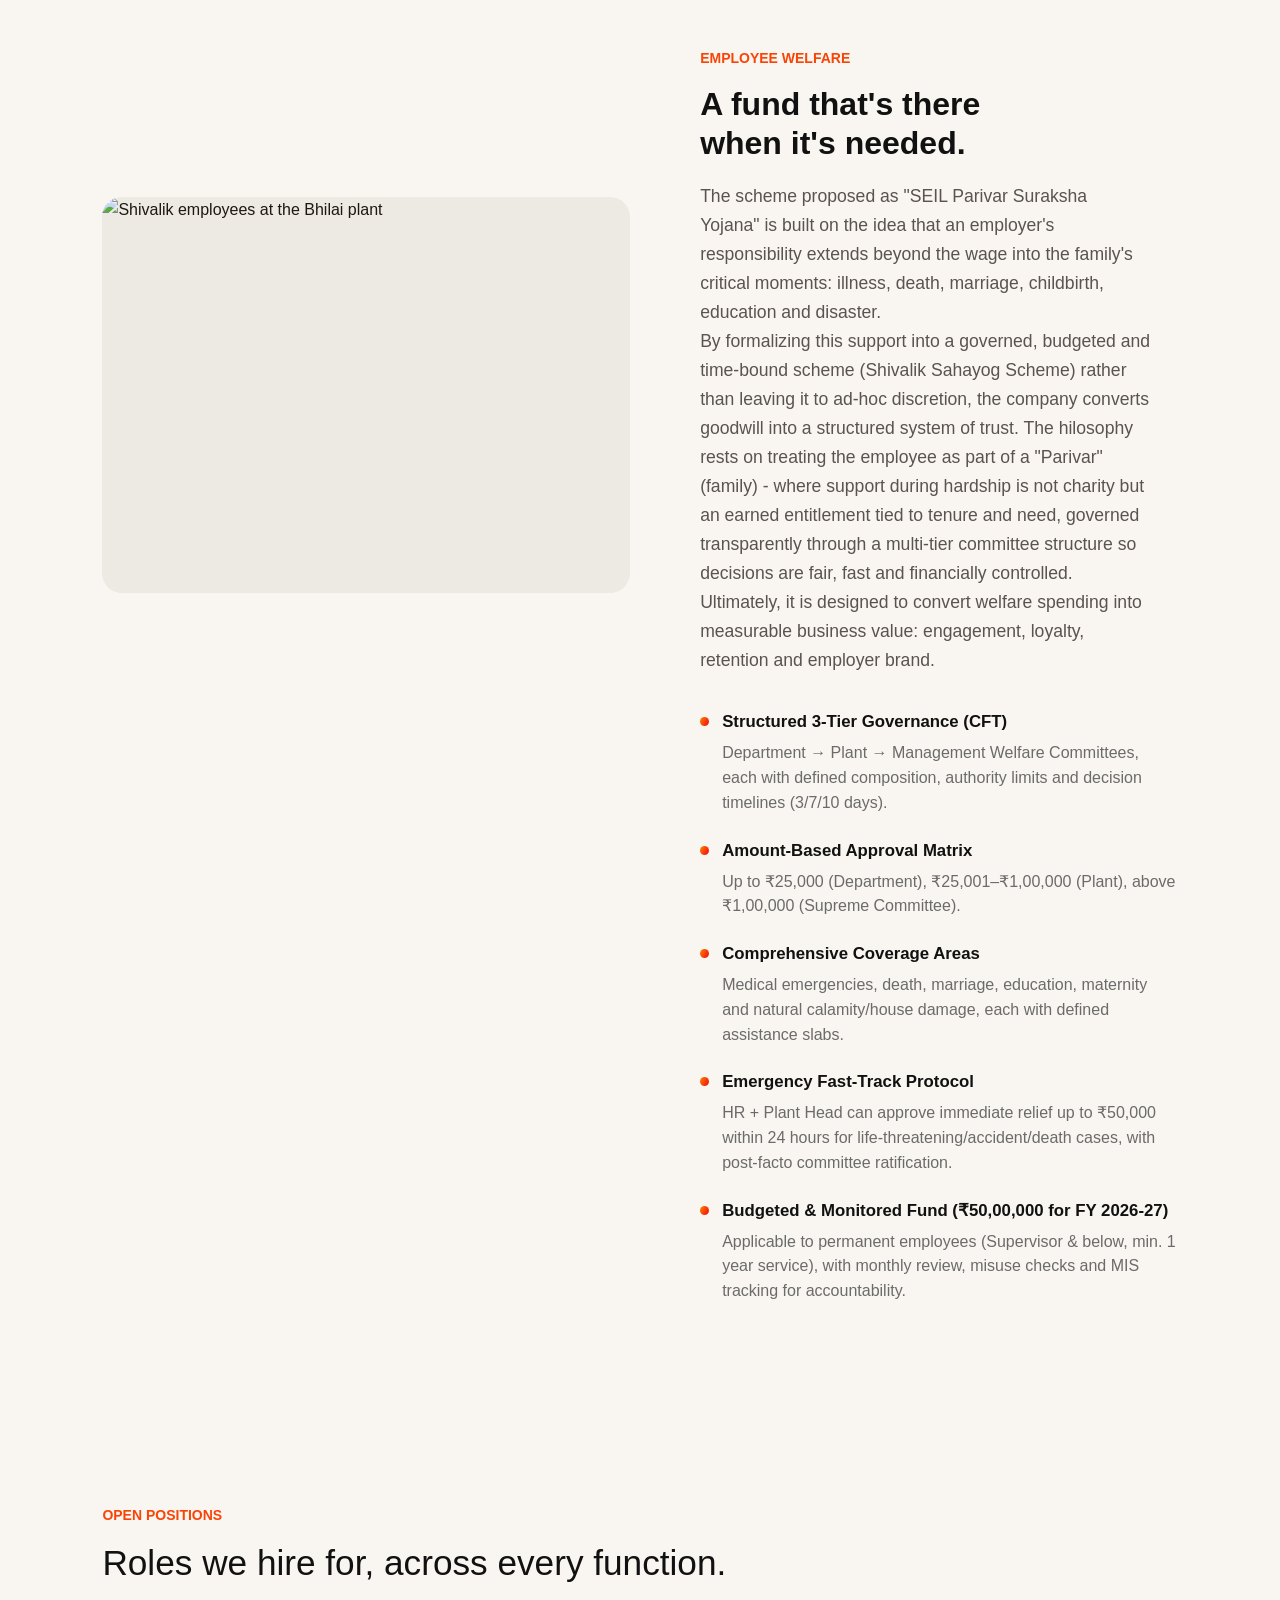
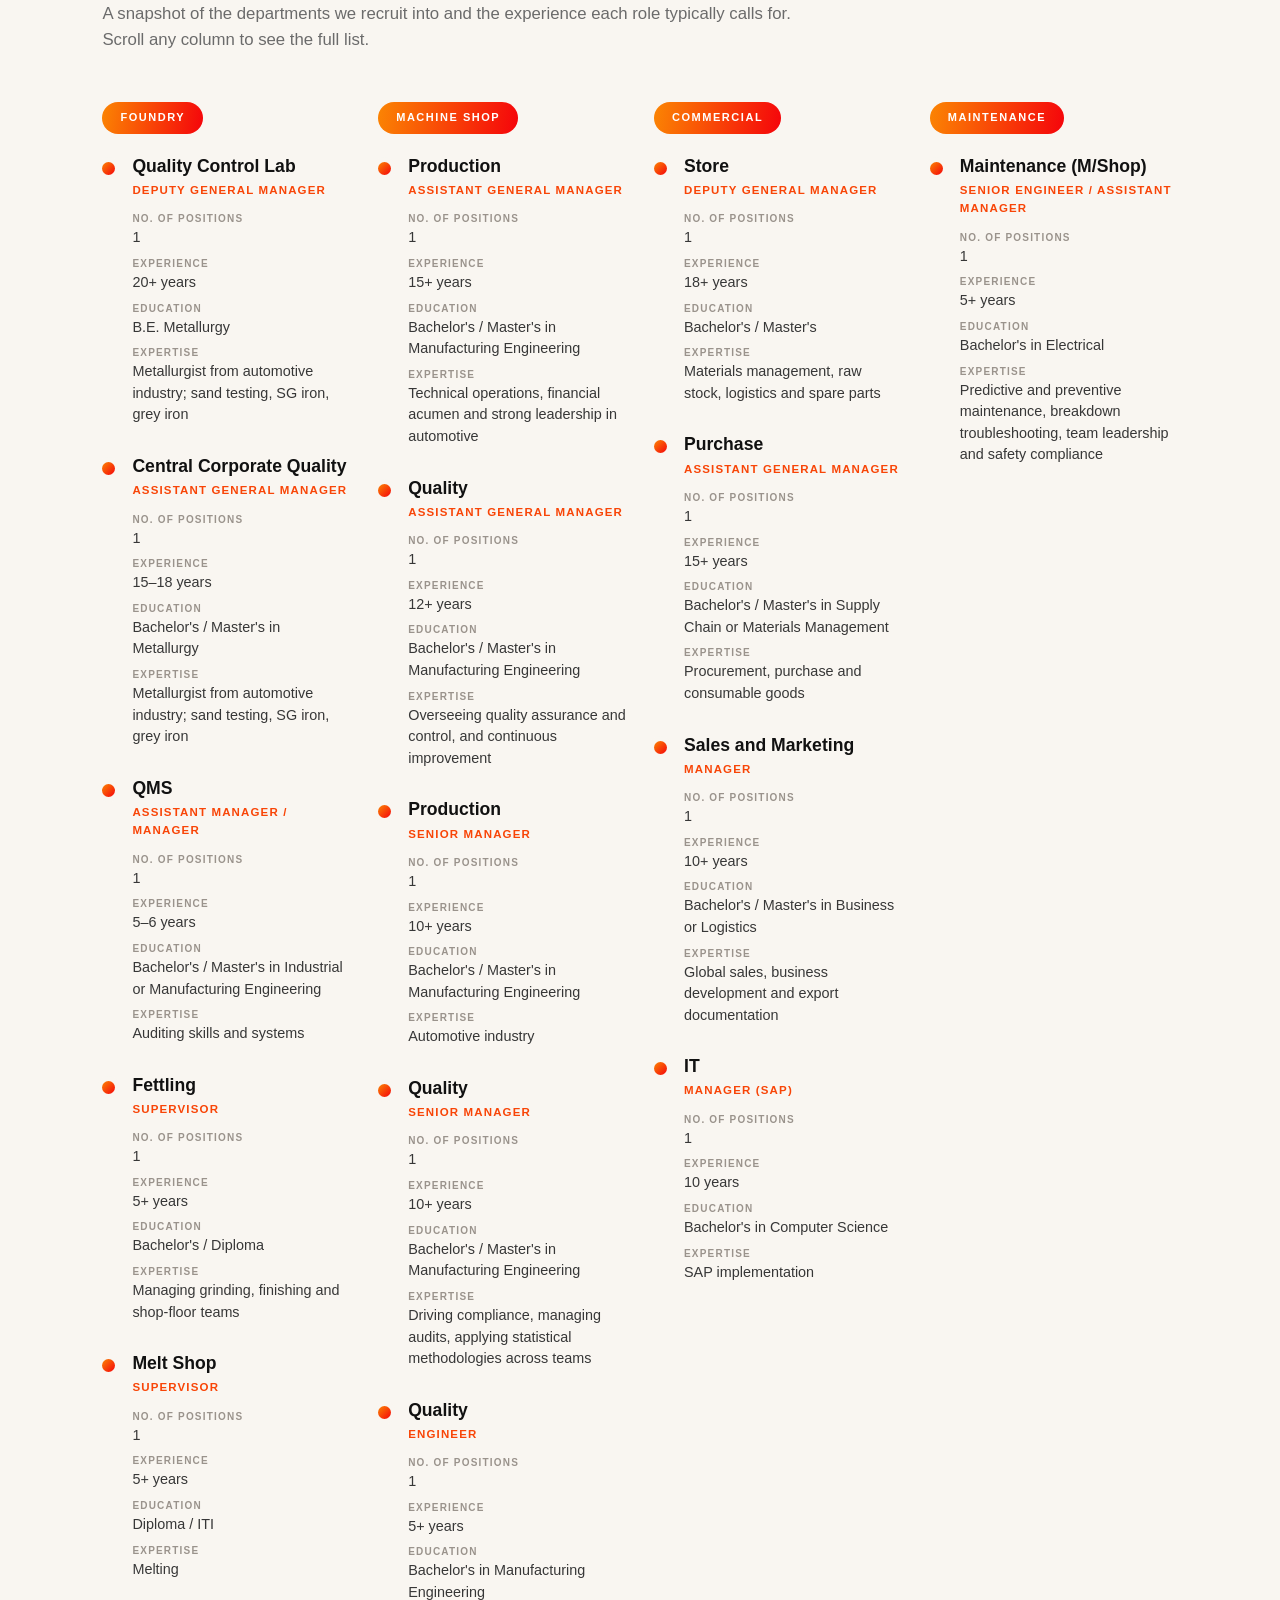
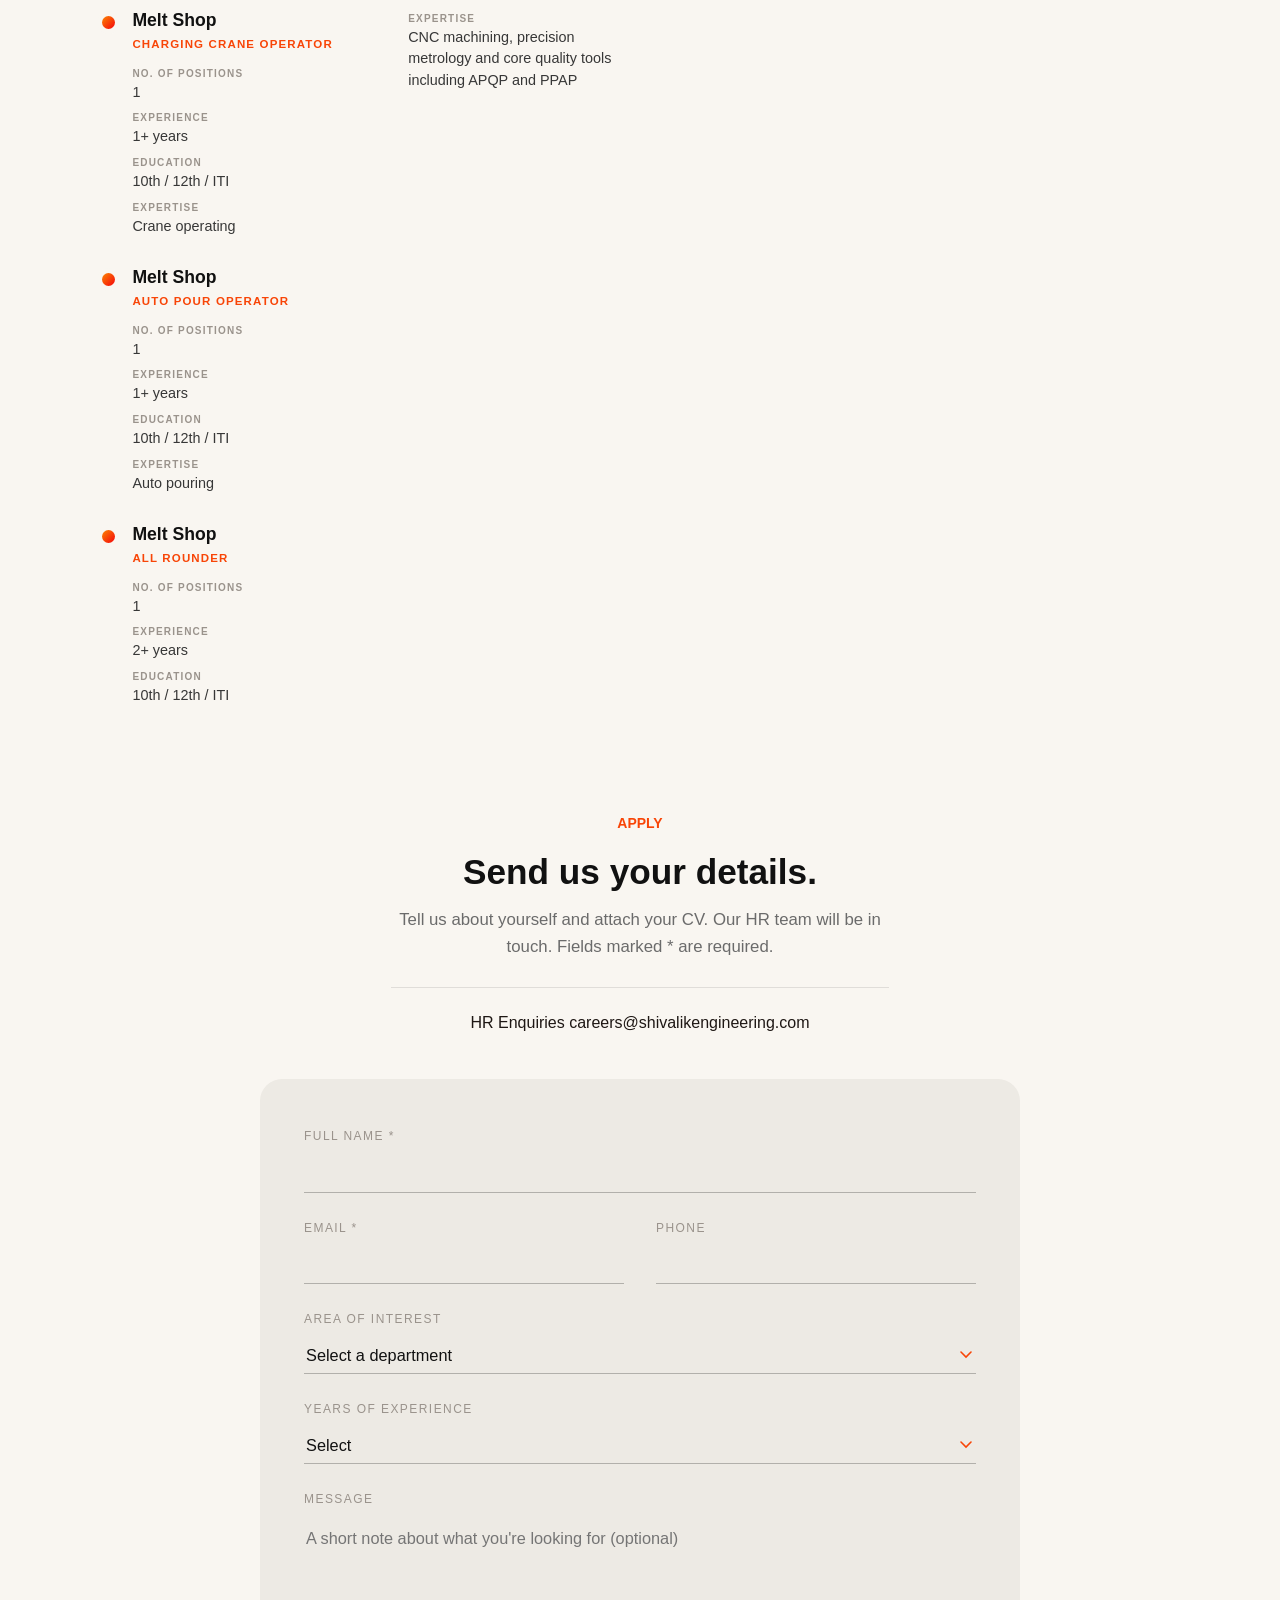
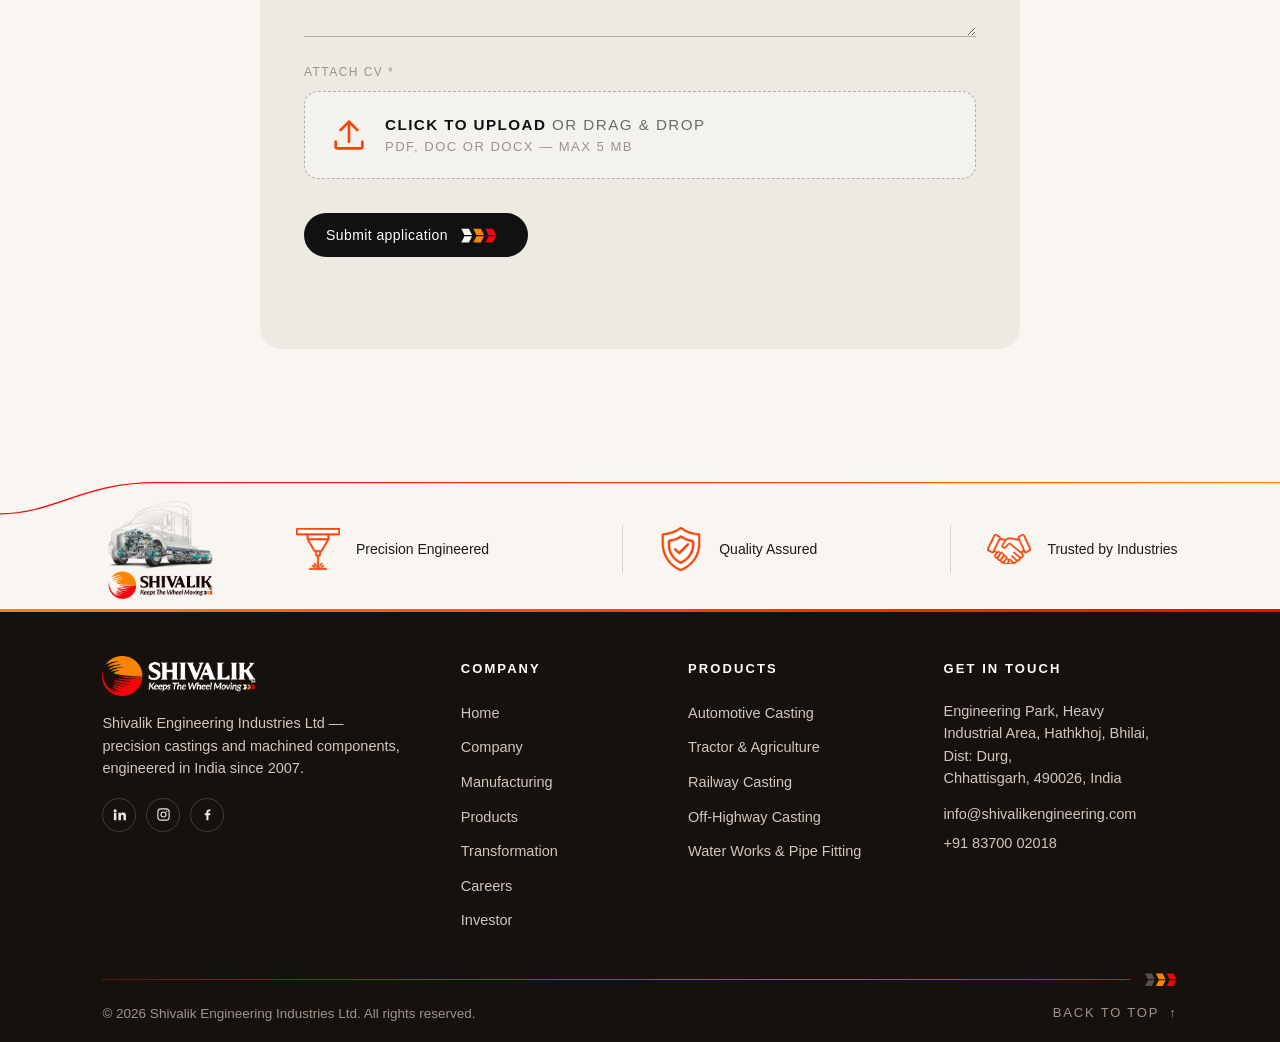
==== commit 9485e6a8: "investor page" ====
--- a/careers.html
+++ b/careers.html
@@ -29,6 +29,7 @@
             <li><a href="products.html">Products</a></li>
             <li><a href="transformation.html">Transformation</a></li>
             <li><a href="careers.html">Careers</a></li>
+            <li><a href="investor.html">Investor</a></li>
         </ul>
     </nav>
     <a class="button" href="contact.html">Get in Touch</a>
@@ -48,6 +49,7 @@
         <li><a href="transformation.html">Transformation</a></li>
         <li><a href="products.html">Products</a></li>
         <li><a href="careers.html">Careers</a></li>
+        <li><a href="investor.html">Investor</a></li>
         <li><a href="contact.html">Get in Touch</a></li>
     </ul>
 </div>
@@ -772,6 +774,7 @@
           <li><a href="products.html">Products</a></li>
           <li><a href="transformation.html">Transformation</a></li>
           <li><a href="careers.html">Careers</a></li>
+          <li><a href="investor.html">Investor</a></li>
         </ul>
       </div>
       <div class="f-col">
--- a/style.css
+++ b/style.css
@@ -4282,7 +4282,7 @@
     font-family:"balto", sans-serif;
     font-weight:400;
     font-size:1.1em;
-    color:#8a8580;
+    color:#6a6663;
     padding:11px 16px;
     border-radius:60px;
     white-space:nowrap;
@@ -6918,7 +6918,7 @@
     .roadmap-plate{
         background-image:
             linear-gradient(135deg, rgba(16,12,9,.55) 0%, rgba(16,12,9,.35) 100%),
-            url("roadmap/bg-02.jpg");
+            url("roadmap/bg-07.jpg");
         background-size:cover;
         background-position:center;
     }
@@ -8844,4 +8844,1382 @@
 @media (prefers-reduced-motion:reduce){
     .cr-gallery{ overflow-x:auto; }
     .cr-gallery-track{ opacity:1; }
+}
+/* ==========================================================
+   ROADMAP — background as a timed slideshow
+========================================================== */
+
+.road-bg{
+    position:absolute;
+    inset:0;
+    z-index:0;
+    contain:strict;
+}
+
+.road-bg-img{
+    position:absolute;
+    inset:0;
+    width:100%;
+    height:100%;
+    object-fit:cover;
+    opacity:0;
+    transform:none;
+    transition:opacity 1.2s linear;
+    will-change:auto;
+}
+
+.road-bg-img.is-active{
+    opacity:1;
+    will-change:opacity;
+}
+
+.road-bg-img.is-leaving{
+    will-change:opacity;
+}
+
+/* solid cards — no backdrop-filter over a changing background */
+.road-card{
+    background:#141414;
+    backdrop-filter:none;
+    -webkit-backdrop-filter:none;
+}
+
+.roadmap-plate{
+    contain:layout paint;
+}
+
+@media (prefers-reduced-motion:reduce){
+    .road-bg-img{ transition:none; }
+}
+
+/* ==========================================================
+   NEWS — filterable updates grid
+========================================================== */
+
+.news{
+    background:var(--light);
+    padding:60px 8% 90px;
+}
+
+.news-head{
+    max-width:720px;
+    margin-bottom:34px;
+}
+
+.news-head h2{
+    font-family:"balto", sans-serif;
+    font-weight:500;
+    font-size:2.2rem;
+    line-height:1.2;
+    color:var(--ink);
+    margin-top:16px;
+}
+
+/* ---------- controls ---------- */
+
+.news-controls{
+    display:flex;
+    align-items:flex-end;
+    justify-content:space-between;
+    gap:24px;
+    flex-wrap:wrap;
+    padding-bottom:22px;
+    margin-bottom:34px;
+    border-bottom:1px solid rgba(0,0,0,.1);
+}
+
+.news-filters{
+    display:flex;
+    align-items:flex-end;
+    gap:18px;
+    flex-wrap:wrap;
+}
+
+.news-field{
+    display:flex;
+    flex-direction:column;
+    gap:7px;
+}
+
+.news-field label{
+    font-family:"General", sans-serif;
+    font-weight:700;
+    font-size:11px;
+    letter-spacing:.13em;
+    text-transform:uppercase;
+    color:#9a938c;
+}
+
+.news-field select{
+    appearance:none;
+    -webkit-appearance:none;
+    font-family:"balto", sans-serif;
+    font-size:.98rem;
+    color:var(--ink);
+    background:#fff;
+    border:1px solid rgba(0,0,0,.14);
+    border-radius:40px;
+    padding:11px 40px 11px 20px;
+    min-width:170px;
+    cursor:pointer;
+    transition:border-color .3s var(--ease);
+
+    background-image:url("data:image/svg+xml,%3Csvg xmlns='http://www.w3.org/2000/svg' width='12' height='8' viewBox='0 0 12 8'%3E%3Cpath d='M1 1l5 5 5-5' stroke='%23F84507' stroke-width='1.6' fill='none' stroke-linecap='round'/%3E%3C/svg%3E");
+    background-repeat:no-repeat;
+    background-position:right 18px center;
+}
+
+.news-field select:hover{ border-color:var(--middle); }
+
+.news-field select:focus-visible{
+    outline:2px solid var(--middle);
+    outline-offset:2px;
+}
+
+.news-reset{
+    border:none;
+    background:none;
+    cursor:pointer;
+    font-family:"balto", sans-serif;
+    font-size:.9rem;
+    color:var(--middle);
+    padding:12px 4px;
+    text-decoration:underline;
+    text-underline-offset:4px;
+}
+
+.news-reset:hover{ color:var(--red); }
+
+.news-count{
+    font-size:.9rem;
+    color:#8a8580;
+    margin:0;
+    padding-bottom:12px;
+}
+
+/* ---------- grid ---------- */
+
+.news-grid{
+    display:grid;
+    grid-template-columns:repeat(3, 1fr);
+    gap:28px;
+    align-items:stretch;
+}
+
+.news-item{ min-width:0; display:flex; }
+
+.news-item[hidden]{ display:none; }
+
+.news-card{
+    display:flex;
+    flex-direction:column;
+    width:100%;
+    background:#fff;
+    border:1px solid rgba(0,0,0,.07);
+    border-radius:18px;
+    overflow:hidden;
+    box-shadow:0 10px 30px rgba(0,0,0,.05);
+    transition:transform .4s var(--ease), box-shadow .4s var(--ease);
+}
+
+.news-card:hover{
+    transform:translateY(-4px);
+    box-shadow:0 18px 42px rgba(0,0,0,.11);
+}
+
+.news-media{
+    display:block;
+    width:100%;
+    height:200px;
+    overflow:hidden;
+    background:#EDEAE4;
+    flex:0 0 auto;
+}
+
+.news-media img{
+    width:100%;
+    height:100%;
+    object-fit:cover;
+    display:block;
+    transition:transform .8s var(--ease);
+}
+
+.news-card:hover .news-media img{ transform:scale(1.05); }
+
+.news-body{
+    display:flex;
+    flex-direction:column;
+    flex:1;
+    padding:24px 24px 26px;
+    border-top:3px solid transparent;
+    background-image:
+        linear-gradient(#fff, #fff),
+        linear-gradient(90deg, var(--orange), var(--red));
+    background-origin:border-box;
+    background-clip:padding-box, border-box;
+}
+
+.news-date{
+    display:block;
+    font-family:"General", sans-serif;
+    font-weight:700;
+    font-size:11px;
+    letter-spacing:.12em;
+    text-transform:uppercase;
+    color:var(--middle);
+    margin-bottom:12px;
+}
+
+.news-body h3{
+    font-family:"balto", sans-serif;
+    font-weight:600;
+    font-size:1.15rem;
+    line-height:1.28;
+    color:var(--ink);
+    margin:0 0 10px;
+}
+
+.news-body p{
+    font-size:.95rem;
+    line-height:1.6;
+    color:#5a534e;
+    margin:0;
+}
+
+.news-more{
+    display:inline-flex;
+    align-items:center;
+    gap:9px;
+    margin-top:auto;
+    padding-top:20px;
+    font-family:"balto", sans-serif;
+    font-weight:600;
+    font-size:14px;
+    color:var(--middle);
+    transition:gap .3s var(--ease);
+}
+
+.news-more .brand-arrow-triple{ width:32px; }
+.news-card:hover .news-more{ gap:13px; }
+
+.news-empty{
+    padding:50px 0;
+    text-align:center;
+    font-size:1.05rem;
+    color:#8a8580;
+}
+
+/* ---------- responsive ---------- */
+
+@media (max-width:1100px){
+    .news-grid{ grid-template-columns:repeat(2, 1fr); gap:24px; }
+}
+
+@media (max-width:768px){
+    .news{ padding:50px 6% 70px; }
+    .news-head h2{ font-size:1.7rem; }
+    .news-controls{ flex-direction:column; align-items:flex-start; gap:14px; }
+    .news-count{ padding-bottom:0; }
+    .news-grid{ grid-template-columns:1fr; }
+    .news-media{ height:220px; }
+}
+
+@media (max-width:480px){
+    .news-filters{ width:100%; flex-direction:column; align-items:stretch; }
+    .news-field select{ width:100%; min-width:0; }
+    .news-reset{ align-self:flex-start; }
+}
+
+/* ==========================================================
+   GALLERY — facility photos, filtered by space
+========================================================== */
+
+.gal{
+    background:var(--light);
+    padding:80px 8% 100px;
+}
+
+.gal-head{
+    max-width:720px;
+    margin-bottom:32px;
+}
+
+.gal-head h2{
+    font-family:"balto", sans-serif;
+    font-weight:500;
+    font-size:2.2rem;
+    line-height:1.2;
+    color:var(--ink);
+    margin-top:16px;
+}
+
+/* ---------- controls ---------- */
+
+.gal-controls{
+    display:flex;
+    align-items:flex-end;
+    justify-content:space-between;
+    gap:24px;
+    flex-wrap:wrap;
+    padding-bottom:22px;
+    margin-bottom:30px;
+    border-bottom:1px solid rgba(0,0,0,.1);
+}
+
+.gal-field{ display:flex; flex-direction:column; gap:7px; }
+
+.gal-field label{
+    font-family:"General", sans-serif;
+    font-weight:700;
+    font-size:11px;
+    letter-spacing:.13em;
+    text-transform:uppercase;
+    color:#9a938c;
+}
+
+.gal-field select{
+    appearance:none;
+    -webkit-appearance:none;
+    font-family:"balto", sans-serif;
+    font-size:.98rem;
+    color:var(--ink);
+    background:#fff;
+    border:1px solid rgba(0,0,0,.14);
+    border-radius:40px;
+    padding:11px 40px 11px 20px;
+    min-width:200px;
+    cursor:pointer;
+    transition:border-color .3s var(--ease);
+    background-image:url("data:image/svg+xml,%3Csvg xmlns='http://www.w3.org/2000/svg' width='12' height='8' viewBox='0 0 12 8'%3E%3Cpath d='M1 1l5 5 5-5' stroke='%23F84507' stroke-width='1.6' fill='none' stroke-linecap='round'/%3E%3C/svg%3E");
+    background-repeat:no-repeat;
+    background-position:right 18px center;
+}
+
+.gal-field select:hover{ border-color:var(--middle); }
+.gal-field select:focus-visible{ outline:2px solid var(--middle); outline-offset:2px; }
+
+.gal-count{ font-size:.9rem; color:#8a8580; margin:0 0 12px; }
+
+/* ---------- grid ---------- */
+
+.gal-grid{
+    display:grid;
+    grid-template-columns:repeat(4, 1fr);
+    gap:18px;
+}
+
+.gal-item{ margin:0; min-width:0; }
+.gal-item[hidden]{ display:none; }
+
+.gal-shot{
+    position:relative;
+    display:block;
+    width:100%;
+    height:240px;
+    padding:0;
+    border:none;
+    border-radius:16px;
+    overflow:hidden;
+    background:#EDEAE4;
+    cursor:zoom-in;
+    transition:transform .4s var(--ease), box-shadow .4s var(--ease);
+}
+
+.gal-shot:hover{
+    transform:translateY(-4px);
+    box-shadow:0 18px 40px rgba(0,0,0,.14);
+}
+
+.gal-shot:focus-visible{ outline:2px solid var(--middle); outline-offset:3px; }
+
+.gal-shot img{
+    width:100%;
+    height:100%;
+    object-fit:cover;
+    display:block;
+    transition:transform .7s var(--ease);
+}
+
+.gal-shot:hover img{ transform:scale(1.06); }
+
+.gal-shot::after{
+    content:"";
+    position:absolute;
+    inset:0;
+    background:linear-gradient(to top, rgba(16,12,9,.72) 0%, rgba(16,12,9,0) 48%);
+}
+
+.gal-tag{
+    position:absolute;
+    left:16px;
+    bottom:14px;
+    z-index:1;
+    font-family:"General", sans-serif;
+    font-weight:700;
+    font-size:10.5px;
+    letter-spacing:.13em;
+    text-transform:uppercase;
+    color:#fff;
+}
+
+.gal-empty{ padding:50px 0; text-align:center; color:#8a8580; }
+
+/* ---------- lightbox ---------- */
+
+.gal-box{
+    position:fixed;
+    inset:0;
+    z-index:2000;
+    display:none;
+    align-items:center;
+    justify-content:center;
+    padding:5vh 4vw;
+}
+
+.gal-box.open{ display:flex; }
+
+.gal-box-overlay{
+    position:absolute;
+    inset:0;
+    background:rgba(12,9,7,.9);
+    backdrop-filter:blur(6px);
+    -webkit-backdrop-filter:blur(6px);
+}
+
+.gal-box-inner{
+    position:relative;
+    z-index:1;
+    max-width:1100px;
+    width:100%;
+    display:flex;
+    align-items:center;
+    justify-content:center;
+    flex-wrap:wrap;
+}
+
+.gal-box-img{
+    max-width:100%;
+    max-height:80vh;
+    width:auto;
+    border-radius:12px;
+    display:block;
+}
+
+.gal-box-cap{
+    flex:0 0 100%;
+    text-align:center;
+    margin-top:18px;
+    font-family:"General", sans-serif;
+    font-weight:700;
+    font-size:11px;
+    letter-spacing:.14em;
+    text-transform:uppercase;
+    color:rgba(255,255,255,.75);
+}
+
+.gal-box-close{
+    position:absolute;
+    top:-46px;
+    right:0;
+    width:40px;
+    height:40px;
+    border:none;
+    border-radius:50%;
+    background:rgba(255,255,255,.14);
+    color:#fff;
+    font-size:26px;
+    line-height:1;
+    cursor:pointer;
+    transition:background .3s var(--ease);
+}
+
+.gal-box-close:hover{ background:linear-gradient(120deg, var(--orange), var(--red)); }
+
+.gal-box-nav{
+    position:absolute;
+    top:50%;
+    transform:translateY(-50%);
+    width:52px;
+    height:52px;
+    border:none;
+    border-radius:50%;
+    background:rgba(255,255,255,.12);
+    color:#fff;
+    font-size:30px;
+    line-height:1;
+    cursor:pointer;
+    transition:background .3s var(--ease);
+    z-index:2;
+}
+
+.gal-box-nav:hover{ background:linear-gradient(120deg, var(--orange), var(--red)); }
+.gal-box-prev{ left:-70px; }
+.gal-box-next{ right:-70px; }
+
+body.gal-locked{ overflow:hidden; }
+
+/* ---------- responsive ---------- */
+
+@media (max-width:1100px){
+    .gal-grid{ grid-template-columns:repeat(3, 1fr); }
+    .gal-shot{ height:210px; }
+}
+
+@media (max-width:820px){
+    .gal{ padding:60px 6% 80px; }
+    .gal-head h2{ font-size:1.7rem; }
+    .gal-grid{ grid-template-columns:repeat(2, 1fr); gap:14px; }
+    .gal-shot{ height:190px; }
+    .gal-controls{ flex-direction:column; align-items:flex-start; gap:14px; }
+    .gal-count{ margin-bottom:0; }
+
+    .gal-box-prev{ left:6px; }
+    .gal-box-next{ right:6px; }
+    .gal-box-nav{ width:44px; height:44px; font-size:26px; }
+    .gal-box-close{ top:-42px; }
+}
+
+@media (max-width:480px){
+    .gal-field{ width:100%; }
+    .gal-field select{ width:100%; min-width:0; }
+    .gal-shot{ height:160px; }
+}
+
+@media (prefers-reduced-motion:reduce){
+    .gal-shot, .gal-shot img{ transition:none; }
+}
+/* ==========================================================
+   COMPANY SUBNAV — tighter on iPad (many tabs)
+========================================================== */
+
+@media (min-width:769px) and (max-width:1366px){
+
+    .prod-tab-labels{
+        top:84px;
+        left:24px;
+        right:24px;
+        padding:4px;
+        gap:1px;
+    }
+
+    .prod-tab-label{
+        font-size:.78rem;
+        letter-spacing:.005em;
+        padding:9px 8px;
+        line-height:1.2;
+        white-space:nowrap;
+        min-width:0;
+        overflow:hidden;
+        text-overflow:ellipsis;
+    }
+}
+
+@media (min-width:769px) and (max-width:1100px){
+    .prod-tab-labels{
+        left:16px;
+        right:16px;
+    }
+
+    .prod-tab-label{
+        font-size:.72rem;
+        padding:8px 6px;
+    }
+}
+
+/* iPad portrait — the tightest desktop-layout case */
+@media (min-width:769px) and (max-width:900px){
+    .prod-tab-label{
+        font-size:.68rem;
+        padding:8px 5px;
+    }
+}
+/* ==========================================================
+   COMPANY SUBNAV — compressed grid on mobile
+========================================================== */
+
+@media (max-width:768px){
+
+    .prod-tab-labels{
+        top:78px;
+        left:12px;
+        right:12px;
+
+        display:grid;
+        grid-template-columns:repeat(3, 1fr);
+        gap:3px;
+        padding:4px;
+        border-radius:18px;
+    }
+
+    .prod-tab-label{
+        display:flex;
+        align-items:center;
+        justify-content:center;
+        text-align:center;
+
+        font-size:.68rem;
+        letter-spacing:.005em;
+        line-height:1.15;
+        padding:7px 4px;
+        min-height:30px;
+        border-radius:13px;
+        white-space:nowrap;
+        overflow:hidden;
+        text-overflow:ellipsis;
+        min-width:0;
+    }
+
+    /* a lone tab on the last row centres itself */
+    .prod-tab-label:last-child:nth-child(3n + 1){
+        grid-column:2;
+    }
+
+    /* content clearance for the shorter bar */
+    .intro,
+    .prod-panel,
+    .units,
+    .trans-head{ padding-top:180px; }
+}
+
+@media (max-width:480px){
+    .prod-tab-labels{
+        top:74px;
+        left:10px;
+        right:10px;
+        gap:2px;
+    }
+
+    .prod-tab-label{
+        font-size:.63rem;
+        padding:6px 3px;
+        min-height:27px;
+        border-radius:11px;
+    }
+}
+/* ==========================================================
+   INVESTOR PAGE
+========================================================== */
+
+.inv{
+    background:var(--light);
+    padding:70px 8% 60px;
+    scroll-margin-top:170px;
+}
+
+.inv--last{ padding-bottom:100px; }
+
+.inv-head{ max-width:720px; margin-bottom:30px; }
+
+.inv-head h2{
+    font-family:"balto", sans-serif;
+    font-weight:500;
+    font-size:2rem;
+    line-height:1.2;
+    color:var(--ink);
+    margin-top:16px;
+}
+
+/* ---------- filter ---------- */
+
+.inv-controls{
+    display:flex;
+    align-items:flex-end;
+    justify-content:space-between;
+    gap:24px;
+    flex-wrap:wrap;
+    padding-bottom:20px;
+    margin-bottom:24px;
+    border-bottom:1px solid rgba(0,0,0,.1);
+}
+
+.inv-field{ display:flex; flex-direction:column; gap:7px; }
+
+.inv-field label{
+    font-family:"General", sans-serif;
+    font-weight:700;
+    font-size:11px;
+    letter-spacing:.13em;
+    text-transform:uppercase;
+    color:#9a938c;
+}
+
+.inv-field select{
+    appearance:none;
+    -webkit-appearance:none;
+    font-family:"balto", sans-serif;
+    font-size:.98rem;
+    color:var(--ink);
+    background:#fff;
+    border:1px solid rgba(0,0,0,.14);
+    border-radius:40px;
+    padding:11px 40px 11px 20px;
+    min-width:190px;
+    cursor:pointer;
+    background-image:url("data:image/svg+xml,%3Csvg xmlns='http://www.w3.org/2000/svg' width='12' height='8' viewBox='0 0 12 8'%3E%3Cpath d='M1 1l5 5 5-5' stroke='%23F84507' stroke-width='1.6' fill='none' stroke-linecap='round'/%3E%3C/svg%3E");
+    background-repeat:no-repeat;
+    background-position:right 18px center;
+}
+
+.inv-field select:hover{ border-color:var(--middle); }
+.inv-count{ font-size:.9rem; color:#8a8580; margin:0 0 12px; }
+.inv-empty{ padding:40px 0; text-align:center; color:#8a8580; }
+
+/* ---------- document list ---------- */
+
+.doc-list{ list-style:none; margin:0; padding:0; }
+
+.doc-row{ border-bottom:1px solid rgba(0,0,0,.09); }
+.doc-row[hidden]{ display:none; }
+.doc-row:first-child{ border-top:1px solid rgba(0,0,0,.09); }
+
+.doc-link{
+    display:flex;
+    align-items:center;
+    gap:18px;
+    padding:20px 6px;
+    transition:background .3s var(--ease), padding-left .3s var(--ease);
+}
+
+.doc-link:hover{
+    background:rgba(248,69,7,.035);
+    padding-left:16px;
+}
+
+.doc-icon{
+    flex:0 0 auto;
+    width:38px;
+    height:38px;
+    color:var(--middle);
+}
+
+.doc-icon svg{ width:100%; height:100%; }
+
+.doc-text{ flex:1; min-width:0; display:flex; flex-direction:column; gap:4px; }
+
+.doc-title{
+    font-family:"balto", sans-serif;
+    font-weight:500;
+    font-size:1.05rem;
+    line-height:1.3;
+    color:var(--ink);
+}
+
+.doc-meta{
+    font-family:"General", sans-serif;
+    font-weight:700;
+    font-size:10.5px;
+    letter-spacing:.12em;
+    text-transform:uppercase;
+    color:#9a938c;
+}
+
+.doc-action{
+    flex:0 0 auto;
+    font-family:"balto", sans-serif;
+    font-weight:600;
+    font-size:.88rem;
+    color:var(--middle);
+    padding:8px 20px;
+    border:1px solid rgba(248,69,7,.35);
+    border-radius:40px;
+    transition:.35s var(--ease);
+}
+
+.doc-link:hover .doc-action{
+    background:linear-gradient(100deg, var(--orange), var(--red));
+    border-color:transparent;
+    color:#fff;
+}
+
+.doc-action--inline{
+    display:inline-block;
+    margin-top:16px;
+    align-self:flex-start;
+}
+
+.doc-action--inline:hover{
+    background:linear-gradient(100deg, var(--orange), var(--red));
+    border-color:transparent;
+    color:#fff;
+}
+
+/* ---------- governance cards ---------- */
+
+.gov-grid{
+    display:grid;
+    grid-template-columns:repeat(2, 1fr);
+    gap:24px;
+}
+
+.gov-card{
+    display:flex;
+    flex-direction:column;
+    padding:30px 28px 32px;
+    background:#fff;
+    border:1px solid rgba(0,0,0,.07);
+    border-left:5px solid var(--middle);
+    border-radius:16px;
+    box-shadow:0 10px 30px rgba(0,0,0,.05);
+}
+
+.gov-card:nth-child(2n){ border-left-color:var(--red); }
+
+.gov-card h3{
+    font-family:"balto", sans-serif;
+    font-weight:600;
+    font-size:1.2rem;
+    color:var(--ink);
+    margin-bottom:10px;
+}
+
+.gov-card p{
+    font-size:.98rem;
+    line-height:1.6;
+    color:#5a534e;
+    margin:0;
+}
+
+/* ---------- contact ---------- */
+
+.inv-contact{
+    display:grid;
+    grid-template-columns:repeat(3, 1fr);
+    gap:44px;
+    padding-top:6px;
+}
+
+.inv-contact-col{ display:flex; flex-direction:column; min-width:0; }
+
+.inv-key{
+    font-family:"balto", sans-serif;
+    font-weight:600;
+    font-size:1.02rem;
+    color:var(--ink);
+    margin-bottom:10px;
+}
+
+.inv-val{
+    font-size:1rem;
+    line-height:1.6;
+    color:#6b6b6b;
+    font-style:normal;
+    margin:0 0 4px;
+    transition:color .3s var(--ease);
+}
+
+a.inv-val:hover{ color:var(--middle); }
+
+/* ---------- responsive ---------- */
+
+@media (max-width:900px){
+    .gov-grid{ grid-template-columns:1fr; gap:18px; }
+    .inv-contact{ grid-template-columns:1fr; gap:32px; }
+}
+
+@media (max-width:768px){
+    .inv{ padding:50px 6% 46px; scroll-margin-top:150px; }
+    .inv-head h2{ font-size:1.6rem; }
+    .inv-controls{ flex-direction:column; align-items:flex-start; gap:14px; }
+    .inv-count{ margin-bottom:0; }
+
+    .doc-link{ flex-wrap:wrap; gap:14px; padding:18px 4px; }
+    .doc-link:hover{ padding-left:4px; }
+    .doc-icon{ width:32px; height:32px; }
+    .doc-text{ flex:1 1 60%; }
+    .doc-title{ font-size:.98rem; }
+    .doc-action{ flex:0 0 auto; padding:7px 16px; font-size:.82rem; }
+}
+
+@media (max-width:480px){
+    .inv-field{ width:100%; }
+    .inv-field select{ width:100%; min-width:0; }
+    .doc-action{ margin-left:46px; }
+}
+/* ==========================================================
+   INVESTOR — accordion
+========================================================== */
+
+.inv{
+    background:var(--light);
+    padding:80px 8% 110px;
+}
+
+.inv-head{ max-width:760px; margin-bottom:44px; }
+
+.inv-head h2{
+    font-family:"balto", sans-serif;
+    font-weight:500;
+    font-size:2.2rem;
+    line-height:1.2;
+    color:var(--ink);
+    margin-top:16px;
+}
+
+.acc{ display:flex; flex-direction:column; gap:12px; }
+
+.acc-row{
+    background:#fff;
+    border:1px solid rgba(0,0,0,.07);
+    border-left:5px solid rgba(0,0,0,.08);
+    border-radius:14px;
+    overflow:hidden;
+    box-shadow:0 8px 24px rgba(0,0,0,.04);
+    transition:border-left-color .4s var(--ease), box-shadow .4s var(--ease);
+}
+
+.acc-row.is-open{
+    border-left-color:var(--middle);
+    box-shadow:0 16px 38px rgba(0,0,0,.09);
+}
+
+.acc-row--link:hover{ border-left-color:var(--orange); }
+
+.acc-head{
+    display:flex;
+    align-items:center;
+    justify-content:space-between;
+    gap:20px;
+    width:100%;
+    padding:24px 28px;
+    border:none;
+    background:none;
+    cursor:pointer;
+    text-align:left;
+    font:inherit;
+    transition:background .3s var(--ease);
+}
+
+.acc-head:hover{ background:rgba(248,69,7,.03); }
+
+.acc-head:focus-visible{
+    outline:2px solid var(--middle);
+    outline-offset:-3px;
+}
+
+.acc-title{
+    font-family:"balto", sans-serif;
+    font-weight:600;
+    font-size:1.2rem;
+    line-height:1.25;
+    color:var(--ink);
+    min-width:0;
+}
+
+.acc-mark{
+    flex:0 0 auto;
+    width:36px;
+    height:36px;
+    border-radius:50%;
+    display:flex;
+    align-items:center;
+    justify-content:center;
+    border:1px solid rgba(0,0,0,.14);
+    color:var(--middle);
+    transition:.4s var(--ease);
+}
+
+.acc-mark svg{ width:17px; height:17px; }
+
+.acc-head:hover .acc-mark{
+    background:linear-gradient(120deg, var(--orange), var(--red));
+    border-color:transparent;
+    color:#fff;
+}
+
+.acc-row.is-open .acc-mark{
+    background:linear-gradient(120deg, var(--orange), var(--red));
+    border-color:transparent;
+    color:#fff;
+    transform:rotate(180deg);
+}
+
+.acc-row.is-open .acc-mark--out{ transform:none; }
+
+/* ---------- panel ---------- */
+
+.acc-panel{
+    max-height:0;
+    overflow:hidden;
+    visibility:hidden;
+    transition:max-height .45s var(--ease), visibility 0s linear .45s;
+}
+
+.acc-row.is-open .acc-panel{
+    visibility:visible;
+    transition:max-height .45s var(--ease), visibility 0s linear 0s;
+}
+
+.acc-inner{ padding:4px 28px 28px; }
+
+/* ---------- document rows ---------- */
+
+.doc-list{ list-style:none; margin:0; padding:0; }
+
+.doc-row{ border-bottom:1px solid rgba(0,0,0,.08); }
+.doc-row:first-child{ border-top:1px solid rgba(0,0,0,.08); }
+
+.doc-link{
+    display:flex;
+    align-items:center;
+    gap:18px;
+    padding:17px 4px;
+    transition:padding-left .3s var(--ease);
+}
+
+.doc-link:hover{ padding-left:12px; }
+
+.doc-text{ flex:1; min-width:0; display:flex; flex-direction:column; gap:4px; }
+
+.doc-title{
+    font-family:"balto", sans-serif;
+    font-weight:500;
+    font-size:1.02rem;
+    line-height:1.3;
+    color:var(--ink);
+}
+
+.doc-meta{
+    font-family:"General", sans-serif;
+    font-weight:700;
+    font-size:10.5px;
+    letter-spacing:.12em;
+    text-transform:uppercase;
+    color:#9a938c;
+}
+
+.doc-action{
+    flex:0 0 auto;
+    font-family:"balto", sans-serif;
+    font-weight:600;
+    font-size:.86rem;
+    color:var(--middle);
+    padding:7px 19px;
+    border:1px solid rgba(248,69,7,.35);
+    border-radius:40px;
+    transition:.35s var(--ease);
+}
+
+.doc-link:hover .doc-action{
+    background:linear-gradient(100deg, var(--orange), var(--red));
+    border-color:transparent;
+    color:#fff;
+}
+
+/* ---------- investor contact ---------- */
+
+.ic-grid{
+    display:grid;
+    grid-template-columns:1fr 1fr;
+    gap:30px;
+    padding-top:14px;
+}
+
+.ic-h{
+    font-family:"balto", sans-serif;
+    font-weight:600;
+    font-size:1.08rem;
+    color:var(--ink);
+    margin-bottom:14px;
+}
+
+.ic-card{
+    background:var(--light);
+    border:1px solid rgba(0,0,0,.07);
+    border-radius:14px;
+    padding:26px 24px 24px;
+    height:100%;
+}
+
+.ic-note{
+    font-size:.94rem;
+    line-height:1.55;
+    color:#8a8580;
+    margin:0 0 18px;
+}
+
+.ic-org{
+    font-family:"balto", sans-serif;
+    font-weight:600;
+    font-size:1.08rem;
+    color:var(--ink);
+    margin:0 0 4px;
+}
+
+.ic-name{
+    font-family:"balto", sans-serif;
+    font-weight:600;
+    font-size:1.05rem;
+    color:var(--middle);
+    margin:0 0 12px;
+}
+
+.ic-addr{
+    font-style:normal;
+    font-size:.96rem;
+    line-height:1.6;
+    color:#5a534e;
+    margin:0 0 20px;
+}
+
+.ic-line{
+    display:flex;
+    align-items:center;
+    gap:12px;
+    font-size:.96rem;
+    color:var(--middle);
+    padding:6px 0;
+    transition:color .3s var(--ease);
+}
+
+.ic-line:hover{ color:var(--red); }
+
+.ic-ico{
+    flex:0 0 20px;
+    width:20px;
+    height:20px;
+    color:var(--middle);
+}
+
+.ic-ico svg{ width:100%; height:100%; }
+
+/* ---------- responsive ---------- */
+
+@media (max-width:900px){
+    .ic-grid{ grid-template-columns:1fr; gap:24px; }
+}
+
+@media (max-width:768px){
+    .inv{ padding:60px 6% 80px; }
+    .inv-head h2{ font-size:1.7rem; }
+    .acc{ gap:10px; }
+    .acc-head{ padding:19px 20px; gap:14px; }
+    .acc-title{ font-size:1.02rem; }
+    .acc-mark{ width:32px; height:32px; }
+    .acc-mark svg{ width:15px; height:15px; }
+    .acc-inner{ padding:2px 20px 22px; }
+
+    .doc-link{ flex-wrap:wrap; gap:12px; padding:16px 2px; }
+    .doc-link:hover{ padding-left:2px; }
+    .doc-text{ flex:1 1 100%; }
+    .doc-title{ font-size:.96rem; }
+    .doc-action{ padding:6px 15px; font-size:.8rem; }
+}
+
+@media (max-width:480px){
+    .acc-head{ padding:17px 16px; }
+    .acc-title{ font-size:.94rem; }
+    .acc-inner{ padding:2px 16px 20px; }
+    .ic-card{ padding:22px 18px; }
+    .ic-addr{ font-size:.92rem; }
+    .ic-line{ font-size:.92rem; }
+}
+
+@media (prefers-reduced-motion:reduce){
+    .acc-panel{ transition:none; }
+    .acc-mark{ transition:none; }
+}
+/* ==========================================================
+   INVESTOR — board committees
+========================================================== */
+
+.cmt-set{
+    display:flex;
+    flex-direction:column;
+    gap:26px;
+    padding-top:14px;
+}
+
+.cmt{
+    background:var(--light);
+    border:1px solid rgba(0,0,0,.07);
+    border-radius:14px;
+    padding:24px 24px 26px;
+}
+
+.cmt-name{
+    font-family:"balto", sans-serif;
+    font-weight:600;
+    font-size:1.1rem;
+    line-height:1.25;
+    color:var(--ink);
+    margin:0 0 18px;
+    padding-bottom:14px;
+    border-bottom:1px solid rgba(0,0,0,.08);
+    position:relative;
+}
+
+.cmt-name::after{
+    content:"";
+    position:absolute;
+    left:0;
+    bottom:-1px;
+    width:46px;
+    height:2px;
+    background:linear-gradient(90deg, var(--orange), var(--red));
+}
+
+.cmt-grid{
+    display:grid;
+    grid-template-columns:repeat(4, 1fr);
+    gap:16px;
+}
+
+.cmt-card{
+    display:flex;
+    flex-direction:column;
+    min-width:0;
+    background:#fff;
+    border:1px solid rgba(0,0,0,.07);
+    border-radius:12px;
+    padding:20px 18px 22px;
+}
+
+.cmt-card h4{
+    font-family:"balto", sans-serif;
+    font-weight:600;
+    font-size:1.02rem;
+    line-height:1.28;
+    color:var(--middle);
+    margin:0 0 16px;
+}
+
+.cmt-role{
+    font-family:"balto", sans-serif;
+    font-weight:500;
+    font-size:.95rem;
+    color:var(--ink);
+    margin-bottom:8px;
+}
+
+.cmt-desig{
+    font-size:.85rem;
+    line-height:1.45;
+    color:#8a8580;
+    margin-top:auto;
+}
+
+/* ---------- responsive ---------- */
+
+@media (max-width:1100px){
+    .cmt-grid{ grid-template-columns:repeat(2, 1fr); }
+}
+
+@media (max-width:768px){
+    .cmt-set{ gap:20px; }
+    .cmt{ padding:20px 18px 22px; }
+    .cmt-name{ font-size:1rem; margin-bottom:15px; }
+    .cmt-grid{ gap:12px; }
+    .cmt-card{ padding:17px 15px 18px; }
+    .cmt-card h4{ font-size:.96rem; margin-bottom:12px; }
+    .cmt-role{ font-size:.9rem; }
+    .cmt-desig{ font-size:.81rem; }
+}
+
+@media (max-width:560px){
+    .cmt-grid{ grid-template-columns:1fr; }
+    .cmt-card{ padding:16px 16px 17px; }
+    .cmt-card h4{ margin-bottom:8px; }
+    .cmt-role{ margin-bottom:4px; }
+    .cmt-desig{ margin-top:2px; }
+}
+/* ==========================================================
+   INVESTOR — board of directors
+========================================================== */
+
+.bod-grid{
+    display:grid;
+    grid-template-columns:repeat(3, 1fr);
+    gap:22px;
+    padding-top:16px;
+}
+
+.bod-card{
+    display:flex;
+    flex-direction:column;
+    min-width:0;
+    background:var(--light);
+    border:1px solid rgba(0,0,0,.07);
+    border-radius:16px;
+    overflow:hidden;
+    transition:transform .4s var(--ease), box-shadow .4s var(--ease);
+}
+
+.bod-card:hover{
+    transform:translateY(-4px);
+    box-shadow:0 16px 38px rgba(0,0,0,.1);
+}
+
+.bod-photo{
+    width:100%;
+    height:300px;
+    flex:0 0 auto;
+    overflow:hidden;
+    background:#E4E4E2;
+}
+
+.bod-photo img{
+    width:100%;
+    height:100%;
+    object-fit:cover;
+    object-position:center top;
+    display:block;
+    transition:transform .8s var(--ease);
+}
+
+.bod-card:hover .bod-photo img{ transform:scale(1.04); }
+
+.bod-copy{
+    flex:1;
+    display:flex;
+    flex-direction:column;
+    align-items:center;
+    justify-content:center;
+    text-align:center;
+    padding:22px 18px 24px;
+    background:#fff;
+    border-top:3px solid transparent;
+    background-image:
+        linear-gradient(#fff, #fff),
+        linear-gradient(90deg, var(--orange), var(--red));
+    background-origin:border-box;
+    background-clip:padding-box, border-box;
+}
+
+.bod-copy h4{
+    font-family:"balto", sans-serif;
+    font-weight:600;
+    font-size:1.15rem;
+    line-height:1.25;
+    color:var(--middle);
+    margin:0 0 8px;
+}
+
+.bod-role{
+    font-size:.98rem;
+    line-height:1.45;
+    color:var(--ink);
+}
+
+/* ---------- responsive ---------- */
+
+@media (max-width:1100px){
+    .bod-grid{ grid-template-columns:repeat(2, 1fr); gap:18px; }
+    .bod-photo{ height:280px; }
+}
+
+@media (max-width:768px){
+    .bod-grid{ gap:14px; }
+    .bod-photo{ height:240px; }
+    .bod-copy{ padding:18px 14px 20px; }
+    .bod-copy h4{ font-size:1.02rem; }
+    .bod-role{ font-size:.9rem; }
+}
+
+@media (max-width:520px){
+    .bod-grid{ grid-template-columns:1fr; max-width:340px; margin:0 auto; }
+    .bod-photo{ height:300px; }
+}
+
+@media (prefers-reduced-motion:reduce){
+    .bod-card, .bod-photo img{ transition:none; }
 }
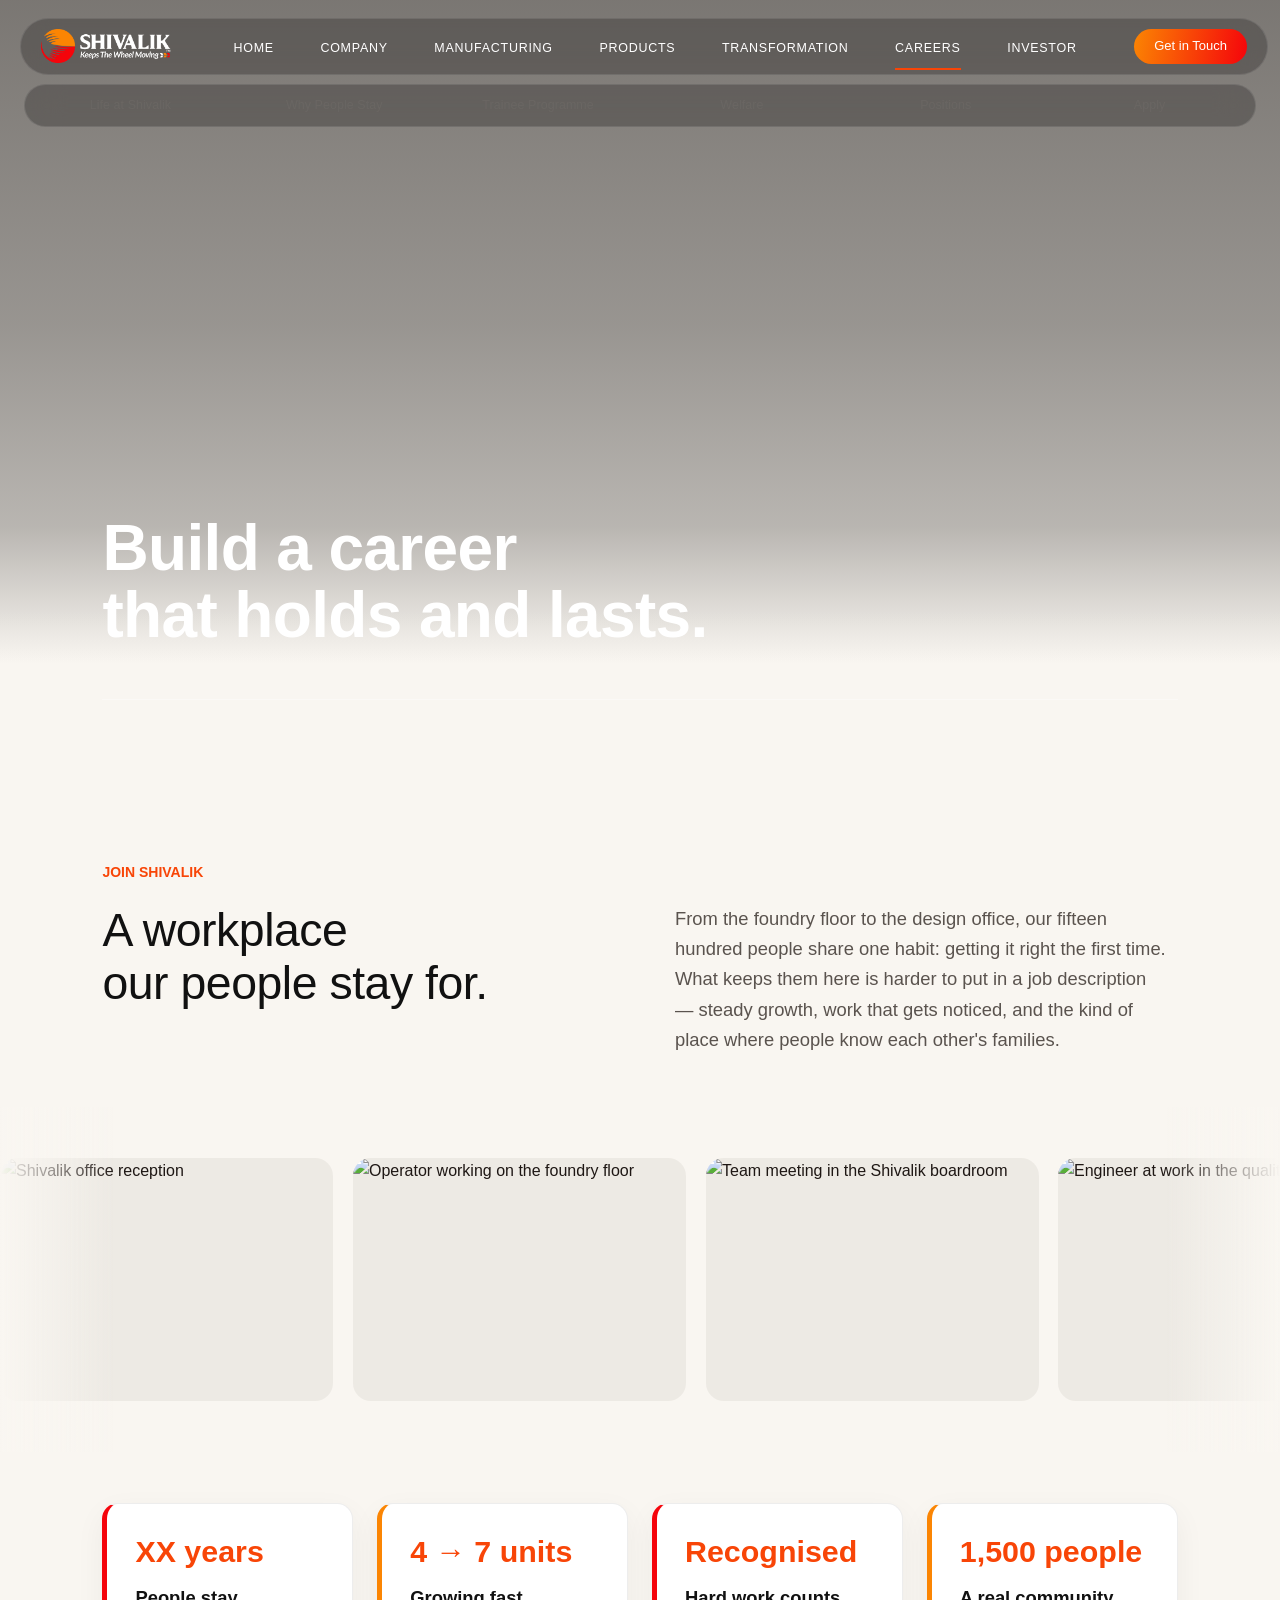
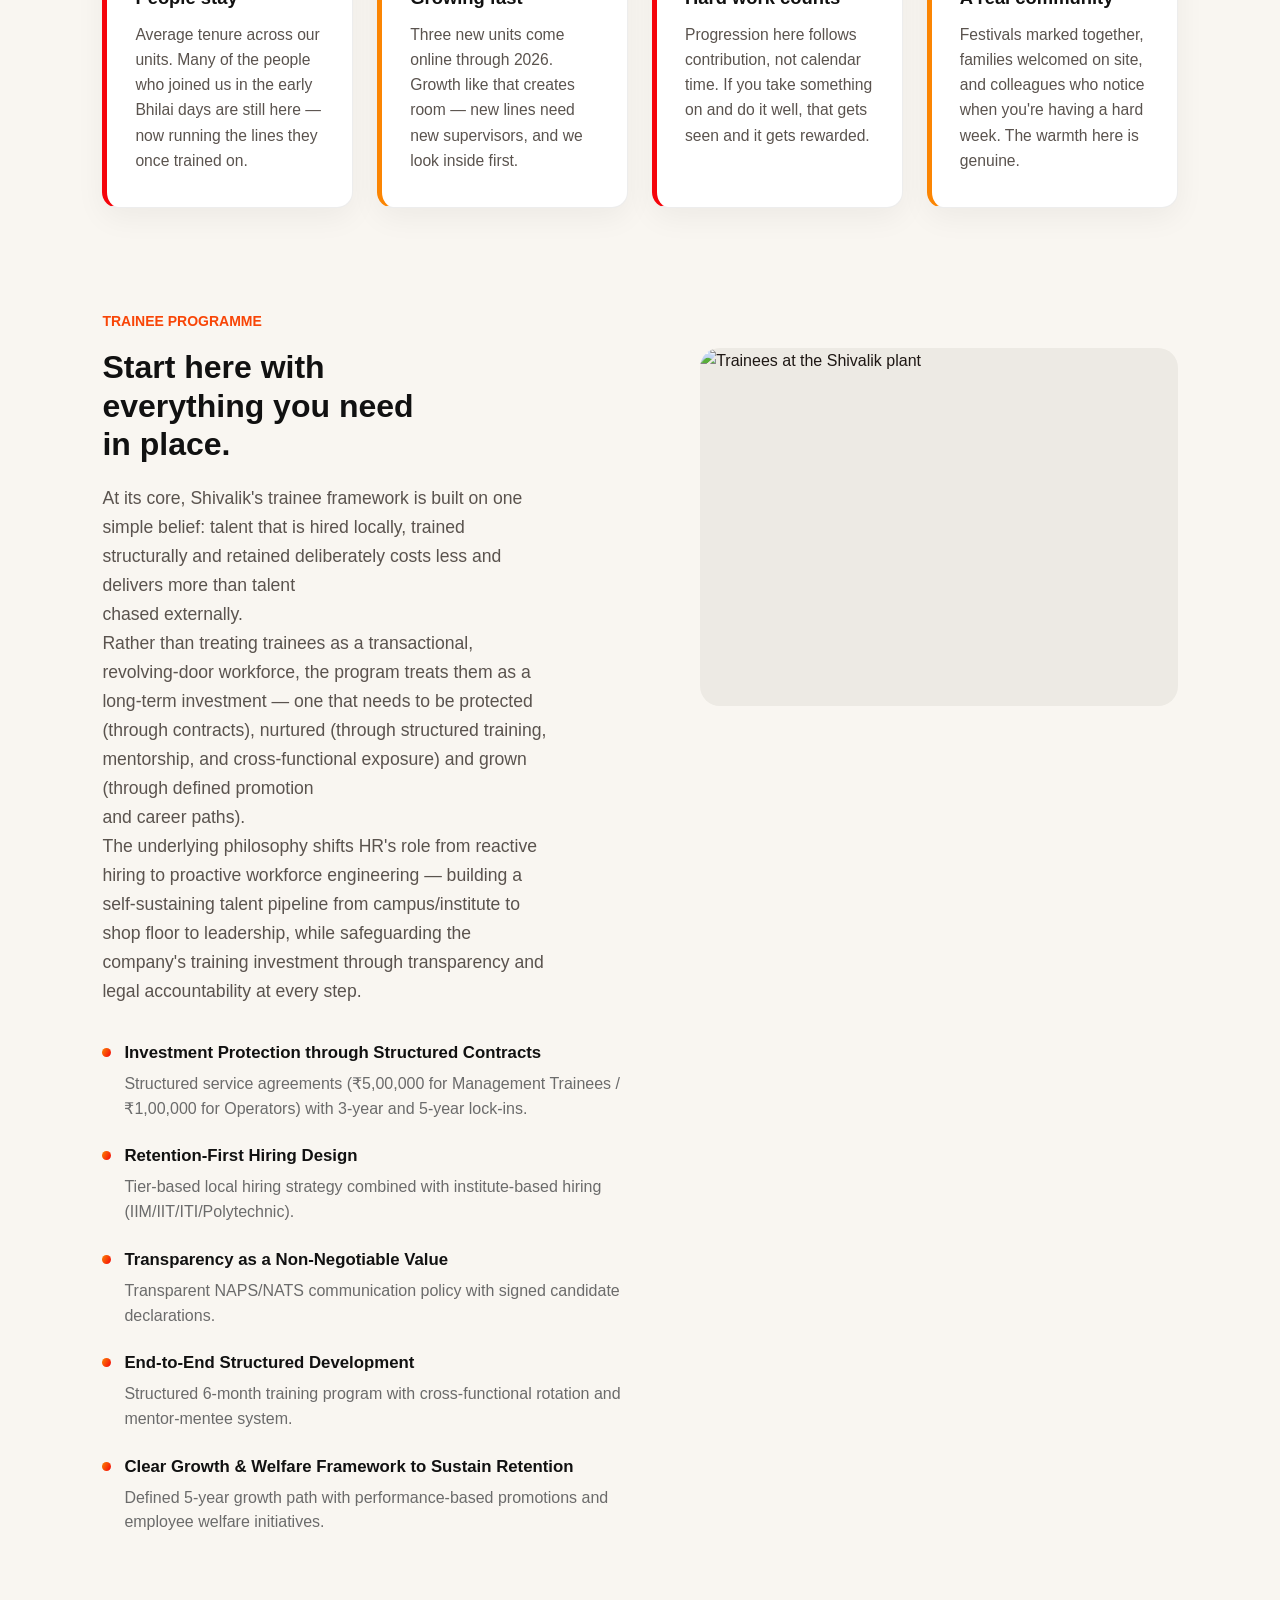
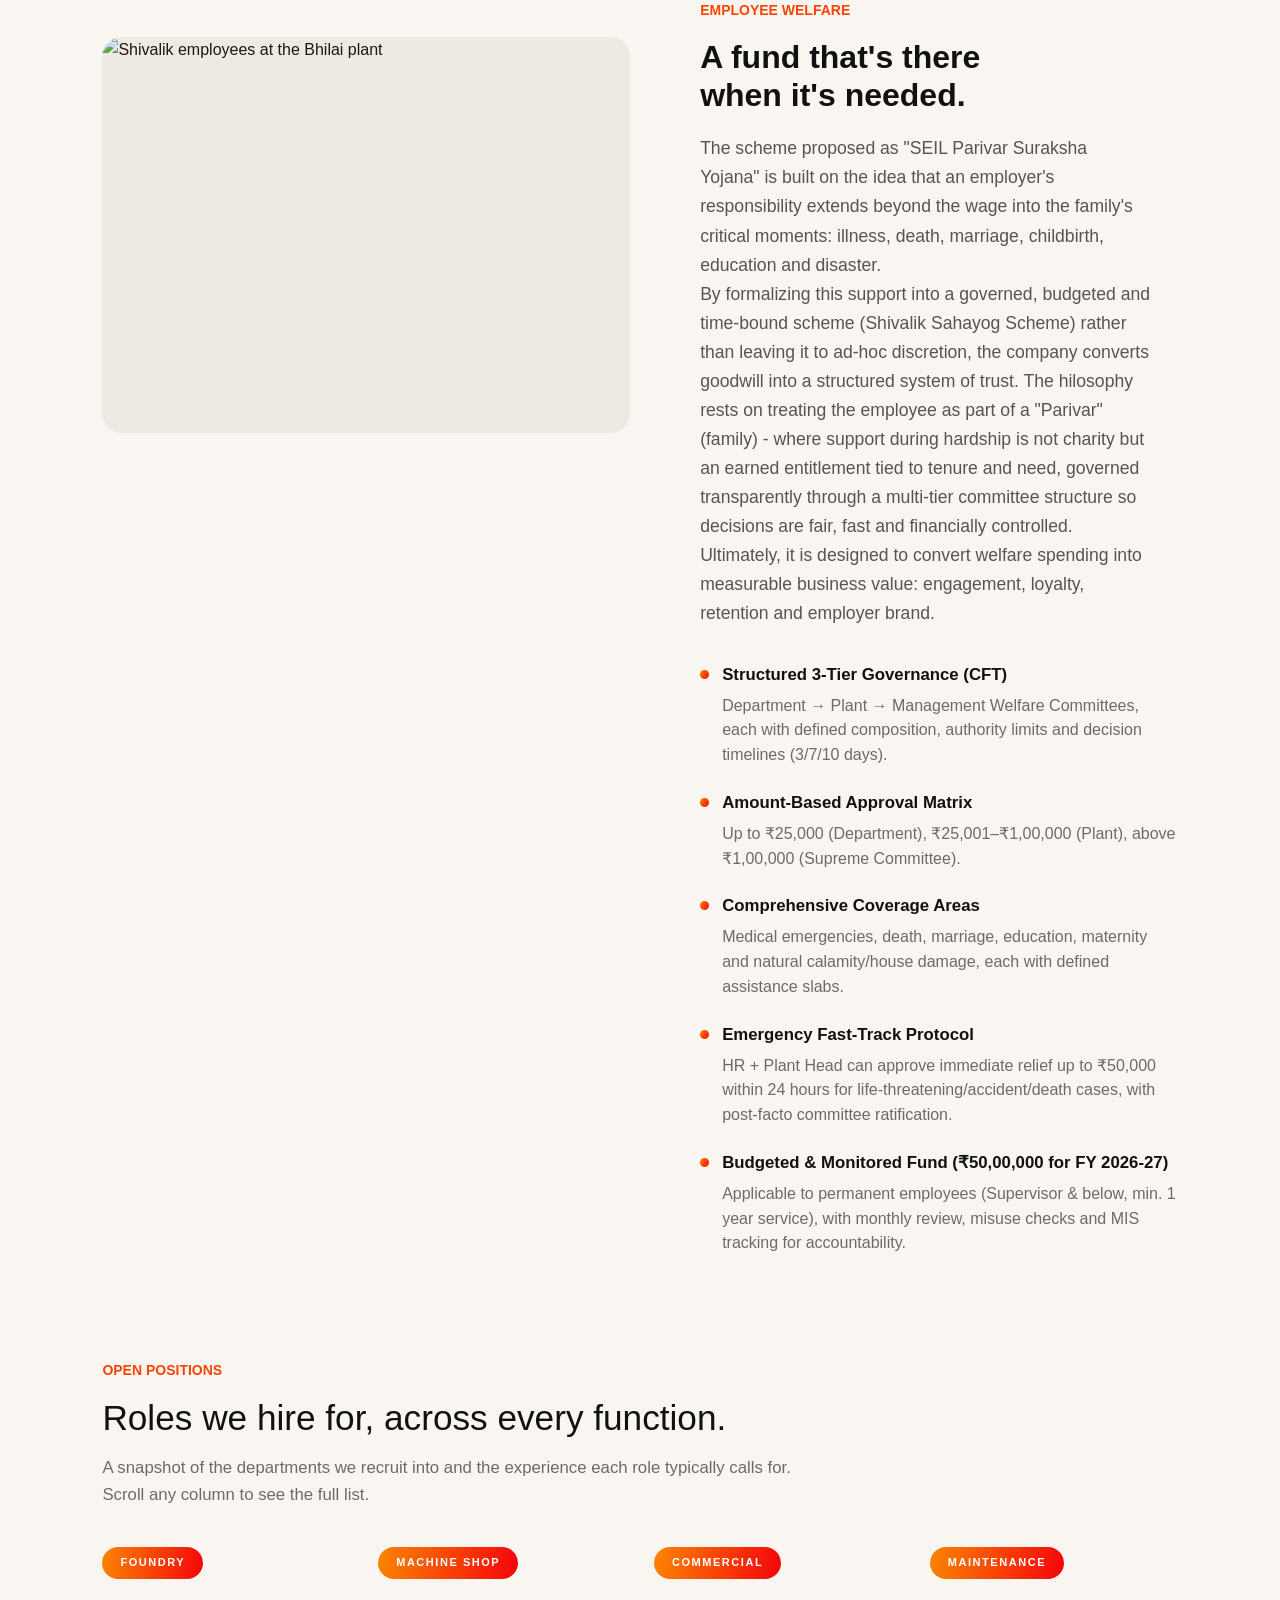
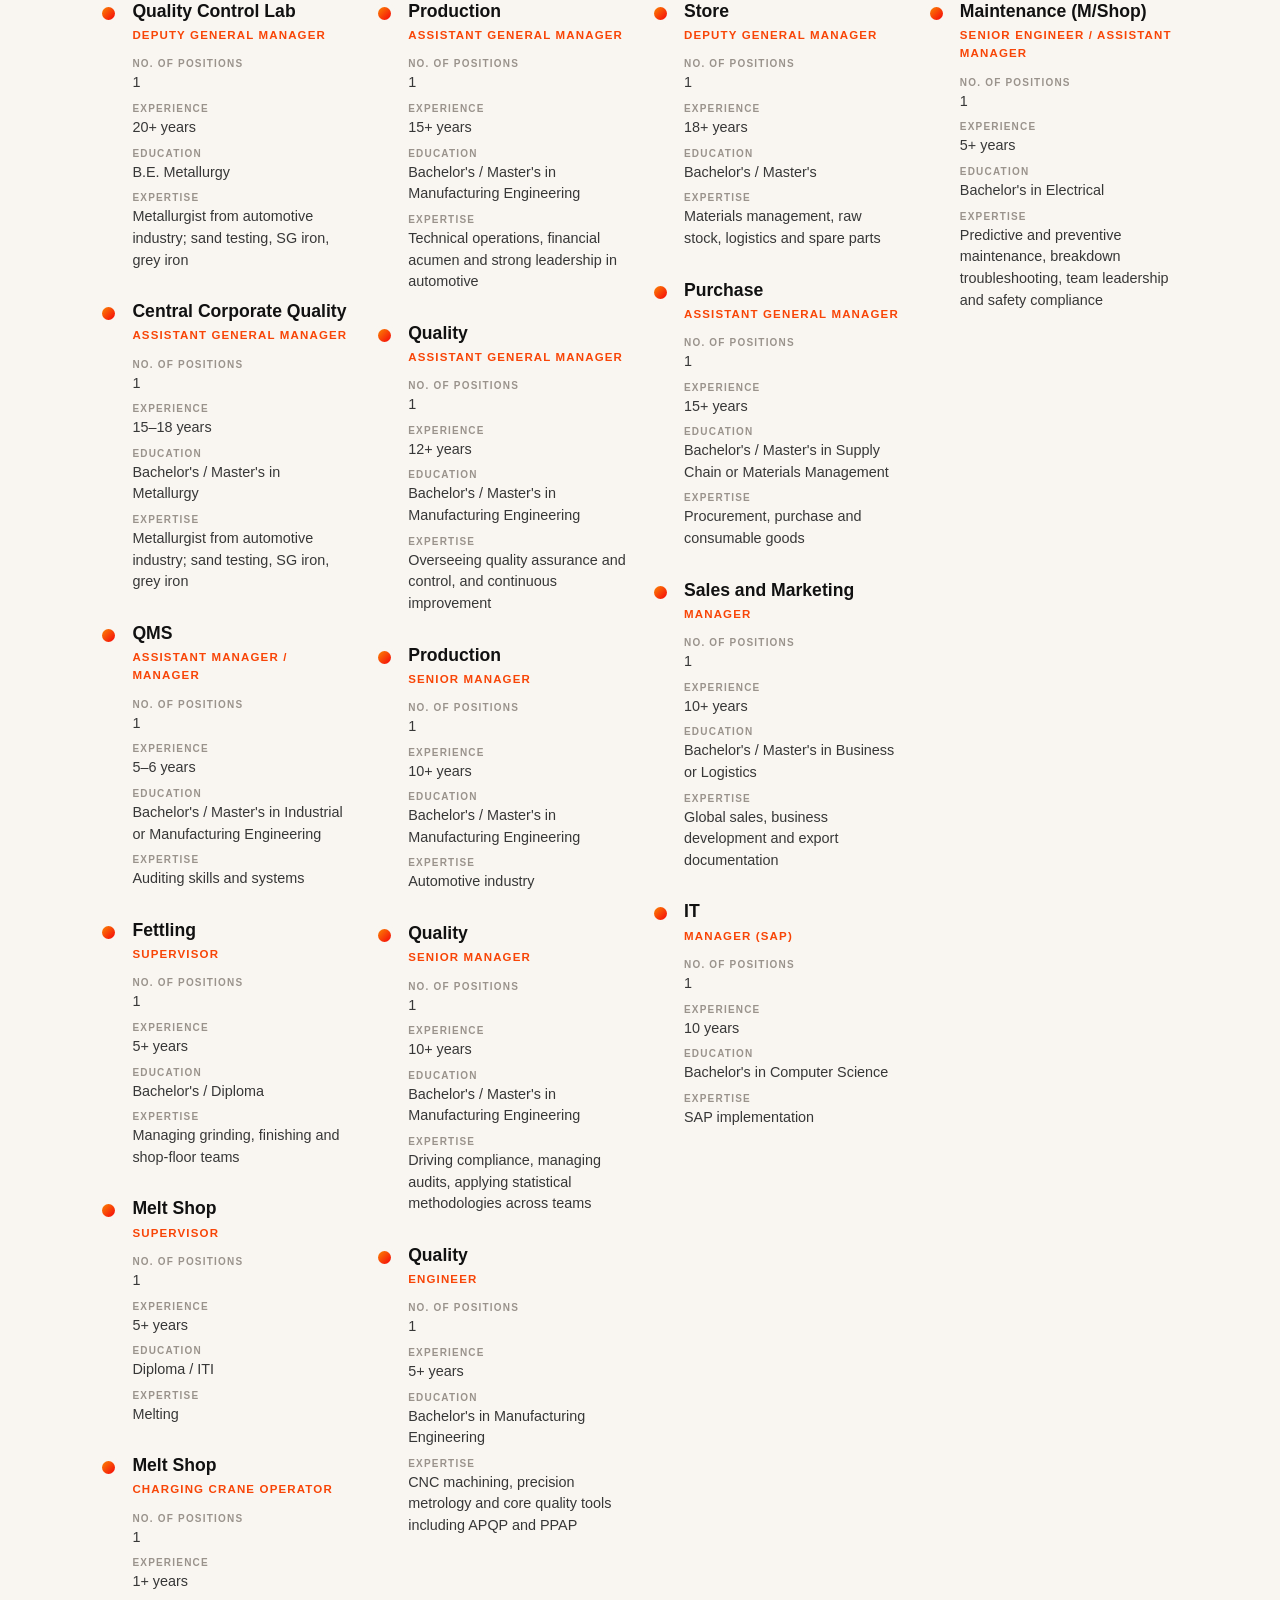
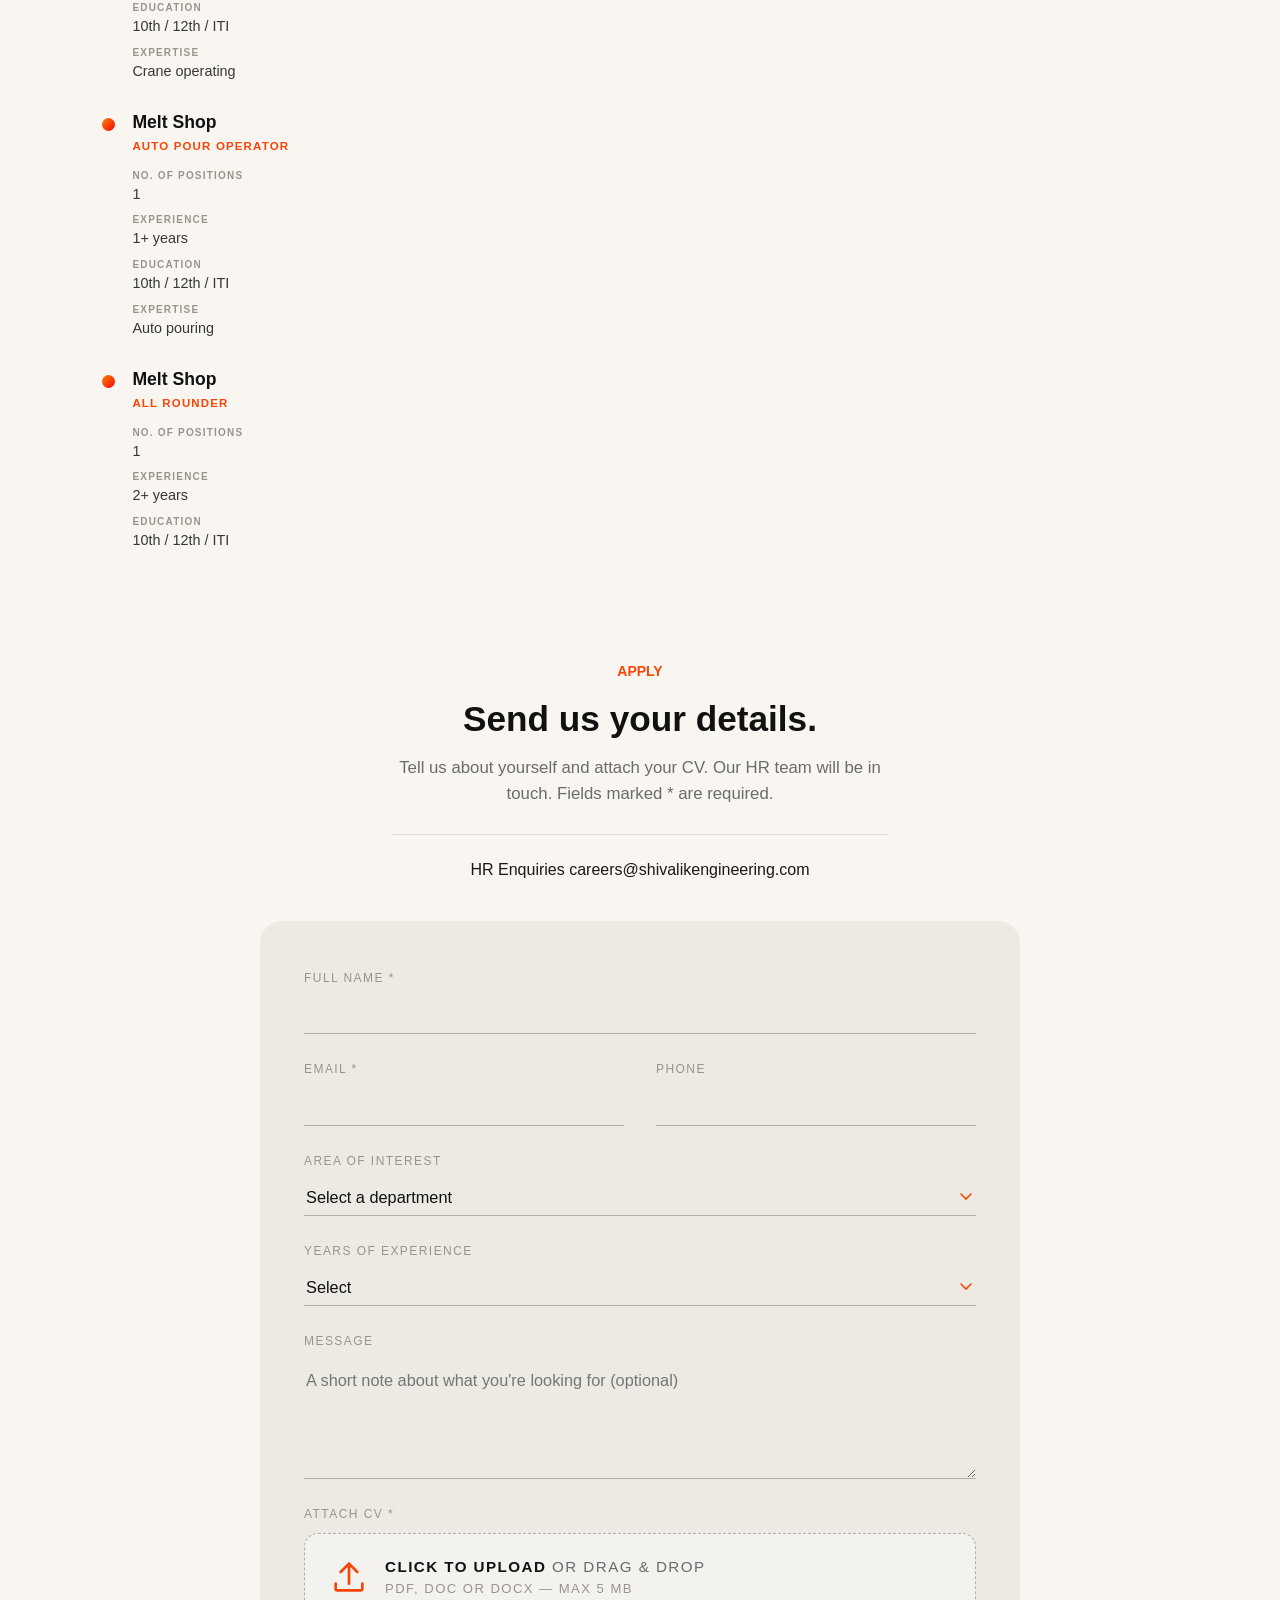
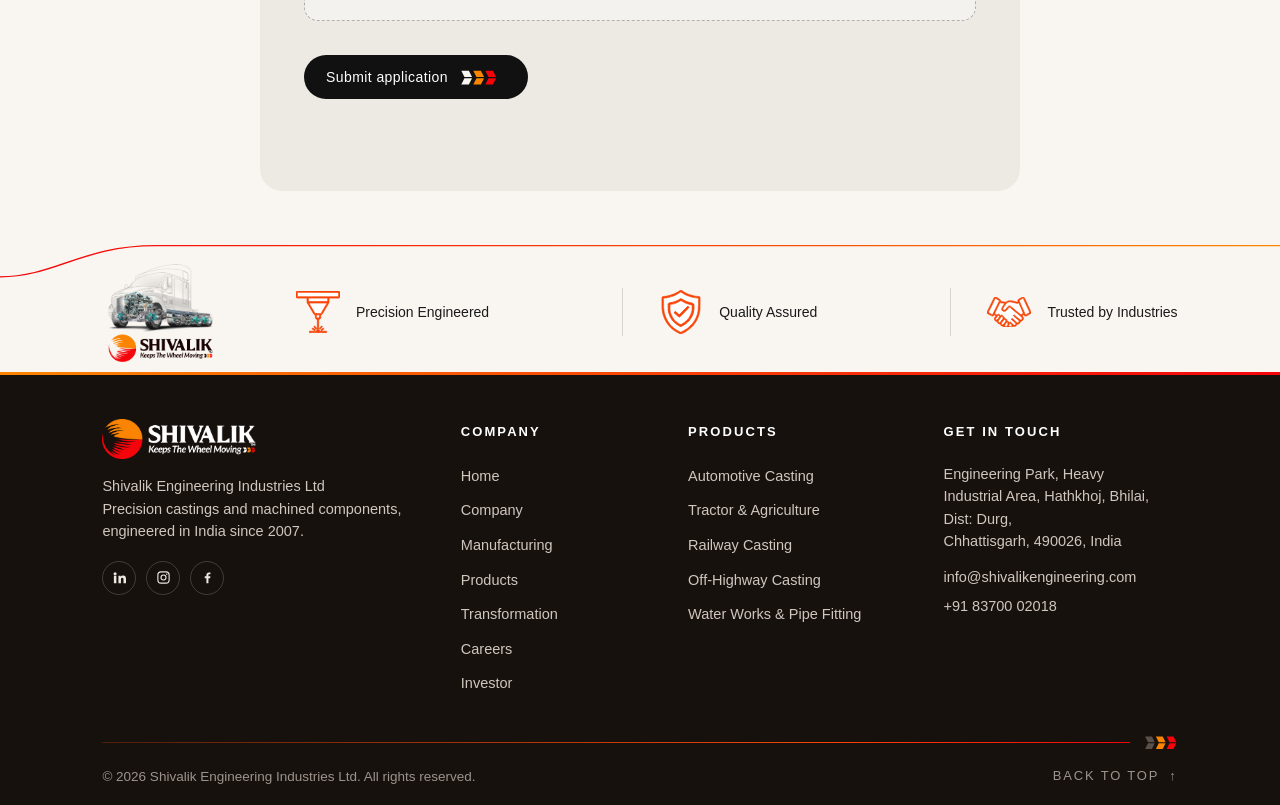
==== commit a3b54b73: "updates" ====
--- a/careers.html
+++ b/careers.html
@@ -745,7 +745,7 @@
       <div class="f-brand">
         <div class="f-logo"><img src="primary.png" alt="Shivalik"></div>
         <p class="f-desc">
-          Shivalik Engineering Industries Ltd — <br>precision
+          Shivalik Engineering Industries Ltd <br>Precision
           castings and machined components,
           engineered in India since 2007.
         </p>
--- a/style.css
+++ b/style.css
@@ -4138,8 +4138,8 @@
 
 .man-contact {
     position:relative;
-    margin: 50px;
-    max-width: 40vw;
+    margin: 80px;
+    max-width: 35vw;
     overflow:hidden;
     padding:28px 55px;
     background:#fff;
@@ -5927,7 +5927,7 @@
     grid-template-columns:1fr 1fr;
     gap:60px;
     align-items:center;
-    margin-top:20px;
+    margin-top:80px;
 }
 
 .safety-copy h3{
@@ -10222,4 +10222,955 @@
 
 @media (prefers-reduced-motion:reduce){
     .bod-card, .bod-photo img{ transition:none; }
+}
+/* ==========================================================
+   WHY — tech cards, mobile
+========================================================== */
+
+@media (max-width:768px){
+
+    .why-item .tech-trio-mini{
+        display:grid;
+        grid-template-columns:1fr;
+        gap:12px;
+        margin-top:20px;
+    }
+
+    .why-item .tech-mini{
+        display:grid;
+        grid-template-columns:auto 1fr;
+        grid-template-areas:
+            "icon name"
+            "text text";
+        align-items:center;
+        column-gap:12px;
+        row-gap:10px;
+        padding:16px 16px 18px;
+        min-width:0;
+        height:auto;
+    }
+
+    .why-item .tech-mini .tm-icon{
+        grid-area:icon;
+        width:34px;
+        height:34px;
+    }
+
+    .why-item .tech-mini .tm-icon svg{ width:17px; height:17px; }
+
+    /* flatten the wrapper so its children join the grid */
+    .why-item .tech-mini .tm-body{ display:contents; }
+
+    .why-item .tech-mini .tm-name{
+        grid-area:name;
+        font-size:.95rem;
+        line-height:1.2;
+        margin:0;
+        min-width:0;
+    }
+
+    .why-item .tech-mini p{
+        grid-area:text;
+        font-size:.9rem;
+        line-height:1.5;
+        margin:0;
+    }
+
+    .why-item .tm-figure{
+        margin-top:16px;
+        border-radius:12px;
+    }
+}
+
+
+/* ==========================================================
+   TRANSFORMATION — chevrons terminate the line
+========================================================== */
+
+.panel-rule{
+    overflow:hidden;
+}
+
+.panel-rule-arrow{
+    top:23.3%;                          /* the line's flat run */
+    right:0;
+    transform:translateY(-50%);         /* centred on the line again */
+    z-index:2;
+
+    /* page-coloured block that masks the line from the chevrons
+       to the right edge, so the line visibly ends at them */
+    box-sizing:content-box;
+    padding:6px 5% 6px 14px;
+    background:var(--light);
+}
+
+@media (max-width:900px){
+    .panel-rule-arrow{ padding:5px 6% 5px 10px; }
+}
+
+@media (max-width:640px){
+    .panel-rule-arrow{ padding:4px 6% 4px 8px; }
+}
+/* ==========================================================
+   TRANSFORMATION LINE — iPad
+========================================================== */
+
+@media (min-width:769px) and (max-width:1366px){
+
+    .trans .panel-rule{
+        height:52px;
+        margin-top:80px;
+        overflow:hidden;
+    }
+
+    .trans .panel-rule-arrow{
+        top:23.3%;
+        right:0;
+        width:44px;
+        transform:translateY(-50%);
+        z-index:2;
+        box-sizing:content-box;
+        padding:5px 5% 5px 12px;
+        background:var(--light);
+    }
+}
+/* Our Story: no hanging words */
+.intro-copy h1 {
+  text-wrap: balance;      /* evens out line lengths */
+  max-width: 20ch;
+}
+
+.story-title {
+  text-wrap: balance;
+}
+
+.story-meta p {
+  text-wrap: pretty;       /* avoids a single word on the last line */
+}
+
+/* iPad portrait + landscape */
+@media (min-width: 768px) and (max-width: 1180px) {
+  .intro-copy h1 {
+    font-size: clamp(1.9rem, 3.6vw, 2.6rem);
+    max-width: 18ch;
+  }
+
+  .story-meta p {
+    max-width: 52ch;
+  }
+}
+
+/* ---------- Downloads under film ---------- */
+.intro-grid {
+  align-items: center;
+}
+
+.intro-downloads {
+  display: flex;
+  flex-wrap: wrap;
+  align-items: center;
+  gap: 10px;
+  margin-top: 16px;
+  padding-top: 16px;
+  border-top: 1px solid rgba(0, 0, 0, 0.08);
+}
+
+/* uses .intro-video-cap styling; just reset spacing */
+.intro-downloads-label {
+  display: inline-block;
+  margin: 0 8px 0 0;
+}
+
+.dl-btn {
+  display: inline-flex;
+  align-items: center;
+  gap: 8px;
+  padding: 9px 16px;
+  background: rgba(248, 69, 7, 0.08);
+  border: 1px solid rgba(248, 69, 7, 0.22);
+  border-radius: 999px;
+  font: inherit;
+  font-size: .88rem;
+  font-weight: 500;
+  color: #2a2522;
+  cursor: pointer;
+  transition: background .25s, color .25s, border-color .25s, transform .25s;
+}
+
+.dl-btn svg {
+  width: 14px;
+  height: 14px;
+  color: #F84507;
+  transition: color .25s, transform .25s;
+}
+
+.dl-btn:hover,
+.dl-btn:focus-visible {
+  background: linear-gradient(90deg, #F5040B, #F84507 55%, #FB8503);
+  border-color: transparent;
+  color: #fff;
+  transform: translateY(-1px);
+  outline: none;
+}
+
+.dl-btn:hover svg,
+.dl-btn:focus-visible svg {
+  color: #fff;
+  transform: translateY(2px);
+}
+
+/* ---------- Download modal ---------- */
+.dl-modal {
+  position: fixed;
+  inset: 0;
+  z-index: 2000;
+  display: grid;
+  place-items: center;
+  padding: 20px;
+  opacity: 0;
+  visibility: hidden;
+  pointer-events: none;
+  transition: opacity .3s, visibility .3s;
+}
+.dl-modal.is-open {
+  opacity: 1;
+  visibility: visible;
+  pointer-events: auto;
+}
+
+.dl-overlay {
+  position: absolute;
+  inset: 0;
+  background: rgba(20, 16, 14, 0.6);
+  backdrop-filter: blur(6px);
+}
+
+.dl-dialog {
+  position: relative;
+  width: 100%;
+  max-width: 560px;
+  max-height: calc(100vh - 40px);
+  overflow-y: auto;
+  padding: 40px 36px 32px;
+  background: #F8F5F0;
+  border-radius: 20px;
+  box-shadow: 0 30px 80px rgba(0, 0, 0, 0.3);
+  transform: translateY(20px);
+  transition: transform .35s;
+}
+.dl-modal.is-open .dl-dialog { transform: none; }
+
+.dl-close {
+  position: absolute;
+  top: 14px;
+  right: 16px;
+  width: 36px;
+  height: 36px;
+  border: 0;
+  border-radius: 50%;
+  background: rgba(0, 0, 0, 0.06);
+  font-size: 1.4rem;
+  line-height: 1;
+  cursor: pointer;
+}
+
+.dl-kicker {
+  font-size: .75rem;
+  letter-spacing: .16em;
+  text-transform: uppercase;
+  color: #F84507;
+  font-weight: 600;
+}
+.dl-dialog h3 { margin: 6px 0 4px; font-size: 1.6rem; }
+.dl-sub { margin: 0 0 24px; color: #666; }
+
+.dl-row { display: grid; grid-template-columns: 1fr 1fr; gap: 14px; }
+.dl-field { display: flex; flex-direction: column; gap: 6px; margin-bottom: 14px; }
+.dl-field label { font-size: .85rem; font-weight: 600; }
+.dl-field input,
+.dl-field textarea {
+  font: inherit;
+  padding: 12px 14px;
+  border: 1px solid rgba(0, 0, 0, 0.14);
+  border-radius: 10px;
+  background: #fff;
+  resize: vertical;
+}
+.dl-field input:focus,
+.dl-field textarea:focus {
+  outline: none;
+  border-color: #F84507;
+  box-shadow: 0 0 0 3px rgba(248, 69, 7, 0.15);
+}
+.dl-field input.is-invalid { border-color: #F5040B; }
+
+.dl-error { color: #F5040B; font-size: .9rem; margin: 0 0 12px; }
+
+.dl-submit {
+  width: 100%;
+  padding: 15px;
+  border: 0;
+  border-radius: 999px;
+  font: inherit;
+  font-weight: 600;
+  color: #fff;
+  background: linear-gradient(90deg, #F5040B, #F84507 55%, #FB8503);
+  cursor: pointer;
+  transition: opacity .2s;
+}
+.dl-submit:disabled { opacity: .6; cursor: wait; }
+
+@media (max-width: 600px) {
+  .dl-row { grid-template-columns: 1fr; gap: 0; }
+  .dl-dialog { padding: 36px 22px 24px; }
+}
+
+/* ---------- Leadership photos ---------- */
+.mgmt-grid .mgmt-card .mgmt-photo {
+  aspect-ratio: 1 / 1;
+  overflow: hidden;
+}
+
+.mgmt-grid .mgmt-card .mgmt-photo img {
+  display: block;
+  width: 100% !important;
+  height: 100% !important;
+  object-fit: cover !important;
+  object-position: 50% 50%;
+  scale: 1;
+  transform-origin: 50% 0%;
+}
+
+/* Giriraj: reference photo */
+.mgmt-grid .mgmt-photo img[src="cmd.jpg"] {
+  object-position: 50% 50% !important;
+  scale: 1.05;
+}
+
+/* Raghvendra */
+.mgmt-grid .mgmt-photo img[src="jmd.jpg"] {
+  object-position: 50% 0% !important;
+  scale: 1;
+  transform-origin: 50% 0%;
+}
+
+/* Vinay */
+.mgmt-grid .mgmt-photo img[src="vinay.jpg"] {
+  object-position: 50% 0% !important;
+  scale: 1;
+  transform-origin: 50% 0%;
+}
+
+/* ---------- Roles on one line ---------- */
+.team-role,
+.mgmt-role {
+  display: inline-block;
+  max-width: 100%;
+  white-space: nowrap;
+  overflow: hidden;
+  text-overflow: ellipsis;   /* safety net: never breaks the card */
+}
+
+/* iPad landscape & small laptops: 3 cards per row */
+@media (max-width: 1280px) {
+  .team-grid {
+    grid-template-columns: repeat(3, 1fr);
+  }
+
+  .team-role,
+  .mgmt-role {
+    font-size: .66rem;
+    letter-spacing: .08em;
+    padding: 7px 12px;
+  }
+}
+
+/* iPad portrait: 2 cards per row */
+@media (max-width: 900px) {
+  .team-grid,
+  .mgmt-grid {
+    grid-template-columns: repeat(2, 1fr);
+  }
+}
+
+/* Phones: 1 card per row */
+@media (max-width: 560px) {
+  .team-grid,
+  .mgmt-grid {
+    grid-template-columns: 1fr;
+  }
+
+  .team-role,
+  .mgmt-role {
+    font-size: .7rem;
+  }
+}
+
+/* ---------- Industries Served: all 5 in one row on iPad landscape ---------- */
+@media (min-width: 1024px) and (max-width: 1366px) and (orientation: landscape) {
+  .products .product-grid {
+    display: grid !important;
+    grid-template-columns: repeat(5, minmax(0, 1fr)) !important;
+    gap: 12px !important;
+    width: 100% !important;
+    max-width: none !important;
+    padding-inline: 24px;
+    margin-inline: auto;
+    align-items: stretch;
+  }
+
+  .products .sector-col {
+    width: auto !important;
+    min-width: 0 !important;
+    max-width: none !important;
+    flex: none !important;
+    grid-column: auto !important;
+  }
+
+  .products .sector-card {
+    height: 100%;
+  }
+
+  .products .sc-hero {
+    height: 150px !important;
+  }
+
+  .products .sc-hero img {
+    width: 100%;
+    height: 100%;
+    object-fit: cover;
+  }
+
+  .products .sc-title {
+    font-size: .95rem !important;
+    line-height: 1.2;
+  }
+
+  .products .sc-body {
+    padding: 16px 14px !important;
+  }
+
+  .products .sc-part {
+    max-height: 180px;
+    width: auto;
+    max-width: 100%;
+    margin-inline: auto;
+    object-fit: contain;
+  }
+
+  .products .pc-products li {
+    font-size: .78rem !important;
+  }
+}
+
+/* ---------- Stop sideways scrolling ---------- */
+html,
+body {
+  max-width: 100%;
+  overflow-x: clip;
+}
+
+/* ---------- iPad landscape & small laptops ---------- */
+@media (max-width: 1366px) {
+
+  /* Navbar: fit inside the screen */
+  .navbar {
+    width: calc(100% - 32px) !important;
+    max-width: calc(100% - 32px) !important;
+    box-sizing: border-box;
+    padding-inline: 20px !important;
+    gap: 16px;
+  }
+
+  .navbar nav ul {
+    gap: clamp(14px, 2.2vw, 36px) !important;
+  }
+
+  .navbar nav a {
+    font-size: .78rem !important;
+    letter-spacing: .06em !important;
+    white-space: nowrap;
+  }
+
+  .navbar .button {
+    white-space: nowrap;
+    padding-inline: 20px !important;
+  }
+
+  /* Hero: stack text above the buttons */
+  .hero-lower {
+    flex-direction: column !important;
+    align-items: flex-start !important;
+    gap: 28px !important;
+    max-width: 100%;
+  }
+
+  .hero-buttons {
+    flex-wrap: wrap;
+    gap: 14px !important;
+    max-width: 100%;
+  }
+
+  .hero-btn {
+    font-size: .95rem !important;
+    padding: 16px 26px !important;
+    white-space: nowrap;
+  }
+
+  .hero-content {
+    max-width: 100%;
+    box-sizing: border-box;
+  }
+}
+
+/* ==========================================================
+   PRODUCTS — continuous scroll
+========================================================== */
+
+.prod-panel,
+.prod-panel[hidden] {
+  display: block !important;
+  animation: none;
+}
+
+/* thin divider between sectors */
+.prod-panel + .prod-panel {
+  border-top: 1px solid var(--middle);
+}
+
+/* iPad: keep sections evenly spaced */
+@media (min-width: 769px) and (max-width: 1024px) {
+  .prod-panel + .prod-panel {
+    padding-top: 60px;
+  }
+}
+
+/* phones: only the first panel needs the big clearance for the fixed bar */
+@media (max-width: 768px) {
+  .prod-panel + .prod-panel {
+    padding-top: 50px !important;
+  }
+}
+
+/* ---------- Odometer: hide neighbouring digits peeking through ---------- */
+.odo-digit {
+  clip-path: inset(0.09em 0);   /* trims a hair off the top and bottom of each window */
+}
+
+/* whole-pixel font sizes = no half-pixel offsets */
+@media (min-width: 1025px) and (max-width: 1366px) {
+  .stat h2,
+  .stat .counter {
+    font-size: 48px;
+  }
+}
+/* ---------- Our Story: film full width, top aligned with label ---------- */
+.intro-grid {
+  align-items: start;        /* both columns start at the same top edge */
+}
+
+.intro-video {
+  margin-top: 0;
+}
+
+.intro-video-el {
+  width: 100%;               /* was 90% — now matches the line below */
+}
+/* ---------- Keep the Our Story label styled like every other label ---------- */
+.intro-copy .label p,
+.intro-copy .label p.illuminate {
+  font-family: "General", sans-serif;
+  font-weight: 700;
+  font-size: 14px;
+  line-height: 1.6;
+  text-transform: uppercase;
+  color: #F84507;
+  -webkit-text-fill-color: #F84507;   /* cancels the illuminate gradient text */
+  background: none;
+  margin: 0;
+  padding: 0;
+}
+/* ==========================================================
+   SPACING SYSTEM — one rhythm for every page
+   Keep this block at the very end of style.css.
+========================================================== */
+
+:root{
+    --gap:        clamp(72px, 8vw, 112px);   /* between sections */
+    --sx:         8%;                        /* side margin */
+    --head-gap:   clamp(28px, 3vw, 44px);    /* heading → content */
+    --block-gap:  clamp(44px, 5vw, 72px);    /* big blocks inside a section */
+    --anchor:     150px;                     /* fixed navbar + subnav height */
+}
+
+@media (max-width:768px){
+    :root{
+        --gap:       60px;
+        --sx:        6%;
+        --head-gap:  26px;
+        --block-gap: 40px;
+        --anchor:    140px;
+    }
+}
+
+/* ---------- every standard content section ---------- */
+
+.intro, .md-message, .values, .vision, .mission, .mgmt, .team, .awards,
+.news, .gal, .units, .certification, .prod, .trans,
+.cr-intro, .cr-stay, .cr-prog, .cr-roles, .careers-main,
+.contact-main, .inv{
+    padding: calc(var(--gap) / 2) var(--sx);
+    margin-top: 0;
+    margin-bottom: 0;
+    scroll-margin-top: var(--anchor);   /* subnav jumps land below the fixed bars */
+}
+
+/* ---------- homepage: sections inside .main ---------- */
+
+.main{
+    min-height: 0;
+    padding: calc(var(--gap) / 2) var(--sx);
+}
+
+.main > .about,
+.main > .stats,
+.main > .why,
+.main > .products,
+.main > .contact-cta{
+    padding: calc(var(--gap) / 2) 0;
+    margin: 0;
+}
+
+.products-head{ margin-bottom: var(--head-gap); }
+.products-cta{ margin-top: var(--head-gap); }
+
+/* ---------- full-bleed bands ---------- */
+
+.cta{ padding: 0; }
+.cta-plate{ padding: var(--gap) var(--sx); }
+
+.roadmap{ padding: calc(var(--gap) / 2) 24px; }
+@media (max-width:768px){ .roadmap{ padding: calc(var(--gap) / 2) 14px; } }
+
+.cr-gallery{ padding: calc(var(--gap) / 2) 0; }
+
+/* ---------- section headings → content: one gap everywhere ---------- */
+
+.mgmt-head, .team-head, .news-head, .gal-head, .mission-head, .vision-head,
+.units-head, .prod-head, .trans-head, .cr-roles-head, .inv-head,
+.roadmap-top, .cr-form-head, .prod-panel-head, .values-head{
+    margin-bottom: var(--head-gap);
+}
+
+/* ---------- company page internals ---------- */
+
+.intro-copy h1{ padding: 16px 0 0; }          /* was 20px all round — lines up with the label */
+.story-timeline{ margin-top: var(--block-gap); }
+.md-intro{ margin: var(--head-gap) 0; }       /* was 45px on every side */
+.md-signature{ margin-top: var(--head-gap); }
+.award-intro p{ margin: var(--head-gap) 0 0; max-width: 70ch; }
+.awards-grid{ padding: 0; margin-top: var(--head-gap); }
+
+/* ---------- products page ---------- */
+
+.prod-panel,
+.prod-panel + .prod-panel{
+    padding: calc(var(--gap) / 2) 0 !important;
+    scroll-margin-top: var(--anchor);
+}
+
+.prod-panel:first-of-type{ padding-top: var(--head-gap) !important; }
+.oem-panel{ margin-top: var(--block-gap); }
+
+/* ---------- transformation page ---------- */
+
+.trans-head{ padding-top: 0; }
+.trans-panel{ padding-top: 0; scroll-margin-top: var(--anchor); }
+
+.panel-rule,
+.trans .panel-rule{
+    margin-top: var(--block-gap);
+    margin-bottom: var(--head-gap);
+}
+
+.human-head,
+.sus-head{
+    margin-top: 0;
+    margin-bottom: var(--head-gap);
+}
+
+.human-cards{ gap: var(--block-gap); }
+
+.tech-erp,
+.tech-block,
+.sus-block,
+.sus-feature{ margin-bottom: var(--block-gap); }
+
+.tech-safety{ margin-top: var(--block-gap); }
+
+.trans-panel > :last-child{ margin-bottom: 0; }
+
+/* ---------- manufacturing ---------- */
+
+.roadmap-tagline{ margin-top: var(--block-gap); }
+
+/* ---------- careers ---------- */
+
+.cr-prog-row{
+    margin-bottom: var(--block-gap);
+    align-items: center;
+}
+.cr-prog-row:last-child{ margin-bottom: 0; }
+.cr-prog-visual{ margin-top: 0; }             /* was a 150px push-down */
+
+/* ---------- contact ---------- */
+
+.cm-card{ margin-top: var(--block-gap); }
+
+/* ---------- MD's Message: italic ---------- */
+.md-intro p,
+.md-copy > p {
+  font-style: italic;
+}
+/* ---------- Core Values: medium, label above ---------- */
+.values-plate {
+  display: block;
+  padding: 26px clamp(28px, 3.5vw, 48px) 30px;
+  border-radius: 22px;
+}
+
+.values-head {
+  margin: 0 0 18px !important;
+}
+
+.values-head .label p {
+  margin: 0;
+}
+
+.values-grid {
+  grid-template-columns: repeat(4, auto);
+  justify-content: space-between;
+  gap: 18px 32px;
+}
+
+.value-card {
+  gap: 12px;
+}
+
+.value-icon {
+  width: 28px;
+  height: 28px;
+}
+
+.value-card h3 {
+  font-size: 1.3rem;
+  font-weight: 600;
+}
+
+/* iPad portrait & phones: values 2 × 2 */
+@media (max-width: 900px) {
+  .values-plate {
+    padding: 24px 24px 26px;
+  }
+
+  .values-grid {
+    grid-template-columns: repeat(2, 1fr);
+    gap: 16px 20px;
+  }
+
+  .value-card h3 { font-size: 1.15rem; }
+}
+
+@media (max-width: 480px) {
+  .value-card h3 { font-size: 1.05rem; }
+}
+
+/* ---------- Same gap above the trust band on every page ---------- */
+
+/* whatever section comes right before the trust band: no bottom spacing */
+section:has(+ .trust-band) {
+  padding-bottom: 0 !important;
+  margin-bottom: 0 !important;
+}
+
+section:has(+ .trust-band) > :last-child,
+section:has(+ .trust-band) > :last-child > :last-child {
+  margin-bottom: 0 !important;
+}
+
+/* the trust band sets the gap itself */
+.trust-band {
+  margin-top: calc(var(--gap) / 2);
+}
+/* ---------- Contact page: clear the hero plate ---------- */
+.contact-main {
+  padding-top: calc(var(--gap) / 2 + 120px);
+}
+
+@media (max-width: 768px) {
+  .contact-main {
+    padding-top: calc(var(--gap) / 2);   /* mobile hero doesn't overlap */
+  }
+}
+/* ---------- Products: Export & Domestic labels level ---------- */
+.oem-panel--split .oem-group,
+.oem-panel--split .oem-group + .oem-group {
+  margin-top: 0;
+}
+
+/* when the columns stack on smaller screens, keep a gap between them */
+@media (max-width: 900px) {
+  .oem-panel--split .oem-group + .oem-group {
+    margin-top: 0;      /* the grid gap already spaces them */
+  }
+}
+/* ---------- Products: transformation-style dividers ---------- */
+.prod-panel + .prod-panel { border-top: none; }   /* remove the old plain line */
+
+.prod .panel-rule {
+  margin-top: 0;
+  margin-bottom: 0;      /* the panels' own padding spaces it */
+}
+/* ---------- Transformation: stronger section labels ---------- */
+.trans-eyebrow {
+  display: inline-block;
+  font-family: "General", sans-serif;
+  font-weight: 700;
+  font-size: 13px;
+  letter-spacing: .16em;
+  text-transform: uppercase;
+  color: #fff;
+  padding: 9px 20px;
+  border-radius: 40px;
+  background: linear-gradient(100deg, var(--orange), var(--red));
+  box-shadow: 0 6px 18px rgba(248, 69, 7, .22);
+  margin-bottom: 22px;
+}
+
+@media (max-width: 768px) {
+  .trans-eyebrow {
+    font-size: 11.5px;
+    padding: 8px 16px;
+    margin-bottom: 18px;
+  }
+}
+/* ---------- Careers marquee: pure CSS, always visible ---------- */
+.cr-gallery-track {
+  opacity: 1 !important;
+  animation: crMarquee 45s linear infinite !important;
+  will-change: transform;
+}
+
+.cr-gallery:hover .cr-gallery-track {
+  animation-play-state: paused;
+}
+
+@media (max-width: 640px) {
+  .cr-gallery-track {
+    animation-duration: 30s !important;
+  }
+}
+
+@media (prefers-reduced-motion: reduce) {
+  .cr-gallery-track {
+    animation: none !important;
+  }
+}
+/* ---------- Contact box (products + manufacturing): fit the spacing system ---------- */
+.man-contact {
+  margin: 0 var(--sx);          /* no extra top gap; left edge lines up with page content */
+}
+
+@media (max-width: 768px) {
+  .man-contact {
+    margin: 0 var(--sx);
+    max-width: none;
+  }
+}
+/* ---------- Contact box: breathing room under the button ---------- */
+section.man-contact {
+  padding-bottom: 40px !important;
+}
+
+@media (max-width: 768px) {
+  section.man-contact {
+    padding-bottom: 28px !important;
+  }
+}
+/* ---------- Careers: images line up with the heading ---------- */
+.cr-prog-row {
+  align-items: start;
+}
+
+.cr-prog-visual {
+  margin-top: 38px;   /* label height + gap = where the heading starts */
+}
+
+/* stacked on smaller screens: image sits above the text, no offset */
+@media (max-width: 900px) {
+  .cr-prog-visual {
+    margin-top: 0;
+  }
+}
+/* ---------- Stats: current / additional breakdown ---------- */
+.stat-split {
+  order: 2;                       /* sits below the orange label */
+  display: flex;
+  flex-wrap: wrap;
+  gap: 4px 18px;
+  margin-top: -2px;
+  font-family: "balto", sans-serif;
+  font-size: 15px;
+  font-weight: 600;
+  color: var(--ink);
+  white-space: nowrap;
+}
+
+.stat-split span {
+  display: inline-flex;
+  align-items: baseline;
+  gap: 6px;
+}
+
+.stat-split em {
+  font-style: normal;
+  font-family: "General", sans-serif;
+  font-weight: 700;
+  font-size: 10.5px;
+  letter-spacing: .12em;
+  text-transform: uppercase;
+  color: #9a938c;
+}
+
+@media (max-width: 768px) {
+  .stat-split { font-size: 14px; }
+}
+/* ---------- Stats: breakdown above the number, everything else level ---------- */
+.stats {
+  align-items: stretch;            /* every stat column is the same height */
+}
+
+.stat {
+  justify-content: flex-end;       /* content sits at the bottom of each column */
+}
+
+.stat-split {
+  order: -1;                       /* above the big number */
+  margin: 0 0 -4px;
+}
+
+.stat h2,
+.stat .counter {
+  order: 0;
+}
+
+.stat p {
+  order: 1;                        /* label at the bottom, as before */
+  margin-top: 0;
+}
+/* ---------- Stats: dividers stay at their original height ---------- */
+.stat:not(:last-child)::after {
+  top: 34px;          /* skips the breakdown line above the numbers */
+  bottom: 0;
+  height: auto;
 }
